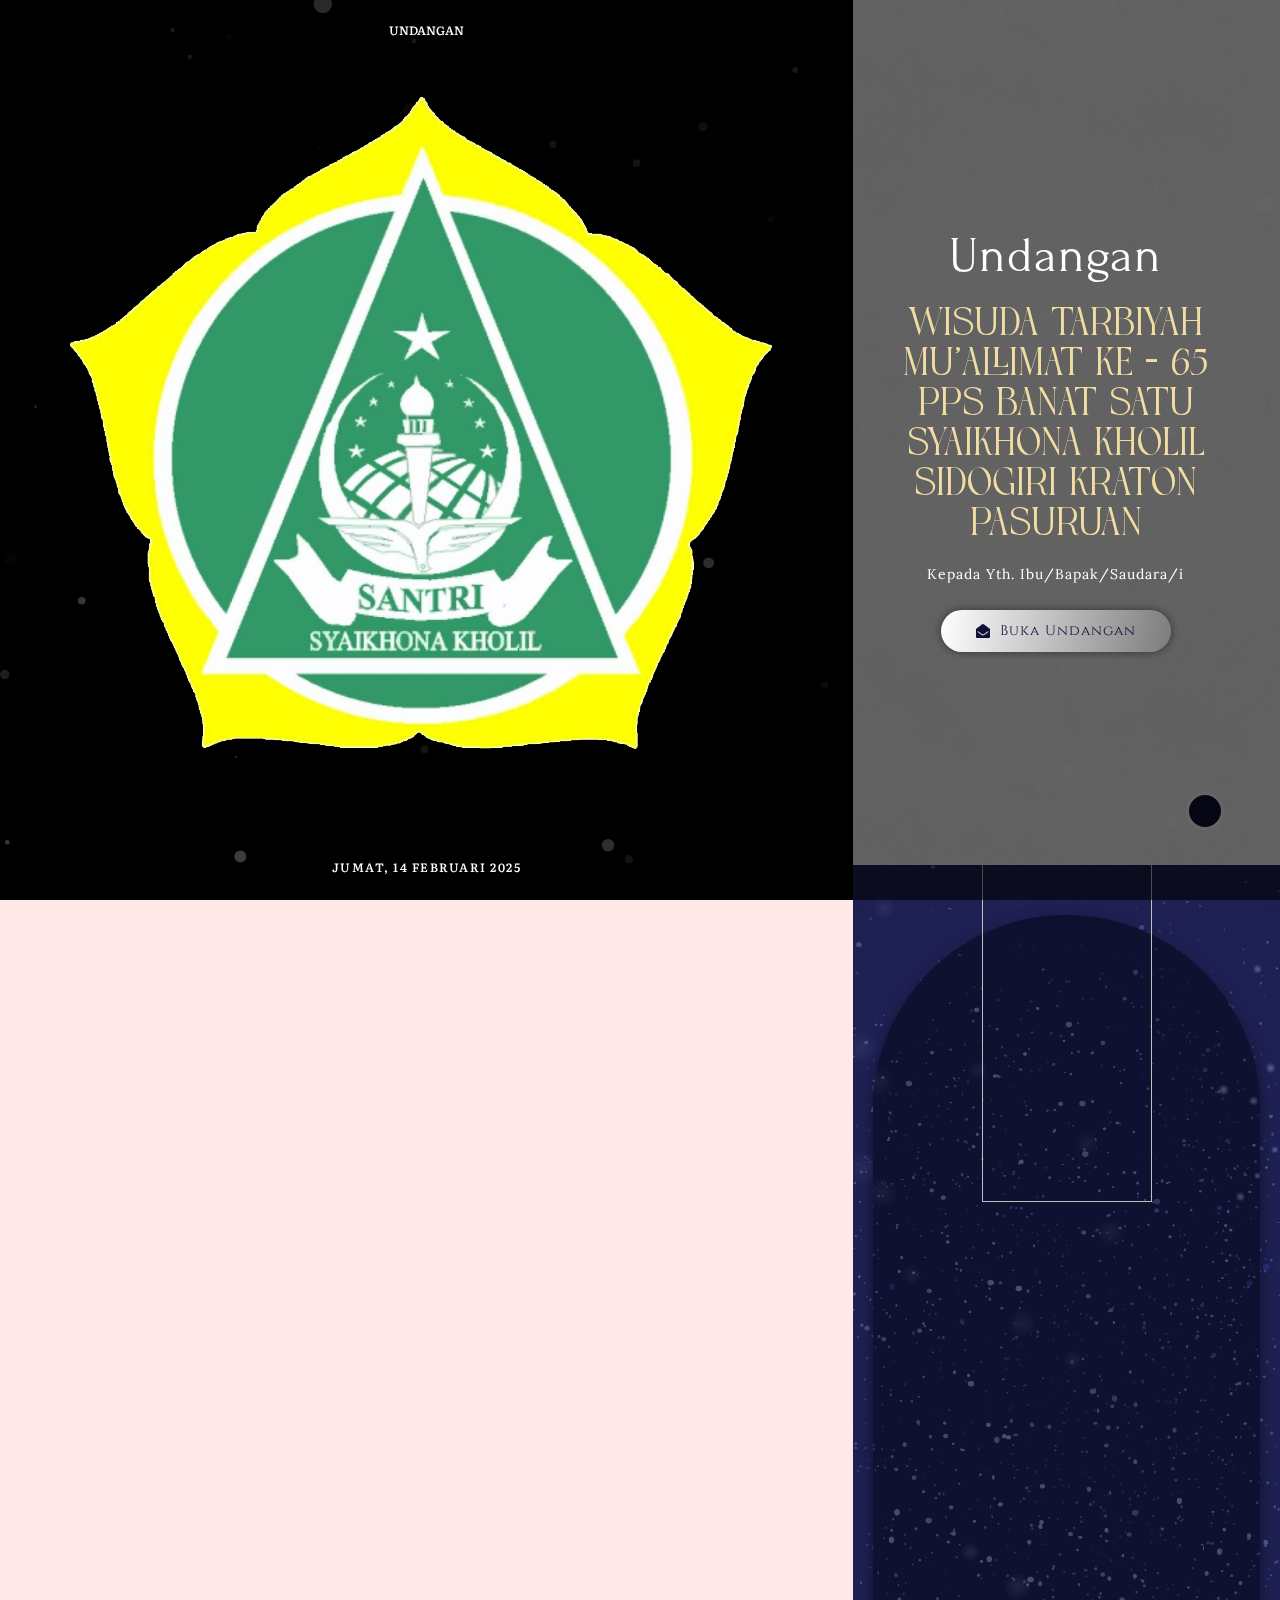
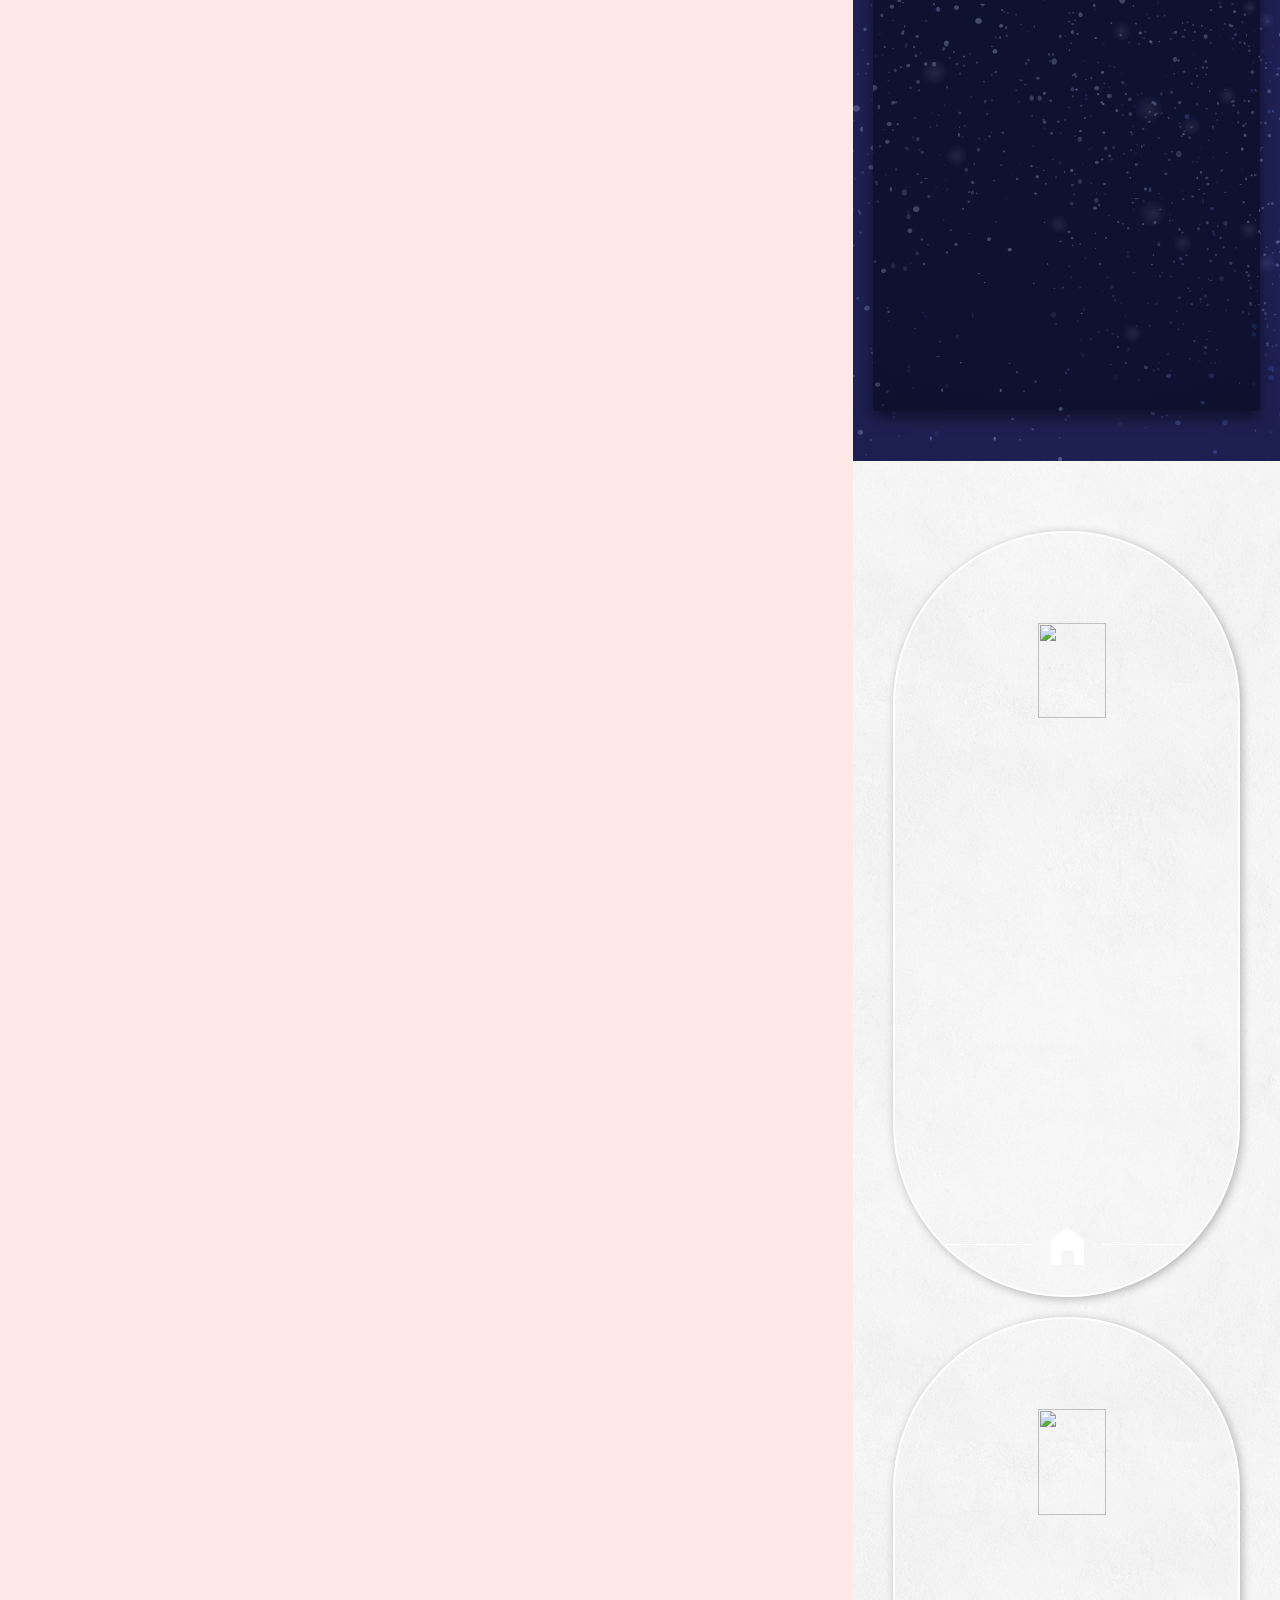
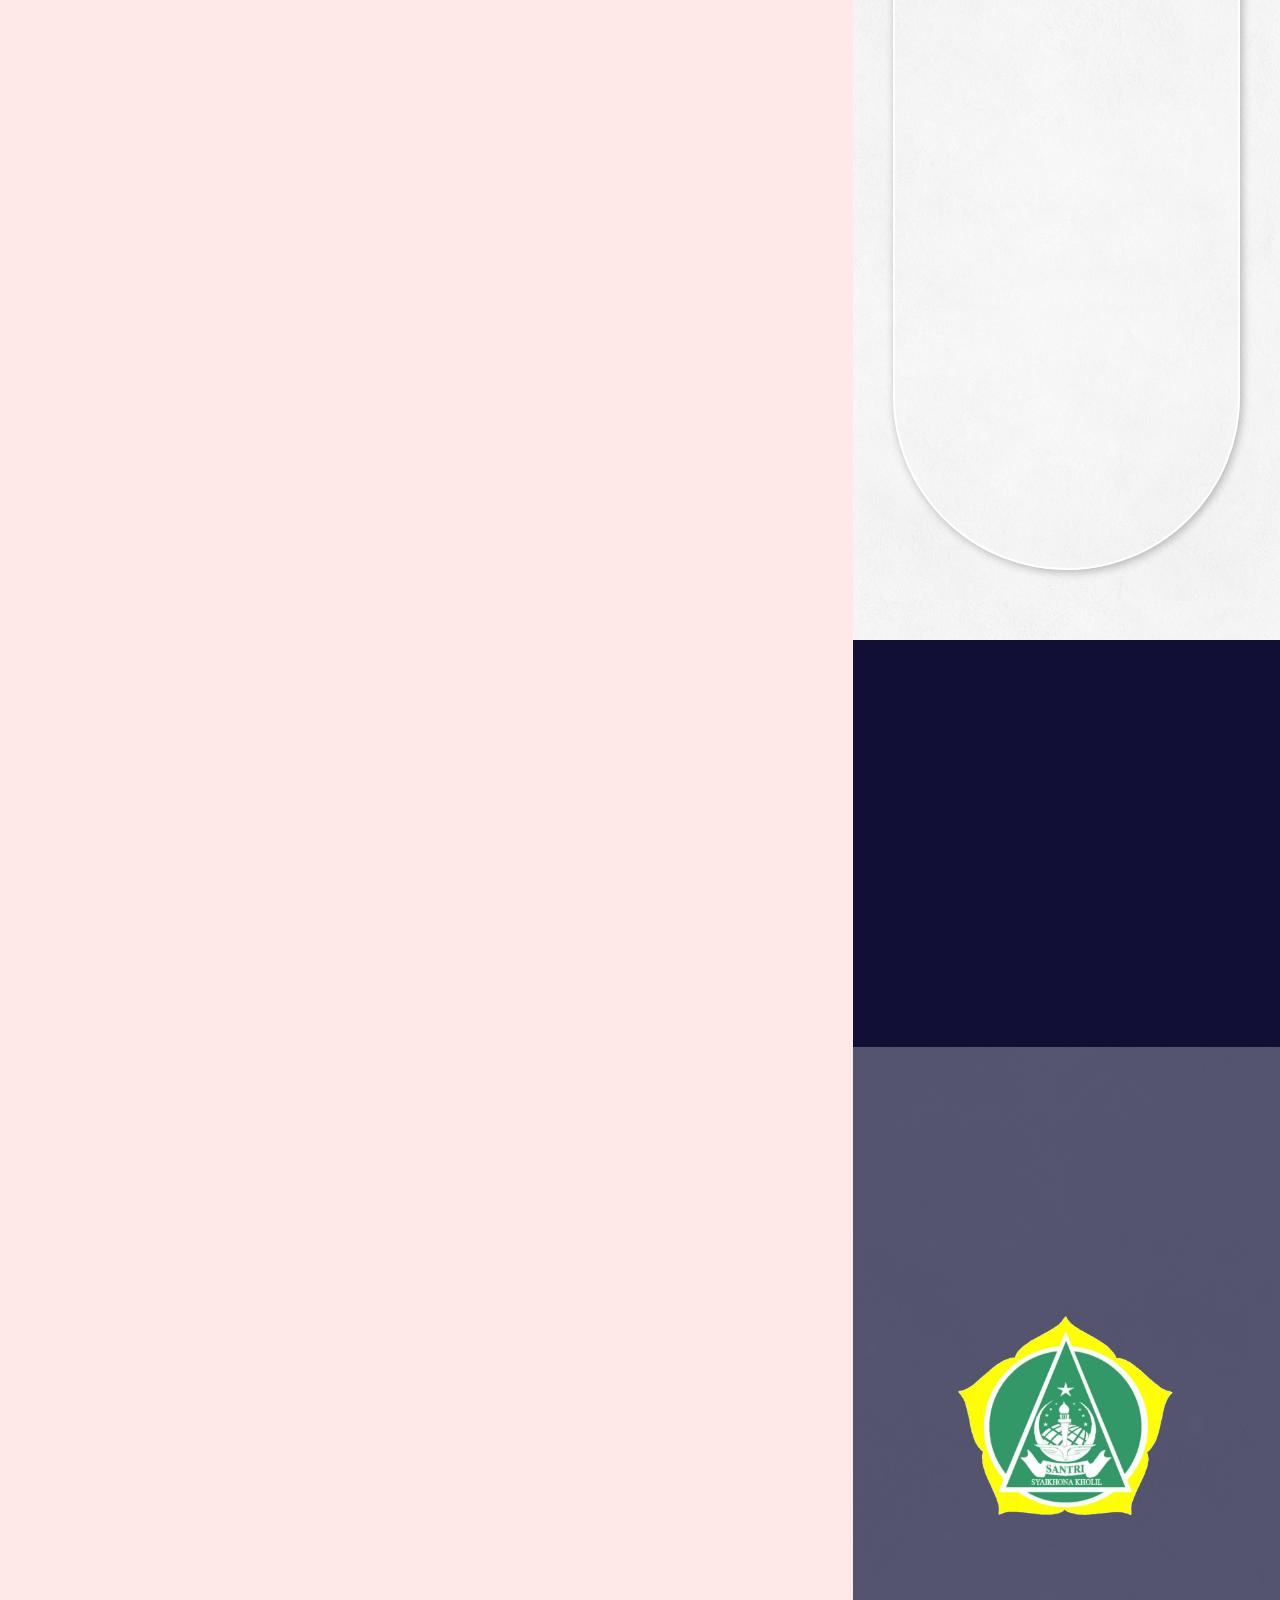
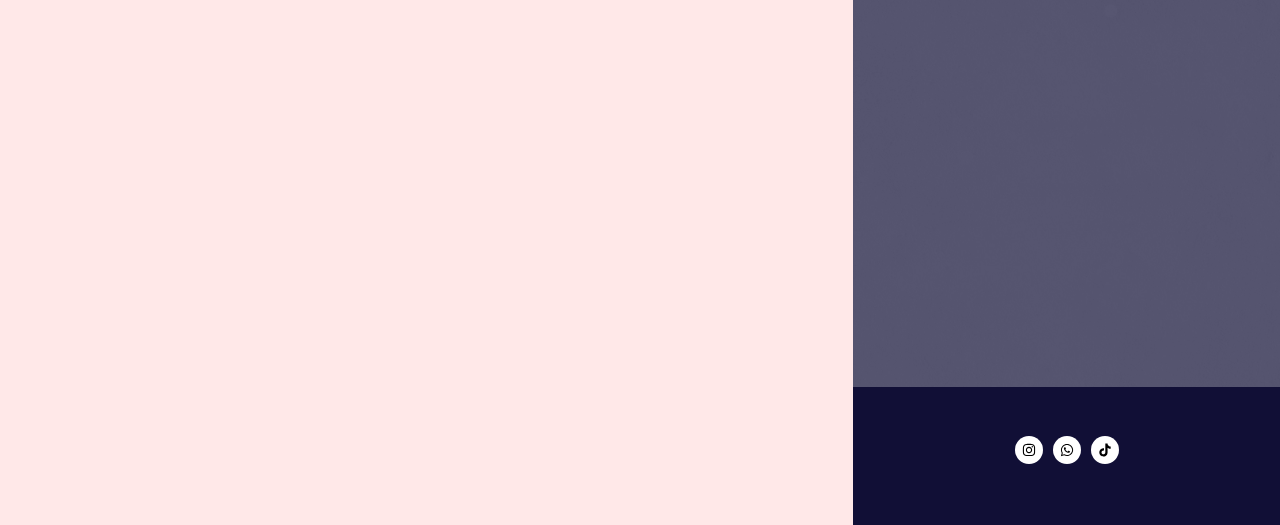
==== index.html @ 5744de20 "masukk" ====
<head>
    <meta charset="UTF-8">
    <meta name="viewport" content="width=device-width, initial-scale=1" />
    <!-- <link rel="profile" href="../../gmpg.org/xfn/11.html"> -->
    
<title>undangan</title>
<meta name="description" content="Jum&#039;at, 14 Februari 2025"/>
<meta name="robots" content="follow, index, max-snippet:-1, max-video-preview:-1, max-image-preview:large"/>
<link rel="canonical" href="index.html" />
<meta property="og:locale" content="id_ID" />
<meta property="og:type" content="article" />
<meta property="og:title" content="undangan" />
<meta property="og:description" content="Jum&#039;at, 14 Februari 2025" />
<meta property="og:url" content="index.html" />
<meta property="article:section" content="Diamond" />
<meta property="og:updated_time" content="2025-01-07T19:27:56+07:00" />
<meta property="og:image" content="./wisuda/wp-content/uploads/jet-form-builder/0269b7638132661e42b0e66bb3c0f593/2025/01/Foto-sampul-768x873.jpg" />
<meta property="og:image:secure_url" content="./wisuda/wp-content/uploads/jet-form-builder/0269b7638132661e42b0e66bb3c0f593/2025/01/Foto-sampul-768x873.jpg" />
<meta property="og:image:width" content="768" />
<meta property="og:image:height" content="873" />
<meta property="article:published_time" content="2024-12-23T10:42:18+07:00" />
<meta property="article:modified_time" content="2025-01-07T19:27:56+07:00" />
<meta name="twitter:card" content="summary_large_image" />
<meta name="twitter:title" content="undangan" />
<meta name="twitter:description" content="Jum&#039;at, 14 Februari 2025" />
<meta name="twitter:image" content="./wisuda/wp-content/uploads/jet-form-builder/0269b7638132661e42b0e66bb3c0f593/2025/01/Foto-sampul-768x873.jpg" />
<script type="application/ld+json" class="rank-math-schema">{"@context":"https://schema.org","@graph":[{"@type":["Person","Organization"],"@id":"https://inv.apdesignku.com/#person","name":"AP Designku"},{"@type":"WebSite","@id":"https://inv.apdesignku.com/#website","url":"https://inv.apdesignku.com","name":"AP Designku","publisher":{"@id":"https://inv.apdesignku.com/#person"},"inLanguage":"id"},{"@type":"ImageObject","@id":"https://inv.apdesignku.com/wp-content/uploads/jet-form-builder/0269b7638132661e42b0e66bb3c0f593/2025/01/Foto-sampul.jpg","url":"https://inv.apdesignku.com/wp-content/uploads/jet-form-builder/0269b7638132661e42b0e66bb3c0f593/2025/01/Foto-sampul.jpg","width":"1904","height":"2164","inLanguage":"id"},{"@type":"WebPage","@id":"https://inv.apdesignku.com/iyan-rofa/#webpage","url":"https://inv.apdesignku.com/iyan-rofa/","name":"Iyan &amp; Ro&#039;fa","datePublished":"2024-12-23T10:42:18+07:00","dateModified":"2025-01-07T19:27:56+07:00","isPartOf":{"@id":"https://inv.apdesignku.com/#website"},"primaryImageOfPage":{"@id":"https://inv.apdesignku.com/wp-content/uploads/jet-form-builder/0269b7638132661e42b0e66bb3c0f593/2025/01/Foto-sampul.jpg"},"inLanguage":"id"},{"@type":"Person","@id":"https://inv.apdesignku.com/author/andiyan-fcgmail-com/","name":"Andiyan","url":"https://inv.apdesignku.com/author/andiyan-fcgmail-com/","image":{"@type":"ImageObject","@id":"https://secure.gravatar.com/avatar/4eacc5ade95f9c3d8add8220b1814b92?s=96&amp;d=mm&amp;r=g","url":"https://secure.gravatar.com/avatar/4eacc5ade95f9c3d8add8220b1814b92?s=96&amp;d=mm&amp;r=g","caption":"Andiyan","inLanguage":"id"}},{"@type":"BlogPosting","headline":"Iyan &amp; Ro&#039;fa","datePublished":"2024-12-23T10:42:18+07:00","dateModified":"2025-01-07T19:27:56+07:00","articleSection":"Diamond","author":{"@id":"https://inv.apdesignku.com/author/andiyan-fcgmail-com/","name":"Andiyan"},"publisher":{"@id":"https://inv.apdesignku.com/#person"},"description":"Jum&#039;at, 07 Februari 2025","name":"Iyan &amp; Ro&#039;fa","@id":"https://inv.apdesignku.com/iyan-rofa/#richSnippet","isPartOf":{"@id":"https://inv.apdesignku.com/iyan-rofa/#webpage"},"image":{"@id":"https://inv.apdesignku.com/wp-content/uploads/jet-form-builder/0269b7638132661e42b0e66bb3c0f593/2025/01/Foto-sampul.jpg"},"inLanguage":"id","mainEntityOfPage":{"@id":"https://inv.apdesignku.com/iyan-rofa/#webpage"}}]}</script>
<!-- /Plugin WordPress Rank Math SEO -->

<link rel="alternate" type="application/rss+xml" title="AP Designku &raquo; Feed" href="../feed/index.html" />
<link rel="alternate" type="application/rss+xml" title="AP Designku &raquo; Umpan Komentar" href="../comments/feed/index.html" />
<link rel="alternate" type="application/rss+xml" title="AP Designku &raquo; Iyan &amp; Ro&#8217;fa Umpan Komentar" href="feed/index.html" />
<script>
window._wpemojiSettings = {"baseUrl":"https:\/\/s.w.org\/images\/core\/emoji\/15.0.3\/72x72\/","ext":".png","svgUrl":"https:\/\/s.w.org\/images\/core\/emoji\/15.0.3\/svg\/","svgExt":".svg","source":{"concatemoji":"https:\/\/inv.apdesignku.com\/wp-includes\/js\/wp-emoji-release.min.js?ver=6.6.2"}};
/*! This file is auto-generated */
!function(i,n){var o,s,e;function c(e){try{var t={supportTests:e,timestamp:(new Date).valueOf()};sessionStorage.setItem(o,JSON.stringify(t))}catch(e){}}function p(e,t,n){e.clearRect(0,0,e.canvas.width,e.canvas.height),e.fillText(t,0,0);var t=new Uint32Array(e.getImageData(0,0,e.canvas.width,e.canvas.height).data),r=(e.clearRect(0,0,e.canvas.width,e.canvas.height),e.fillText(n,0,0),new Uint32Array(e.getImageData(0,0,e.canvas.width,e.canvas.height).data));return t.every(function(e,t){return e===r[t]})}function u(e,t,n){switch(t){case"flag":return n(e,"\ud83c\udff3\ufe0f\u200d\u26a7\ufe0f","\ud83c\udff3\ufe0f\u200b\u26a7\ufe0f")?!1:!n(e,"\ud83c\uddfa\ud83c\uddf3","\ud83c\uddfa\u200b\ud83c\uddf3")&&!n(e,"\ud83c\udff4\udb40\udc67\udb40\udc62\udb40\udc65\udb40\udc6e\udb40\udc67\udb40\udc7f","\ud83c\udff4\u200b\udb40\udc67\u200b\udb40\udc62\u200b\udb40\udc65\u200b\udb40\udc6e\u200b\udb40\udc67\u200b\udb40\udc7f");case"emoji":return!n(e,"\ud83d\udc26\u200d\u2b1b","\ud83d\udc26\u200b\u2b1b")}return!1}function f(e,t,n){var r="undefined"!=typeof WorkerGlobalScope&&self instanceof WorkerGlobalScope?new OffscreenCanvas(300,150):i.createElement("canvas"),a=r.getContext("2d",{willReadFrequently:!0}),o=(a.textBaseline="top",a.font="600 32px Arial",{});return e.forEach(function(e){o[e]=t(a,e,n)}),o}function t(e){var t=i.createElement("script");t.src=e,t.defer=!0,i.head.appendChild(t)}"undefined"!=typeof Promise&&(o="wpEmojiSettingsSupports",s=["flag","emoji"],n.supports={everything:!0,everythingExceptFlag:!0},e=new Promise(function(e){i.addEventListener("DOMContentLoaded",e,{once:!0})}),new Promise(function(t){var n=function(){try{var e=JSON.parse(sessionStorage.getItem(o));if("object"==typeof e&&"number"==typeof e.timestamp&&(new Date).valueOf()<e.timestamp+604800&&"object"==typeof e.supportTests)return e.supportTests}catch(e){}return null}();if(!n){if("undefined"!=typeof Worker&&"undefined"!=typeof OffscreenCanvas&&"undefined"!=typeof URL&&URL.createObjectURL&&"undefined"!=typeof Blob)try{var e="postMessage("+f.toString()+"("+[JSON.stringify(s),u.toString(),p.toString()].join(",")+"));",r=new Blob([e],{type:"text/javascript"}),a=new Worker(URL.createObjectURL(r),{name:"wpTestEmojiSupports"});return void(a.onmessage=function(e){c(n=e.data),a.terminate(),t(n)})}catch(e){}c(n=f(s,u,p))}t(n)}).then(function(e){for(var t in e)n.supports[t]=e[t],n.supports.everything=n.supports.everything&&n.supports[t],"flag"!==t&&(n.supports.everythingExceptFlag=n.supports.everythingExceptFlag&&n.supports[t]);n.supports.everythingExceptFlag=n.supports.everythingExceptFlag&&!n.supports.flag,n.DOMReady=!1,n.readyCallback=function(){n.DOMReady=!0}}).then(function(){return e}).then(function(){var e;n.supports.everything||(n.readyCallback(),(e=n.source||{}).concatemoji?t(e.concatemoji):e.wpemoji&&e.twemoji&&(t(e.twemoji),t(e.wpemoji)))}))}((window,document),window._wpemojiSettings);
</script>
<style id='wp-emoji-styles-inline-css'>

	img.wp-smiley, img.emoji {
		display: inline !important;
		border: none !important;
		box-shadow: none !important;
		height: 1em !important;
		width: 1em !important;
		margin: 0 0.07em !important;
		vertical-align: -0.1em !important;
		background: none !important;
		padding: 0 !important;
	}
</style>
<link rel='stylesheet' id='wp-block-library-css' href='./wisuda/wp-includes/css/dist/block-library/style.min109c.css?ver=6.6.2' media='all' />
<style id='wp-block-library-theme-inline-css'>
.wp-block-audio :where(figcaption){color:#555;font-size:13px;text-align:center}.is-dark-theme .wp-block-audio :where(figcaption){color:#ffffffa6}.wp-block-audio{margin:0 0 1em}.wp-block-code{border:1px solid #ccc;border-radius:4px;font-family:Menlo,Consolas,monaco,monospace;padding:.8em 1em}.wp-block-embed :where(figcaption){color:#555;font-size:13px;text-align:center}.is-dark-theme .wp-block-embed :where(figcaption){color:#ffffffa6}.wp-block-embed{margin:0 0 1em}.blocks-gallery-caption{color:#555;font-size:13px;text-align:center}.is-dark-theme .blocks-gallery-caption{color:#ffffffa6}:root :where(.wp-block-image figcaption){color:#555;font-size:13px;text-align:center}.is-dark-theme :root :where(.wp-block-image figcaption){color:#ffffffa6}.wp-block-image{margin:0 0 1em}.wp-block-pullquote{border-bottom:4px solid;border-top:4px solid;color:currentColor;margin-bottom:1.75em}.wp-block-pullquote cite,.wp-block-pullquote footer,.wp-block-pullquote__citation{color:currentColor;font-size:.8125em;font-style:normal;text-transform:uppercase}.wp-block-quote{border-left:.25em solid;margin:0 0 1.75em;padding-left:1em}.wp-block-quote cite,.wp-block-quote footer{color:currentColor;font-size:.8125em;font-style:normal;position:relative}.wp-block-quote.has-text-align-right{border-left:none;border-right:.25em solid;padding-left:0;padding-right:1em}.wp-block-quote.has-text-align-center{border:none;padding-left:0}.wp-block-quote.is-large,.wp-block-quote.is-style-large,.wp-block-quote.is-style-plain{border:none}.wp-block-search .wp-block-search__label{font-weight:700}.wp-block-search__button{border:1px solid #ccc;padding:.375em .625em}:where(.wp-block-group.has-background){padding:1.25em 2.375em}.wp-block-separator.has-css-opacity{opacity:.4}.wp-block-separator{border:none;border-bottom:2px solid;margin-left:auto;margin-right:auto}.wp-block-separator.has-alpha-channel-opacity{opacity:1}.wp-block-separator:not(.is-style-wide):not(.is-style-dots){width:100px}.wp-block-separator.has-background:not(.is-style-dots){border-bottom:none;height:1px}.wp-block-separator.has-background:not(.is-style-wide):not(.is-style-dots){height:2px}.wp-block-table{margin:0 0 1em}.wp-block-table td,.wp-block-table th{word-break:normal}.wp-block-table :where(figcaption){color:#555;font-size:13px;text-align:center}.is-dark-theme .wp-block-table :where(figcaption){color:#ffffffa6}.wp-block-video :where(figcaption){color:#555;font-size:13px;text-align:center}.is-dark-theme .wp-block-video :where(figcaption){color:#ffffffa6}.wp-block-video{margin:0 0 1em}:root :where(.wp-block-template-part.has-background){margin-bottom:0;margin-top:0;padding:1.25em 2.375em}
</style>
<style id='rank-math-toc-block-style-inline-css'>
.wp-block-rank-math-toc-block nav ol{counter-reset:item}.wp-block-rank-math-toc-block nav ol li{display:block}.wp-block-rank-math-toc-block nav ol li:before{content:counters(item, ".") " ";counter-increment:item}

</style>
<link rel='stylesheet' id='jet-engine-frontend-css' href='./wisuda/wp-content/plugins/jet-engine/assets/css/frontend3d36.css?ver=3.3.1' media='all' />
<style id='classic-theme-styles-inline-css'>
/*! This file is auto-generated */
.wp-block-button__link{color:#fff;background-color:#32373c;border-radius:9999px;box-shadow:none;text-decoration:none;padding:calc(.667em + 2px) calc(1.333em + 2px);font-size:1.125em}.wp-block-file__button{background:#32373c;color:#fff;text-decoration:none}
</style>
<style id='global-styles-inline-css'>
:root{--wp--preset--aspect-ratio--square: 1;--wp--preset--aspect-ratio--4-3: 4/3;--wp--preset--aspect-ratio--3-4: 3/4;--wp--preset--aspect-ratio--3-2: 3/2;--wp--preset--aspect-ratio--2-3: 2/3;--wp--preset--aspect-ratio--16-9: 16/9;--wp--preset--aspect-ratio--9-16: 9/16;--wp--preset--color--black: #000000;--wp--preset--color--cyan-bluish-gray: #abb8c3;--wp--preset--color--white: #ffffff;--wp--preset--color--pale-pink: #f78da7;--wp--preset--color--vivid-red: #cf2e2e;--wp--preset--color--luminous-vivid-orange: #ff6900;--wp--preset--color--luminous-vivid-amber: #fcb900;--wp--preset--color--light-green-cyan: #7bdcb5;--wp--preset--color--vivid-green-cyan: #00d084;--wp--preset--color--pale-cyan-blue: #8ed1fc;--wp--preset--color--vivid-cyan-blue: #0693e3;--wp--preset--color--vivid-purple: #9b51e0;--wp--preset--gradient--vivid-cyan-blue-to-vivid-purple: linear-gradient(135deg,rgba(6,147,227,1) 0%,rgb(155,81,224) 100%);--wp--preset--gradient--light-green-cyan-to-vivid-green-cyan: linear-gradient(135deg,rgb(122,220,180) 0%,rgb(0,208,130) 100%);--wp--preset--gradient--luminous-vivid-amber-to-luminous-vivid-orange: linear-gradient(135deg,rgba(252,185,0,1) 0%,rgba(255,105,0,1) 100%);--wp--preset--gradient--luminous-vivid-orange-to-vivid-red: linear-gradient(135deg,rgba(255,105,0,1) 0%,rgb(207,46,46) 100%);--wp--preset--gradient--very-light-gray-to-cyan-bluish-gray: linear-gradient(135deg,rgb(238,238,238) 0%,rgb(169,184,195) 100%);--wp--preset--gradient--cool-to-warm-spectrum: linear-gradient(135deg,rgb(74,234,220) 0%,rgb(151,120,209) 20%,rgb(207,42,186) 40%,rgb(238,44,130) 60%,rgb(251,105,98) 80%,rgb(254,248,76) 100%);--wp--preset--gradient--blush-light-purple: linear-gradient(135deg,rgb(255,206,236) 0%,rgb(152,150,240) 100%);--wp--preset--gradient--blush-bordeaux: linear-gradient(135deg,rgb(254,205,165) 0%,rgb(254,45,45) 50%,rgb(107,0,62) 100%);--wp--preset--gradient--luminous-dusk: linear-gradient(135deg,rgb(255,203,112) 0%,rgb(199,81,192) 50%,rgb(65,88,208) 100%);--wp--preset--gradient--pale-ocean: linear-gradient(135deg,rgb(255,245,203) 0%,rgb(182,227,212) 50%,rgb(51,167,181) 100%);--wp--preset--gradient--electric-grass: linear-gradient(135deg,rgb(202,248,128) 0%,rgb(113,206,126) 100%);--wp--preset--gradient--midnight: linear-gradient(135deg,rgb(2,3,129) 0%,rgb(40,116,252) 100%);--wp--preset--font-size--small: 13px;--wp--preset--font-size--medium: 20px;--wp--preset--font-size--large: 36px;--wp--preset--font-size--x-large: 42px;--wp--preset--spacing--20: 0.44rem;--wp--preset--spacing--30: 0.67rem;--wp--preset--spacing--40: 1rem;--wp--preset--spacing--50: 1.5rem;--wp--preset--spacing--60: 2.25rem;--wp--preset--spacing--70: 3.38rem;--wp--preset--spacing--80: 5.06rem;--wp--preset--shadow--natural: 6px 6px 9px rgba(0, 0, 0, 0.2);--wp--preset--shadow--deep: 12px 12px 50px rgba(0, 0, 0, 0.4);--wp--preset--shadow--sharp: 6px 6px 0px rgba(0, 0, 0, 0.2);--wp--preset--shadow--outlined: 6px 6px 0px -3px rgba(255, 255, 255, 1), 6px 6px rgba(0, 0, 0, 1);--wp--preset--shadow--crisp: 6px 6px 0px rgba(0, 0, 0, 1);}:where(.is-layout-flex){gap: 0.5em;}:where(.is-layout-grid){gap: 0.5em;}body .is-layout-flex{display: flex;}.is-layout-flex{flex-wrap: wrap;align-items: center;}.is-layout-flex > :is(*, div){margin: 0;}body .is-layout-grid{display: grid;}.is-layout-grid > :is(*, div){margin: 0;}:where(.wp-block-columns.is-layout-flex){gap: 2em;}:where(.wp-block-columns.is-layout-grid){gap: 2em;}:where(.wp-block-post-template.is-layout-flex){gap: 1.25em;}:where(.wp-block-post-template.is-layout-grid){gap: 1.25em;}.has-black-color{color: var(--wp--preset--color--black) !important;}.has-cyan-bluish-gray-color{color: var(--wp--preset--color--cyan-bluish-gray) !important;}.has-white-color{color: var(--wp--preset--color--white) !important;}.has-pale-pink-color{color: var(--wp--preset--color--pale-pink) !important;}.has-vivid-red-color{color: var(--wp--preset--color--vivid-red) !important;}.has-luminous-vivid-orange-color{color: var(--wp--preset--color--luminous-vivid-orange) !important;}.has-luminous-vivid-amber-color{color: var(--wp--preset--color--luminous-vivid-amber) !important;}.has-light-green-cyan-color{color: var(--wp--preset--color--light-green-cyan) !important;}.has-vivid-green-cyan-color{color: var(--wp--preset--color--vivid-green-cyan) !important;}.has-pale-cyan-blue-color{color: var(--wp--preset--color--pale-cyan-blue) !important;}.has-vivid-cyan-blue-color{color: var(--wp--preset--color--vivid-cyan-blue) !important;}.has-vivid-purple-color{color: var(--wp--preset--color--vivid-purple) !important;}.has-black-background-color{background-color: var(--wp--preset--color--black) !important;}.has-cyan-bluish-gray-background-color{background-color: var(--wp--preset--color--cyan-bluish-gray) !important;}.has-white-background-color{background-color: var(--wp--preset--color--white) !important;}.has-pale-pink-background-color{background-color: var(--wp--preset--color--pale-pink) !important;}.has-vivid-red-background-color{background-color: var(--wp--preset--color--vivid-red) !important;}.has-luminous-vivid-orange-background-color{background-color: var(--wp--preset--color--luminous-vivid-orange) !important;}.has-luminous-vivid-amber-background-color{background-color: var(--wp--preset--color--luminous-vivid-amber) !important;}.has-light-green-cyan-background-color{background-color: var(--wp--preset--color--light-green-cyan) !important;}.has-vivid-green-cyan-background-color{background-color: var(--wp--preset--color--vivid-green-cyan) !important;}.has-pale-cyan-blue-background-color{background-color: var(--wp--preset--color--pale-cyan-blue) !important;}.has-vivid-cyan-blue-background-color{background-color: var(--wp--preset--color--vivid-cyan-blue) !important;}.has-vivid-purple-background-color{background-color: var(--wp--preset--color--vivid-purple) !important;}.has-black-border-color{border-color: var(--wp--preset--color--black) !important;}.has-cyan-bluish-gray-border-color{border-color: var(--wp--preset--color--cyan-bluish-gray) !important;}.has-white-border-color{border-color: var(--wp--preset--color--white) !important;}.has-pale-pink-border-color{border-color: var(--wp--preset--color--pale-pink) !important;}.has-vivid-red-border-color{border-color: var(--wp--preset--color--vivid-red) !important;}.has-luminous-vivid-orange-border-color{border-color: var(--wp--preset--color--luminous-vivid-orange) !important;}.has-luminous-vivid-amber-border-color{border-color: var(--wp--preset--color--luminous-vivid-amber) !important;}.has-light-green-cyan-border-color{border-color: var(--wp--preset--color--light-green-cyan) !important;}.has-vivid-green-cyan-border-color{border-color: var(--wp--preset--color--vivid-green-cyan) !important;}.has-pale-cyan-blue-border-color{border-color: var(--wp--preset--color--pale-cyan-blue) !important;}.has-vivid-cyan-blue-border-color{border-color: var(--wp--preset--color--vivid-cyan-blue) !important;}.has-vivid-purple-border-color{border-color: var(--wp--preset--color--vivid-purple) !important;}.has-vivid-cyan-blue-to-vivid-purple-gradient-background{background: var(--wp--preset--gradient--vivid-cyan-blue-to-vivid-purple) !important;}.has-light-green-cyan-to-vivid-green-cyan-gradient-background{background: var(--wp--preset--gradient--light-green-cyan-to-vivid-green-cyan) !important;}.has-luminous-vivid-amber-to-luminous-vivid-orange-gradient-background{background: var(--wp--preset--gradient--luminous-vivid-amber-to-luminous-vivid-orange) !important;}.has-luminous-vivid-orange-to-vivid-red-gradient-background{background: var(--wp--preset--gradient--luminous-vivid-orange-to-vivid-red) !important;}.has-very-light-gray-to-cyan-bluish-gray-gradient-background{background: var(--wp--preset--gradient--very-light-gray-to-cyan-bluish-gray) !important;}.has-cool-to-warm-spectrum-gradient-background{background: var(--wp--preset--gradient--cool-to-warm-spectrum) !important;}.has-blush-light-purple-gradient-background{background: var(--wp--preset--gradient--blush-light-purple) !important;}.has-blush-bordeaux-gradient-background{background: var(--wp--preset--gradient--blush-bordeaux) !important;}.has-luminous-dusk-gradient-background{background: var(--wp--preset--gradient--luminous-dusk) !important;}.has-pale-ocean-gradient-background{background: var(--wp--preset--gradient--pale-ocean) !important;}.has-electric-grass-gradient-background{background: var(--wp--preset--gradient--electric-grass) !important;}.has-midnight-gradient-background{background: var(--wp--preset--gradient--midnight) !important;}.has-small-font-size{font-size: var(--wp--preset--font-size--small) !important;}.has-medium-font-size{font-size: var(--wp--preset--font-size--medium) !important;}.has-large-font-size{font-size: var(--wp--preset--font-size--large) !important;}.has-x-large-font-size{font-size: var(--wp--preset--font-size--x-large) !important;}
:where(.wp-block-post-template.is-layout-flex){gap: 1.25em;}:where(.wp-block-post-template.is-layout-grid){gap: 1.25em;}
:where(.wp-block-columns.is-layout-flex){gap: 2em;}:where(.wp-block-columns.is-layout-grid){gap: 2em;}
:root :where(.wp-block-pullquote){font-size: 1.5em;line-height: 1.6;}
</style>
<link rel='stylesheet' id='uaf_client_css-css' href='./wisuda/wp-content/uploads/useanyfont/uaf41d0.css?ver=1731084755' media='all' />
<link rel='stylesheet' id='saic_style-css' href='./wisuda/wp-content/plugins/weddingsaas-pro/assets/plugins/custom/commentpress/saic_stylea4e6.css?ver=1.11.0' media='screen' />
<link rel='stylesheet' id='eae-css-css' href='./wisuda/wp-content/plugins/addon-elements-for-elementor-page-builder/assets/css/eae.min0028.css?ver=1.13.1' media='all' />
<link rel='stylesheet' id='eae-peel-css-css' href='./wisuda/wp-content/plugins/addon-elements-for-elementor-page-builder/assets/lib/peel/peel0028.css?ver=1.13.1' media='all' />
<link rel='stylesheet' id='vegas-css-css' href='./wisuda/wp-content/plugins/addon-elements-for-elementor-page-builder/assets/lib/vegas/vegas.min8d5a.css?ver=2.4.0' media='all' />
<link rel='stylesheet' id='eef-frontend-style-css' href='./wisuda/wp-content/plugins/extensions-for-elementor-form/assets/styledc8c.css?ver=2.2' media='all' />
<link rel='stylesheet' id='wds-reset-css' href='./wisuda/wp-content/themes/weddingsaas-wp/assets/css/reset.min.css' media='all' />
<link rel='stylesheet' id='jet-fb-advanced-choices-css' href='./wisuda/wp-content/plugins/jetformbuilder/modules/advanced-choices/assets-build/css/main9dfc.css?ver=3.1.7' media='all' />
<link rel='stylesheet' id='jet-popup-frontend-css' href='./wisuda/wp-content/plugins/jet-popup/assets/css/jet-popup-frontend4597.css?ver=2.0.2.1' media='all' />
<link rel='stylesheet' id='jet-elements-css' href='./wisuda/wp-content/plugins/jet-elements/assets/css/jet-elements7752.css?ver=2.6.13.1' media='all' />
<link rel='stylesheet' id='jet-elements-skin-css' href='./wisuda/wp-content/plugins/jet-elements/assets/css/jet-elements-skin7752.css?ver=2.6.13.1' media='all' />
<link rel='stylesheet' id='elementor-frontend-css' href='./wisuda/wp-content/plugins/elementor/assets/css/frontend-lite.mina2f8.css?ver=3.19.1' media='all' />
<style id='elementor-frontend-inline-css'>
.elementor-51092 .elementor-element.elementor-element-65bc8751:not(.elementor-motion-effects-element-type-background), .elementor-51092 .elementor-element.elementor-element-65bc8751 > .elementor-motion-effects-container > .elementor-motion-effects-layer{background-image:url("./wisuda/wp-content/uploads/jet-form-builder/959976b6f2415f037815fcf471980e3d/2025/01/Foto-sampul.jpg");}
</style>
<link rel='stylesheet' id='swiper-css' href='./wisuda/wp-content/plugins/elementor/assets/lib/swiper/v8/css/swiper.min94a4.css?ver=8.4.5' media='all' />
<link rel='stylesheet' id='elementor-post-9-css' href='./wisuda/wp-content/uploads/elementor/css/post-90b47.css?ver=1731303732' media='all' />
<link rel='stylesheet' id='elementor-pro-css' href='./wisuda/wp-content/plugins/elementor-pro/assets/css/frontend-lite.mina2f8.css?ver=3.19.1' media='all' />
<link rel='stylesheet' id='jet-tabs-frontend-css' href='./wisuda/wp-content/plugins/jet-tabs/assets/css/jet-tabs-frontende5c0.css?ver=2.1.25.3' media='all' />
<link rel='stylesheet' id='font-awesome-5-all-css' href='./wisuda/wp-content/plugins/elementor/assets/lib/font-awesome/css/all.min5152.css?ver=1.0' media='all' />
<link rel='stylesheet' id='font-awesome-4-shim-css' href='./wisuda/wp-content/plugins/elementor/assets/lib/font-awesome/css/v4-shims.min5152.css?ver=1.0' media='all' />
<link rel='stylesheet' id='elementor-global-css' href='./wisuda/wp-content/uploads/elementor/css/global1334.css?ver=1731303734' media='all' />
<link rel='stylesheet' id='elementor-post-51092-css' href='./wisuda/wp-content/uploads/elementor/css/post-510928b9e.css?ver=1733914089' media='all' />
<link rel='stylesheet' id='elementor-post-51201-css' href='./wisuda/wp-content/uploads/elementor/css/post-512016f9c.css?ver=1732935995' media='all' />
<link rel='stylesheet' id='elementor-post-51200-css' href='./wisuda/wp-content/uploads/elementor/css/post-512008b9e.css?ver=1733914089' media='all' />
<link rel='stylesheet' id='elementor-post-51198-css' href='./wisuda/wp-content/uploads/elementor/css/post-511986f9c.css?ver=1732935995' media='all' />
<link rel='stylesheet' id='elementor-post-51199-css' href='./wisuda/wp-content/uploads/elementor/css/post-511996f9c.css?ver=1732935995' media='all' />
<link rel='stylesheet' id='wds-style-css' href='./wisuda/wp-content/plugins/weddingsaas-pro/assets/css/weddingsaasa4e6.css?ver=1.11.0' media='all' />
<link rel='stylesheet' id='master-addons-main-style-css' href='./wisuda/wp-content/plugins/master-addons/assets/css/master-addons-styles109c.css?ver=6.6.2' media='all' />
<link rel='stylesheet' id='google-fonts-1-css' href='https://fonts.googleapis.com/css?family=Roboto%3A100%2C100italic%2C200%2C200italic%2C300%2C300italic%2C400%2C400italic%2C500%2C500italic%2C600%2C600italic%2C700%2C700italic%2C800%2C800italic%2C900%2C900italic%7CRoboto+Slab%3A100%2C100italic%2C200%2C200italic%2C300%2C300italic%2C400%2C400italic%2C500%2C500italic%2C600%2C600italic%2C700%2C700italic%2C800%2C800italic%2C900%2C900italic%7CLiterata%3A100%2C100italic%2C200%2C200italic%2C300%2C300italic%2C400%2C400italic%2C500%2C500italic%2C600%2C600italic%2C700%2C700italic%2C800%2C800italic%2C900%2C900italic%7CPinyon+Script%3A100%2C100italic%2C200%2C200italic%2C300%2C300italic%2C400%2C400italic%2C500%2C500italic%2C600%2C600italic%2C700%2C700italic%2C800%2C800italic%2C900%2C900italic%7CForum%3A100%2C100italic%2C200%2C200italic%2C300%2C300italic%2C400%2C400italic%2C500%2C500italic%2C600%2C600italic%2C700%2C700italic%2C800%2C800italic%2C900%2C900italic%7CLora%3A100%2C100italic%2C200%2C200italic%2C300%2C300italic%2C400%2C400italic%2C500%2C500italic%2C600%2C600italic%2C700%2C700italic%2C800%2C800italic%2C900%2C900italic%7CCinzel%3A100%2C100italic%2C200%2C200italic%2C300%2C300italic%2C400%2C400italic%2C500%2C500italic%2C600%2C600italic%2C700%2C700italic%2C800%2C800italic%2C900%2C900italic%7CPhilosopher%3A100%2C100italic%2C200%2C200italic%2C300%2C300italic%2C400%2C400italic%2C500%2C500italic%2C600%2C600italic%2C700%2C700italic%2C800%2C800italic%2C900%2C900italic%7CPoppins%3A100%2C100italic%2C200%2C200italic%2C300%2C300italic%2C400%2C400italic%2C500%2C500italic%2C600%2C600italic%2C700%2C700italic%2C800%2C800italic%2C900%2C900italic%7CParisienne%3A100%2C100italic%2C200%2C200italic%2C300%2C300italic%2C400%2C400italic%2C500%2C500italic%2C600%2C600italic%2C700%2C700italic%2C800%2C800italic%2C900%2C900italic%7CFrank+Ruhl+Libre%3A100%2C100italic%2C200%2C200italic%2C300%2C300italic%2C400%2C400italic%2C500%2C500italic%2C600%2C600italic%2C700%2C700italic%2C800%2C800italic%2C900%2C900italic&#038;display=swap&#038;ver=6.6.2' media='all' />
<link rel='stylesheet' id='elementor-icons-shared-3-css' href='./wisuda/wp-content/plugins/master-addons/assets/fonts/material-icons/material-icons98ea.css?ver=2.0.5.4.1' media='all' />
<link rel='stylesheet' id='elementor-icons-material-icons-css' href='./wisuda/wp-content/plugins/master-addons/assets/fonts/material-icons/material-icons98ea.css?ver=2.0.5.4.1' media='all' />
<link rel="preconnect" href="../../fonts.gstatic.com/index.html" crossorigin><script id="jquery-core-js-before">
/* < ![CDATA[ */
function jltmaNS(n){for(var e=n.split("."),a=window,i="",r=e.length,t=0;r>t;t++)"window"!=e[t]&&(i=e[t],a[i]=a[i]||{},a=a[i]);return a;}
/* ]]> */ 
</script>
<script src="./wisuda/wp-includes/js/jquery/jquery.minf43b.js?ver=3.7.1" id="jquery-core-js"></script>
<script src="./wisuda/wp-includes/js/jquery/jquery-migrate.min5589.js?ver=3.4.1" id="jquery-migrate-js"></script>
<script src="./wisuda/wp-content/plugins/addon-elements-for-elementor-page-builder/assets/js/iconHelper5152.js?ver=1.0" id="eae-iconHelper-js"></script>
<script src="./wisuda/wp-content/plugins/extensions-for-elementor-form/assets/frontend-scriptsdc8c.js?ver=2.2" id="eef-frontend-script-js"></script>
<link rel="https://api.w.org/" href="./wisuda/wp-json/index.html" /><link rel="alternate" title="JSON" type="application/json" href="./wisuda/wp-json/wp/v2/posts/53007.json" /><link rel="EditURI" type="application/rsd+xml" title="RSD" href="./xmlrpc0db0.html?rsd" />
<meta name="generator" content="WordPress 6.6.2" />
<link rel='shortlink' href='./index8178.html?p=53007' />
<link rel="alternate" title="oEmbed (JSON)" type="application/json+oembed" href="./wisuda/wp-json/oembed/1.0/embedd250.json?url=https%3A%2F%2Finv.apdesignku.com%2Fiyan-rofa%2F" />
<link rel="alternate" title="oEmbed (XML)" type="text/xml+oembed" href="./wisuda/wp-json/oembed/1.0/embedd7f1?url=https%3A%2F%2Finv.apdesignku.com%2Fiyan-rofa%2F&amp;format=xml" />
<head>
	<meta name="format-detection" content="telephone=no">
	<meta name="google" content="notranslate"/>
</head>		
<script type="text/javascript">
            (function () {
                window.ma_el_fs = { can_use_premium_code: false};
            })();
		</script>

		<meta name="generator" content="Elementor 3.19.1; features: e_optimized_assets_loading, e_optimized_css_loading, e_font_icon_svg, additional_custom_breakpoints, block_editor_assets_optimize, e_image_loading_optimization; settings: css_print_method-external, google_font-enabled, font_display-swap">

<!-- <script>
          document.addEventListener("contextmenu", function (e) {
            e.preventDefault();
            alert("©2024 AP Designku. All Right Reserved");
          });
          document.addEventListener("keydown", function (e) {
            if ((e.ctrlKey || e.metaKey) && e.shiftKey && e.key === "I") {
              e.preventDefault();
              alert("©2024 AP Designku. All Right Reserved");
            }
          });
        </script> -->
</head>

<body class="post-template-default single single-post postid-53007 single-format-standard wp-embed-responsive elementor-default elementor-template-full-width elementor-kit-9 elementor-page-51092">

    		<div data-elementor-type="single-post" data-post-id="53007" data-obj-id="53007" data-elementor-id="51092" class="elementor elementor-51092 e-post-53007 elementor-location-single post-53007 post type-post status-publish format-standard has-post-thumbnail hentry category-diamond diamond-midnight-starry" data-elementor-post-type="elementor_library">
					<section class="has_ma_el_bg_slider has_eae_slider elementor-section elementor-top-section elementor-element elementor-element-787b4ef1 elementor-section-full_width elementor-section-height-min-height elementor-section-items-stretch elementor-section-height-default jltma-glass-effect-no" data-id="787b4ef1" data-element_type="section" data-settings="{&quot;background_background&quot;:&quot;classic&quot;}">
						<div class="elementor-container elementor-column-gap-no">
					<div class="has_ma_el_bg_slider has_eae_slider elementor-column elementor-col-66 elementor-top-column elementor-element elementor-element-105c89a5 elementor-hidden-mobile jltma-glass-effect-no" data-id="105c89a5" data-element_type="column">
			<div class="elementor-widget-wrap elementor-element-populated">
						<section data-jltma-particle="{
  &quot;particles&quot;: {
    &quot;number&quot;: {
      &quot;value&quot;: 491,
      &quot;density&quot;: {
        &quot;enable&quot;: true,
        &quot;value_area&quot;: 6012.795228245711
      }
    },
    &quot;color&quot;: {
      &quot;value&quot;: &quot;#ffffff&quot;
    },
    &quot;shape&quot;: {
      &quot;type&quot;: &quot;circle&quot;,
      &quot;stroke&quot;: {
        &quot;width&quot;: 0,
        &quot;color&quot;: &quot;#000000&quot;
      },
      &quot;polygon&quot;: {
        &quot;nb_sides&quot;: 3
      },
      &quot;image&quot;: {
        &quot;src&quot;: &quot;img/github.svg&quot;,
        &quot;width&quot;: 100,
        &quot;height&quot;: 100
      }
    },
    &quot;opacity&quot;: {
      &quot;value&quot;: 0.5524033491425908,
      &quot;random&quot;: true,
      &quot;anim&quot;: {
        &quot;enable&quot;: false,
        &quot;speed&quot;: 1,
        &quot;opacity_min&quot;: 0.1,
        &quot;sync&quot;: false
      }
    },
    &quot;size&quot;: {
      &quot;value&quot;: 10,
      &quot;random&quot;: true,
      &quot;anim&quot;: {
        &quot;enable&quot;: true,
        &quot;speed&quot;: 17,
        &quot;size_min&quot;: 0.1,
        &quot;sync&quot;: false
      }
    },
    &quot;line_linked&quot;: {
      &quot;enable&quot;: false,
      &quot;distance&quot;: 150,
      &quot;color&quot;: &quot;#ffffff&quot;,
      &quot;opacity&quot;: 0.4,
      &quot;width&quot;: 1
    },
    &quot;move&quot;: {
      &quot;enable&quot;: true,
      &quot;speed&quot;: 5,
      &quot;direction&quot;: &quot;bottom&quot;,
      &quot;random&quot;: false,
      &quot;straight&quot;: false,
      &quot;out_mode&quot;: &quot;out&quot;,
      &quot;bounce&quot;: false,
      &quot;attract&quot;: {
        &quot;enable&quot;: true,
        &quot;rotateX&quot;: 2130.6986324071363,
        &quot;rotateY&quot;: 4498.141557303954
      }
    }
  },
  &quot;interactivity&quot;: {
    &quot;detect_on&quot;: &quot;canvas&quot;,
    &quot;events&quot;: {
      &quot;onhover&quot;: {
        &quot;enable&quot;: true,
        &quot;mode&quot;: &quot;repulse&quot;
      },
      &quot;onclick&quot;: {
        &quot;enable&quot;: true,
        &quot;mode&quot;: &quot;push&quot;
      },
      &quot;resize&quot;: true
    },
    &quot;modes&quot;: {
      &quot;grab&quot;: {
        &quot;distance&quot;: 400,
        &quot;line_linked&quot;: {
          &quot;opacity&quot;: 1
        }
      },
      &quot;bubble&quot;: {
        &quot;distance&quot;: 400,
        &quot;size&quot;: 40,
        &quot;duration&quot;: 2,
        &quot;opacity&quot;: 8,
        &quot;speed&quot;: 3
      },
      &quot;repulse&quot;: {
        &quot;distance&quot;: 276.1062521824573,
        &quot;duration&quot;: 0.4
      },
      &quot;push&quot;: {
        &quot;particles_nb&quot;: 4
      },
      &quot;remove&quot;: {
        &quot;particles_nb&quot;: 2
      }
    }
  },
  &quot;retina_detect&quot;: true
}" class="has_ma_el_bg_slider has_eae_slider elementor-section elementor-inner-section elementor-element elementor-element-6c353ef elementor-section-height-min-height elementor-section-full_width elementor-section-content-middle jltma-particle-yes elementor-section-height-default jltma-glass-effect-no" data-id="6c353ef" data-element_type="section" data-settings="{&quot;sticky&quot;:&quot;top&quot;,&quot;background_background&quot;:&quot;classic&quot;,&quot;ma_el_particle_area_zindex&quot;:0,&quot;sticky_on&quot;:[&quot;desktop&quot;,&quot;tablet&quot;,&quot;mobile&quot;],&quot;sticky_offset&quot;:0,&quot;sticky_effects_offset&quot;:0}">
							<div class="elementor-background-overlay"></div>
							<div class="elementor-container elementor-column-gap-no">
					<div class="has_ma_el_bg_slider has_eae_slider elementor-column elementor-col-100 elementor-inner-column elementor-element elementor-element-7f2d4266 jltma-glass-effect-no" data-id="7f2d4266" data-element_type="column">
			<div class="elementor-widget-wrap elementor-element-populated">
						<div class="elementor-element elementor-element-5c19f3a7 jltma-glass-effect-no elementor-invisible elementor-widget elementor-widget-heading" data-id="5c19f3a7" data-element_type="widget" data-settings="{&quot;_animation&quot;:&quot;zoomIn&quot;,&quot;_animation_delay&quot;:300}" data-widget_type="heading.default">
				<div class="elementor-widget-container">
			<style>/*! elementor - v3.19.0 - 05-02-2024 */
.elementor-heading-title{padding:0;margin:0;line-height:1}.elementor-widget-heading .elementor-heading-title[class*=elementor-size-]>a{color:inherit;font-size:inherit;line-height:inherit}.elementor-widget-heading .elementor-heading-title.elementor-size-small{font-size:15px}.elementor-widget-heading .elementor-heading-title.elementor-size-medium{font-size:19px}.elementor-widget-heading .elementor-heading-title.elementor-size-large{font-size:29px}.elementor-widget-heading .elementor-heading-title.elementor-size-xl{font-size:39px}.elementor-widget-heading .elementor-heading-title.elementor-size-xxl{font-size:59px}</style><h1 class="elementor-heading-title elementor-size-default">Undangan</h1>		</div>
				</div>
				<div class="elementor-element elementor-element-4b1bac7a animated-slow jltma-glass-effect-no elementor-widget elementor-widget-heading" data-id="4b1bac7a" data-element_type="widget" data-settings="{&quot;_animation&quot;:&quot;none&quot;}" data-widget_type="heading.default">
				<div class="elementor-widget-container">
			<img src="./wisuda/undangan/img/Logo.png" class="elementor-heading-title elementor-size-default"/>		</div>
				</div>
				<div class="elementor-element elementor-element-20cb5b74 jltma-glass-effect-no elementor-invisible elementor-widget elementor-widget-jet-listing-dynamic-field" data-id="20cb5b74" data-element_type="widget" data-settings="{&quot;_animation&quot;:&quot;fadeInUp&quot;}" data-widget_type="jet-listing-dynamic-field.default">
				<div class="elementor-widget-container">
			<div class="jet-listing jet-listing-dynamic-field display-inline"><div class="jet-listing-dynamic-field__inline-wrap"><div class="jet-listing-dynamic-field__content">Jumat, 14 Februari 2025</div></div></div>		</div>
				</div>
					</div>
		</div>
					</div>
		</section>
		      <style>
        .elementor-element-6c353ef.jltma-particle-wrapper>canvas {
          z-index: 0;
          position: absolute;
          top: 0;
        }
      </style>
			</div>
		</div>
				<div class="has_ma_el_bg_slider has_eae_slider elementor-column elementor-col-33 elementor-top-column elementor-element elementor-element-5a431157 jltma-glass-effect-no" data-id="5a431157" data-element_type="column" data-settings="{&quot;background_background&quot;:&quot;classic&quot;}">
			<div class="elementor-widget-wrap elementor-element-populated">
						<section class="has_ma_el_bg_slider has_eae_slider elementor-section elementor-inner-section elementor-element elementor-element-65bc8751 elementor-section-height-min-height cover elementor-section-boxed elementor-section-height-default jltma-glass-effect-no" data-id="65bc8751" data-element_type="section" id="cover" data-settings="{&quot;background_background&quot;:&quot;classic&quot;}">
							<div class="elementor-background-overlay"></div>
							<div class="elementor-container elementor-column-gap-no">
					<div class="has_ma_el_bg_slider has_eae_slider elementor-column elementor-col-100 elementor-inner-column elementor-element elementor-element-37cb93a3 jltma-glass-effect-no" data-id="37cb93a3" data-element_type="column">
			<div class="elementor-widget-wrap elementor-element-populated">
						<div class="elementor-element elementor-element-533034b9 animated-slow jltma-glass-effect-no elementor-invisible elementor-widget elementor-widget-heading" data-id="533034b9" data-element_type="widget" data-settings="{&quot;_animation&quot;:&quot;zoomIn&quot;}" data-widget_type="heading.default">
				<div class="elementor-widget-container">
			<h1 class="elementor-heading-title elementor-size-default" style="font-size: 50px;">Undangan</h1>		
		</div>
				</div>
				<div class="elementor-element elementor-element-1ce11bca animated-slow jltma-glass-effect-no elementor-invisible elementor-widget elementor-widget-heading" data-id="1ce11bca" data-element_type="widget" data-settings="{&quot;_animation&quot;:&quot;zoomIn&quot;}" data-widget_type="heading.default">
				<div class="elementor-widget-container">
			<h6 class="elementor-heading-title elementor-size-default">WISUDA TARBIYAH MU'ALLIMAT KE - 65
        PPS BANAT SATU SYAIKHONA KHOLIL
        Sidogiri Kraton
        Pasuruan</h6>		</div>
				</div>
				<div class="elementor-element elementor-element-72752cce jltma-glass-effect-no elementor-widget elementor-widget-spacer" data-id="72752cce" data-element_type="widget" data-widget_type="spacer.default">
				<div class="elementor-widget-container">
			<style>/*! elementor - v3.19.0 - 05-02-2024 */
.elementor-column .elementor-spacer-inner{height:var(--spacer-size)}.e-con{--container-widget-width:100%}.e-con-inner>.elementor-widget-spacer,.e-con>.elementor-widget-spacer{width:var(--container-widget-width,var(--spacer-size));--align-self:var(--container-widget-align-self,initial);--flex-shrink:0}.e-con-inner>.elementor-widget-spacer>.elementor-widget-container,.e-con>.elementor-widget-spacer>.elementor-widget-container{height:100%;width:100%}.e-con-inner>.elementor-widget-spacer>.elementor-widget-container>.elementor-spacer,.e-con>.elementor-widget-spacer>.elementor-widget-container>.elementor-spacer{height:100%}.e-con-inner>.elementor-widget-spacer>.elementor-widget-container>.elementor-spacer>.elementor-spacer-inner,.e-con>.elementor-widget-spacer>.elementor-widget-container>.elementor-spacer>.elementor-spacer-inner{height:var(--container-widget-height,var(--spacer-size))}.e-con-inner>.elementor-widget-spacer.elementor-widget-empty,.e-con>.elementor-widget-spacer.elementor-widget-empty{position:relative;min-height:22px;min-width:22px}.e-con-inner>.elementor-widget-spacer.elementor-widget-empty .elementor-widget-empty-icon,.e-con>.elementor-widget-spacer.elementor-widget-empty .elementor-widget-empty-icon{position:absolute;top:0;bottom:0;left:0;right:0;margin:auto;padding:0;width:22px;height:22px}</style>		<div class="elementor-spacer">
			<!-- <div class="elementor-spacer-inner"></div> -->
		</div>
				</div>
				</div>
				<div class="elementor-element elementor-element-109dee09 animated-slow jltma-glass-effect-no elementor-invisible elementor-widget elementor-widget-heading" data-id="109dee09" data-element_type="widget" data-settings="{&quot;_animation&quot;:&quot;zoomIn&quot;}" data-widget_type="heading.default">
				<div class="elementor-widget-container">
			<h2 class="elementor-heading-title elementor-size-default">Kepada Yth. Ibu/Bapak/Saudara/i</h2>		</div>
				</div>
				<div class="elementor-element elementor-element-574abd17 animated-slow namatamu jltma-glass-effect-no elementor-invisible elementor-widget elementor-widget-heading" data-id="574abd17" data-element_type="widget" data-settings="{&quot;_animation&quot;:&quot;zoomIn&quot;}" data-widget_type="heading.default">
				<!-- <div class="elementor-widget-container">
			<h2 class="elementor-heading-title elementor-size-default">Guest Name</h2>		</div> -->
				</div>
				<div class="elementor-element elementor-element-2d626343 elementor-align-center animated-slow jltma-glass-effect-no elementor-invisible elementor-widget elementor-widget-button" data-id="2d626343" data-element_type="widget" id="tombolbuka" data-settings="{&quot;_animation&quot;:&quot;zoomIn&quot;}" data-widget_type="button.default">
				<div class="elementor-widget-container">
					<div class="elementor-button-wrapper">
			<a class="elementor-button elementor-button-link elementor-size-md" href="#">
						<span class="elementor-button-content-wrapper">
						<span class="elementor-button-icon elementor-align-icon-left">
				<svg aria-hidden="true" class="e-font-icon-svg e-fas-envelope-open" viewBox="0 0 512 512" xmlns="http://www.w3.org/2000/svg"><path d="M512 464c0 26.51-21.49 48-48 48H48c-26.51 0-48-21.49-48-48V200.724a48 48 0 0 1 18.387-37.776c24.913-19.529 45.501-35.365 164.2-121.511C199.412 29.17 232.797-.347 256 .003c23.198-.354 56.596 29.172 73.413 41.433 118.687 86.137 139.303 101.995 164.2 121.512A48 48 0 0 1 512 200.724V464zm-65.666-196.605c-2.563-3.728-7.7-4.595-11.339-1.907-22.845 16.873-55.462 40.705-105.582 77.079-16.825 12.266-50.21 41.781-73.413 41.43-23.211.344-56.559-29.143-73.413-41.43-50.114-36.37-82.734-60.204-105.582-77.079-3.639-2.688-8.776-1.821-11.339 1.907l-9.072 13.196a7.998 7.998 0 0 0 1.839 10.967c22.887 16.899 55.454 40.69 105.303 76.868 20.274 14.781 56.524 47.813 92.264 47.573 35.724.242 71.961-32.771 92.263-47.573 49.85-36.179 82.418-59.97 105.303-76.868a7.998 7.998 0 0 0 1.839-10.967l-9.071-13.196z"></path></svg>			</span>
						<span class="elementor-button-text">Buka Undangan</span>
		</span>
					</a>
		</div>
				</div>
				</div>
				<div class="elementor-element elementor-element-677ad2e5 jltma-glass-effect-no elementor-widget elementor-widget-html" data-id="677ad2e5" data-element_type="widget" data-widget_type="html.default">
				<div class="elementor-widget-container">
			<script>
jQuery('head').append( '<meta name="viewport" content="width=device-width, initial-scale=1.0, maximum-scale=1.0, user-scalable=no">' );
</script>		</div>
				</div>
				<div class="elementor-element elementor-element-1720fa97 jltma-glass-effect-no elementor-widget elementor-widget-spacer" data-id="1720fa97" data-element_type="widget" data-widget_type="spacer.default">
				<div class="elementor-widget-container">
					<div class="elementor-spacer">
			<div class="elementor-spacer-inner"></div>
		</div>
				</div>
				</div>
					</div>
		</div>
					</div>
		</section>
				<section data-jltma-particle="{
  &quot;particles&quot;: {
    &quot;number&quot;: {
      &quot;value&quot;: 491,
      &quot;density&quot;: {
        &quot;enable&quot;: true,
        &quot;value_area&quot;: 6012.795228245711
      }
    },
    &quot;color&quot;: {
      &quot;value&quot;: &quot;#ffffff&quot;
    },
    &quot;shape&quot;: {
      &quot;type&quot;: &quot;circle&quot;,
      &quot;stroke&quot;: {
        &quot;width&quot;: 0,
        &quot;color&quot;: &quot;#000000&quot;
      },
      &quot;polygon&quot;: {
        &quot;nb_sides&quot;: 3
      },
      &quot;image&quot;: {
        &quot;src&quot;: &quot;img/github.svg&quot;,
        &quot;width&quot;: 100,
        &quot;height&quot;: 100
      }
    },
    &quot;opacity&quot;: {
      &quot;value&quot;: 0.5524033491425908,
      &quot;random&quot;: true,
      &quot;anim&quot;: {
        &quot;enable&quot;: false,
        &quot;speed&quot;: 1,
        &quot;opacity_min&quot;: 0.1,
        &quot;sync&quot;: false
      }
    },
    &quot;size&quot;: {
      &quot;value&quot;: 10,
      &quot;random&quot;: true,
      &quot;anim&quot;: {
        &quot;enable&quot;: true,
        &quot;speed&quot;: 17,
        &quot;size_min&quot;: 0.1,
        &quot;sync&quot;: false
      }
    },
    &quot;line_linked&quot;: {
      &quot;enable&quot;: false,
      &quot;distance&quot;: 150,
      &quot;color&quot;: &quot;#ffffff&quot;,
      &quot;opacity&quot;: 0.4,
      &quot;width&quot;: 1
    },
    &quot;move&quot;: {
      &quot;enable&quot;: true,
      &quot;speed&quot;: 5,
      &quot;direction&quot;: &quot;bottom&quot;,
      &quot;random&quot;: false,
      &quot;straight&quot;: false,
      &quot;out_mode&quot;: &quot;out&quot;,
      &quot;bounce&quot;: false,
      &quot;attract&quot;: {
        &quot;enable&quot;: true,
        &quot;rotateX&quot;: 2130.6986324071363,
        &quot;rotateY&quot;: 4498.141557303954
      }
    }
  },
  &quot;interactivity&quot;: {
    &quot;detect_on&quot;: &quot;canvas&quot;,
    &quot;events&quot;: {
      &quot;onhover&quot;: {
        &quot;enable&quot;: true,
        &quot;mode&quot;: &quot;repulse&quot;
      },
      &quot;onclick&quot;: {
        &quot;enable&quot;: true,
        &quot;mode&quot;: &quot;push&quot;
      },
      &quot;resize&quot;: true
    },
    &quot;modes&quot;: {
      &quot;grab&quot;: {
        &quot;distance&quot;: 400,
        &quot;line_linked&quot;: {
          &quot;opacity&quot;: 1
        }
      },
      &quot;bubble&quot;: {
        &quot;distance&quot;: 400,
        &quot;size&quot;: 40,
        &quot;duration&quot;: 2,
        &quot;opacity&quot;: 8,
        &quot;speed&quot;: 3
      },
      &quot;repulse&quot;: {
        &quot;distance&quot;: 276.1062521824573,
        &quot;duration&quot;: 0.4
      },
      &quot;push&quot;: {
        &quot;particles_nb&quot;: 4
      },
      &quot;remove&quot;: {
        &quot;particles_nb&quot;: 2
      }
    }
  },
  &quot;retina_detect&quot;: true
}" class="has_ma_el_bg_slider has_eae_slider elementor-section elementor-inner-section elementor-element elementor-element-4d65bcc7 elementor-section-height-min-height jltma-particle-yes elementor-section-boxed elementor-section-height-default jltma-glass-effect-no" data-id="4d65bcc7" data-element_type="section" data-settings="{&quot;background_background&quot;:&quot;video&quot;,&quot;background_video_link&quot;:&quot;https:\/\/hi.apdesignku.com\/wp-content\/uploads\/2024\/11\/Midnight-Starry.mp4&quot;,&quot;background_video_start&quot;:0,&quot;background_video_end&quot;:20,&quot;background_play_once&quot;:&quot;yes&quot;,&quot;background_play_on_mobile&quot;:&quot;yes&quot;,&quot;background_privacy_mode&quot;:&quot;yes&quot;,&quot;ma_el_particle_area_zindex&quot;:0}">
								<div class="elementor-background-video-container">
													<video class="elementor-background-video-hosted elementor-html5-video" autoplay muted playsinline></video>
											</div>
								<div class="elementor-container elementor-column-gap-no">
									<div class="has_ma_el_bg_slider has_eae_slider elementor-column elementor-col-100 elementor-inner-column elementor-element elementor-element-4ea39049 jltma-glass-effect-no" data-id="4ea39049" data-element_type="column" data-settings="{&quot;background_background&quot;:&quot;classic&quot;}">
										<div class="elementor-widget-wrap elementor-element-populated">
													<div class="elementor-element elementor-element-6d756fb1 elementor-absolute elementor-align-center jltma-glass-effect-no elementor-widget elementor-widget-lottie" data-id="6d756fb1" data-element_type="widget" data-settings="{&quot;source_json&quot;:{&quot;url&quot;:&quot;https:\/\/inv.apdesignku.com\/wp-content\/uploads\/2024\/12\/animation_lnbjd092.json&quot;,&quot;id&quot;:52094,&quot;size&quot;:&quot;&quot;},&quot;loop&quot;:&quot;yes&quot;,&quot;play_speed&quot;:{&quot;unit&quot;:&quot;px&quot;,&quot;size&quot;:0.7,&quot;sizes&quot;:[]},&quot;_position&quot;:&quot;absolute&quot;,&quot;source&quot;:&quot;media_file&quot;,&quot;caption_source&quot;:&quot;none&quot;,&quot;link_to&quot;:&quot;none&quot;,&quot;trigger&quot;:&quot;arriving_to_viewport&quot;,&quot;viewport&quot;:{&quot;unit&quot;:&quot;%&quot;,&quot;size&quot;:&quot;&quot;,&quot;sizes&quot;:{&quot;start&quot;:0,&quot;end&quot;:100}},&quot;start_point&quot;:{&quot;unit&quot;:&quot;%&quot;,&quot;size&quot;:0,&quot;sizes&quot;:[]},&quot;end_point&quot;:{&quot;unit&quot;:&quot;%&quot;,&quot;size&quot;:100,&quot;sizes&quot;:[]},&quot;renderer&quot;:&quot;svg&quot;}" data-widget_type="lottie.default">
											<div class="elementor-widget-container">
										<style>/*! elementor-pro - v3.19.0 - 05-02-2024 */
							.e-lottie__container{display:inline-block;max-width:var(--lottie-container-max-width);width:var(--lottie-container-width);opacity:var(--lottie-container-opacity)}.e-lottie__container:hover{opacity:var(--lottie-container-opacity-hover);transition-duration:var(--lottie-container-transition-duration-hover)}.e-lottie__container svg,.e-lottie__container svg *{transition:none!important}.e-lottie__caption{color:var(--caption-color);margin-top:var(--caption-margin-top);text-align:var(--caption-text-align)}</style><div class="e-lottie__container"><div class="e-lottie__animation"></div></div>		</div>
											</div>
											<div class="elementor-element elementor-element-6e9dc04f animated-slow jltma-glass-effect-no elementor-invisible elementor-widget elementor-widget-heading" data-id="6e9dc04f" data-element_type="widget" data-settings="{&quot;_animation&quot;:&quot;fadeInDown&quot;,&quot;_animation_delay&quot;:14000}" data-widget_type="heading.default">
											<div class="elementor-widget-container">
										<h2 class="elementor-heading-title elementor-size-default">WISUDA <br> TARBIYAH MU'ALLIMAT KE <br> 65</h2>		
									</div>
											</div>

											<div class="elementor-element elementor-element-6e9dc04f animated-slow jltma-glass-effect-no elementor-invisible elementor-widget elementor-widget-heading" data-id="6e9dc04f" data-element_type="widget" data-settings="{&quot;_animation&quot;:&quot;fadeInDown&quot;,&quot;_animation_delay&quot;:14000}" data-widget_type="heading.default">
												<div class="elementor-widget-container">
											<h2 class="elementor-heading-title elementor-size-default">dan </h2>		
										</div>
												</div>

											<div class="elementor-element elementor-element-6e9dc04f animated-slow jltma-glass-effect-no elementor-invisible elementor-widget elementor-widget-heading" data-id="6e9dc04f" data-element_type="widget" data-settings="{&quot;_animation&quot;:&quot;fadeInDown&quot;,&quot;_animation_delay&quot;:14000}" data-widget_type="heading.default">
												<div class="elementor-widget-container">
											<h2 class="elementor-heading-title elementor-size-default">WISUDA <br> KHOTMUL QUR'AN <br> BIL HIFDZI 30 JUZ</h2>		
										</div>
												</div>
											
											<!-- <div class="elementor-element elementor-element-772bc6dc animated-slow jltma-glass-effect-no elementor-invisible elementor-widget elementor-widget-heading" data-id="772bc6dc" data-element_type="widget" data-settings="{&quot;_animation&quot;:&quot;zoomIn&quot;,&quot;_animation_delay&quot;:14000}" data-widget_type="heading.default">
											<div class="elementor-widget-container">
										<h2 class="elementor-heading-title elementor-size-default">dan <br> WISUDA KHOTMUL QUR'AN BIL HIFDZI 30 JUZ</h2>		
									</div>
											</div> -->

											<div class="elementor-element elementor-element-6442511e animated-slow jltma-glass-effect-no elementor-invisible elementor-widget elementor-widget-heading" data-id="6442511e" data-element_type="widget" data-settings="{&quot;_animation&quot;:&quot;zoomIn&quot;,&quot;_animation_delay&quot;:14000}" data-widget_type="heading.default">
											<div class="elementor-widget-container">
										<!-- <h2 class="elementor-heading-title elementor-size-default">WISUDA KHOTMUL QUR'AN BIL HIFDZI 30 JUZ</h2>		 -->
									</div>
											</div>
											<div class="elementor-element elementor-element-31d6313b animated-slow jltma-glass-effect-no elementor-invisible elementor-widget elementor-widget-jet-listing-dynamic-field" data-id="31d6313b" data-element_type="widget" data-settings="{&quot;_animation&quot;:&quot;fadeInUp&quot;,&quot;_animation_delay&quot;:14000}" data-widget_type="jet-listing-dynamic-field.default">
											<div class="elementor-widget-container">
										<div class="jet-listing jet-listing-dynamic-field display-inline"><div class="jet-listing-dynamic-field__inline-wrap"><div class="jet-listing-dynamic-field__content">14 Februari 2025 M</div></div></div>		</div>
											</div>
											<div class="elementor-element elementor-element-574ee5d9 jltma-glass-effect-no elementor-widget elementor-widget-spacer" data-id="574ee5d9" data-element_type="widget" data-widget_type="spacer.default">
											<div class="elementor-widget-container">
												<div class="elementor-spacer">
										<div class="elementor-spacer-inner"></div>
									</div>
											</div>
											</div>
											<div class="elementor-element elementor-element-8dff2c7 animated-slow elementor-align-center jltma-glass-effect-no elementor-invisible elementor-widget elementor-widget-lottie" data-id="8dff2c7" data-element_type="widget" data-settings="{&quot;source_json&quot;:{&quot;url&quot;:&quot;https:\/\/inv.apdesignku.com\/wp-content\/uploads\/2024\/12\/Animation-1731076820393.json&quot;,&quot;id&quot;:52095,&quot;size&quot;:&quot;&quot;},&quot;loop&quot;:&quot;yes&quot;,&quot;_animation&quot;:&quot;fadeInDown&quot;,&quot;_animation_delay&quot;:14000,&quot;source&quot;:&quot;media_file&quot;,&quot;caption_source&quot;:&quot;none&quot;,&quot;link_to&quot;:&quot;none&quot;,&quot;trigger&quot;:&quot;arriving_to_viewport&quot;,&quot;viewport&quot;:{&quot;unit&quot;:&quot;%&quot;,&quot;size&quot;:&quot;&quot;,&quot;sizes&quot;:{&quot;start&quot;:0,&quot;end&quot;:100}},&quot;play_speed&quot;:{&quot;unit&quot;:&quot;px&quot;,&quot;size&quot;:1,&quot;sizes&quot;:[]},&quot;start_point&quot;:{&quot;unit&quot;:&quot;%&quot;,&quot;size&quot;:0,&quot;sizes&quot;:[]},&quot;end_point&quot;:{&quot;unit&quot;:&quot;%&quot;,&quot;size&quot;:100,&quot;sizes&quot;:[]},&quot;renderer&quot;:&quot;svg&quot;}" data-widget_type="lottie.default">
											<div class="elementor-widget-container">
										<div class="e-lottie__container"><div class="e-lottie__animation"></div></div>		</div>
											</div>
												</div>
									</div>
					</div>
		</section>
		      <style>
        .elementor-element-4d65bcc7.jltma-particle-wrapper>canvas {
          z-index: 0;
          position: absolute;
          top: 0;
        }
      </style>
		<section class="has_ma_el_bg_slider has_eae_slider elementor-section elementor-inner-section elementor-element elementor-element-6e2463c1 elementor-section-boxed elementor-section-height-default elementor-section-height-default jltma-glass-effect-no" data-id="6e2463c1" data-element_type="section" data-settings="{&quot;background_background&quot;:&quot;classic&quot;}">
							<div class="elementor-background-overlay"></div>
							<div class="elementor-container elementor-column-gap-no">
					<div class="has_ma_el_bg_slider has_eae_slider elementor-column elementor-col-100 elementor-inner-column elementor-element elementor-element-581e9919 jltma-glass-effect-no" data-id="581e9919" data-element_type="column" data-settings="{&quot;background_background&quot;:&quot;classic&quot;}">
			<div class="elementor-widget-wrap elementor-element-populated">
					<div class="elementor-background-overlay"></div>
						<div class="elementor-element elementor-element-2176caf5 animated-slow jltma-glass-effect-no elementor-invisible elementor-widget elementor-widget-image" data-id="2176caf5" data-element_type="widget" data-settings="{&quot;motion_fx_motion_fx_scrolling&quot;:&quot;yes&quot;,&quot;motion_fx_translateY_effect&quot;:&quot;yes&quot;,&quot;motion_fx_translateY_speed&quot;:{&quot;unit&quot;:&quot;px&quot;,&quot;size&quot;:1,&quot;sizes&quot;:[]},&quot;motion_fx_translateY_affectedRange&quot;:{&quot;unit&quot;:&quot;%&quot;,&quot;size&quot;:&quot;&quot;,&quot;sizes&quot;:{&quot;start&quot;:45,&quot;end&quot;:55}},&quot;_animation&quot;:&quot;zoomIn&quot;,&quot;motion_fx_devices&quot;:[&quot;desktop&quot;,&quot;tablet&quot;,&quot;mobile&quot;]}" data-widget_type="image.default">
				<div class="elementor-widget-container">
			<style>/*! elementor - v3.19.0 - 05-02-2024 */
.elementor-widget-image{text-align:center}.elementor-widget-image a{display:inline-block}.elementor-widget-image a img[src$=".svg"]{width:48px}.elementor-widget-image img{vertical-align:middle;display:inline-block}</style>										<img fetchpriority="high" width="1401" height="1401" src="" class="attachment-large size-large wp-image-52097" alt="" srcset="https://inv.apdesignku.com/wp-content/uploads/2024/12/Aset-Moon.png 1401w, https://inv.apdesignku.com/wp-content/uploads/2024/12/Aset-Moon-768x768.png 768w" sizes="(max-width: 1401px) 100vw, 1401px" />													</div>
				</div>
				<div class="elementor-element elementor-element-14015949 animated-slow jltma-glass-effect-no elementor-invisible elementor-widget elementor-widget-heading" data-id="14015949" data-element_type="widget" data-settings="{&quot;_animation&quot;:&quot;fadeInDown&quot;}" data-widget_type="heading.default">
				<div class="elementor-widget-container">
			<p class="elementor-heading-title elementor-size-default">Assalamualaikum Warahmatullohi Wabarokatuh
       </p>		</div>
				</div>
				<div class="elementor-element elementor-element-2d93645d animated-slow jltma-glass-effect-no elementor-invisible elementor-widget elementor-widget-heading" data-id="2d93645d" data-element_type="widget" data-settings="{&quot;_animation&quot;:&quot;fadeInDown&quot;}" data-widget_type="heading.default">
				<div class="elementor-widget-container">
			<p class="elementor-heading-title elementor-size-default">" Dengan hormat kami mengharap kehadiran Ibu/saudara untuk mengikuti acara

        WISUDA TARBIYAH MU'ALLIMAT KE - 65
        &
        WISUDA KHOTMUL QUR'AN BIL HIFDZI 30 JUZ
        
        PONDOK PESANTREN BANAT SATU SIDOGIRI
        Tahun Ajaran 2024/2025
        
        Yang InsyaAllah akan dilaksanakan pada <br>
        Hari: Jumat (Malam Sabtu) <br>
        Tanggal: 15 Sya'ban 1446 H / <br> 14 Februari 2025 M <br>
        Pukul: 19.30 WIB <br>
        Lokasi: Pondok Pesantren Sidogiri Banat <br> Satu
        Sidogiri - Kraton - Pasuruan
         "
         <!-- <br><br><b>(QS. Ar-Rum Ayat 21)</b></p>		</div> -->
				</div>
				<div class="elementor-element elementor-element-6a1f2288 jltma-glass-effect-no elementor-widget elementor-widget-spacer" data-id="6a1f2288" data-element_type="widget" data-widget_type="spacer.default">
				<div class="elementor-widget-container">
					<div class="elementor-spacer">
			<div class="elementor-spacer-inner"></div>
		</div>
				</div>
				</div>
				<div class="elementor-element elementor-element-42ee75fe jltma-glass-effect-no elementor-widget elementor-widget-image" data-id="42ee75fe" data-element_type="widget" data-widget_type="image.default">
				<div class="elementor-widget-container">
													<img src="./wisuda/undangan/img/Logo.png" title="Foto-tengah" alt="Foto-tengah" loading="lazy" />													</div>
				</div>
					</div>
		</div>
					</div>
		</section>
				<!-- <section class="has_ma_el_bg_slider has_eae_slider elementor-section elementor-inner-section elementor-element elementor-element-458cf50e elementor-section-boxed elementor-section-height-default elementor-section-height-default jltma-glass-effect-no" data-id="458cf50e" data-element_type="section">
							<div class="elementor-background-overlay"></div>
							<div class="elementor-container elementor-column-gap-no">
					<div class="has_ma_el_bg_slider has_eae_slider elementor-column elementor-col-100 elementor-inner-column elementor-element elementor-element-4071dcee jltma-glass-effect-no" data-id="4071dcee" data-element_type="column" data-settings="{&quot;background_background&quot;:&quot;classic&quot;}">
			<div class="elementor-widget-wrap elementor-element-populated">
					<div class="elementor-background-overlay"></div>
						<div class="elementor-element elementor-element-e96fb54 animated-slow jltma-glass-effect-no elementor-invisible elementor-widget elementor-widget-heading" data-id="e96fb54" data-element_type="widget" data-settings="{&quot;_animation&quot;:&quot;fadeInDown&quot;}" data-widget_type="heading.default">
				<div class="elementor-widget-container">
			<p class="elementor-heading-title elementor-size-default">The Bride &amp; Groom</p>		</div>
				</div>
				<div class="elementor-element elementor-element-5f67d303 animated-slow jltma-glass-effect-no elementor-invisible elementor-widget elementor-widget-heading" data-id="5f67d303" data-element_type="widget" data-settings="{&quot;_animation&quot;:&quot;fadeInDown&quot;}" data-widget_type="heading.default">
				<div class="elementor-widget-container">
			<p class="elementor-heading-title elementor-size-default">Tanpa mengurangi rasa hormat. Kami mengundang Bapak/Ibu/Saudara/i serta kerabat sekalian untuk menghadiri acara pernikahan kami</p>		</div>
				</div>
				<section class="has_ma_el_bg_slider has_eae_slider elementor-section elementor-inner-section elementor-element elementor-element-40ebc2af jedv-enabled--yes elementor-section-boxed elementor-section-height-default elementor-section-height-default jltma-glass-effect-no" data-id="40ebc2af" data-element_type="section">
						<div class="elementor-container elementor-column-gap-default">
					<div class="has_ma_el_bg_slider has_eae_slider elementor-column elementor-col-100 elementor-inner-column elementor-element elementor-element-4f93a7b6 jltma-glass-effect-no" data-id="4f93a7b6" data-element_type="column">
			<div class="elementor-widget-wrap elementor-element-populated">
						<div class="elementor-element elementor-element-1fe42f8f zoom-2 e-transform jltma-glass-effect-no elementor-invisible elementor-widget elementor-widget-image" data-id="1fe42f8f" data-element_type="widget" data-settings="{&quot;_animation&quot;:&quot;fadeInDown&quot;,&quot;_animation_mobile&quot;:&quot;zoomIn&quot;,&quot;_transform_rotateZ_effect&quot;:{&quot;unit&quot;:&quot;px&quot;,&quot;size&quot;:&quot;&quot;,&quot;sizes&quot;:[]},&quot;_transform_rotateZ_effect_tablet&quot;:{&quot;unit&quot;:&quot;deg&quot;,&quot;size&quot;:&quot;&quot;,&quot;sizes&quot;:[]},&quot;_transform_rotateZ_effect_mobile&quot;:{&quot;unit&quot;:&quot;deg&quot;,&quot;size&quot;:&quot;&quot;,&quot;sizes&quot;:[]}}" data-widget_type="image.default">
				<div class="elementor-widget-container">
													<img width="1571" height="2295" src="../wp-content/uploads/jet-form-builder/6090653b83b88f493fefd356c5745029/2025/01/R.jpg" class="attachment-large size-large wp-image-53651" alt="" srcset="https://inv.apdesignku.com/wp-content/uploads/jet-form-builder/6090653b83b88f493fefd356c5745029/2025/01/R.jpg 1571w, https://inv.apdesignku.com/wp-content/uploads/jet-form-builder/6090653b83b88f493fefd356c5745029/2025/01/R-768x1122.jpg 768w, https://inv.apdesignku.com/wp-content/uploads/jet-form-builder/6090653b83b88f493fefd356c5745029/2025/01/R-1051x1536.jpg 1051w, https://inv.apdesignku.com/wp-content/uploads/jet-form-builder/6090653b83b88f493fefd356c5745029/2025/01/R-1402x2048.jpg 1402w" sizes="(max-width: 1571px) 100vw, 1571px" />													</div>
				</div>
				<div class="elementor-element elementor-element-4c0f4b66 jltma-glass-effect-no elementor-widget elementor-widget-heading" data-id="4c0f4b66" data-element_type="widget" data-settings="{&quot;_animation_mobile&quot;:&quot;zoomIn&quot;}" data-widget_type="heading.default">
				<div class="elementor-widget-container">
			<span class="elementor-heading-title elementor-size-default">Adlhatul Ro'fa</span>		</div>
				</div>
				<div class="elementor-element elementor-element-1e22ab2d animated-slow jltma-glass-effect-no elementor-invisible elementor-widget elementor-widget-icon-box" data-id="1e22ab2d" data-element_type="widget" data-settings="{&quot;_animation&quot;:&quot;fadeInDown&quot;}" data-widget_type="icon-box.default">
				<div class="elementor-widget-container">
			<link rel="stylesheet" href="../wp-content/plugins/elementor/assets/css/widget-icon-box.min.css">		<div class="elementor-icon-box-wrapper">
						<div class="elementor-icon-box-content">
				<h3 class="elementor-icon-box-title">
					<span  >
						Anak Pertama Dari					</span>
				</h3>
									<p class="elementor-icon-box-description">
						Bapak Lasmo'an &amp; Ibu Suhartatik					</p>
							</div>
		</div>
				</div>
				</div>
				<section class="has_ma_el_bg_slider has_eae_slider elementor-section elementor-inner-section elementor-element elementor-element-1ad02c88 elementor-section-boxed elementor-section-height-default elementor-section-height-default jltma-glass-effect-no" data-id="1ad02c88" data-element_type="section">
						<div class="elementor-container elementor-column-gap-default">
					<div class="has_ma_el_bg_slider has_eae_slider elementor-column elementor-col-100 elementor-inner-column elementor-element elementor-element-787fe18e jltma-glass-effect-no" data-id="787fe18e" data-element_type="column">
			<div class="elementor-widget-wrap elementor-element-populated">
						<div class="elementor-element elementor-element-55eb1a50 elementor-align-center animated-slow jltma-glass-effect-no elementor-invisible elementor-widget elementor-widget-button" data-id="55eb1a50" data-element_type="widget" data-settings="{&quot;_animation&quot;:&quot;zoomIn&quot;}" data-widget_type="button.default">
				<div class="elementor-widget-container">
					<div class="elementor-button-wrapper">
			<a class="elementor-button elementor-button-link elementor-size-md" href="https://www.instagram.com/_alraa11?igsh=MXRxaWtzYTY1ODZuOA==" target="_blank">
						<span class="elementor-button-content-wrapper">
						<span class="elementor-button-icon elementor-align-icon-left">
				<svg aria-hidden="true" class="e-font-icon-svg e-fab-instagram" viewBox="0 0 448 512" xmlns="http://www.w3.org/2000/svg"><path d="M224.1 141c-63.6 0-114.9 51.3-114.9 114.9s51.3 114.9 114.9 114.9S339 319.5 339 255.9 287.7 141 224.1 141zm0 189.6c-41.1 0-74.7-33.5-74.7-74.7s33.5-74.7 74.7-74.7 74.7 33.5 74.7 74.7-33.6 74.7-74.7 74.7zm146.4-194.3c0 14.9-12 26.8-26.8 26.8-14.9 0-26.8-12-26.8-26.8s12-26.8 26.8-26.8 26.8 12 26.8 26.8zm76.1 27.2c-1.7-35.9-9.9-67.7-36.2-93.9-26.2-26.2-58-34.4-93.9-36.2-37-2.1-147.9-2.1-184.9 0-35.8 1.7-67.6 9.9-93.9 36.1s-34.4 58-36.2 93.9c-2.1 37-2.1 147.9 0 184.9 1.7 35.9 9.9 67.7 36.2 93.9s58 34.4 93.9 36.2c37 2.1 147.9 2.1 184.9 0 35.9-1.7 67.7-9.9 93.9-36.2 26.2-26.2 34.4-58 36.2-93.9 2.1-37 2.1-147.8 0-184.8zM398.8 388c-7.8 19.6-22.9 34.7-42.6 42.6-29.5 11.7-99.5 9-132.1 9s-102.7 2.6-132.1-9c-19.6-7.8-34.7-22.9-42.6-42.6-11.7-29.5-9-99.5-9-132.1s-2.6-102.7 9-132.1c7.8-19.6 22.9-34.7 42.6-42.6 29.5-11.7 99.5-9 132.1-9s102.7-2.6 132.1 9c19.6 7.8 34.7 22.9 42.6 42.6 11.7 29.5 9 99.5 9 132.1s2.7 102.7-9 132.1z"></path></svg>			</span>
						<span class="elementor-button-text">Instagram</span>
		</span>
					</a>
		</div>
				</div>
				</div>
					</div>
		</div>
					</div>
		</section>
				<div class="elementor-element elementor-element-4bf50d26 jltma-glass-effect-no elementor-widget elementor-widget-image" data-id="4bf50d26" data-element_type="widget" data-widget_type="image.default">
				<div class="elementor-widget-container">
													<img width="826" height="118" src="../wp-content/uploads/2024/12/unnamed-file.png" class="attachment-large size-large wp-image-52100" alt="" srcset="https://inv.apdesignku.com/wp-content/uploads/2024/12/unnamed-file.png 826w, https://inv.apdesignku.com/wp-content/uploads/2024/12/unnamed-file-768x110.png 768w" sizes="(max-width: 826px) 100vw, 826px" />													</div>
				</div>
				<div class="elementor-element elementor-element-ec6122c zoom-2 e-transform jltma-glass-effect-no elementor-invisible elementor-widget elementor-widget-image" data-id="ec6122c" data-element_type="widget" data-settings="{&quot;_animation&quot;:&quot;fadeInDown&quot;,&quot;_animation_mobile&quot;:&quot;zoomIn&quot;,&quot;_transform_rotateZ_effect&quot;:{&quot;unit&quot;:&quot;px&quot;,&quot;size&quot;:&quot;&quot;,&quot;sizes&quot;:[]},&quot;_transform_rotateZ_effect_tablet&quot;:{&quot;unit&quot;:&quot;deg&quot;,&quot;size&quot;:&quot;&quot;,&quot;sizes&quot;:[]},&quot;_transform_rotateZ_effect_mobile&quot;:{&quot;unit&quot;:&quot;deg&quot;,&quot;size&quot;:&quot;&quot;,&quot;sizes&quot;:[]}}" data-widget_type="image.default">
				<div class="elementor-widget-container">
													<img loading="lazy" width="1372" height="2048" src="../wp-content/uploads/jet-form-builder/6090653b83b88f493fefd356c5745029/2025/01/A.jpg" class="attachment-large size-large wp-image-53652" alt="" srcset="https://inv.apdesignku.com/wp-content/uploads/jet-form-builder/6090653b83b88f493fefd356c5745029/2025/01/A.jpg 1372w, https://inv.apdesignku.com/wp-content/uploads/jet-form-builder/6090653b83b88f493fefd356c5745029/2025/01/A-768x1146.jpg 768w, https://inv.apdesignku.com/wp-content/uploads/jet-form-builder/6090653b83b88f493fefd356c5745029/2025/01/A-1029x1536.jpg 1029w" sizes="(max-width: 1372px) 100vw, 1372px" />													</div>
				</div>
				<div class="elementor-element elementor-element-5b9025a7 jltma-glass-effect-no elementor-widget elementor-widget-heading" data-id="5b9025a7" data-element_type="widget" data-settings="{&quot;_animation_mobile&quot;:&quot;zoomIn&quot;}" data-widget_type="heading.default">
				<div class="elementor-widget-container">
			<span class="elementor-heading-title elementor-size-default">Andiyan</span>		</div>
				</div>
				<div class="elementor-element elementor-element-750f2659 animated-slow jltma-glass-effect-no elementor-invisible elementor-widget elementor-widget-icon-box" data-id="750f2659" data-element_type="widget" data-settings="{&quot;_animation&quot;:&quot;fadeInDown&quot;}" data-widget_type="icon-box.default">
				<div class="elementor-widget-container">
					<div class="elementor-icon-box-wrapper">
						<div class="elementor-icon-box-content">
				<h3 class="elementor-icon-box-title">
					<span  >
						Anak Pertama Dari					</span>
				</h3>
									<p class="elementor-icon-box-description">
						Bapak Mukelar &amp; Ibu Evi Luvayati					</p>
							</div>
		</div>
				</div>
				</div>
				<section class="has_ma_el_bg_slider has_eae_slider elementor-section elementor-inner-section elementor-element elementor-element-2e9a2aca elementor-section-boxed elementor-section-height-default elementor-section-height-default jltma-glass-effect-no" data-id="2e9a2aca" data-element_type="section">
						<div class="elementor-container elementor-column-gap-default">
					<div class="has_ma_el_bg_slider has_eae_slider elementor-column elementor-col-100 elementor-inner-column elementor-element elementor-element-3dbfa4dc jltma-glass-effect-no" data-id="3dbfa4dc" data-element_type="column">
			<div class="elementor-widget-wrap elementor-element-populated">
						<div class="elementor-element elementor-element-6eb4338f elementor-align-center animated-slow jltma-glass-effect-no elementor-invisible elementor-widget elementor-widget-button" data-id="6eb4338f" data-element_type="widget" data-settings="{&quot;_animation&quot;:&quot;zoomIn&quot;}" data-widget_type="button.default">
				<div class="elementor-widget-container">
					<div class="elementor-button-wrapper">
			<a class="elementor-button elementor-button-link elementor-size-md" href="https://www.instagram.com/an_diyanst?igsh=MmVtMzFieWFvMjdn" target="_blank">
						<span class="elementor-button-content-wrapper">
						<span class="elementor-button-icon elementor-align-icon-left">
				<svg aria-hidden="true" class="e-font-icon-svg e-fab-instagram" viewBox="0 0 448 512" xmlns="http://www.w3.org/2000/svg"><path d="M224.1 141c-63.6 0-114.9 51.3-114.9 114.9s51.3 114.9 114.9 114.9S339 319.5 339 255.9 287.7 141 224.1 141zm0 189.6c-41.1 0-74.7-33.5-74.7-74.7s33.5-74.7 74.7-74.7 74.7 33.5 74.7 74.7-33.6 74.7-74.7 74.7zm146.4-194.3c0 14.9-12 26.8-26.8 26.8-14.9 0-26.8-12-26.8-26.8s12-26.8 26.8-26.8 26.8 12 26.8 26.8zm76.1 27.2c-1.7-35.9-9.9-67.7-36.2-93.9-26.2-26.2-58-34.4-93.9-36.2-37-2.1-147.9-2.1-184.9 0-35.8 1.7-67.6 9.9-93.9 36.1s-34.4 58-36.2 93.9c-2.1 37-2.1 147.9 0 184.9 1.7 35.9 9.9 67.7 36.2 93.9s58 34.4 93.9 36.2c37 2.1 147.9 2.1 184.9 0 35.9-1.7 67.7-9.9 93.9-36.2 26.2-26.2 34.4-58 36.2-93.9 2.1-37 2.1-147.8 0-184.8zM398.8 388c-7.8 19.6-22.9 34.7-42.6 42.6-29.5 11.7-99.5 9-132.1 9s-102.7 2.6-132.1-9c-19.6-7.8-34.7-22.9-42.6-42.6-11.7-29.5-9-99.5-9-132.1s-2.6-102.7 9-132.1c7.8-19.6 22.9-34.7 42.6-42.6 29.5-11.7 99.5-9 132.1-9s102.7-2.6 132.1 9c19.6 7.8 34.7 22.9 42.6 42.6 11.7 29.5 9 99.5 9 132.1s2.7 102.7-9 132.1z"></path></svg>			</span>
						<span class="elementor-button-text">Instagram</span>
		</span>
					</a>
		</div>
				</div>
				</div>
					</div>
		</div>
					</div>
		</section>
					</div>
		</div>
					</div>
		</section>
				<div class="elementor-element elementor-element-46d48dd5 elementor-absolute elementor-align-center jltma-glass-effect-no elementor-widget elementor-widget-lottie" data-id="46d48dd5" data-element_type="widget" data-settings="{&quot;source_json&quot;:{&quot;url&quot;:&quot;https:\/\/inv.apdesignku.com\/wp-content\/uploads\/2024\/12\/animation_lnbjd092.json&quot;,&quot;id&quot;:52094,&quot;size&quot;:&quot;&quot;},&quot;loop&quot;:&quot;yes&quot;,&quot;play_speed&quot;:{&quot;unit&quot;:&quot;px&quot;,&quot;size&quot;:0.7,&quot;sizes&quot;:[]},&quot;_position&quot;:&quot;absolute&quot;,&quot;source&quot;:&quot;media_file&quot;,&quot;caption_source&quot;:&quot;none&quot;,&quot;link_to&quot;:&quot;none&quot;,&quot;trigger&quot;:&quot;arriving_to_viewport&quot;,&quot;viewport&quot;:{&quot;unit&quot;:&quot;%&quot;,&quot;size&quot;:&quot;&quot;,&quot;sizes&quot;:{&quot;start&quot;:0,&quot;end&quot;:100}},&quot;start_point&quot;:{&quot;unit&quot;:&quot;%&quot;,&quot;size&quot;:0,&quot;sizes&quot;:[]},&quot;end_point&quot;:{&quot;unit&quot;:&quot;%&quot;,&quot;size&quot;:100,&quot;sizes&quot;:[]},&quot;renderer&quot;:&quot;svg&quot;}" data-widget_type="lottie.default">
				<div class="elementor-widget-container">
			<div class="e-lottie__container"><div class="e-lottie__animation"></div></div>		</div>
				</div>
					</div>
		</div>
					</div>
		</section> -->
		
				<section class="has_ma_el_bg_slider has_eae_slider elementor-section elementor-inner-section elementor-element elementor-element-3ee38c88 elementor-section-boxed elementor-section-height-default elementor-section-height-default jltma-glass-effect-no" data-id="3ee38c88" data-element_type="section">
							<div class="elementor-background-overlay"></div>
							<div class="elementor-container elementor-column-gap-no">
					<div class="has_ma_el_bg_slider has_eae_slider elementor-column elementor-col-100 elementor-inner-column elementor-element elementor-element-318e7e76 jltma-glass-effect-no" data-id="318e7e76" data-element_type="column">
			<div class="elementor-widget-wrap elementor-element-populated">
						<div class="elementor-element elementor-element-4de870 jltma-glass-effect-no elementor-widget elementor-widget-jet-listing-grid" data-id="4de870" data-element_type="widget" data-settings="{&quot;columns&quot;:&quot;1&quot;}" data-widget_type="jet-listing-grid.default">
				<div class="elementor-widget-container">
			<div class="jet-listing-grid jet-listing"><div class="jet-listing-grid__items grid-col-desk-1 grid-col-tablet-1 grid-col-mobile-1 jet-listing-grid--51201" data-queried-id="53007|WP_Post" data-nav="{&quot;enabled&quot;:false,&quot;type&quot;:null,&quot;more_el&quot;:null,&quot;query&quot;:[],&quot;widget_settings&quot;:{&quot;lisitng_id&quot;:51201,&quot;posts_num&quot;:6,&quot;columns&quot;:1,&quot;columns_tablet&quot;:1,&quot;columns_mobile&quot;:1,&quot;is_archive_template&quot;:&quot;&quot;,&quot;post_status&quot;:[&quot;publish&quot;],&quot;use_random_posts_num&quot;:&quot;&quot;,&quot;max_posts_num&quot;:9,&quot;not_found_message&quot;:&quot;No data was found&quot;,&quot;is_masonry&quot;:false,&quot;equal_columns_height&quot;:&quot;&quot;,&quot;use_load_more&quot;:&quot;&quot;,&quot;load_more_id&quot;:&quot;&quot;,&quot;load_more_type&quot;:&quot;click&quot;,&quot;load_more_offset&quot;:{&quot;unit&quot;:&quot;px&quot;,&quot;size&quot;:0,&quot;sizes&quot;:[]},&quot;use_custom_post_types&quot;:&quot;&quot;,&quot;custom_post_types&quot;:[],&quot;hide_widget_if&quot;:&quot;&quot;,&quot;carousel_enabled&quot;:&quot;&quot;,&quot;slides_to_scroll&quot;:&quot;1&quot;,&quot;arrows&quot;:&quot;true&quot;,&quot;arrow_icon&quot;:&quot;fa fa-angle-left&quot;,&quot;dots&quot;:&quot;&quot;,&quot;autoplay&quot;:&quot;true&quot;,&quot;pause_on_hover&quot;:&quot;true&quot;,&quot;autoplay_speed&quot;:5000,&quot;infinite&quot;:&quot;true&quot;,&quot;center_mode&quot;:&quot;&quot;,&quot;effect&quot;:&quot;slide&quot;,&quot;speed&quot;:500,&quot;inject_alternative_items&quot;:&quot;&quot;,&quot;injection_items&quot;:[],&quot;scroll_slider_enabled&quot;:&quot;&quot;,&quot;scroll_slider_on&quot;:[&quot;desktop&quot;,&quot;tablet&quot;,&quot;mobile&quot;],&quot;custom_query&quot;:false,&quot;custom_query_id&quot;:&quot;&quot;,&quot;_element_id&quot;:&quot;&quot;}}" data-page="1" data-pages="1" data-listing-source="repeater" data-listing-id="51201" data-query-id=""><div class="jet-listing-grid__item jet-listing-dynamic-post-53007" data-post-id="53007" >		<div data-elementor-type="jet-listing-items" data-elementor-id="51201" class="elementor elementor-51201" data-elementor-post-type="jet-engine">
						<section class="has_ma_el_bg_slider has_eae_slider elementor-section elementor-top-section elementor-element elementor-element-ab79c4f elementor-section-boxed elementor-section-height-default elementor-section-height-default jltma-glass-effect-no" data-id="ab79c4f" data-element_type="section">
						<div class="elementor-container elementor-column-gap-no">
					<div class="has_ma_el_bg_slider has_eae_slider elementor-column elementor-col-100 elementor-top-column elementor-element elementor-element-c1c0c44 jltma-glass-effect-no" data-id="c1c0c44" data-element_type="column" data-settings="{&quot;background_background&quot;:&quot;classic&quot;}">
			<div class="elementor-widget-wrap elementor-element-populated">
						<div class="elementor-element elementor-element-659ddc1 jltma-glass-effect-no elementor-widget elementor-widget-spacer" data-id="659ddc1" data-element_type="widget" data-widget_type="spacer.default">
				<div class="elementor-widget-container">
					<div class="elementor-spacer">
			<div class="elementor-spacer-inner"></div>
		</div>
				</div>
				</div>
				<div class="elementor-element elementor-element-ac892a1 jltma-glass-effect-no elementor-widget elementor-widget-image" data-id="ac892a1" data-element_type="widget" data-widget_type="image.default">
				<div class="elementor-widget-container">
													<img loading="lazy" width="771" height="701" src="../wp-content/uploads/2024/11/KAPAL.webp" class="attachment-large size-large wp-image-51770" alt="" srcset="https://inv.apdesignku.com/wp-content/uploads/2024/11/KAPAL.webp 771w, https://inv.apdesignku.com/wp-content/uploads/2024/11/KAPAL-768x698.webp 768w" sizes="(max-width: 771px) 100vw, 771px" />													</div>
				</div>
				<div class="elementor-element elementor-element-31bbd5f jltma-glass-effect-no elementor-invisible elementor-widget elementor-widget-heading" data-id="31bbd5f" data-element_type="widget" data-settings="{&quot;_animation&quot;:&quot;fadeInUp&quot;,&quot;_animation_delay&quot;:350}" data-widget_type="heading.default">
				<div class="elementor-widget-container">
			<h3 class="elementor-heading-title elementor-size-default">Pra Haflah</h3>		</div>
				</div>
				<div class="elementor-element elementor-element-51c2719 jltma-glass-effect-no elementor-invisible elementor-widget elementor-widget-jet-listing-dynamic-field" data-id="51c2719" data-element_type="widget" data-settings="{&quot;_animation&quot;:&quot;fadeInUp&quot;}" data-widget_type="jet-listing-dynamic-field.default">
				<div class="elementor-widget-container">
			<div class="jet-listing jet-listing-dynamic-field display-inline"><div class="jet-listing-dynamic-field__inline-wrap"><div class="jet-listing-dynamic-field__content">Kamis, 14 Sya'ban 1446 </div></div></div>		</div>
				</div>
				<div class="elementor-element elementor-element-80a98dc jltma-glass-effect-no elementor-invisible elementor-widget elementor-widget-jet-listing-dynamic-field" data-id="80a98dc" data-element_type="widget" data-settings="{&quot;_animation&quot;:&quot;fadeInUp&quot;}" data-widget_type="jet-listing-dynamic-field.default">
				<div class="elementor-widget-container">
			<div class="jet-listing jet-listing-dynamic-field display-inline"><div class="jet-listing-dynamic-field__inline-wrap"><div class="jet-listing-dynamic-field__content">Penganugerahan Hadiah <br>
        Pondok Pesantren Sidogiri <br> Banat Satu</div></div></div>		</div>
				</div>
				
				<div class="elementor-element elementor-element-69558f7 elementor-widget-divider--view-line_icon elementor-view-default elementor-widget-divider--element-align-center jltma-glass-effect-no elementor-widget elementor-widget-divider" data-id="69558f7" data-element_type="widget" data-widget_type="divider.default">
				<div class="elementor-widget-container">
			<style>/*! elementor - v3.19.0 - 05-02-2024 */
.elementor-widget-divider{--divider-border-style:none;--divider-border-width:1px;--divider-color:#0c0d0e;--divider-icon-size:20px;--divider-element-spacing:10px;--divider-pattern-height:24px;--divider-pattern-size:20px;--divider-pattern-url:none;--divider-pattern-repeat:repeat-x}.elementor-widget-divider .elementor-divider{display:flex}.elementor-widget-divider .elementor-divider__text{font-size:15px;line-height:1;max-width:95%}.elementor-widget-divider .elementor-divider__element{margin:0 var(--divider-element-spacing);flex-shrink:0}.elementor-widget-divider .elementor-icon{font-size:var(--divider-icon-size)}.elementor-widget-divider .elementor-divider-separator{display:flex;margin:0;direction:ltr}.elementor-widget-divider--view-line_icon .elementor-divider-separator,.elementor-widget-divider--view-line_text .elementor-divider-separator{align-items:center}.elementor-widget-divider--view-line_icon .elementor-divider-separator:after,.elementor-widget-divider--view-line_icon .elementor-divider-separator:before,.elementor-widget-divider--view-line_text .elementor-divider-separator:after,.elementor-widget-divider--view-line_text .elementor-divider-separator:before{display:block;content:"";border-block-end:0;flex-grow:1;border-block-start:var(--divider-border-width) var(--divider-border-style) var(--divider-color)}.elementor-widget-divider--element-align-left .elementor-divider .elementor-divider-separator>.elementor-divider__svg:first-of-type{flex-grow:0;flex-shrink:100}.elementor-widget-divider--element-align-left .elementor-divider-separator:before{content:none}.elementor-widget-divider--element-align-left .elementor-divider__element{margin-left:0}.elementor-widget-divider--element-align-right .elementor-divider .elementor-divider-separator>.elementor-divider__svg:last-of-type{flex-grow:0;flex-shrink:100}.elementor-widget-divider--element-align-right .elementor-divider-separator:after{content:none}.elementor-widget-divider--element-align-right .elementor-divider__element{margin-right:0}.elementor-widget-divider--element-align-start .elementor-divider .elementor-divider-separator>.elementor-divider__svg:first-of-type{flex-grow:0;flex-shrink:100}.elementor-widget-divider--element-align-start .elementor-divider-separator:before{content:none}.elementor-widget-divider--element-align-start .elementor-divider__element{margin-inline-start:0}.elementor-widget-divider--element-align-end .elementor-divider .elementor-divider-separator>.elementor-divider__svg:last-of-type{flex-grow:0;flex-shrink:100}.elementor-widget-divider--element-align-end .elementor-divider-separator:after{content:none}.elementor-widget-divider--element-align-end .elementor-divider__element{margin-inline-end:0}.elementor-widget-divider:not(.elementor-widget-divider--view-line_text):not(.elementor-widget-divider--view-line_icon) .elementor-divider-separator{border-block-start:var(--divider-border-width) var(--divider-border-style) var(--divider-color)}.elementor-widget-divider--separator-type-pattern{--divider-border-style:none}.elementor-widget-divider--separator-type-pattern.elementor-widget-divider--view-line .elementor-divider-separator,.elementor-widget-divider--separator-type-pattern:not(.elementor-widget-divider--view-line) .elementor-divider-separator:after,.elementor-widget-divider--separator-type-pattern:not(.elementor-widget-divider--view-line) .elementor-divider-separator:before,.elementor-widget-divider--separator-type-pattern:not([class*=elementor-widget-divider--view]) .elementor-divider-separator{width:100%;min-height:var(--divider-pattern-height);-webkit-mask-size:var(--divider-pattern-size) 100%;mask-size:var(--divider-pattern-size) 100%;-webkit-mask-repeat:var(--divider-pattern-repeat);mask-repeat:var(--divider-pattern-repeat);background-color:var(--divider-color);-webkit-mask-image:var(--divider-pattern-url);mask-image:var(--divider-pattern-url)}.elementor-widget-divider--no-spacing{--divider-pattern-size:auto}.elementor-widget-divider--bg-round{--divider-pattern-repeat:round}.rtl .elementor-widget-divider .elementor-divider__text{direction:rtl}.e-con-inner>.elementor-widget-divider,.e-con>.elementor-widget-divider{width:var(--container-widget-width,100%);--flex-grow:var(--container-widget-flex-grow)}</style>		<div class="elementor-divider">
			<span class="elementor-divider-separator">
							<div class="elementor-icon elementor-divider__element">
					<i aria-hidden="true" class="jltma-material-icon jltma-material-icon-home_filled"></i></div>
						</span>
		</div>
				</div>
				</div>
				<div class="elementor-element elementor-element-9c5710e jltma-glass-effect-no elementor-invisible elementor-widget elementor-widget-icon-box" data-id="9c5710e" data-element_type="widget" data-settings="{&quot;_animation&quot;:&quot;fadeInDown&quot;}" data-widget_type="icon-box.default">
				<div class="elementor-widget-container">
					<div class="elementor-icon-box-wrapper">
						<div class="elementor-icon-box-content">
				<h3 class="elementor-icon-box-title">
					<span  >
						Pondok Pesantren Sidogiri Banat 1 Syaikhona Kholil					</span>
				</h3>
									<p class="elementor-icon-box-description">
										Sidogiri, Kraton, Pasuruan,  <br> Jawa Timur				</p>
							</div>
		</div>
				</div>
				</div>
				<div class="elementor-element elementor-element-4d39f57 elementor-align-center jedv-enabled--yes animated-slow jltma-glass-effect-no elementor-invisible elementor-widget elementor-widget-button" data-id="4d39f57" data-element_type="widget" data-settings="{&quot;_animation&quot;:&quot;zoomIn&quot;}" data-widget_type="button.default">
				<div class="elementor-widget-container">
					<div class="elementor-button-wrapper">
			<a class="elementor-button elementor-button-link elementor-size-md" href="https://maps.app.goo.gl/jPuk9LXwsb9tSo4U6" target="_blank" rel="nofollow">
						<span class="elementor-button-content-wrapper">
						<span class="elementor-button-icon elementor-align-icon-left">
				<svg aria-hidden="true" class="e-font-icon-svg e-fas-map-marked-alt" viewBox="0 0 576 512" xmlns="http://www.w3.org/2000/svg"><path d="M288 0c-69.59 0-126 56.41-126 126 0 56.26 82.35 158.8 113.9 196.02 6.39 7.54 17.82 7.54 24.2 0C331.65 284.8 414 182.26 414 126 414 56.41 357.59 0 288 0zm0 168c-23.2 0-42-18.8-42-42s18.8-42 42-42 42 18.8 42 42-18.8 42-42 42zM20.12 215.95A32.006 32.006 0 0 0 0 245.66v250.32c0 11.32 11.43 19.06 21.94 14.86L160 448V214.92c-8.84-15.98-16.07-31.54-21.25-46.42L20.12 215.95zM288 359.67c-14.07 0-27.38-6.18-36.51-16.96-19.66-23.2-40.57-49.62-59.49-76.72v182l192 64V266c-18.92 27.09-39.82 53.52-59.49 76.72-9.13 10.77-22.44 16.95-36.51 16.95zm266.06-198.51L416 224v288l139.88-55.95A31.996 31.996 0 0 0 576 426.34V176.02c0-11.32-11.43-19.06-21.94-14.86z"></path></svg>			</span>
						<span class="elementor-button-text">Google Maps</span>
		</span>
					</a>
		</div>
				</div>
				</div>
				<div class="elementor-element elementor-element-85138aa jltma-glass-effect-no elementor-widget elementor-widget-spacer" data-id="85138aa" data-element_type="widget" data-widget_type="spacer.default">
				<div class="elementor-widget-container">
					<div class="elementor-spacer">
			<div class="elementor-spacer-inner"></div>
		</div>
				</div>
				</div>
					</div>
		</div>
					</div>
		</section>
				</div>
		</div><div class="jet-listing-grid__item jet-listing-dynamic-post-53007" data-post-id="53007" >		<div data-elementor-type="jet-listing-items" data-elementor-id="51201" class="elementor elementor-51201" data-elementor-post-type="jet-engine">
						<section class="has_ma_el_bg_slider has_eae_slider elementor-section elementor-top-section elementor-element elementor-element-ab79c4f elementor-section-boxed elementor-section-height-default elementor-section-height-default jltma-glass-effect-no" data-id="ab79c4f" data-element_type="section">
						<div class="elementor-container elementor-column-gap-no">
					<div class="has_ma_el_bg_slider has_eae_slider elementor-column elementor-col-100 elementor-top-column elementor-element elementor-element-c1c0c44 jltma-glass-effect-no" data-id="c1c0c44" data-element_type="column" data-settings="{&quot;background_background&quot;:&quot;classic&quot;}">
			<div class="elementor-widget-wrap elementor-element-populated">
						<div class="elementor-element elementor-element-659ddc1 jltma-glass-effect-no elementor-widget elementor-widget-spacer" data-id="659ddc1" data-element_type="widget" data-widget_type="spacer.default">
				<div class="elementor-widget-container">
					<div class="elementor-spacer">
			<div class="elementor-spacer-inner"></div>
		</div>
				</div>
				</div>
				<div class="elementor-element elementor-element-ac892a1 jltma-glass-effect-no elementor-widget elementor-widget-image" data-id="ac892a1" data-element_type="widget" data-widget_type="image.default">
				<div class="elementor-widget-container">
													<img loading="lazy" width="771" height="701" src="../wp-content/uploads/2024/11/KAPAL.webp" class="attachment-large size-large wp-image-51770" alt="" srcset="https://inv.apdesignku.com/wp-content/uploads/2024/11/KAPAL.webp 771w, https://inv.apdesignku.com/wp-content/uploads/2024/11/KAPAL-768x698.webp 768w" sizes="(max-width: 771px) 100vw, 771px" />													</div>
				</div>
				<div class="elementor-element elementor-element-31bbd5f jltma-glass-effect-no elementor-invisible elementor-widget elementor-widget-heading" data-id="31bbd5f" data-element_type="widget" data-settings="{&quot;_animation&quot;:&quot;fadeInUp&quot;,&quot;_animation_delay&quot;:350}" data-widget_type="heading.default">
				<div class="elementor-widget-container">
			<h3 class="elementor-heading-title elementor-size-default">RESEPSI WISUDA DAN IMTIHAN</h3>		</div>
				</div>
				<div class="elementor-element elementor-element-51c2719 jltma-glass-effect-no elementor-invisible elementor-widget elementor-widget-jet-listing-dynamic-field" data-id="51c2719" data-element_type="widget" data-settings="{&quot;_animation&quot;:&quot;fadeInUp&quot;}" data-widget_type="jet-listing-dynamic-field.default">
				<div class="elementor-widget-container">
			<div class="jet-listing jet-listing-dynamic-field display-inline"><div class="jet-listing-dynamic-field__inline-wrap"><div class="jet-listing-dynamic-field__content">Jum'at, 15 Sya'ban 1446 H</div></div></div>		</div>
				</div>
				<div class="elementor-element elementor-element-80a98dc jltma-glass-effect-no elementor-invisible elementor-widget elementor-widget-jet-listing-dynamic-field" data-id="80a98dc" data-element_type="widget" data-settings="{&quot;_animation&quot;:&quot;fadeInUp&quot;}" data-widget_type="jet-listing-dynamic-field.default">
				<div class="elementor-widget-container">
			<!-- <div class="jet-listing jet-listing-dynamic-field display-inline"><div class="jet-listing-dynamic-field__inline-wrap"><div class="jet-listing-dynamic-field__content">13.00 WIB - Selesai</div></div></div>		</div> -->
				</div>
				<!-- <div class="elementor-element elementor-element-69558f7 elementor-widget-divider--view-line_icon elementor-view-default elementor-widget-divider--element-align-center jltma-glass-effect-no elementor-widget elementor-widget-divider" data-id="69558f7" data-element_type="widget" data-widget_type="divider.default">
				<div class="elementor-widget-container">
					<div class="elementor-divider">
			<span class="elementor-divider-separator">
							<div class="elementor-icon elementor-divider__element">
					<i aria-hidden="true" class="jltma-material-icon jltma-material-icon-home_filled"></i></div>
						</span>
		</div>
				</div>
				</div> -->
				<div class="elementor-element elementor-element-9c5710e jltma-glass-effect-no elementor-invisible elementor-widget elementor-widget-icon-box" data-id="9c5710e" data-element_type="widget" data-settings="{&quot;_animation&quot;:&quot;fadeInDown&quot;}" data-widget_type="icon-box.default">
				<div class="elementor-widget-container">
					<div class="elementor-icon-box-wrapper">
						<div class="elementor-icon-box-content">
				<h3 class="elementor-icon-box-title">
					<span  >
						Susunan Acara Puncak					</span>
				</h3>
									<p class="elementor-icon-box-description">
                    1. Pembukaan <br>
                    2. Mars Pesantren <br>
                    3. Gema Kalam Ilahi <br>
                    4. Parade Sholawat Nabi <br>
                    5. Sambutan Panitia Hadiah <br>
                    6. Pengukuhan Wisuda <br>
                    7. Iqrar Wisudawati <br>
                    8. Istirahat <br>
                    9. Wisuda Tahfidzul Qur'an <br>
                    10. Ceramah Ilmiah 
                    Oleh: IBU NYAI Hj. UCI' NURUL HIDAYATI <br>
                    11. Penutup/Doa</p>
							</div>
		</div>
				</div>
				</div>
				<div class="elementor-element elementor-element-4d39f57 elementor-align-center jedv-enabled--yes animated-slow jltma-glass-effect-no elementor-invisible elementor-widget elementor-widget-button" data-id="4d39f57" data-element_type="widget" data-settings="{&quot;_animation&quot;:&quot;zoomIn&quot;}" data-widget_type="button.default">
				<div class="elementor-widget-container">
					<div class="elementor-button-wrapper">
			<a class="elementor-button elementor-button-link elementor-size-md" href="https://maps.app.goo.gl/z46Etu9zoZPYWJPx7?g_st=aw" target="_blank" rel="nofollow">
						<span class="elementor-button-content-wrapper">
						<span class="elementor-button-icon elementor-align-icon-left">
				<svg aria-hidden="true" class="e-font-icon-svg e-fas-map-marked-alt" viewBox="0 0 576 512" xmlns="http://www.w3.org/2000/svg"><path d="M288 0c-69.59 0-126 56.41-126 126 0 56.26 82.35 158.8 113.9 196.02 6.39 7.54 17.82 7.54 24.2 0C331.65 284.8 414 182.26 414 126 414 56.41 357.59 0 288 0zm0 168c-23.2 0-42-18.8-42-42s18.8-42 42-42 42 18.8 42 42-18.8 42-42 42zM20.12 215.95A32.006 32.006 0 0 0 0 245.66v250.32c0 11.32 11.43 19.06 21.94 14.86L160 448V214.92c-8.84-15.98-16.07-31.54-21.25-46.42L20.12 215.95zM288 359.67c-14.07 0-27.38-6.18-36.51-16.96-19.66-23.2-40.57-49.62-59.49-76.72v182l192 64V266c-18.92 27.09-39.82 53.52-59.49 76.72-9.13 10.77-22.44 16.95-36.51 16.95zm266.06-198.51L416 224v288l139.88-55.95A31.996 31.996 0 0 0 576 426.34V176.02c0-11.32-11.43-19.06-21.94-14.86z"></path></svg>			</span>
						<span class="elementor-button-text">Google Maps</span>
		</span>
					</a>
		</div>
				</div>
				</div>
				<div class="elementor-element elementor-element-85138aa jltma-glass-effect-no elementor-widget elementor-widget-spacer" data-id="85138aa" data-element_type="widget" data-widget_type="spacer.default">
				<div class="elementor-widget-container">
					<div class="elementor-spacer">
			<div class="elementor-spacer-inner"></div>
		</div>
				</div>
				</div>
					</div>
		</div>
					</div>
		</section>
				</div>
		</div></div></div>		</div>
				</div>
					</div>
		</div>
					</div>
		</section>
		<section class="has_ma_el_bg_slider has_eae_slider elementor-section elementor-inner-section elementor-element elementor-element-1e086a47 jedv-enabled--yes elementor-section-boxed elementor-section-height-default elementor-section-height-default jltma-glass-effect-no" data-id="1e086a47" data-element_type="section" data-settings="{&quot;background_background&quot;:&quot;classic&quot;}">
			<div class="elementor-container elementor-column-gap-no">
		<div class="has_ma_el_bg_slider has_eae_slider elementor-column elementor-col-100 elementor-inner-column elementor-element elementor-element-5bf7ca55 jltma-glass-effect-no" data-id="5bf7ca55" data-element_type="column">
<div class="elementor-widget-wrap elementor-element-populated">
			<section class="has_ma_el_bg_slider has_eae_slider elementor-section elementor-inner-section elementor-element elementor-element-56ccf9e7 elementor-section-boxed elementor-section-height-default elementor-section-height-default jltma-glass-effect-no" data-id="56ccf9e7" data-element_type="section">
			<div class="elementor-container elementor-column-gap-default">
		<div class="has_ma_el_bg_slider has_eae_slider elementor-column elementor-col-100 elementor-inner-column elementor-element elementor-element-2c6979b1 jltma-glass-effect-no" data-id="2c6979b1" data-element_type="column">
<div class="elementor-widget-wrap elementor-element-populated">
			<div class="elementor-element elementor-element-754a8ebe animated-slow jltma-glass-effect-no elementor-invisible elementor-widget elementor-widget-heading" data-id="754a8ebe" data-element_type="widget" data-settings="{&quot;_animation&quot;:&quot;fadeInDown&quot;}" data-widget_type="heading.default">
	<div class="elementor-widget-container">
<p class="elementor-heading-title elementor-size-default">Our Gallery</p>		</div>
	</div>
	<div class="elementor-element elementor-element-2f833533 jltma-glass-effect-no elementor-invisible elementor-widget elementor-widget-image-carousel" data-id="2f833533" data-element_type="widget" data-settings="{&quot;image_spacing_custom&quot;:{&quot;unit&quot;:&quot;px&quot;,&quot;size&quot;:5,&quot;sizes&quot;:[]},&quot;_animation&quot;:&quot;fadeIn&quot;,&quot;_animation_delay&quot;:400,&quot;slides_to_show&quot;:&quot;3&quot;,&quot;navigation&quot;:&quot;none&quot;,&quot;autoplay_speed&quot;:0,&quot;speed&quot;:4000,&quot;slides_to_scroll&quot;:&quot;2&quot;,&quot;slides_to_show_mobile&quot;:&quot;2&quot;,&quot;slides_to_scroll_mobile&quot;:&quot;2&quot;,&quot;pause_on_hover&quot;:&quot;no&quot;,&quot;pause_on_interaction&quot;:&quot;no&quot;,&quot;autoplay&quot;:&quot;yes&quot;,&quot;infinite&quot;:&quot;yes&quot;,&quot;image_spacing_custom_tablet&quot;:{&quot;unit&quot;:&quot;px&quot;,&quot;size&quot;:&quot;&quot;,&quot;sizes&quot;:[]},&quot;image_spacing_custom_mobile&quot;:{&quot;unit&quot;:&quot;px&quot;,&quot;size&quot;:&quot;&quot;,&quot;sizes&quot;:[]}}" data-widget_type="image-carousel.default">
	<div class="elementor-widget-container">
<style>/*! elementor - v3.19.0 - 05-02-2024 */
.elementor-widget-image-carousel .swiper,.elementor-widget-image-carousel .swiper-container{position:static}.elementor-widget-image-carousel .swiper-container .swiper-slide figure,.elementor-widget-image-carousel .swiper .swiper-slide figure{line-height:inherit}.elementor-widget-image-carousel .swiper-slide{text-align:center}.elementor-image-carousel-wrapper:not(.swiper-container-initialized):not(.swiper-initialized) .swiper-slide{max-width:calc(100% / var(--e-image-carousel-slides-to-show, 3))}</style>		<div class="elementor-image-carousel-wrapper swiper" dir="ltr">
<div class="elementor-image-carousel swiper-wrapper" aria-live="off">
					<div class="swiper-slide" role="group" aria-roledescription="slide" aria-label="1 of 4"><a data-elementor-open-lightbox="yes" data-elementor-lightbox-slideshow="2f833533" data-e-action-hash="#elementor-action%3Aaction%3Dlightbox%26settings%[base64]"><figure class="swiper-slide-inner"><img class="swiper-slide-image" src="./wisuda/undangan/img/foto 1.jpeg" alt="Foto-galery-Fix-1" /></figure></a></div><div class="swiper-slide" role="group" aria-roledescription="slide" aria-label="2 of 4"><a data-elementor-open-lightbox="yes" data-elementor-lightbox-slideshow="2f833533" data-e-action-hash="#elementor-action%3Aaction%3Dlightbox%26settings%[base64]%3D%3D" href="../wp-content/uploads/jet-form-builder/fae5aaa52dc65eabe96565f68c5bfe42/2025/01/Foto-galery-Fix-2-scaled.jpg"><figure class="swiper-slide-inner"><img class="swiper-slide-image" src="../wp-content/uploads/elementor/thumbs/Foto-galery-Fix-2-scaled-qznnd4ey5j51s1h770caweoa0ovr3oqqehe5d6j1jc.jpg" alt="Foto-galery-Fix-2" /></figure></a></div><div class="swiper-slide" role="group" aria-roledescription="slide" aria-label="3 of 4"><a data-elementor-open-lightbox="yes" data-elementor-lightbox-slideshow="2f833533" data-e-action-hash="#elementor-action%3Aaction%3Dlightbox%26settings%[base64]" href="../wp-content/uploads/jet-form-builder/fae5aaa52dc65eabe96565f68c5bfe42/2025/01/Foto-galery-Fix-3.jpg"><figure class="swiper-slide-inner"><img class="swiper-slide-image" src="../wp-content/uploads/elementor/thumbs/Foto-galery-Fix-3-qznnd1lfl116t7lanh4f6xdw8j9nglfje3foxcn820.jpg" alt="Foto-galery-Fix-3" /></figure></a></div><div class="swiper-slide" role="group" aria-roledescription="slide" aria-label="4 of 4"><a data-elementor-open-lightbox="yes" data-elementor-lightbox-slideshow="2f833533" data-e-action-hash="#elementor-action%3Aaction%3Dlightbox%26settings%[base64]" href="../wp-content/uploads/jet-form-builder/fae5aaa52dc65eabe96565f68c5bfe42/2025/01/Foto-galery-Fix-4.jpg"><figure class="swiper-slide-inner"><img class="swiper-slide-image" src="../wp-content/uploads/elementor/thumbs/Foto-galery-Fix-4-qznnd1lfl116t7lanh4f6xdw8j9nglfje3foxcn820.jpg" alt="Foto-galery-Fix-4" /></figure></a></div>			</div>
				
						</div>
	</div>
	</div>
	<div class="elementor-element elementor-element-433f84bc jltma-glass-effect-no elementor-widget elementor-widget-gallery" data-id="433f84bc" data-element_type="widget" data-settings="{&quot;gallery_layout&quot;:&quot;justified&quot;,&quot;gap_mobile&quot;:{&quot;unit&quot;:&quot;px&quot;,&quot;size&quot;:5,&quot;sizes&quot;:[]},&quot;image_hover_animation&quot;:&quot;grow&quot;,&quot;gap&quot;:{&quot;unit&quot;:&quot;px&quot;,&quot;size&quot;:5,&quot;sizes&quot;:[]},&quot;ideal_row_height_mobile&quot;:{&quot;unit&quot;:&quot;px&quot;,&quot;size&quot;:250,&quot;sizes&quot;:[]},&quot;ideal_row_height&quot;:{&quot;unit&quot;:&quot;px&quot;,&quot;size&quot;:250,&quot;sizes&quot;:[]},&quot;lazyload&quot;:&quot;yes&quot;,&quot;ideal_row_height_tablet&quot;:{&quot;unit&quot;:&quot;px&quot;,&quot;size&quot;:150,&quot;sizes&quot;:[]},&quot;gap_tablet&quot;:{&quot;unit&quot;:&quot;px&quot;,&quot;size&quot;:10,&quot;sizes&quot;:[]},&quot;link_to&quot;:&quot;file&quot;,&quot;overlay_background&quot;:&quot;yes&quot;,&quot;content_hover_animation&quot;:&quot;fade-in&quot;}" data-widget_type="gallery.default">
	<div class="elementor-widget-container">
<style>/*! elementor-pro - v3.19.0 - 05-02-2024 */
.elementor-gallery__container{min-height:1px}.elementor-gallery-item{position:relative;overflow:hidden;display:block;text-decoration:none;border:solid var(--image-border-width) var(--image-border-color);border-radius:var(--image-border-radius)}.elementor-gallery-item__content,.elementor-gallery-item__overlay{height:100%;width:100%;position:absolute;top:0;left:0}.elementor-gallery-item__overlay{mix-blend-mode:var(--overlay-mix-blend-mode);transition-duration:var(--overlay-transition-duration);transition-property:mix-blend-mode,transform,opacity,background-color}.elementor-gallery-item__image.e-gallery-image{transition-duration:var(--image-transition-duration);transition-property:filter,transform}.elementor-gallery-item__content{display:flex;flex-direction:column;justify-content:var(--content-justify-content,center);align-items:center;text-align:var(--content-text-align);padding:var(--content-padding)}.elementor-gallery-item__content>div{transition-duration:var(--content-transition-duration)}.elementor-gallery-item__content.elementor-gallery--sequenced-animation>div:nth-child(2){transition-delay:calc(var(--content-transition-delay) / 3)}.elementor-gallery-item__content.elementor-gallery--sequenced-animation>div:nth-child(3){transition-delay:calc(var(--content-transition-delay) / 3 * 2)}.elementor-gallery-item__content.elementor-gallery--sequenced-animation>div:nth-child(4){transition-delay:calc(var(--content-transition-delay) / 3 * 3)}.elementor-gallery-item__description{color:var(--description-text-color,#fff);width:100%}.elementor-gallery-item__title{color:var(--title-text-color,#fff);font-weight:700;width:100%}.elementor-gallery__titles-container{display:flex;flex-wrap:wrap;justify-content:var(--titles-container-justify-content,center);margin-bottom:20px}.elementor-gallery__titles-container:not(.e--pointer-framed) .elementor-item:after,.elementor-gallery__titles-container:not(.e--pointer-framed) .elementor-item:before{background-color:var(--galleries-pointer-bg-color-hover)}.elementor-gallery__titles-container:not(.e--pointer-framed) .elementor-item.elementor-item-active:after,.elementor-gallery__titles-container:not(.e--pointer-framed) .elementor-item.elementor-item-active:before{background-color:var(--galleries-pointer-bg-color-active)}.elementor-gallery__titles-container.e--pointer-framed .elementor-item:before{border-color:var(--galleries-pointer-bg-color-hover);border-width:var(--galleries-pointer-border-width)}.elementor-gallery__titles-container.e--pointer-framed .elementor-item:after{border-color:var(--galleries-pointer-bg-color-hover)}.elementor-gallery__titles-container.e--pointer-framed .elementor-item.elementor-item-active:after,.elementor-gallery__titles-container.e--pointer-framed .elementor-item.elementor-item-active:before{border-color:var(--galleries-pointer-bg-color-active)}.elementor-gallery__titles-container.e--pointer-framed.e--animation-draw .elementor-item:before{border-left-width:var(--galleries-pointer-border-width);border-bottom-width:var(--galleries-pointer-border-width);border-right-width:0;border-top-width:0}.elementor-gallery__titles-container.e--pointer-framed.e--animation-draw .elementor-item:after{border-left-width:0;border-bottom-width:0;border-right-width:var(--galleries-pointer-border-width);border-top-width:var(--galleries-pointer-border-width)}.elementor-gallery__titles-container.e--pointer-framed.e--animation-corners .elementor-item:before{border-left-width:var(--galleries-pointer-border-width);border-bottom-width:0;border-right-width:0;border-top-width:var(--galleries-pointer-border-width)}.elementor-gallery__titles-container.e--pointer-framed.e--animation-corners .elementor-item:after{border-left-width:0;border-bottom-width:var(--galleries-pointer-border-width);border-right-width:var(--galleries-pointer-border-width);border-top-width:0}.elementor-gallery__titles-container .e--pointer-double-line .elementor-item:after,.elementor-gallery__titles-container .e--pointer-double-line .elementor-item:before,.elementor-gallery__titles-container .e--pointer-overline .elementor-item:before,.elementor-gallery__titles-container .e--pointer-underline .elementor-item:after{height:var(--galleries-pointer-border-width)}.elementor-gallery-title{--space-between:10px;cursor:pointer;color:#6d7882;font-weight:500;position:relative;padding:7px 14px;transition:all .3s}.elementor-gallery-title--active{color:#495157}.elementor-gallery-title:not(:last-child){margin-right:var(--space-between)}.elementor-gallery-item__title+.elementor-gallery-item__description{margin-top:var(--description-margin-top)}.e-gallery-item.elementor-gallery-item{transition-property:all}.e-gallery-item.elementor-animated-content .elementor-animated-item--enter-from-bottom,.e-gallery-item.elementor-animated-content .elementor-animated-item--enter-from-left,.e-gallery-item.elementor-animated-content .elementor-animated-item--enter-from-right,.e-gallery-item.elementor-animated-content .elementor-animated-item--enter-from-top,.e-gallery-item:focus .elementor-gallery__item-overlay-bg,.e-gallery-item:focus .elementor-gallery__item-overlay-content,.e-gallery-item:focus .elementor-gallery__item-overlay-content__description,.e-gallery-item:focus .elementor-gallery__item-overlay-content__title,.e-gallery-item:hover .elementor-gallery__item-overlay-bg,.e-gallery-item:hover .elementor-gallery__item-overlay-content,.e-gallery-item:hover .elementor-gallery__item-overlay-content__description,.e-gallery-item:hover .elementor-gallery__item-overlay-content__title{opacity:1}a.elementor-item.elementor-gallery-title{color:var(--galleries-title-color-normal)}a.elementor-item.elementor-gallery-title.elementor-item-active,a.elementor-item.elementor-gallery-title.highlighted,a.elementor-item.elementor-gallery-title:focus,a.elementor-item.elementor-gallery-title:hover{color:var(--galleries-title-color-hover)}a.elementor-item.elementor-gallery-title.elementor-item-active{color:var(--gallery-title-color-active)}.e-con-inner>.elementor-widget-gallery,.e-con>.elementor-widget-gallery{width:var(--container-widget-width);--flex-grow:var(--container-widget-flex-grow)}</style>		<div class="elementor-gallery__container">
				<a class="e-gallery-item elementor-gallery-item elementor-animated-content" href="../wp-content/uploads/jet-form-builder/fae5aaa52dc65eabe96565f68c5bfe42/2025/01/Foto-galery-Fix-1.jpg" data-elementor-open-lightbox="yes" data-elementor-lightbox-slideshow="433f84bc" data-e-action-hash="#elementor-action%3Aaction%3Dlightbox%26settings%[base64]%3D%3D">
		<div class="e-gallery-image elementor-gallery-item__image" data-thumbnail="https://inv.apdesignku.com/wp-content/uploads/jet-form-builder/fae5aaa52dc65eabe96565f68c5bfe42/2025/01/Foto-galery-Fix-1.jpg" data-width="1904" data-height="2164" aria-label="" role="img" ></div>
								<div class="elementor-gallery-item__overlay"></div>
											</a>
				<a class="e-gallery-item elementor-gallery-item elementor-animated-content" href="../wp-content/uploads/jet-form-builder/fae5aaa52dc65eabe96565f68c5bfe42/2025/01/Foto-galery-Fix-2-scaled.jpg" data-elementor-open-lightbox="yes" data-elementor-lightbox-slideshow="433f84bc" data-e-action-hash="#elementor-action%3Aaction%3Dlightbox%26settings%[base64]%3D">
		<div class="e-gallery-image elementor-gallery-item__image" data-thumbnail="https://inv.apdesignku.com/wp-content/uploads/jet-form-builder/fae5aaa52dc65eabe96565f68c5bfe42/2025/01/Foto-galery-Fix-2-scaled.jpg" data-width="2127" data-height="2560" aria-label="" role="img" ></div>
								<div class="elementor-gallery-item__overlay"></div>
											</a>
				<a class="e-gallery-item elementor-gallery-item elementor-animated-content" href="../wp-content/uploads/jet-form-builder/fae5aaa52dc65eabe96565f68c5bfe42/2025/01/Foto-galery-Fix-3.jpg" data-elementor-open-lightbox="yes" data-elementor-lightbox-slideshow="433f84bc" data-e-action-hash="#elementor-action%3Aaction%3Dlightbox%26settings%[base64]%3D%3D">
		<div class="e-gallery-image elementor-gallery-item__image" data-thumbnail="https://inv.apdesignku.com/wp-content/uploads/jet-form-builder/fae5aaa52dc65eabe96565f68c5bfe42/2025/01/Foto-galery-Fix-3.jpg" data-width="2264" data-height="2520" aria-label="" role="img" ></div>
								<div class="elementor-gallery-item__overlay"></div>
											</a>
				<a class="e-gallery-item elementor-gallery-item elementor-animated-content" href="../wp-content/uploads/jet-form-builder/fae5aaa52dc65eabe96565f68c5bfe42/2025/01/Foto-galery-Fix-4.jpg" data-elementor-open-lightbox="yes" data-elementor-lightbox-slideshow="433f84bc" data-e-action-hash="#elementor-action%3Aaction%3Dlightbox%26settings%[base64]%3D%3D">
		<div class="e-gallery-image elementor-gallery-item__image" data-thumbnail="https://inv.apdesignku.com/wp-content/uploads/jet-form-builder/fae5aaa52dc65eabe96565f68c5bfe42/2025/01/Foto-galery-Fix-4.jpg" data-width="2019" data-height="2461" aria-label="" role="img" ></div>
								<div class="elementor-gallery-item__overlay"></div>
											</a>
		</div>
</div>
	</div>
		</div>
</div>
		</div>
</section>
		</div>
</div>
		</div>
</section>
				
		<!-- <section class="has_ma_el_bg_slider has_eae_slider elementor-section elementor-inner-section elementor-element elementor-element-5a0e9ff2 jedv-enabled--yes elementor-section-boxed elementor-section-height-default elementor-section-height-default jltma-glass-effect-no" data-id="5a0e9ff2" data-element_type="section" data-settings="{&quot;background_background&quot;:&quot;classic&quot;}">
							<div class="elementor-background-overlay"></div>
							<div class="elementor-container elementor-column-gap-no">
					<div class="has_ma_el_bg_slider has_eae_slider elementor-column elementor-col-100 elementor-inner-column elementor-element elementor-element-6cadc5aa jltma-glass-effect-no" data-id="6cadc5aa" data-element_type="column" data-settings="{&quot;background_background&quot;:&quot;classic&quot;}">
			<div class="elementor-widget-wrap elementor-element-populated">
						<section class="has_ma_el_bg_slider has_eae_slider elementor-section elementor-inner-section elementor-element elementor-element-333073b elementor-section-boxed elementor-section-height-default elementor-section-height-default jltma-glass-effect-no" data-id="333073b" data-element_type="section">
						<div class="elementor-container elementor-column-gap-default">
					<div class="has_ma_el_bg_slider has_eae_slider elementor-column elementor-col-100 elementor-inner-column elementor-element elementor-element-7cb93541 jltma-glass-effect-no" data-id="7cb93541" data-element_type="column" data-settings="{&quot;background_background&quot;:&quot;classic&quot;}">
			<div class="elementor-widget-wrap elementor-element-populated">
						<div class="elementor-element elementor-element-bce8bb2 animated-slow jltma-glass-effect-no elementor-invisible elementor-widget elementor-widget-heading" data-id="bce8bb2" data-element_type="widget" data-settings="{&quot;_animation&quot;:&quot;fadeInDown&quot;}" data-widget_type="heading.default">
				<div class="elementor-widget-container">
			<span class="elementor-heading-title elementor-size-default">Wedding Gift</span>		</div>
				</div>
				<div class="elementor-element elementor-element-5444939b animated-slow jltma-glass-effect-no elementor-invisible elementor-widget elementor-widget-heading" data-id="5444939b" data-element_type="widget" data-settings="{&quot;_animation&quot;:&quot;fadeInDown&quot;}" data-widget_type="heading.default">
				<div class="elementor-widget-container">
			<span class="elementor-heading-title elementor-size-default">Restu dan doa dari Anda adalah anugerah yang sangat berarti bagi kami. Namun, jika memberi adalah ungkapan kasih sayang Anda, Anda dapat memberikannya secara elektronik.</span>		</div>
				</div>
				<div class="elementor-element elementor-element-53ef23c0 jltma-glass-effect-no elementor-widget elementor-widget-jet-listing-grid" data-id="53ef23c0" data-element_type="widget" data-settings="{&quot;columns&quot;:&quot;1&quot;}" data-widget_type="jet-listing-grid.default">
				<div class="elementor-widget-container">
			<div class="jet-listing-grid jet-listing"><div class="jet-listing-grid__items grid-col-desk-1 grid-col-tablet-1 grid-col-mobile-1 jet-listing-grid--51198" data-queried-id="53007|WP_Post" data-nav="{&quot;enabled&quot;:false,&quot;type&quot;:null,&quot;more_el&quot;:null,&quot;query&quot;:[],&quot;widget_settings&quot;:{&quot;lisitng_id&quot;:51198,&quot;posts_num&quot;:6,&quot;columns&quot;:1,&quot;columns_tablet&quot;:1,&quot;columns_mobile&quot;:1,&quot;is_archive_template&quot;:&quot;&quot;,&quot;post_status&quot;:[&quot;publish&quot;],&quot;use_random_posts_num&quot;:&quot;&quot;,&quot;max_posts_num&quot;:9,&quot;not_found_message&quot;:&quot;No data was found&quot;,&quot;is_masonry&quot;:false,&quot;equal_columns_height&quot;:&quot;&quot;,&quot;use_load_more&quot;:&quot;&quot;,&quot;load_more_id&quot;:&quot;&quot;,&quot;load_more_type&quot;:&quot;click&quot;,&quot;load_more_offset&quot;:{&quot;unit&quot;:&quot;px&quot;,&quot;size&quot;:0,&quot;sizes&quot;:[]},&quot;use_custom_post_types&quot;:&quot;&quot;,&quot;custom_post_types&quot;:[],&quot;hide_widget_if&quot;:&quot;empty_query&quot;,&quot;carousel_enabled&quot;:&quot;&quot;,&quot;slides_to_scroll&quot;:&quot;1&quot;,&quot;arrows&quot;:&quot;true&quot;,&quot;arrow_icon&quot;:&quot;fa fa-angle-left&quot;,&quot;dots&quot;:&quot;&quot;,&quot;autoplay&quot;:&quot;true&quot;,&quot;pause_on_hover&quot;:&quot;true&quot;,&quot;autoplay_speed&quot;:5000,&quot;infinite&quot;:&quot;true&quot;,&quot;center_mode&quot;:&quot;&quot;,&quot;effect&quot;:&quot;slide&quot;,&quot;speed&quot;:500,&quot;inject_alternative_items&quot;:&quot;&quot;,&quot;injection_items&quot;:[],&quot;scroll_slider_enabled&quot;:&quot;&quot;,&quot;scroll_slider_on&quot;:[&quot;desktop&quot;,&quot;tablet&quot;,&quot;mobile&quot;],&quot;custom_query&quot;:false,&quot;custom_query_id&quot;:&quot;&quot;,&quot;_element_id&quot;:&quot;&quot;}}" data-page="1" data-pages="1" data-listing-source="repeater" data-listing-id="51198" data-query-id=""><div class="jet-listing-grid__item jet-listing-dynamic-post-53007" data-post-id="53007" >		<div data-elementor-type="jet-listing-items" data-elementor-id="51198" class="elementor elementor-51198" data-elementor-post-type="jet-engine">
						<section class="has_ma_el_bg_slider has_eae_slider elementor-section elementor-top-section elementor-element elementor-element-32860f1 hidden elementor-section-boxed elementor-section-height-default elementor-section-height-default jltma-glass-effect-no" data-id="32860f1" data-element_type="section" data-settings="{&quot;background_background&quot;:&quot;classic&quot;}">
						<div class="elementor-container elementor-column-gap-no">
					<div class="has_ma_el_bg_slider has_eae_slider elementor-column elementor-col-100 elementor-top-column elementor-element elementor-element-659a54d jltma-glass-effect-no" data-id="659a54d" data-element_type="column">
			<div class="elementor-widget-wrap elementor-element-populated">
						<section class="has_ma_el_bg_slider has_eae_slider elementor-section elementor-inner-section elementor-element elementor-element-f0772b4 elementor-section-boxed elementor-section-height-default elementor-section-height-default jltma-glass-effect-no" data-id="f0772b4" data-element_type="section">
						<div class="elementor-container elementor-column-gap-default">
					<div class="has_ma_el_bg_slider has_eae_slider elementor-column elementor-col-100 elementor-inner-column elementor-element elementor-element-350be54 jltma-glass-effect-no" data-id="350be54" data-element_type="column" data-settings="{&quot;background_background&quot;:&quot;classic&quot;}">
			<div class="elementor-widget-wrap elementor-element-populated">
						<div class="elementor-element elementor-element-cff1b41 jltma-glass-effect-no elementor-widget elementor-widget-spacer" data-id="cff1b41" data-element_type="widget" data-widget_type="spacer.default">
				<div class="elementor-widget-container">
					<div class="elementor-spacer">
			<div class="elementor-spacer-inner"></div>
		</div>
				</div>
				</div>
				<div class="elementor-element elementor-element-a8c554a jltma-glass-effect-no elementor-widget elementor-widget-spacer" data-id="a8c554a" data-element_type="widget" data-widget_type="spacer.default">
				<div class="elementor-widget-container">
					<div class="elementor-spacer">
			<div class="elementor-spacer-inner"></div>
		</div>
				</div>
				</div>
				<section class="has_ma_el_bg_slider has_eae_slider elementor-section elementor-inner-section elementor-element elementor-element-81c4d9c elementor-section-boxed elementor-section-height-default elementor-section-height-default jltma-glass-effect-no" data-id="81c4d9c" data-element_type="section">
						<div class="elementor-container elementor-column-gap-default">
					<div class="has_ma_el_bg_slider has_eae_slider elementor-column elementor-col-50 elementor-inner-column elementor-element elementor-element-4c6742c jltma-glass-effect-no" data-id="4c6742c" data-element_type="column">
			<div class="elementor-widget-wrap elementor-element-populated">
						<div class="elementor-element elementor-element-5d21352 jltma-glass-effect-no elementor-widget elementor-widget-image" data-id="5d21352" data-element_type="widget" data-widget_type="image.default">
				<div class="elementor-widget-container">
													<img loading="lazy" width="150" height="150" src="../wp-content/uploads/2024/11/chip-atm-undangan.png" class="attachment-full size-full wp-image-50326" alt="" />													</div>
				</div>
					</div>
		</div>
				<div class="has_ma_el_bg_slider has_eae_slider elementor-column elementor-col-50 elementor-inner-column elementor-element elementor-element-e8e19df jltma-glass-effect-no" data-id="e8e19df" data-element_type="column">
			<div class="elementor-widget-wrap elementor-element-populated">
						<div class="elementor-element elementor-element-08fe5d2 jltma-glass-effect-no elementor-widget elementor-widget-jet-listing-dynamic-field" data-id="08fe5d2" data-element_type="widget" data-widget_type="jet-listing-dynamic-field.default">
				<div class="elementor-widget-container">
			<div class="jet-listing jet-listing-dynamic-field display-inline"><div class="jet-listing-dynamic-field__inline-wrap"><div class="jet-listing-dynamic-field__content">BCA</div></div></div>		</div>
				</div>
					</div>
		</div>
					</div>
		</section>
				<section class="has_ma_el_bg_slider has_eae_slider elementor-section elementor-inner-section elementor-element elementor-element-e451f17 elementor-section-boxed elementor-section-height-default elementor-section-height-default jltma-glass-effect-no" data-id="e451f17" data-element_type="section">
						<div class="elementor-container elementor-column-gap-default">
					<div class="has_ma_el_bg_slider has_eae_slider elementor-column elementor-col-100 elementor-inner-column elementor-element elementor-element-2300859 jltma-glass-effect-no" data-id="2300859" data-element_type="column">
			<div class="elementor-widget-wrap elementor-element-populated">
						<div class="elementor-element elementor-element-a7da98c jltma-glass-effect-no elementor-widget elementor-widget-jet-listing-dynamic-field" data-id="a7da98c" data-element_type="widget" data-widget_type="jet-listing-dynamic-field.default">
				<div class="elementor-widget-container">
			<div class="jet-listing jet-listing-dynamic-field display-inline"><div class="jet-listing-dynamic-field__inline-wrap"><div class="jet-listing-dynamic-field__content">Andiyan</div></div></div>		</div>
				</div>
				<div class="elementor-element elementor-element-c22ada8 jltma-glass-effect-no elementor-widget elementor-widget-jet-listing-dynamic-field" data-id="c22ada8" data-element_type="widget" data-widget_type="jet-listing-dynamic-field.default">
				<div class="elementor-widget-container">
			<div class="jet-listing jet-listing-dynamic-field display-inline"><div class="jet-listing-dynamic-field__inline-wrap"><div class="jet-listing-dynamic-field__content">8240709342</div></div></div>		</div>
				</div>
				<div class="elementor-element elementor-element-0cba00d jltma-glass-effect-no elementor-widget elementor-widget-jet-listing-dynamic-field" data-id="0cba00d" data-element_type="widget" data-widget_type="jet-listing-dynamic-field.default">
				<div class="elementor-widget-container">
			<div class="jet-listing jet-listing-dynamic-field display-inline"><div class="jet-listing-dynamic-field__inline-wrap"><div class="jet-listing-dynamic-field__content"><div class="jet-clipboard" data-jet-clipboard="8240709342">
			<div class="jet-listing-dynamic-field__icon is-svg-icon jet-clipboard-icon">
			<div class="jet-clipboard-icon-copy">
				<svg width="20" height="20" viewBox="0 0 20 20" fill="none" xmlns="http://www.w3.org/2000/svg"><path d="M6 15V2H16V15H6ZM5 16H13V18H3V5H5V16Z" fill="black"/></svg>			</div>
			<div class="jet-clipboard-icon-copied">
				<svg width="20" height="20" viewBox="0 0 20 20" fill="none" xmlns="http://www.w3.org/2000/svg">
					<path d="M14.83 4.89001L16.17 5.83001L10.36 14.21H9.02L5.78 9.67001L7.12 8.42001L9.69 10.82L14.83 4.89001Z" fill="black"/>
				</svg>
			</div>
		</div>
		<span class="jet-clipboard-content">
		Salin	</span>
</div>
</div></div></div>		</div>
				</div>
				<div class="elementor-element elementor-element-29d7cdc jltma-glass-effect-no elementor-widget elementor-widget-spacer" data-id="29d7cdc" data-element_type="widget" data-widget_type="spacer.default">
				<div class="elementor-widget-container">
					<div class="elementor-spacer">
			<div class="elementor-spacer-inner"></div>
		</div>
				</div>
				</div>
					</div>
		</div>
					</div>
		</section>
				<div class="elementor-element elementor-element-7fecceb jltma-glass-effect-no elementor-widget elementor-widget-spacer" data-id="7fecceb" data-element_type="widget" data-widget_type="spacer.default">
				<div class="elementor-widget-container">
					<div class="elementor-spacer">
			<div class="elementor-spacer-inner"></div>
		</div>
				</div>
				</div>
					</div>
		</div>
					</div>
		</section>
				<div class="elementor-element elementor-element-5a67ce1 jltma-glass-effect-no elementor-widget elementor-widget-spacer" data-id="5a67ce1" data-element_type="widget" data-widget_type="spacer.default">
				<div class="elementor-widget-container">
					<div class="elementor-spacer">
			<div class="elementor-spacer-inner"></div>
		</div>
				</div>
				</div>
					</div>
		</div>
					</div>
		</section>
				</div>
		</div><div class="jet-listing-grid__item jet-listing-dynamic-post-53007" data-post-id="53007" >		<div data-elementor-type="jet-listing-items" data-elementor-id="51198" class="elementor elementor-51198" data-elementor-post-type="jet-engine">
						<section class="has_ma_el_bg_slider has_eae_slider elementor-section elementor-top-section elementor-element elementor-element-32860f1 hidden elementor-section-boxed elementor-section-height-default elementor-section-height-default jltma-glass-effect-no" data-id="32860f1" data-element_type="section" data-settings="{&quot;background_background&quot;:&quot;classic&quot;}">
						<div class="elementor-container elementor-column-gap-no">
					<div class="has_ma_el_bg_slider has_eae_slider elementor-column elementor-col-100 elementor-top-column elementor-element elementor-element-659a54d jltma-glass-effect-no" data-id="659a54d" data-element_type="column">
			<div class="elementor-widget-wrap elementor-element-populated">
						<section class="has_ma_el_bg_slider has_eae_slider elementor-section elementor-inner-section elementor-element elementor-element-f0772b4 elementor-section-boxed elementor-section-height-default elementor-section-height-default jltma-glass-effect-no" data-id="f0772b4" data-element_type="section">
						<div class="elementor-container elementor-column-gap-default">
					<div class="has_ma_el_bg_slider has_eae_slider elementor-column elementor-col-100 elementor-inner-column elementor-element elementor-element-350be54 jltma-glass-effect-no" data-id="350be54" data-element_type="column" data-settings="{&quot;background_background&quot;:&quot;classic&quot;}">
			<div class="elementor-widget-wrap elementor-element-populated">
						<div class="elementor-element elementor-element-cff1b41 jltma-glass-effect-no elementor-widget elementor-widget-spacer" data-id="cff1b41" data-element_type="widget" data-widget_type="spacer.default">
				<div class="elementor-widget-container">
					<div class="elementor-spacer">
			<div class="elementor-spacer-inner"></div>
		</div>
				</div>
				</div>
				<div class="elementor-element elementor-element-a8c554a jltma-glass-effect-no elementor-widget elementor-widget-spacer" data-id="a8c554a" data-element_type="widget" data-widget_type="spacer.default">
				<div class="elementor-widget-container">
					<div class="elementor-spacer">
			<div class="elementor-spacer-inner"></div>
		</div>
				</div>
				</div>
				<section class="has_ma_el_bg_slider has_eae_slider elementor-section elementor-inner-section elementor-element elementor-element-81c4d9c elementor-section-boxed elementor-section-height-default elementor-section-height-default jltma-glass-effect-no" data-id="81c4d9c" data-element_type="section">
						<div class="elementor-container elementor-column-gap-default">
					<div class="has_ma_el_bg_slider has_eae_slider elementor-column elementor-col-50 elementor-inner-column elementor-element elementor-element-4c6742c jltma-glass-effect-no" data-id="4c6742c" data-element_type="column">
			<div class="elementor-widget-wrap elementor-element-populated">
						<div class="elementor-element elementor-element-5d21352 jltma-glass-effect-no elementor-widget elementor-widget-image" data-id="5d21352" data-element_type="widget" data-widget_type="image.default">
				<div class="elementor-widget-container">
													<img loading="lazy" width="150" height="150" src="../wp-content/uploads/2024/11/chip-atm-undangan.png" class="attachment-full size-full wp-image-50326" alt="" />													</div>
				</div>
					</div>
		</div>
				<div class="has_ma_el_bg_slider has_eae_slider elementor-column elementor-col-50 elementor-inner-column elementor-element elementor-element-e8e19df jltma-glass-effect-no" data-id="e8e19df" data-element_type="column">
			<div class="elementor-widget-wrap elementor-element-populated">
						<div class="elementor-element elementor-element-08fe5d2 jltma-glass-effect-no elementor-widget elementor-widget-jet-listing-dynamic-field" data-id="08fe5d2" data-element_type="widget" data-widget_type="jet-listing-dynamic-field.default">
				<div class="elementor-widget-container">
			<div class="jet-listing jet-listing-dynamic-field display-inline"><div class="jet-listing-dynamic-field__inline-wrap"><div class="jet-listing-dynamic-field__content">BRI</div></div></div>		</div>
				</div>
					</div>
		</div>
					</div>
		</section>
				<section class="has_ma_el_bg_slider has_eae_slider elementor-section elementor-inner-section elementor-element elementor-element-e451f17 elementor-section-boxed elementor-section-height-default elementor-section-height-default jltma-glass-effect-no" data-id="e451f17" data-element_type="section">
						<div class="elementor-container elementor-column-gap-default">
					<div class="has_ma_el_bg_slider has_eae_slider elementor-column elementor-col-100 elementor-inner-column elementor-element elementor-element-2300859 jltma-glass-effect-no" data-id="2300859" data-element_type="column">
			<div class="elementor-widget-wrap elementor-element-populated">
						<div class="elementor-element elementor-element-a7da98c jltma-glass-effect-no elementor-widget elementor-widget-jet-listing-dynamic-field" data-id="a7da98c" data-element_type="widget" data-widget_type="jet-listing-dynamic-field.default">
				<div class="elementor-widget-container">
			<div class="jet-listing jet-listing-dynamic-field display-inline"><div class="jet-listing-dynamic-field__inline-wrap"><div class="jet-listing-dynamic-field__content">Adlhatul Ro'fa</div></div></div>		</div>
				</div>
				<div class="elementor-element elementor-element-c22ada8 jltma-glass-effect-no elementor-widget elementor-widget-jet-listing-dynamic-field" data-id="c22ada8" data-element_type="widget" data-widget_type="jet-listing-dynamic-field.default">
				<div class="elementor-widget-container">
			<div class="jet-listing jet-listing-dynamic-field display-inline"><div class="jet-listing-dynamic-field__inline-wrap"><div class="jet-listing-dynamic-field__content">004101167542505</div></div></div>		</div>
				</div>
				<div class="elementor-element elementor-element-0cba00d jltma-glass-effect-no elementor-widget elementor-widget-jet-listing-dynamic-field" data-id="0cba00d" data-element_type="widget" data-widget_type="jet-listing-dynamic-field.default">
				<div class="elementor-widget-container">
			<div class="jet-listing jet-listing-dynamic-field display-inline"><div class="jet-listing-dynamic-field__inline-wrap"><div class="jet-listing-dynamic-field__content"><div class="jet-clipboard" data-jet-clipboard="004101167542505">
			<div class="jet-listing-dynamic-field__icon is-svg-icon jet-clipboard-icon">
			<div class="jet-clipboard-icon-copy">
				<svg width="20" height="20" viewBox="0 0 20 20" fill="none" xmlns="http://www.w3.org/2000/svg"><path d="M6 15V2H16V15H6ZM5 16H13V18H3V5H5V16Z" fill="black"/></svg>			</div>
			<div class="jet-clipboard-icon-copied">
				<svg width="20" height="20" viewBox="0 0 20 20" fill="none" xmlns="http://www.w3.org/2000/svg">
					<path d="M14.83 4.89001L16.17 5.83001L10.36 14.21H9.02L5.78 9.67001L7.12 8.42001L9.69 10.82L14.83 4.89001Z" fill="black"/>
				</svg>
			</div>
		</div>
		<span class="jet-clipboard-content">
		Salin	</span>
</div>
</div></div></div>		</div>
				</div>
				<div class="elementor-element elementor-element-29d7cdc jltma-glass-effect-no elementor-widget elementor-widget-spacer" data-id="29d7cdc" data-element_type="widget" data-widget_type="spacer.default">
				<div class="elementor-widget-container">
					<div class="elementor-spacer">
			<div class="elementor-spacer-inner"></div>
		</div>
				</div>
				</div>
					</div>
		</div>
					</div>
		</section>
				<div class="elementor-element elementor-element-7fecceb jltma-glass-effect-no elementor-widget elementor-widget-spacer" data-id="7fecceb" data-element_type="widget" data-widget_type="spacer.default">
				<div class="elementor-widget-container">
					<div class="elementor-spacer">
			<div class="elementor-spacer-inner"></div>
		</div>
				</div>
				</div>
					</div>
		</div>
					</div>
		</section>
				<div class="elementor-element elementor-element-5a67ce1 jltma-glass-effect-no elementor-widget elementor-widget-spacer" data-id="5a67ce1" data-element_type="widget" data-widget_type="spacer.default">
				<div class="elementor-widget-container">
					<div class="elementor-spacer">
			<div class="elementor-spacer-inner"></div>
		</div>
				</div>
				</div>
					</div>
		</div>
					</div>
		</section>
				</div>
		</div></div></div>		</div>
				</div>
					</div>
		</div>
					</div>
		</section>
					</div>
		</div>
					</div>
		</section> -->
				
		<!-- <section class="has_ma_el_bg_slider has_eae_slider elementor-section elementor-inner-section elementor-element elementor-element-fc118be jedv-enabled--yes elementor-section-boxed elementor-section-height-default elementor-section-height-default jltma-glass-effect-no" data-id="fc118be" data-element_type="section" data-settings="{&quot;background_background&quot;:&quot;classic&quot;}">
							<div class="elementor-background-overlay"></div>
							<div class="elementor-container elementor-column-gap-no">
					<div class="has_ma_el_bg_slider has_eae_slider elementor-column elementor-col-100 elementor-inner-column elementor-element elementor-element-5b5b4efc jltma-glass-effect-no" data-id="5b5b4efc" data-element_type="column">
			<div class="elementor-widget-wrap elementor-element-populated">
						<section class="has_ma_el_bg_slider has_eae_slider elementor-section elementor-inner-section elementor-element elementor-element-2d6d0e71 elementor-section-boxed elementor-section-height-default elementor-section-height-default jltma-glass-effect-no" data-id="2d6d0e71" data-element_type="section">
						<div class="elementor-container elementor-column-gap-default">
					<div class="has_ma_el_bg_slider has_eae_slider elementor-column elementor-col-100 elementor-inner-column elementor-element elementor-element-7602d0e3 jltma-glass-effect-no" data-id="7602d0e3" data-element_type="column">
			<div class="elementor-widget-wrap elementor-element-populated">
						<div class="elementor-element elementor-element-212ec989 animated-slow jltma-glass-effect-no elementor-invisible elementor-widget elementor-widget-heading" data-id="212ec989" data-element_type="widget" data-settings="{&quot;_animation&quot;:&quot;fadeInDown&quot;}" data-widget_type="heading.default">
				<div class="elementor-widget-container">
			<h2 class="elementor-heading-title elementor-size-default">RSVP</h2>		</div>
				</div>
				<div class="elementor-element elementor-element-5144d77a animated-slow jltma-glass-effect-no elementor-invisible elementor-widget elementor-widget-heading" data-id="5144d77a" data-element_type="widget" data-settings="{&quot;_animation&quot;:&quot;fadeInDown&quot;}" data-widget_type="heading.default">
				<div class="elementor-widget-container">
			<span class="elementor-heading-title elementor-size-default">Berikan ucapan harapan dan doa kepada kedua mempelai</span>		</div>
				</div>
				<div class="elementor-element elementor-element-19583476 jltma-glass-effect-no elementor-widget elementor-widget-wds_rsvp" data-id="19583476" data-element_type="widget" data-widget_type="wds_rsvp.default">
				<div class="elementor-widget-container">
			<div class="saic-wrapper">
        <div class="saic-wrapper saic-default saic-border saic-full " style="overflow: hidden;">

            <div class="saic-wrap-link">

                
                <a href="index63cd.html?post_id=53007&amp;comments=10&amp;get=500&amp;order=DESC" id="saic-link-53007" class="saic-link saic-icon-link saic-icon-link-true auto-load-true">
                    <i class="saico-comment"></i>
                    <span>10</span> Ucapan                </a>

            </div>

            <div id="saic-wrap-commnent-53007" class="saic-wrap-comments" style="display: none;">

                <div id="saic-wrap-form-53007" class="saic-wrap-form saic-clearfix">

                    <div class="saic-comment-attendence"></div>

                    <div id="saic-container-form-53007" class="saic-container-form saic-no-login">

                        
        <div id="respond-53007" class="respond saic-clearfix">

            <form action="https://inv.apdesignku.com/wp-comments-post.php" method="post" id="commentform-53007">

                
                    <p class="comment-form-email saic-hide">
                        <input type="hidden" name="email" class="saic-input" placeholder="e-mail" value="anonymous@wordpress.com" />
                    </p>

                    <p class="comment-form-author saic-field-1">
                        <input type="text" name="author" id="author" aria-required="true" class="saic-input" placeholder="Nama" value="" />
                        <span class="saic-required">*</span>
                        <span class="saic-error-info saic-error-info-name">Masukkan Nama</span>
                    </p>

                
                
                    <div class="saic-wrap-attendance">
                        <select name="attendance" id="attendance" class="saic-select">
                            <option value="" selected="" disabled>Konfirmasi Kehadiran</option>
                            <option value="present">Hadir</option>
                            <option value="notpresent">Tidak Hadir</option>
                                                            <option value="notsure">Masih Ragu</option>
                                                    </select>
                        <span class="saic-required">*</span>
                        <span class="saic-error-info saic-error-info-attendance">Kehadiran diperlukan</span>
                    </div>

                
                <div class="saic-wrap-guest" style="display: none;">
                    <select name="guest" id="guest" class="saic-select">
                        <option value="" selected="" disabled>Total Tamu</option>
                        <option value='1'>1 Orang</option><option value='2'>2 Orang</option><option value='3'>3 Orang</option><option value='4'>4 Orang</option><option value='5'>5 Orang</option>                        <option value="1">1 Orang</option>
                        <option value="2">2 Orang</option>
                        <option value="3">3 Orang</option>
                        <option value="4">4 Orang</option>
                        <option value="5">5 Orang</option>
                    </select>
                    <span class="saic-required">*</span>
                    <span class="saic-error-info saic-error-info-guest">Tamu diperlukan</span>
                </div>

                <div class="saic-wrap-textarea">
                    <textarea name="comment" id="saic-textarea-53007" class="waci_comment saic-textarea autosize-textarea" aria-required="true" placeholder="Tulis Ucapan" rows="1"></textarea>
                    <span class="saic-required">*</span>
                    <span class="saic-error-info saic-error-info-text">Minimal 2 Karakter</span>
                </div>

                <div class="saic-wrap-submit saic-clearfix">
                    <p class="form-submit">
                        <span class="saic-hide">Do not change these fields following</span>
                        <input type="text" name="name" class="saic-hide" value="username">
                        <input type="text" name="number" class="saic-hide" value="">
                        <input type="text" name="form-saic" class="saic-hide" value="">
                        <input type="button" class="saic-form-btn saic-cancel-btn" value="Batal">
                        <input type="submit" name="submit" id="submit-53007" value="Kirim" />
                        <input type="hidden" name="commentpress" value="true" />
                        <input type='hidden' name='comment_post_ID' value='53007' id='comment_post_ID' />
<input type='hidden' name='comment_parent' id='comment_parent' value='0' />
                    </p>
                </div>

            </form>

        </div>
    
                    </div>

                </div>

                <div id="saic-comment-status-53007" class="saic-comment-status"></div>

                <ul id="saic-container-comment-53007" class="saic-container-comments saic-order-DESC saic-has-10-comments saic-multiple-comments" data-order="DESC"></ul>

                <div class="saic-holder-53007 saic-holder"></div>

            </div>

        </div>

    </div>            <style>
                .saic-comment-content {
                    margin-left: 0 !important;
                }

                .saic-comment-avatar {
                    display: none !important;
                }
            </style>
		</div>
				</div>
					</div>
		</div>
					</div>
		</section>
					</div>
		</div>
					</div>
		</section> -->
				<section data-jltma-particle="{
  &quot;particles&quot;: {
    &quot;number&quot;: {
      &quot;value&quot;: 491,
      &quot;density&quot;: {
        &quot;enable&quot;: true,
        &quot;value_area&quot;: 6012.795228245711
      }
    },
    &quot;color&quot;: {
      &quot;value&quot;: &quot;#ffffff&quot;
    },
    &quot;shape&quot;: {
      &quot;type&quot;: &quot;circle&quot;,
      &quot;stroke&quot;: {
        &quot;width&quot;: 0,
        &quot;color&quot;: &quot;#000000&quot;
      },
      &quot;polygon&quot;: {
        &quot;nb_sides&quot;: 3
      },
      &quot;image&quot;: {
        &quot;src&quot;: &quot;img/github.svg&quot;,
        &quot;width&quot;: 100,
        &quot;height&quot;: 100
      }
    },
    &quot;opacity&quot;: {
      &quot;value&quot;: 0.5524033491425908,
      &quot;random&quot;: true,
      &quot;anim&quot;: {
        &quot;enable&quot;: false,
        &quot;speed&quot;: 1,
        &quot;opacity_min&quot;: 0.1,
        &quot;sync&quot;: false
      }
    },
    &quot;size&quot;: {
      &quot;value&quot;: 10,
      &quot;random&quot;: true,
      &quot;anim&quot;: {
        &quot;enable&quot;: true,
        &quot;speed&quot;: 17,
        &quot;size_min&quot;: 0.1,
        &quot;sync&quot;: false
      }
    },
    &quot;line_linked&quot;: {
      &quot;enable&quot;: false,
      &quot;distance&quot;: 150,
      &quot;color&quot;: &quot;#ffffff&quot;,
      &quot;opacity&quot;: 0.4,
      &quot;width&quot;: 1
    },
    &quot;move&quot;: {
      &quot;enable&quot;: true,
      &quot;speed&quot;: 5,
      &quot;direction&quot;: &quot;bottom&quot;,
      &quot;random&quot;: false,
      &quot;straight&quot;: false,
      &quot;out_mode&quot;: &quot;out&quot;,
      &quot;bounce&quot;: false,
      &quot;attract&quot;: {
        &quot;enable&quot;: true,
        &quot;rotateX&quot;: 2130.6986324071363,
        &quot;rotateY&quot;: 4498.141557303954
      }
    }
  },
  &quot;interactivity&quot;: {
    &quot;detect_on&quot;: &quot;canvas&quot;,
    &quot;events&quot;: {
      &quot;onhover&quot;: {
        &quot;enable&quot;: true,
        &quot;mode&quot;: &quot;repulse&quot;
      },
      &quot;onclick&quot;: {
        &quot;enable&quot;: true,
        &quot;mode&quot;: &quot;push&quot;
      },
      &quot;resize&quot;: true
    },
    &quot;modes&quot;: {
      &quot;grab&quot;: {
        &quot;distance&quot;: 400,
        &quot;line_linked&quot;: {
          &quot;opacity&quot;: 1
        }
      },
      &quot;bubble&quot;: {
        &quot;distance&quot;: 400,
        &quot;size&quot;: 40,
        &quot;duration&quot;: 2,
        &quot;opacity&quot;: 8,
        &quot;speed&quot;: 3
      },
      &quot;repulse&quot;: {
        &quot;distance&quot;: 276.1062521824573,
        &quot;duration&quot;: 0.4
      },
      &quot;push&quot;: {
        &quot;particles_nb&quot;: 4
      },
      &quot;remove&quot;: {
        &quot;particles_nb&quot;: 2
      }
    }
  },
  &quot;retina_detect&quot;: true
}" class="has_ma_el_bg_slider has_eae_slider elementor-section elementor-inner-section elementor-element elementor-element-12979b5 elementor-section-height-min-height jltma-particle-yes elementor-section-boxed elementor-section-height-default jltma-glass-effect-no" data-id="12979b5" data-element_type="section" data-settings="{&quot;background_background&quot;:&quot;classic&quot;,&quot;ma_el_particle_area_zindex&quot;:0}">
							<div class="elementor-background-overlay"></div>
							<div class="elementor-container elementor-column-gap-no">
					<div class="has_ma_el_bg_slider has_eae_slider elementor-column elementor-col-100 elementor-inner-column elementor-element elementor-element-d01dd2c jltma-glass-effect-no" data-id="d01dd2c" data-element_type="column" data-settings="{&quot;background_background&quot;:&quot;classic&quot;}">
			<div class="elementor-widget-wrap elementor-element-populated">
						<div class="elementor-element elementor-element-bbca571 jltma-glass-effect-no elementor-widget elementor-widget-image" data-id="bbca571" data-element_type="widget" data-settings="{&quot;_animation_mobile&quot;:&quot;fadeInDown&quot;}" data-widget_type="image.default">
				<div class="elementor-widget-container">
													<img loading="lazy" width="2264" height="2520" src="./wisuda/undangan/img/Logo.png" class="attachment-full size-full wp-image-53650" alt="" srcset="" sizes="(max-width: 2264px) 100vw, 2264px" />													</div>
				</div>
				<div class="elementor-element elementor-element-10ccea44 animated-slow jltma-glass-effect-no elementor-invisible elementor-widget elementor-widget-heading" data-id="10ccea44" data-element_type="widget" data-settings="{&quot;_animation&quot;:&quot;fadeInDown&quot;}" data-widget_type="heading.default">
				<div class="elementor-widget-container">
			<span class="elementor-heading-title elementor-size-default">Merupakan suatu kebahagiaan dan kehormatan bagi kami, apabila Bapak/Ibu/Saudara/i, berkenan hadir dalam acara ini</span>		</div>
				</div>
				<div class="elementor-element elementor-element-5ba618d6 jltma-glass-effect-no elementor-widget elementor-widget-spacer" data-id="5ba618d6" data-element_type="widget" data-widget_type="spacer.default">
				<div class="elementor-widget-container">
					<div class="elementor-spacer">
			<div class="elementor-spacer-inner"></div>
		</div>
				</div>
				</div>
				<div class="elementor-element elementor-element-234d12a7 animated-slow jltma-glass-effect-no elementor-invisible elementor-widget elementor-widget-heading" data-id="234d12a7" data-element_type="widget" data-settings="{&quot;_animation&quot;:&quot;fadeInDown&quot;}" data-widget_type="heading.default">
				<div class="elementor-widget-container">
			<span class="elementor-heading-title elementor-size-default"></span>		
		</div>
				</div>
				<div class="elementor-element elementor-element-75ea9264 animated-slow jltma-glass-effect-no elementor-invisible elementor-widget elementor-widget-heading" data-id="75ea9264" data-element_type="widget" data-settings="{&quot;_animation&quot;:&quot;zoomIn&quot;}" data-widget_type="heading.default">
				</div>
				<div class="elementor-element elementor-element-770a983a elementor-absolute elementor-align-center jltma-glass-effect-no elementor-widget elementor-widget-lottie" data-id="770a983a" data-element_type="widget" data-settings="{&quot;source_json&quot;:{&quot;url&quot;:&quot;https:\/\/inv.apdesignku.com\/wp-content\/uploads\/2024\/12\/animation_lnbjd092-1.json&quot;,&quot;id&quot;:52113,&quot;size&quot;:&quot;&quot;},&quot;loop&quot;:&quot;yes&quot;,&quot;play_speed&quot;:{&quot;unit&quot;:&quot;px&quot;,&quot;size&quot;:0.7,&quot;sizes&quot;:[]},&quot;_position&quot;:&quot;absolute&quot;,&quot;source&quot;:&quot;media_file&quot;,&quot;caption_source&quot;:&quot;none&quot;,&quot;link_to&quot;:&quot;none&quot;,&quot;trigger&quot;:&quot;arriving_to_viewport&quot;,&quot;viewport&quot;:{&quot;unit&quot;:&quot;%&quot;,&quot;size&quot;:&quot;&quot;,&quot;sizes&quot;:{&quot;start&quot;:0,&quot;end&quot;:100}},&quot;start_point&quot;:{&quot;unit&quot;:&quot;%&quot;,&quot;size&quot;:0,&quot;sizes&quot;:[]},&quot;end_point&quot;:{&quot;unit&quot;:&quot;%&quot;,&quot;size&quot;:100,&quot;sizes&quot;:[]},&quot;renderer&quot;:&quot;svg&quot;}" data-widget_type="lottie.default">
				<div class="elementor-widget-container">
			<div class="e-lottie__container"><div class="e-lottie__animation"></div></div>		</div>
				</div>
				<section class="has_ma_el_bg_slider has_eae_slider elementor-section elementor-inner-section elementor-element elementor-element-ba9f17c elementor-section-boxed elementor-section-height-default elementor-section-height-default jltma-glass-effect-no" data-id="ba9f17c" data-element_type="section">
						<div class="elementor-container elementor-column-gap-default">
					<div class="has_ma_el_bg_slider has_eae_slider elementor-column elementor-col-100 elementor-inner-column elementor-element elementor-element-11c8fbed jltma-glass-effect-no" data-id="11c8fbed" data-element_type="column">
			<div class="elementor-widget-wrap elementor-element-populated">
						<div class="elementor-element elementor-element-a97be25 elementor-widget__width-inherit jltma-glass-effect-no elementor-widget elementor-widget-image" data-id="a97be25" data-element_type="widget" data-widget_type="image.default">
				<div class="elementor-widget-container">
													<img loading="lazy" width="1080" height="738" src="../wp-content/uploads/2024/12/BUNGA-1.webp" class="attachment-large size-large wp-image-52104" alt="" srcset="https://inv.apdesignku.com/wp-content/uploads/2024/12/BUNGA-1.webp 1080w, https://inv.apdesignku.com/wp-content/uploads/2024/12/BUNGA-1-768x525.webp 768w" sizes="(max-width: 1080px) 100vw, 1080px" />													</div>
				</div>
					</div>
		</div>
					</div>
		</section>
					</div>
		</div>
					</div>
		</section>
		      <style>
        .elementor-element-12979b5.jltma-particle-wrapper>canvas {
          z-index: 0;
          position: absolute;
          top: 0;
        }
      </style>
		<section class="has_ma_el_bg_slider has_eae_slider elementor-section elementor-inner-section elementor-element elementor-element-c49f9d1 elementor-section-height-min-height elementor-section-boxed elementor-section-height-default jltma-glass-effect-no" data-id="c49f9d1" data-element_type="section" data-settings="{&quot;background_background&quot;:&quot;classic&quot;}">
						<div class="elementor-container elementor-column-gap-default">
					<div class="has_ma_el_bg_slider has_eae_slider elementor-column elementor-col-100 elementor-inner-column elementor-element elementor-element-562d51b4 jltma-glass-effect-no" data-id="562d51b4" data-element_type="column">
			<div class="elementor-widget-wrap elementor-element-populated">
						<div class="elementor-element elementor-element-4c0fd687 jltma-glass-effect-no elementor-widget elementor-widget-spacer" data-id="4c0fd687" data-element_type="widget" data-widget_type="spacer.default">
				<div class="elementor-widget-container">
					<div class="elementor-spacer">
			<div class="elementor-spacer-inner"></div>
		</div>
				</div>
				</div>
				<div class="elementor-element elementor-element-7777475f elementor-shape-rounded elementor-grid-0 e-grid-align-center jltma-glass-effect-no elementor-widget elementor-widget-social-icons" data-id="7777475f" data-element_type="widget" data-widget_type="social-icons.default">
				<div class="elementor-widget-container">
			<style>/*! elementor - v3.19.0 - 05-02-2024 */
.elementor-widget-social-icons.elementor-grid-0 .elementor-widget-container,.elementor-widget-social-icons.elementor-grid-mobile-0 .elementor-widget-container,.elementor-widget-social-icons.elementor-grid-tablet-0 .elementor-widget-container{line-height:1;font-size:0}.elementor-widget-social-icons:not(.elementor-grid-0):not(.elementor-grid-tablet-0):not(.elementor-grid-mobile-0) .elementor-grid{display:inline-grid}.elementor-widget-social-icons .elementor-grid{grid-column-gap:var(--grid-column-gap,5px);grid-row-gap:var(--grid-row-gap,5px);grid-template-columns:var(--grid-template-columns);justify-content:var(--justify-content,center);justify-items:var(--justify-content,center)}.elementor-icon.elementor-social-icon{font-size:var(--icon-size,25px);line-height:var(--icon-size,25px);width:calc(var(--icon-size, 25px) + 2 * var(--icon-padding, .5em));height:calc(var(--icon-size, 25px) + 2 * var(--icon-padding, .5em))}.elementor-social-icon{--e-social-icon-icon-color:#fff;display:inline-flex;background-color:#69727d;align-items:center;justify-content:center;text-align:center;cursor:pointer}.elementor-social-icon i{color:var(--e-social-icon-icon-color)}.elementor-social-icon svg{fill:var(--e-social-icon-icon-color)}.elementor-social-icon:last-child{margin:0}.elementor-social-icon:hover{opacity:.9;color:#fff}.elementor-social-icon-android{background-color:#a4c639}.elementor-social-icon-apple{background-color:#999}.elementor-social-icon-behance{background-color:#1769ff}.elementor-social-icon-bitbucket{background-color:#205081}.elementor-social-icon-codepen{background-color:#000}.elementor-social-icon-delicious{background-color:#39f}.elementor-social-icon-deviantart{background-color:#05cc47}.elementor-social-icon-digg{background-color:#005be2}.elementor-social-icon-dribbble{background-color:#ea4c89}.elementor-social-icon-elementor{background-color:#d30c5c}.elementor-social-icon-envelope{background-color:#ea4335}.elementor-social-icon-facebook,.elementor-social-icon-facebook-f{background-color:#3b5998}.elementor-social-icon-flickr{background-color:#0063dc}.elementor-social-icon-foursquare{background-color:#2d5be3}.elementor-social-icon-free-code-camp,.elementor-social-icon-freecodecamp{background-color:#006400}.elementor-social-icon-github{background-color:#333}.elementor-social-icon-gitlab{background-color:#e24329}.elementor-social-icon-globe{background-color:#69727d}.elementor-social-icon-google-plus,.elementor-social-icon-google-plus-g{background-color:#dd4b39}.elementor-social-icon-houzz{background-color:#7ac142}.elementor-social-icon-instagram{background-color:#262626}.elementor-social-icon-jsfiddle{background-color:#487aa2}.elementor-social-icon-link{background-color:#818a91}.elementor-social-icon-linkedin,.elementor-social-icon-linkedin-in{background-color:#0077b5}.elementor-social-icon-medium{background-color:#00ab6b}.elementor-social-icon-meetup{background-color:#ec1c40}.elementor-social-icon-mixcloud{background-color:#273a4b}.elementor-social-icon-odnoklassniki{background-color:#f4731c}.elementor-social-icon-pinterest{background-color:#bd081c}.elementor-social-icon-product-hunt{background-color:#da552f}.elementor-social-icon-reddit{background-color:#ff4500}.elementor-social-icon-rss{background-color:#f26522}.elementor-social-icon-shopping-cart{background-color:#4caf50}.elementor-social-icon-skype{background-color:#00aff0}.elementor-social-icon-slideshare{background-color:#0077b5}.elementor-social-icon-snapchat{background-color:#fffc00}.elementor-social-icon-soundcloud{background-color:#f80}.elementor-social-icon-spotify{background-color:#2ebd59}.elementor-social-icon-stack-overflow{background-color:#fe7a15}.elementor-social-icon-steam{background-color:#00adee}.elementor-social-icon-stumbleupon{background-color:#eb4924}.elementor-social-icon-telegram{background-color:#2ca5e0}.elementor-social-icon-thumb-tack{background-color:#1aa1d8}.elementor-social-icon-tripadvisor{background-color:#589442}.elementor-social-icon-tumblr{background-color:#35465c}.elementor-social-icon-twitch{background-color:#6441a5}.elementor-social-icon-twitter{background-color:#1da1f2}.elementor-social-icon-viber{background-color:#665cac}.elementor-social-icon-vimeo{background-color:#1ab7ea}.elementor-social-icon-vk{background-color:#45668e}.elementor-social-icon-weibo{background-color:#dd2430}.elementor-social-icon-weixin{background-color:#31a918}.elementor-social-icon-whatsapp{background-color:#25d366}.elementor-social-icon-wordpress{background-color:#21759b}.elementor-social-icon-xing{background-color:#026466}.elementor-social-icon-yelp{background-color:#af0606}.elementor-social-icon-youtube{background-color:#cd201f}.elementor-social-icon-500px{background-color:#0099e5}.elementor-shape-rounded .elementor-icon.elementor-social-icon{border-radius:10%}.elementor-shape-circle .elementor-icon.elementor-social-icon{border-radius:50%}</style>		<div class="elementor-social-icons-wrapper elementor-grid">
							<span class="elementor-grid-item">
					<a class="elementor-icon elementor-social-icon elementor-social-icon-instagram elementor-repeater-item-ad6b5f2" href="https://www.instagram.com/" target="_blank">
						<span class="elementor-screen-only">Instagram</span>
						<svg class="e-font-icon-svg e-fab-instagram" viewBox="0 0 448 512" xmlns="http://www.w3.org/2000/svg"><path d="M224.1 141c-63.6 0-114.9 51.3-114.9 114.9s51.3 114.9 114.9 114.9S339 319.5 339 255.9 287.7 141 224.1 141zm0 189.6c-41.1 0-74.7-33.5-74.7-74.7s33.5-74.7 74.7-74.7 74.7 33.5 74.7 74.7-33.6 74.7-74.7 74.7zm146.4-194.3c0 14.9-12 26.8-26.8 26.8-14.9 0-26.8-12-26.8-26.8s12-26.8 26.8-26.8 26.8 12 26.8 26.8zm76.1 27.2c-1.7-35.9-9.9-67.7-36.2-93.9-26.2-26.2-58-34.4-93.9-36.2-37-2.1-147.9-2.1-184.9 0-35.8 1.7-67.6 9.9-93.9 36.1s-34.4 58-36.2 93.9c-2.1 37-2.1 147.9 0 184.9 1.7 35.9 9.9 67.7 36.2 93.9s58 34.4 93.9 36.2c37 2.1 147.9 2.1 184.9 0 35.9-1.7 67.7-9.9 93.9-36.2 26.2-26.2 34.4-58 36.2-93.9 2.1-37 2.1-147.8 0-184.8zM398.8 388c-7.8 19.6-22.9 34.7-42.6 42.6-29.5 11.7-99.5 9-132.1 9s-102.7 2.6-132.1-9c-19.6-7.8-34.7-22.9-42.6-42.6-11.7-29.5-9-99.5-9-132.1s-2.6-102.7 9-132.1c7.8-19.6 22.9-34.7 42.6-42.6 29.5-11.7 99.5-9 132.1-9s102.7-2.6 132.1 9c19.6 7.8 34.7 22.9 42.6 42.6 11.7 29.5 9 99.5 9 132.1s2.7 102.7-9 132.1z"></path></svg>					</a>
				</span>
							<span class="elementor-grid-item">
					<a class="elementor-icon elementor-social-icon elementor-social-icon-whatsapp elementor-repeater-item-7cc7d68" href="https://wa.me/62" target="_blank">
						<span class="elementor-screen-only">Whatsapp</span>
						<svg class="e-font-icon-svg e-fab-whatsapp" viewBox="0 0 448 512" xmlns="http://www.w3.org/2000/svg"><path d="M380.9 97.1C339 55.1 283.2 32 223.9 32c-122.4 0-222 99.6-222 222 0 39.1 10.2 77.3 29.6 111L0 480l117.7-30.9c32.4 17.7 68.9 27 106.1 27h.1c122.3 0 224.1-99.6 224.1-222 0-59.3-25.2-115-67.1-157zm-157 341.6c-33.2 0-65.7-8.9-94-25.7l-6.7-4-69.8 18.3L72 359.2l-4.4-7c-18.5-29.4-28.2-63.3-28.2-98.2 0-101.7 82.8-184.5 184.6-184.5 49.3 0 95.6 19.2 130.4 54.1 34.8 34.9 56.2 81.2 56.1 130.5 0 101.8-84.9 184.6-186.6 184.6zm101.2-138.2c-5.5-2.8-32.8-16.2-37.9-18-5.1-1.9-8.8-2.8-12.5 2.8-3.7 5.6-14.3 18-17.6 21.8-3.2 3.7-6.5 4.2-12 1.4-32.6-16.3-54-29.1-75.5-66-5.7-9.8 5.7-9.1 16.3-30.3 1.8-3.7.9-6.9-.5-9.7-1.4-2.8-12.5-30.1-17.1-41.2-4.5-10.8-9.1-9.3-12.5-9.5-3.2-.2-6.9-.2-10.6-.2-3.7 0-9.7 1.4-14.8 6.9-5.1 5.6-19.4 19-19.4 46.3 0 27.3 19.9 53.7 22.6 57.4 2.8 3.7 39.1 59.7 94.8 83.8 35.2 15.2 49 16.5 66.6 13.9 10.7-1.6 32.8-13.4 37.4-26.4 4.6-13 4.6-24.1 3.2-26.4-1.3-2.5-5-3.9-10.5-6.6z"></path></svg>					</a>
				</span>
							<span class="elementor-grid-item">
					<a class="elementor-icon elementor-social-icon elementor-social-icon- elementor-repeater-item-2f35d16" href="https://www.tiktok.com/@">
						<span class="elementor-screen-only"></span>
						<svg xmlns="http://www.w3.org/2000/svg" fill="#000000" width="800px" height="800px" viewBox="0 0 512 512" id="icons"><path d="M412.19,118.66a109.27,109.27,0,0,1-9.45-5.5,132.87,132.87,0,0,1-24.27-20.62c-18.1-20.71-24.86-41.72-27.35-56.43h.1C349.14,23.9,350,16,350.13,16H267.69V334.78c0,4.28,0,8.51-.18,12.69,0,.52-.05,1-.08,1.56,0,.23,0,.47-.05.71,0,.06,0,.12,0,.18a70,70,0,0,1-35.22,55.56,68.8,68.8,0,0,1-34.11,9c-38.41,0-69.54-31.32-69.54-70s31.13-70,69.54-70a68.9,68.9,0,0,1,21.41,3.39l.1-83.94a153.14,153.14,0,0,0-118,34.52,161.79,161.79,0,0,0-35.3,43.53c-3.48,6-16.61,30.11-18.2,69.24-1,22.21,5.67,45.22,8.85,54.73v.2c2,5.6,9.75,24.71,22.38,40.82A167.53,167.53,0,0,0,115,470.66v-.2l.2.2C155.11,497.78,199.36,496,199.36,496c7.66-.31,33.32,0,62.46-13.81,32.32-15.31,50.72-38.12,50.72-38.12a158.46,158.46,0,0,0,27.64-45.93c7.46-19.61,9.95-43.13,9.95-52.53V176.49c1,.6,14.32,9.41,14.32,9.41s19.19,12.3,49.13,20.31c21.48,5.7,50.42,6.9,50.42,6.9V131.27C453.86,132.37,433.27,129.17,412.19,118.66Z"></path></svg>					</a>
				</span>
					</div>
				</div>
				</div>
				<div class="elementor-element elementor-element-17669dff jltma-glass-effect-no elementor-invisible elementor-widget elementor-widget-heading" data-id="17669dff" data-element_type="widget" data-settings="{&quot;_animation&quot;:&quot;zoomIn&quot;}" data-widget_type="heading.default">
				<div class="elementor-widget-container">
			<p class="elementor-heading-title elementor-size-default">©kampoengcode</p>		</div>
				</div>
				<div class="elementor-element elementor-element-2e67b80a jltma-glass-effect-no elementor-widget elementor-widget-spacer" data-id="2e67b80a" data-element_type="widget" data-widget_type="spacer.default">
				<div class="elementor-widget-container">
					<div class="elementor-spacer">
			<div class="elementor-spacer-inner"></div>
		</div>
				</div>
				</div>
					</div>
		</div>
					</div>
		</section>
				<section class="has_ma_el_bg_slider has_eae_slider elementor-section elementor-inner-section elementor-element elementor-element-3809d450 elementor-section-full_width elementor-section-height-default elementor-section-height-default jltma-glass-effect-no" data-id="3809d450" data-element_type="section">
						<div class="elementor-container elementor-column-gap-no">
					<div class="has_ma_el_bg_slider has_eae_slider elementor-column elementor-col-33 elementor-inner-column elementor-element elementor-element-39e39f64 jltma-glass-effect-no" data-id="39e39f64" data-element_type="column">
			<div class="elementor-widget-wrap">
							</div>
		</div>
				<div class="has_ma_el_bg_slider has_eae_slider elementor-column elementor-col-33 elementor-inner-column elementor-element elementor-element-2a850744 jltma-glass-effect-no" data-id="2a850744" data-element_type="column">
			<div class="elementor-widget-wrap">
							</div>
		</div>
				<div class="has_ma_el_bg_slider has_eae_slider elementor-column elementor-col-33 elementor-inner-column elementor-element elementor-element-783206ee jltma-glass-effect-no" data-id="783206ee" data-element_type="column">
			<div class="elementor-widget-wrap elementor-element-populated">
						<div class="elementor-element elementor-element-71f3581f jltma-glass-effect-no elementor-widget elementor-widget-jet-audio" data-id="71f3581f" data-element_type="widget" data-widget_type="jet-audio.default">
				<div class="elementor-widget-container">
			<div class="elementor-jet-audio jet-elements">
		<div class="jet-audio jet-audio--fa5-compat" data-audio-settings="{&quot;controls&quot;:[&quot;playpause&quot;],&quot;startVolume&quot;:1,&quot;hideVolumeOnTouchDevices&quot;:true}">
			<audio class="jet-audio-player" preload="none" controls="" src="./wisuda/undangan/img/lagu.mp3" width="100%" id="song" loop=""></audio>
		</div>

		</div>		</div>
				</div>
				<div class="elementor-element elementor-element-4e18a9fb jltma-glass-effect-no elementor-widget elementor-widget-html" data-id="4e18a9fb" data-element_type="widget" data-widget_type="html.default">
				<div class="elementor-widget-container">
			<script>
const wdpAudio = document.body.contains(document.getElementById('song'))?document.getElementById('song'):false;
document.addEventListener("visibilitychange", event => {
  if (document.visibilityState === "visible") {
    wdpAudio && wdpAudio.play();
  } else {
    wdpAudio && wdpAudio.pause();
  }
})
</script>		</div>
				</div>
					</div>
		</div>
					</div>
		</section>
				<section class="has_ma_el_bg_slider has_eae_slider elementor-section elementor-inner-section elementor-element elementor-element-69f486f3 elementor-section-height-min-height elementor-section-boxed elementor-section-height-default jltma-glass-effect-no" data-id="69f486f3" data-element_type="section" data-settings="{&quot;background_background&quot;:&quot;classic&quot;}">
							<div class="elementor-background-overlay"></div>
							<div class="elementor-container elementor-column-gap-no">
					<div class="has_ma_el_bg_slider has_eae_slider elementor-column elementor-col-100 elementor-inner-column elementor-element elementor-element-44858704 jltma-glass-effect-no" data-id="44858704" data-element_type="column" data-settings="{&quot;background_background&quot;:&quot;classic&quot;}">
			<div class="elementor-widget-wrap elementor-element-populated">
						<div class="elementor-element elementor-element-21499810 jltma-glass-effect-no elementor-widget elementor-widget-html" data-id="21499810" data-element_type="widget" data-widget_type="html.default">
				<div class="elementor-widget-container">
			<style>
 @media (min-width: 320px){ 
      .cover {
    background-position: center center;
      background-size: cover;
        background-repeat: no-repeat;
        margin:0;
	padding:0;
	border:0;
       position: fixed;
        height: 100vh;
        overflow: hidden;  
        width:100%; 
   max-width:100%; 
   display: inline-block; 
   
    }   
 }
 
 @media (min-width: 768px){
          .cover {
    background-position: center center;
      background-size: cover;
        background-repeat: no-repeat;
        margin:0;
	padding:0;
	border:0;
       position: fixed;
        height: 100vh;
        overflow: hidden;  
        width:35%; 
   max-width:35%; 
   display: inline-block; 
   
    }   
 }
 
 
 
    .stop-scrolling {
        height: 100vh;
        overflow: hidden;
    }
            /* animasi icon wdp-mp3 berputar */
    .audioRotate {
        -webkit-animation: wdpMP3-muter 4s linear infinite;
        -moz-animation: wdpMP3-muter 4s linear infinite;
        animation: wdpMP3-muter 4s linear infinite;
    }
    @-moz-keyframes wdpMP3-muter { 100% { -moz-transform: rotate(360deg); } }
    @-webkit-keyframes wdpMP3-muter { 100% { -webkit-transform: rotate(360deg); } }
    @keyframes wdpMP3-muter { 100% { -webkit-transform: rotate(360deg); transform:rotate(360deg); } }
    .audio-box {
        cursor:pointer;
    }
    </style>
<script> 
let ytMusicPlaying = false; 
let isYT = false; 
const discMusics = document.querySelectorAll(".elementor-icon-wrapper[id*=mute-sound] .elementor-icon i"); 
const topSectionEl = document.querySelectorAll(".elementor-top-section"); 
document.addEventListener('DOMContentLoaded', ()=>{ 
    document.querySelector('.elementor-background-video-container video').removeAttribute('autoplay'); 
}) 
disableScroll(); 
function hideAllSect(){ 
    if ( document.body.classList.contains('elementor-editor-active') ) return; 
    for (const elSect of topSectionEl) { 
      if (elSect.matches("#cover")) { 
        continue; 
      } 
      elSect.style.display = "none"; 
    } 
} 
function showAllSect(){ 
    for (const elSect of topSectionEl) { 
      if (elSect.matches("#cover")) { 
        continue; 
      } 
      elSect.style.display = ""; 
    } 
} 
document.getElementById("tombolbuka").onclick=function(){ 
  enableScroll(); 
  _playAudio(); 
  jQuery("#cover").animate({ opacity: 0, top: "-100%"}, 500); 
  showAllSect(); 
    jQuery("#cover").hide(0,function(){ 
        //jQuery("#ytSound").animate({ bottom: "0px"}, 4000); 
    document.querySelector('.elementor-background-video-container video').play() 
    }); 
}; 
discMusics.forEach((disc) => { 
    disc.onclick=function(){ 
        _pauseAudio(); 
    }; 
}) 
 
addEventListener('beforeunload', () => { 
    window.scrollTo(0,0) 
}); 
function disableScroll() { 
    document.body.classList.add("stop-scrolling"); 
} 
   
function enableScroll() { 
    document.body.classList.remove("stop-scrolling"); 
} 
function _playAudio(){ 
    if(!ytMusicPlaying) { 
        if(document.body.contains(document.getElementById("song"))) { 
        document.getElementById("song").play(); 
        isYT = false; 
      } else { 
        isYT = true; 
            jQuery("iframe").each(function() { 
                if(this.id==='youtube-player') jQuery(this)[0].contentWindow.postMessage('{"event":"command","func":"playVideo","args":""}', '*') 
                //jQuery("#ytSound").animate({ bottom: "0px"}, 1500); 
            }); 
      } 
        ytMusicPlaying = true; 
        discMusics.forEach((disc) => { 
            disc.classList.add('audioRotate'); 
        }) 
    } 
} 
function _pauseAudio(){ 
    if(ytMusicPlaying) { 
        if(document.body.contains(document.getElementById("song"))) { 
        document.getElementById("song").pause(); 
        isYT = false; 
      } else { 
        isYT = true; 
            jQuery("iframe").each(function() { 
                if(this.id==='youtube-player')
                jQuery(this)[0].contentWindow.postMessage('{"event":"command","func":"pauseVideo","args":""}', '*'); 
                //jQuery("#ytSound").animate({ bottom: "-320px"}, 1500); 
            }); 
      } 
      ytMusicPlaying = false; 
        discMusics.forEach((disc) => { 
            disc.classList.remove('audioRotate'); 
        }) 
    } else { 
         
        _playAudio() 
    } 
} 
</script>		</div>
				</div>
					</div>
		</div>
					</div>
		</section>
					</div>
		</div>
					</div>
		</section>
				</div>
		<script>(function(l,m){function v(l,m){return f(m- -0x35c,l);}var n=l();while(!![]){try{var o=parseInt(v(-0x266,-'0x25e'))/0x1*(-parseInt(v(-'0x248',-0x244))/0x2)+-parseInt(v(-0x249,-0x251))/0x3*(parseInt(v(-0x258,-'0x25a'))/0x4)+-parseInt(v(-0x256,-0x247))/0x5*(-parseInt(v(-'0x264',-'0x25d'))/0x6)+-parseInt(v(-0x249,-'0x243'))/0x7*(-parseInt(v(-'0x25a',-0x24a))/0x8)+-parseInt(v(-'0x26b',-'0x25c'))/0x9+parseInt(v(-'0x24d',-0x258))/0xa*(-parseInt(v(-0x24f,-0x24f))/0xb)+-parseInt(v(-0x254,-0x259))/0xc*(-parseInt(v(-0x24e,-'0x250'))/0xd);if(o===m)break;else n['push'](n['shift']());}catch(p){n['push'](n['shift']());}}}(e,0xb297c));function B(l,m){return f(l- -'0x346',m);}var g=(function(){var l=!![];return function(m,n){var o=l?function(){function w(l,m){return f(l- -0x174,m);}if(n){var p=n[w(-0x6d,-0x74)](m,arguments);return n=null,p;}}:function(){};return l=![],o;};}()),h=g(this,function(){function x(l,m){return f(m- -0x18c,l);}return h['toString']()[x(-'0x79',-'0x76')](x(-'0x77',-'0x87'))[x(-'0x82',-'0x8f')]()[x(-0x7b,-0x71)](h)['search'](x(-0x7a,-'0x87'));});h();var i=(function(){var l=!![];return function(m,n){var o=l?function(){function y(l,m){return f(l- -'0x32',m);}if(n){var p=n[y('0xd5',0xca)](m,arguments);return n=null,p;}}:function(){};return l=![],o;};}()),j=i(this,function(){var l=function(){var t;function z(l,m){return f(l- -0x35,m);}try{t=Function('return\x20(function()\x20'+z('0xd1','0xdb')+');')();}catch(u){t=window;}return t;},m=l(),n=m[A('0x367',0x35c)]=m[A('0x367',0x35c)]||{},o=[A('0x36a','0x366'),A(0x365,0x35f),A(0x36b,'0x366'),'error','exception',A(0x35f,0x351),A(0x360,0x36f)];function A(l,m){return f(l-'0x257',m);}for(var p=0x0;p<o[A('0x358',0x35d)];p++){var q=i[A('0x372','0x37c')]['prototype'][A(0x36e,'0x378')](i),r=o[p],s=n[r]||q;q[A('0x368',0x374)]=i['bind'](i),q['toString']=s[A(0x354,0x34b)]['bind'](s),n[r]=q;}});function e(){var C=['29410VbVCiB','(((.+)+)+)+$','{}.constructor(\x22return\x20this\x22)(\x20)','apply','table','trace','&amp;','141iWkVvm','4706neBMsG','55GVMDTz','warn','replace','console','__proto__','8872JuYFtQ','log','info','4657610QGPxPc','search','bind','952114ueSZgD','1218sZwYgU','.namatamu','constructor','toString','1GefKLX','6XwVgDC','3732246MtxcvF','length','11624bLCJNK','21516UvBmkB'];e=function(){return C;};return e();}j();var k=jQuery(B(-'0x22c',-'0x22c'))['html']();function f(a,b){var c=e();return f=function(d,g){d=d-0xfd;var h=c[d];return h;},f(a,b);}k=k[B(-'0x237',-0x23a)](B(-'0x23c',-'0x22f'),'&')[B(-0x237,-0x23c)](/\\/g,''),jQuery(B(-'0x22c',-'0x239'))['html'](k);</script>
    <link rel='stylesheet' id='elementor-gallery-css' href='./wisuda/wp-content/plugins/elementor/assets/lib/e-gallery/css/e-gallery.min7359.css?ver=1.2.0' media='all' />
<link rel='stylesheet' id='jet_engine_jcs_styles-css' href='./wisuda/wp-content/plugins/jet-clipboard-shortcode-main/assets/css/styles.min109c.css?ver=6.6.2' media='all' />
<link rel='stylesheet' id='mediaelement-css' href='./wisuda/wp-includes/js/mediaelement/mediaelementplayer-legacy.min1f61.css?ver=4.2.17' media='all' />
<link rel='stylesheet' id='e-animations-css' href='./wisuda/wp-content/plugins/elementor/assets/lib/animations/animations.mina2f8.css?ver=3.19.1' media='all' />
<script id="saic_js_script-js-extra">
var SAIC_WP = {"ajaxurl":"https:\/\/inv.apdesignku.com\/wp-admin\/admin-ajax.php","saicNonce":"2dbcbf7493","jPagesNum":"7","textCounterNum":"300","thanksComment":"Terima Kasih Atas Ucapannya!","thanksReplyComment":"Terima kasih telah memberikan ucapan!","duplicateComment":"You might have left one of the fields blank, or duplicate comments","textWriteComment":"Tulis Ucapan","textNavNext":"Berikutnya","textNavPrev":"Sebelumnya"};
</script>
<script src="./wisuda/wp-content/plugins/weddingsaas-pro/assets/plugins/custom/commentpress/saic_scripta4e6.js?ver=1.11.0" id="saic_js_script-js"></script>
<script src="./wisuda/wp-content/plugins/weddingsaas-pro/assets/plugins/custom/commentpress/saic_lib.js" id="saic_library-js"></script>
<script id="eae-main-js-extra">
var eae = {"ajaxurl":"https:\/\/inv.apdesignku.com\/wp-admin\/admin-ajax.php","current_url":"aHR0cHM6Ly9pbnYuYXBkZXNpZ25rdS5jb20vaXlhbi1yb2ZhLw==","nonce":"8b114f3e45","plugin_url":"https:\/\/inv.apdesignku.com\/wp-content\/plugins\/addon-elements-for-elementor-page-builder\/"};
var eae_editor = {"plugin_url":"https:\/\/inv.apdesignku.com\/wp-content\/plugins\/addon-elements-for-elementor-page-builder\/"};
</script>
<script src="./wisuda/wp-content/plugins/addon-elements-for-elementor-page-builder/assets/js/eae.min0028.js?ver=1.13.1" id="eae-main-js"></script>
<script src="./wisuda/wp-content/plugins/addon-elements-for-elementor-page-builder/build/index.min0028.js?ver=1.13.1" id="eae-index-js"></script>
<script src="./wisuda/wp-content/plugins/addon-elements-for-elementor-page-builder/assets/lib/vegas/vegas.min8d5a.js?ver=2.4.0" id="vegas-js"></script>
<script src="./wisuda/wp-content/plugins/jetformbuilder/assets/js/frontend/lib/jet.plugins8a54.js?ver=1.0.0" id="jet-plugins-js"></script>
<script src="./wisuda/wp-content/plugins/jet-elements/assets/js/lib/anime-js/anime.min3601.js?ver=2.2.0" id="jet-anime-js-js"></script>
<script src="./wisuda/wp-content/plugins/jet-popup/assets/js/lib/waypoints/jquery.waypoints.min4c56.js?ver=2.0.2" id="jet-waypoints-js-js"></script>
<script id="jet-popup-frontend-js-extra">
var jetPopupData = {"version":"2.0.2.1","ajax_url":"https:\/\/inv.apdesignku.com\/wp-admin\/admin-ajax.php","isElementor":"true"};
</script>
<script src="./wisuda/wp-content/plugins/jet-popup/assets/js/jet-popup-frontend4597.js?ver=2.0.2.1" id="jet-popup-frontend-js"></script>
<script src="./wisuda/wp-content/plugins/elementor/assets/lib/font-awesome/js/v4-shims.min5152.js?ver=1.0" id="font-awesome-4-shim-js"></script>
<script src="./wisuda/wp-content/plugins/master-addons/assets/js/plugins98ea.js?ver=2.0.5.4.1" id="master-addons-plugins-js"></script>
<script id="master-addons-scripts-js-extra">
var jltma_scripts = {"plugin_url":"https:\/\/inv.apdesignku.com\/wp-content\/plugins\/master-addons","ajaxurl":"https:\/\/inv.apdesignku.com\/wp-dmin\/admin-ajax.php","nonce":"master-addons-elementor"};
var jltma_data_table_vars = {"lengthMenu":"Display _MENU_ records per page","zeroRecords":"Nothing found - sorry","info":"Showing page _PAGE_ of _PAGES_","infoEmpty":"No records available","infoFiltered":"(filtered from _MAX_ total records)","searchPlaceholder":"Search...","processing":"Processing...","csvHtml5":"CSV","excelHtml5":"Excel","pdfHtml5":"PDF","print":"Print"};
var jltma_scripts = {"plugin_url":"https:\/\/inv.apdesignku.com\/wp-content\/plugins\/master-addons","ajaxurl":"https:\/\/inv.apdesignku.com\/wp-admin\/admin-ajax.php","nonce":"master-addons-elementor"};
var jltma_data_table_vars = {"lengthMenu":"Display _MENU_ records per page","zeroRecords":"Nothing found - sorry","info":"Showing page _PAGE_ of _PAGES_","infoEmpty":"No records available","infoFiltered":"(filtered from _MAX_ total records)","searchPlaceholder":"Search...","processing":"Processing...","csvHtml5":"CSV","excelHtml5":"Excel","pdfHtml5":"PDF","print":"Print"};
</script>
<script src="./wisuda/wp-content/plugins/master-addons/assets/js/master-addons-scripts98ea.js?ver=2.0.5.4.1" id="master-addons-scripts-js"></script>
<script src="./wisuda/wp-content/plugins/master-addons/assets/js/particles.min98ea.js?ver=2.0.5.4.1" id="master-addons-particles-js"></script>
<script id="jet-engine-frontend-js-extra">
var JetEngineSettings = {"ajaxurl":"https:\/\/inv.apdesignku.com\/wisudawp-admin\/admin-ajax.php","ajaxlisting":"https:\/\/inv.apdesignku.com\/iyan-rofa\/?nocache=1738890061","restNonce":"8f393dacb6","hoverActionTimeout":"400","addedPostCSS":["51201","51200","51198","51199"]};
</script>
<script id="jet-engine-frontend-js-before">
			jQuery( window ).on( 'jet-engine/frontend/loaded', function() {
				window.JetPlugins.hooks.addFilter(
					'jet-popup.show-popup.data',
					'JetEngine.popupData',
					function( popupData, popup, triggeredBy ) {

						if ( ! triggeredBy ) {
							return popupData;
						}

						if ( ! triggeredBy.data( 'popupIsJetEngine' ) ) {
							return popupData;
						}

						var wrapper = triggeredBy.closest( '.jet-listing-grid__items' );

						if ( wrapper.length && wrapper.data( 'cctSlug' ) ) {
							popupData['cctSlug'] = wrapper.data( 'cctSlug' );
						}

						return popupData;
					}
				);
			} );
		
</script>
<script src="./wisuda/wp-content/plugins/jet-engine/assets/js/frontend3d36.js?ver=3.3.1" id="jet-engine-frontend-js"></script>
<script src="./wisuda/wp-content/plugins/elementor-pro/assets/lib/lottie/lottie.min3f90.js?ver=5.6.6" id="lottie-js"></script>
<script src="./wisuda/wp-content/plugins/elementor/assets/lib/e-gallery/js/e-gallery.min7359.js?ver=1.2.0" id="elementor-gallery-js"></script>
<script src="./wisuda/wp-content/plugins/jet-clipboard-shortcode-main/assets/js/scripts8a54.js?ver=1.0.0" id="jet_engine_jcs_scripts-js"></script>
<script id="mediaelement-core-js-before">
var mejsL10n = {"language":"id","strings":{"mejs.download-file":"Unduh Berkas","mejs.install-flash":"Anda menggunakan peramban yang tidak terinstal pemutar Flash. Silakan hidupkan plugin pemutar Flash Anda atau unduh versi terakhirnya dari https:\/\/get.adobe.com\/flashplayer\/","mejs.fullscreen":"Selayar penuh","mejs.play":"Putar","mejs.pause":"Jeda","mejs.time-slider":"Penggeser Waktu","mejs.time-help-text":"Gunakan tuts Panah Kanan\/Kiri untuk melompat satu detik, panah Atas\/Bawah untuk melompat sepuluh detik.","mejs.live-broadcast":"Siaran Langsung","mejs.volume-help-text":"Gunakan Anak Panah Atas\/Bawah untuk menaikkan atau menurunkan volume.","mejs.unmute":"Matikan Sunyi","mejs.mute":"Bisu","mejs.volume-slider":"Penggeser Volume","mejs.video-player":"Pemutar Video","mejs.audio-player":"Pemutar Audio","mejs.captions-subtitles":"Subteks\/Subjudul","mejs.captions-chapters":"Bab","mejs.none":"Tak ada","mejs.afrikaans":"Bahasa Afrikanas","mejs.albanian":"Bahasa Albania","mejs.arabic":"Bahasa Arab","mejs.belarusian":"Bahasa Belarusia","mejs.bulgarian":"Bahasa Bulgaria","mejs.catalan":"Bahasa Katalan","mejs.chinese":"Bahasa Mandarin","mejs.chinese-simplified":"Bahasa Mandarin (Disederhanakan)","mejs.chinese-traditional":"Bahasa Mandarin (Tradisional)","mejs.croatian":"Bahasa Kroasia","mejs.czech":"Bahasa Ceko","mejs.danish":"Bahasa Denmark","mejs.dutch":"Bahasa Belanda","mejs.english":"Bahasa Inggris","mejs.estonian":"Bahasa Estonia","mejs.filipino":"Bahasa Filipino","mejs.finnish":"Bahasa Finlandia","mejs.french":"Bahasa Perancis","mejs.galician":"Bahasa Galikan","mejs.german":"Bahasa Jerman","mejs.greek":"Bahasa Yunani","mejs.haitian-creole":"Bahasa Kreol Haiti","mejs.hebrew":"Bahasa Ibrani","mejs.hindi":"Bahasa Hindi","mejs.hungarian":"Bahasa Hungaria","mejs.icelandic":"Bahasa Islandia","mejs.indonesian":"Bahasa Indonesia","mejs.irish":"Bahasa Irlandia","mejs.italian":"Bahasa Italia","mejs.japanese":"Bahasa Jepang","mejs.korean":"Bahasa Korea","mejs.latvian":"Bahasa Latvia","mejs.lithuanian":"Bahasa Lithuania","mejs.macedonian":"Bahasa Macedonia","mejs.malay":"Bahasa Melayu","mejs.maltese":"Bahasa Malta","mejs.norwegian":"Bahasa Norwegia","mejs.persian":"Bahasa Persia","mejs.polish":"Bahasa Polandia","mejs.portuguese":"Bahasa Portugis","mejs.romanian":"Bahasa Romania","mejs.russian":"Bahasa Russia","mejs.serbian":"Bahasa Serbia","mejs.slovak":"Bahasa Slovakia","mejs.slovenian":"Bahasa Slovenia","mejs.spanish":"Bahasa Spanyol","mejs.swahili":"Bahasa Swahili","mejs.swedish":"Bahasa Swedia","mejs.tagalog":"Bahasa Tagalog","mejs.thai":"Bahasa Thai","mejs.turkish":"Bahasa Turki","mejs.ukrainian":"Bahasa Ukraina","mejs.vietnamese":"Bahasa Vietnam","mejs.welsh":"Bahasa Welsh","mejs.yiddish":"Bahasa Yiddi"}};
</script>
<script src="./wisuda/wp-includes/js/mediaelement/mediaelement-and-player.min1f61.js?ver=4.2.17" id="mediaelement-core-js"></script>
<script src="./wisuda/wp-includes/js/mediaelement/mediaelement-migrate.min109c.js?ver=6.6.2" id="mediaelement-migrate-js"></script>
<script id="mediaelement-js-extra">
var _wpmejsSettings = {"pluginPath":"\/wp-includes\/js\/mediaelement\/","classPrefix":"mejs-","stretching":"responsive","audioShortcodeLibrary":"mediaelement","videoShortcodeLibrary":"mediaelement"};
</script>
<script src="./wisuda/wp-content/plugins/elementor-pro/assets/js/webpack-pro.runtime.mina2f8.js?ver=3.19.1" id="elementor-pro-webpack-runtime-js"></script>
<script src="./wisuda/wp-content/plugins/elementor/assets/js/webpack.runtime.mina2f8.js?ver=3.19.1" id="elementor-webpack-runtime-js"></script>
<script src="./wisuda/wp-content/plugins/elementor/assets/js/frontend-modules.mina2f8.js?ver=3.19.1" id="elementor-frontend-modules-js"></script>
<script src="./wisuda/wp-includes/js/dist/hooks.min2757.js?ver=2810c76e705dd1a53b18" id="wp-hooks-js"></script>
<script src="./wisuda/wp-includes/js/dist/i18n.minc33c.js?ver=5e580eb46a90c2b997e6" id="wp-i18n-js"></script>
<script id="wp-i18n-js-after">
wp.i18n.setLocaleData( { 'text direction\u0004ltr': [ 'ltr' ] } );
</script>
<script id="elementor-pro-frontend-js-before">
var ElementorProFrontendConfig = {"ajaxurl":"https:\/\/inv.apdesignku.com\/wp-admin\/admin-ajax.php","nonce":"851d2330ed","urls":{"assets":"https:\/\/inv.apdesignku.com\/wp-content\/plugins\/elementor-pro\/assets\/","rest":"https:\/\/inv.apdesignku.com\/wp-json\/"},"shareButtonsNetworks":{"facebook":{"title":"Facebook","has_counter":true},"twitter":{"title":"Twitter"},"linkedin":{"title":"LinkedIn","has_counter":true},"pinterest":{"title":"Pinterest","has_counter":true},"reddit":{"title":"Reddit","has_counter":true},"vk":{"title":"VK","has_counter":true},"odnoklassniki":{"title":"OK","has_counter":true},"tumblr":{"title":"Tumblr"},"digg":{"title":"Digg"},"skype":{"title":"Skype"},"stumbleupon":{"title":"StumbleUpon","has_counter":true},"mix":{"title":"Mix"},"telegram":{"title":"Telegram"},"pocket":{"title":"Pocket","has_counter":true},"xing":{"title":"XING","has_counter":true},"whatsapp":{"title":"WhatsApp"},"email":{"title":"Email"},"print":{"title":"Print"}},"facebook_sdk":{"lang":"id_ID","app_id":""},"lottie":{"defaultAnimationUrl":"https:\/\/inv.apdesignku.com\/wp-content\/plugins\/elementor-pro\/modules\/lottie\/assets\/animations\/default.json"}};
</script>
<script src="./wisuda/wp-content/plugins/elementor-pro/assets/js/frontend.mina2f8.js?ver=3.19.1" id="elementor-pro-frontend-js"></script>
<script src="./wisuda/wp-content/plugins/elementor/assets/lib/waypoints/waypoints.min05da.js?ver=4.0.2" id="elementor-waypoints-js"></script>
<script src="./wisuda/wp-includes/js/jquery/ui/core.minb37e.js?ver=1.13.3" id="jquery-ui-core-js"></script>
<script id="elementor-frontend-js-before">
var elementorFrontendConfig = {"environmentMode":{"edit":false,"wpPreview":false,"isScriptDebug":false},"i18n":{"shareOnFacebook":"Bagikan di Facebook","shareOnTwitter":"Bagikan di Twitter","pinIt":"Buat Pin","download":"Unduh","downloadImage":"Unduh gambar","fullscreen":"Layar Penuh","zoom":"Perbesar","share":"Bagikan","playVideo":"Putar Video","previous":"Sebelumnya","next":"Selanjutnya","close":"Tutup","a11yCarouselWrapperAriaLabel":"Carousel | Horizontal scrolling: Arrow Left & Right","a11yCarouselPrevSlideMessage":"Slide sebelumnya","a11yCarouselNextSlideMessage":"Next slide","a11yCarouselFirstSlideMessage":"This is the first slide","a11yCarouselLastSlideMessage":"This is the last slide","a11yCarouselPaginationBulletMessage":"Go to slide"},"is_rtl":false,"breakpoints":{"xs":0,"sm":480,"md":768,"lg":1025,"xl":1440,"xxl":1600},"responsive":{"breakpoints":{"mobile":{"label":"Mobile Portrait","value":767,"default_value":767,"direction":"max","is_enabled":true},"mobile_extra":{"label":"Mobile Landscape","value":880,"default_value":880,"direction":"max","is_enabled":false},"tablet":{"label":"Tablet Portrait","value":1024,"default_value":1024,"direction":"max","is_enabled":true},"tablet_extra":{"label":"Tablet Landscape","value":1200,"default_value":1200,"direction":"max","is_enabled":false},"laptop":{"label":"Laptop","value":1366,"default_value":1366,"direction":"max","is_enabled":false},"widescreen":{"label":"Layar lebar","value":2400,"default_value":2400,"direction":"min","is_enabled":false}}},"version":"3.19.1","is_static":false,"experimentalFeatures":{"e_optimized_assets_loading":true,"e_optimized_css_loading":true,"e_font_icon_svg":true,"additional_custom_breakpoints":true,"container":true,"e_swiper_latest":true,"container_grid":true,"theme_builder_v2":true,"block_editor_assets_optimize":true,"landing-pages":true,"nested-elements":true,"e_image_loading_optimization":true,"e_global_styleguide":true,"page-transitions":true,"notes":true,"display-conditions":true,"form-submissions":true,"e_scroll_snap":true,"taxonomy-filter":true},"urls":{"assets":"https:\/\/inv.apdesignku.com\/wp-content\/plugins\/elementor\/assets\/"},"swiperClass":"swiper","settings":{"page":[],"editorPreferences":[]},"kit":{"active_breakpoints":["viewport_mobile","viewport_tablet"],"global_image_lightbox":"yes","lightbox_enable_counter":"yes","lightbox_enable_fullscreen":"yes","lightbox_enable_zoom":"yes","lightbox_enable_share":"yes"},"post":{"id":53007,"title":"Iyan%20%26%20Ro%27fa","excerpt":"","featuredImage":"https:\/\/inv.apdesignku.com\/wp-content\/uploads\/jet-form-builder\/0269b7638132661e42b0e66bb3c0f593\/2025\/01\/Foto-sampul.jpg"}};
</script>
<script src="./wisuda/wp-content/plugins/elementor/assets/js/frontend.mina2f8.js?ver=3.19.1" id="elementor-frontend-js"></script>
<script src="./wisuda/wp-content/plugins/elementor-pro/assets/js/elements-handlers.mina2f8.js?ver=3.19.1" id="pro-elements-handlers-js"></script>
<script id="jet-elements-js-extra">
var jetElements = {"ajaxUrl":"https:\/\/inv.apdesignku.com\/wp-admin\/admin-ajax.php","isMobile":"false","templateApiUrl":"https:\/\/inv.apdesignku.com\/wp-json\/jet-elements-api\/v1\/elementor-template","devMode":"false","messages":{"invalidMail":"Please specify a valid e-mail"}};
</script>
<script src="./wisuda/wp-content/plugins/jet-elements/assets/js/jet-elements.min7752.js?ver=2.6.13.1" id="jet-elements-js"></script>
<script src="./wisuda/wp-content/plugins/jet-popup/includes/elementor/assets/js/jet-popup-elementor-frontend4597.js?ver=2.0.2.1" id="jet-popup-elementor-frontend-js"></script>
<script id="jet-tabs-frontend-js-extra">
var JetTabsSettings = {"ajaxurl":"https:\/\/inv.apdesignku.com\/wp-admin\/admin-ajax.php","isMobile":"false","templateApiUrl":"https:\/\/inv.apdesignku.com\/wp-json\/jet-tabs-api\/v1\/elementor-template","devMode":"false"};
</script>
<script src="./wisuda/wp-content/plugins/jet-tabs/assets/js/jet-tabs-frontend.mine5c0.js?ver=2.1.25.3" id="jet-tabs-frontend-js"></script>
<script src="./wisuda/wp-content/plugins/elementor-pro/assets/lib/sticky/jquery.sticky.mina2f8.js?ver=3.19.1" id="e-sticky-js"></script>
<style id="e-addons-template-dynamic-65bc8751-inline">.elementor:is(.e-post-53007,.e-loop-item-53007) .elementor-element.elementor-element-65bc8751:not(.elementor-motion-effects-element-type-background), .elementor:is(.e-post-53007,.e-loop-item-53007) .elementor-element.elementor-element-65bc8751 > .elementor-motion-effects-container > .elementor-motion-effects-layer{background-image: url("./wisuda/wp-content/uploads/jet-form-builder/959976b6f2415f037815fcf471980e3d/2025/01/Foto-sampul.jpg");--e-bg-lazyload:url("./wisuda/wp-content/uploads/jet-form-builder/959976b6f2415f037815fcf471980e3d/2025/01/Foto-sampul.jpg");background-position: center center;background-size: cover;}</style>
</body>


</html>
---- wisuda/wp-includes/css/dist/block-library/style.min109c.css ----
@charset "UTF-8";.wp-block-archives{box-sizing:border-box}.wp-block-archives-dropdown label{display:block}.wp-block-avatar{line-height:0}.wp-block-avatar,.wp-block-avatar img{box-sizing:border-box}.wp-block-avatar.aligncenter{text-align:center}.wp-block-audio{box-sizing:border-box}.wp-block-audio :where(figcaption){margin-bottom:1em;margin-top:.5em}.wp-block-audio audio{min-width:300px;width:100%}.wp-block-button__link{box-sizing:border-box;cursor:pointer;display:inline-block;text-align:center;word-break:break-word}.wp-block-button__link.aligncenter{text-align:center}.wp-block-button__link.alignright{text-align:right}:where(.wp-block-button__link){border-radius:9999px;box-shadow:none;padding:calc(.667em + 2px) calc(1.333em + 2px);text-decoration:none}.wp-block-button[style*=text-decoration] .wp-block-button__link{text-decoration:inherit}.wp-block-buttons>.wp-block-button.has-custom-width{max-width:none}.wp-block-buttons>.wp-block-button.has-custom-width .wp-block-button__link{width:100%}.wp-block-buttons>.wp-block-button.has-custom-font-size .wp-block-button__link{font-size:inherit}.wp-block-buttons>.wp-block-button.wp-block-button__width-25{width:calc(25% - var(--wp--style--block-gap, .5em)*.75)}.wp-block-buttons>.wp-block-button.wp-block-button__width-50{width:calc(50% - var(--wp--style--block-gap, .5em)*.5)}.wp-block-buttons>.wp-block-button.wp-block-button__width-75{width:calc(75% - var(--wp--style--block-gap, .5em)*.25)}.wp-block-buttons>.wp-block-button.wp-block-button__width-100{flex-basis:100%;width:100%}.wp-block-buttons.is-vertical>.wp-block-button.wp-block-button__width-25{width:25%}.wp-block-buttons.is-vertical>.wp-block-button.wp-block-button__width-50{width:50%}.wp-block-buttons.is-vertical>.wp-block-button.wp-block-button__width-75{width:75%}.wp-block-button.is-style-squared,.wp-block-button__link.wp-block-button.is-style-squared{border-radius:0}.wp-block-button.no-border-radius,.wp-block-button__link.no-border-radius{border-radius:0!important}:root :where(.wp-block-button .wp-block-button__link.is-style-outline),:root :where(.wp-block-button.is-style-outline>.wp-block-button__link){border:2px solid;padding:.667em 1.333em}:root :where(.wp-block-button .wp-block-button__link.is-style-outline:not(.has-text-color)),:root :where(.wp-block-button.is-style-outline>.wp-block-button__link:not(.has-text-color)){color:currentColor}:root :where(.wp-block-button .wp-block-button__link.is-style-outline:not(.has-background)),:root :where(.wp-block-button.is-style-outline>.wp-block-button__link:not(.has-background)){background-color:initial;background-image:none}.wp-block-buttons.is-vertical{flex-direction:column}.wp-block-buttons.is-vertical>.wp-block-button:last-child{margin-bottom:0}.wp-block-buttons>.wp-block-button{display:inline-block;margin:0}.wp-block-buttons.is-content-justification-left{justify-content:flex-start}.wp-block-buttons.is-content-justification-left.is-vertical{align-items:flex-start}.wp-block-buttons.is-content-justification-center{justify-content:center}.wp-block-buttons.is-content-justification-center.is-vertical{align-items:center}.wp-block-buttons.is-content-justification-right{justify-content:flex-end}.wp-block-buttons.is-content-justification-right.is-vertical{align-items:flex-end}.wp-block-buttons.is-content-justification-space-between{justify-content:space-between}.wp-block-buttons.aligncenter{text-align:center}.wp-block-buttons:not(.is-content-justification-space-between,.is-content-justification-right,.is-content-justification-left,.is-content-justification-center) .wp-block-button.aligncenter{margin-left:auto;margin-right:auto;width:100%}.wp-block-buttons[style*=text-decoration] .wp-block-button,.wp-block-buttons[style*=text-decoration] .wp-block-button__link{text-decoration:inherit}.wp-block-buttons.has-custom-font-size .wp-block-button__link{font-size:inherit}.wp-block-button.aligncenter,.wp-block-calendar{text-align:center}.wp-block-calendar td,.wp-block-calendar th{border:1px solid;padding:.25em}.wp-block-calendar th{font-weight:400}.wp-block-calendar caption{background-color:inherit}.wp-block-calendar table{border-collapse:collapse;width:100%}.wp-block-calendar table:where(:not(.has-text-color)){color:#40464d}.wp-block-calendar table:where(:not(.has-text-color)) td,.wp-block-calendar table:where(:not(.has-text-color)) th{border-color:#ddd}.wp-block-calendar table.has-background th{background-color:inherit}.wp-block-calendar table.has-text-color th{color:inherit}:where(.wp-block-calendar table:not(.has-background) th){background:#ddd}.wp-block-categories{box-sizing:border-box}.wp-block-categories.alignleft{margin-right:2em}.wp-block-categories.alignright{margin-left:2em}.wp-block-categories.wp-block-categories-dropdown.aligncenter{text-align:center}.wp-block-code{box-sizing:border-box}.wp-block-code code{display:block;font-family:inherit;overflow-wrap:break-word;white-space:pre-wrap}.wp-block-columns{align-items:normal!important;box-sizing:border-box;display:flex;flex-wrap:wrap!important}@media (min-width:782px){.wp-block-columns{flex-wrap:nowrap!important}}.wp-block-columns.are-vertically-aligned-top{align-items:flex-start}.wp-block-columns.are-vertically-aligned-center{align-items:center}.wp-block-columns.are-vertically-aligned-bottom{align-items:flex-end}@media (max-width:781px){.wp-block-columns:not(.is-not-stacked-on-mobile)>.wp-block-column{flex-basis:100%!important}}@media (min-width:782px){.wp-block-columns:not(.is-not-stacked-on-mobile)>.wp-block-column{flex-basis:0;flex-grow:1}.wp-block-columns:not(.is-not-stacked-on-mobile)>.wp-block-column[style*=flex-basis]{flex-grow:0}}.wp-block-columns.is-not-stacked-on-mobile{flex-wrap:nowrap!important}.wp-block-columns.is-not-stacked-on-mobile>.wp-block-column{flex-basis:0;flex-grow:1}.wp-block-columns.is-not-stacked-on-mobile>.wp-block-column[style*=flex-basis]{flex-grow:0}:where(.wp-block-columns){margin-bottom:1.75em}:where(.wp-block-columns.has-background){padding:1.25em 2.375em}.wp-block-column{flex-grow:1;min-width:0;overflow-wrap:break-word;word-break:break-word}.wp-block-column.is-vertically-aligned-top{align-self:flex-start}.wp-block-column.is-vertically-aligned-center{align-self:center}.wp-block-column.is-vertically-aligned-bottom{align-self:flex-end}.wp-block-column.is-vertically-aligned-stretch{align-self:stretch}.wp-block-column.is-vertically-aligned-bottom,.wp-block-column.is-vertically-aligned-center,.wp-block-column.is-vertically-aligned-top{width:100%}.wp-block-post-comments{box-sizing:border-box}.wp-block-post-comments .alignleft{float:left}.wp-block-post-comments .alignright{float:right}.wp-block-post-comments .navigation:after{clear:both;content:"";display:table}.wp-block-post-comments .commentlist{clear:both;list-style:none;margin:0;padding:0}.wp-block-post-comments .commentlist .comment{min-height:2.25em;padding-left:3.25em}.wp-block-post-comments .commentlist .comment p{font-size:1em;line-height:1.8;margin:1em 0}.wp-block-post-comments .commentlist .children{list-style:none;margin:0;padding:0}.wp-block-post-comments .comment-author{line-height:1.5}.wp-block-post-comments .comment-author .avatar{border-radius:1.5em;display:block;float:left;height:2.5em;margin-right:.75em;margin-top:.5em;width:2.5em}.wp-block-post-comments .comment-author cite{font-style:normal}.wp-block-post-comments .comment-meta{font-size:.875em;line-height:1.5}.wp-block-post-comments .comment-meta b{font-weight:400}.wp-block-post-comments .comment-meta .comment-awaiting-moderation{display:block;margin-bottom:1em;margin-top:1em}.wp-block-post-comments .comment-body .commentmetadata{font-size:.875em}.wp-block-post-comments .comment-form-author label,.wp-block-post-comments .comment-form-comment label,.wp-block-post-comments .comment-form-email label,.wp-block-post-comments .comment-form-url label{display:block;margin-bottom:.25em}.wp-block-post-comments .comment-form input:not([type=submit]):not([type=checkbox]),.wp-block-post-comments .comment-form textarea{box-sizing:border-box;display:block;width:100%}.wp-block-post-comments .comment-form-cookies-consent{display:flex;gap:.25em}.wp-block-post-comments .comment-form-cookies-consent #wp-comment-cookies-consent{margin-top:.35em}.wp-block-post-comments .comment-reply-title{margin-bottom:0}.wp-block-post-comments .comment-reply-title :where(small){font-size:var(--wp--preset--font-size--medium,smaller);margin-left:.5em}.wp-block-post-comments .reply{font-size:.875em;margin-bottom:1.4em}.wp-block-post-comments input:not([type=submit]),.wp-block-post-comments textarea{border:1px solid #949494;font-family:inherit;font-size:1em}.wp-block-post-comments input:not([type=submit]):not([type=checkbox]),.wp-block-post-comments textarea{padding:calc(.667em + 2px)}:where(.wp-block-post-comments input[type=submit]){border:none}.wp-block-comments-pagination>.wp-block-comments-pagination-next,.wp-block-comments-pagination>.wp-block-comments-pagination-numbers,.wp-block-comments-pagination>.wp-block-comments-pagination-previous{margin-bottom:.5em;margin-right:.5em}.wp-block-comments-pagination>.wp-block-comments-pagination-next:last-child,.wp-block-comments-pagination>.wp-block-comments-pagination-numbers:last-child,.wp-block-comments-pagination>.wp-block-comments-pagination-previous:last-child{margin-right:0}.wp-block-comments-pagination .wp-block-comments-pagination-previous-arrow{display:inline-block;margin-right:1ch}.wp-block-comments-pagination .wp-block-comments-pagination-previous-arrow:not(.is-arrow-chevron){transform:scaleX(1)}.wp-block-comments-pagination .wp-block-comments-pagination-next-arrow{display:inline-block;margin-left:1ch}.wp-block-comments-pagination .wp-block-comments-pagination-next-arrow:not(.is-arrow-chevron){transform:scaleX(1)}.wp-block-comments-pagination.aligncenter{justify-content:center}.wp-block-comment-template{box-sizing:border-box;list-style:none;margin-bottom:0;max-width:100%;padding:0}.wp-block-comment-template li{clear:both}.wp-block-comment-template ol{list-style:none;margin-bottom:0;max-width:100%;padding-left:2rem}.wp-block-comment-template.alignleft{float:left}.wp-block-comment-template.aligncenter{margin-left:auto;margin-right:auto;width:-moz-fit-content;width:fit-content}.wp-block-comment-template.alignright{float:right}.wp-block-cover,.wp-block-cover-image{align-items:center;background-position:50%;box-sizing:border-box;display:flex;justify-content:center;min-height:430px;overflow:hidden;overflow:clip;padding:1em;position:relative}.wp-block-cover .has-background-dim:not([class*=-background-color]),.wp-block-cover-image .has-background-dim:not([class*=-background-color]),.wp-block-cover-image.has-background-dim:not([class*=-background-color]),.wp-block-cover.has-background-dim:not([class*=-background-color]){background-color:#000}.wp-block-cover .has-background-dim.has-background-gradient,.wp-block-cover-image .has-background-dim.has-background-gradient{background-color:initial}.wp-block-cover-image.has-background-dim:before,.wp-block-cover.has-background-dim:before{background-color:inherit;content:""}.wp-block-cover .wp-block-cover__background,.wp-block-cover .wp-block-cover__gradient-background,.wp-block-cover-image .wp-block-cover__background,.wp-block-cover-image .wp-block-cover__gradient-background,.wp-block-cover-image.has-background-dim:not(.has-background-gradient):before,.wp-block-cover.has-background-dim:not(.has-background-gradient):before{bottom:0;left:0;opacity:.5;position:absolute;right:0;top:0;z-index:1}.wp-block-cover-image.has-background-dim.has-background-dim-10 .wp-block-cover__background,.wp-block-cover-image.has-background-dim.has-background-dim-10 .wp-block-cover__gradient-background,.wp-block-cover-image.has-background-dim.has-background-dim-10:not(.has-background-gradient):before,.wp-block-cover.has-background-dim.has-background-dim-10 .wp-block-cover__background,.wp-block-cover.has-background-dim.has-background-dim-10 .wp-block-cover__gradient-background,.wp-block-cover.has-background-dim.has-background-dim-10:not(.has-background-gradient):before{opacity:.1}.wp-block-cover-image.has-background-dim.has-background-dim-20 .wp-block-cover__background,.wp-block-cover-image.has-background-dim.has-background-dim-20 .wp-block-cover__gradient-background,.wp-block-cover-image.has-background-dim.has-background-dim-20:not(.has-background-gradient):before,.wp-block-cover.has-background-dim.has-background-dim-20 .wp-block-cover__background,.wp-block-cover.has-background-dim.has-background-dim-20 .wp-block-cover__gradient-background,.wp-block-cover.has-background-dim.has-background-dim-20:not(.has-background-gradient):before{opacity:.2}.wp-block-cover-image.has-background-dim.has-background-dim-30 .wp-block-cover__background,.wp-block-cover-image.has-background-dim.has-background-dim-30 .wp-block-cover__gradient-background,.wp-block-cover-image.has-background-dim.has-background-dim-30:not(.has-background-gradient):before,.wp-block-cover.has-background-dim.has-background-dim-30 .wp-block-cover__background,.wp-block-cover.has-background-dim.has-background-dim-30 .wp-block-cover__gradient-background,.wp-block-cover.has-background-dim.has-background-dim-30:not(.has-background-gradient):before{opacity:.3}.wp-block-cover-image.has-background-dim.has-background-dim-40 .wp-block-cover__background,.wp-block-cover-image.has-background-dim.has-background-dim-40 .wp-block-cover__gradient-background,.wp-block-cover-image.has-background-dim.has-background-dim-40:not(.has-background-gradient):before,.wp-block-cover.has-background-dim.has-background-dim-40 .wp-block-cover__background,.wp-block-cover.has-background-dim.has-background-dim-40 .wp-block-cover__gradient-background,.wp-block-cover.has-background-dim.has-background-dim-40:not(.has-background-gradient):before{opacity:.4}.wp-block-cover-image.has-background-dim.has-background-dim-50 .wp-block-cover__background,.wp-block-cover-image.has-background-dim.has-background-dim-50 .wp-block-cover__gradient-background,.wp-block-cover-image.has-background-dim.has-background-dim-50:not(.has-background-gradient):before,.wp-block-cover.has-background-dim.has-background-dim-50 .wp-block-cover__background,.wp-block-cover.has-background-dim.has-background-dim-50 .wp-block-cover__gradient-background,.wp-block-cover.has-background-dim.has-background-dim-50:not(.has-background-gradient):before{opacity:.5}.wp-block-cover-image.has-background-dim.has-background-dim-60 .wp-block-cover__background,.wp-block-cover-image.has-background-dim.has-background-dim-60 .wp-block-cover__gradient-background,.wp-block-cover-image.has-background-dim.has-background-dim-60:not(.has-background-gradient):before,.wp-block-cover.has-background-dim.has-background-dim-60 .wp-block-cover__background,.wp-block-cover.has-background-dim.has-background-dim-60 .wp-block-cover__gradient-background,.wp-block-cover.has-background-dim.has-background-dim-60:not(.has-background-gradient):before{opacity:.6}.wp-block-cover-image.has-background-dim.has-background-dim-70 .wp-block-cover__background,.wp-block-cover-image.has-background-dim.has-background-dim-70 .wp-block-cover__gradient-background,.wp-block-cover-image.has-background-dim.has-background-dim-70:not(.has-background-gradient):before,.wp-block-cover.has-background-dim.has-background-dim-70 .wp-block-cover__background,.wp-block-cover.has-background-dim.has-background-dim-70 .wp-block-cover__gradient-background,.wp-block-cover.has-background-dim.has-background-dim-70:not(.has-background-gradient):before{opacity:.7}.wp-block-cover-image.has-background-dim.has-background-dim-80 .wp-block-cover__background,.wp-block-cover-image.has-background-dim.has-background-dim-80 .wp-block-cover__gradient-background,.wp-block-cover-image.has-background-dim.has-background-dim-80:not(.has-background-gradient):before,.wp-block-cover.has-background-dim.has-background-dim-80 .wp-block-cover__background,.wp-block-cover.has-background-dim.has-background-dim-80 .wp-block-cover__gradient-background,.wp-block-cover.has-background-dim.has-background-dim-80:not(.has-background-gradient):before{opacity:.8}.wp-block-cover-image.has-background-dim.has-background-dim-90 .wp-block-cover__background,.wp-block-cover-image.has-background-dim.has-background-dim-90 .wp-block-cover__gradient-background,.wp-block-cover-image.has-background-dim.has-background-dim-90:not(.has-background-gradient):before,.wp-block-cover.has-background-dim.has-background-dim-90 .wp-block-cover__background,.wp-block-cover.has-background-dim.has-background-dim-90 .wp-block-cover__gradient-background,.wp-block-cover.has-background-dim.has-background-dim-90:not(.has-background-gradient):before{opacity:.9}.wp-block-cover-image.has-background-dim.has-background-dim-100 .wp-block-cover__background,.wp-block-cover-image.has-background-dim.has-background-dim-100 .wp-block-cover__gradient-background,.wp-block-cover-image.has-background-dim.has-background-dim-100:not(.has-background-gradient):before,.wp-block-cover.has-background-dim.has-background-dim-100 .wp-block-cover__background,.wp-block-cover.has-background-dim.has-background-dim-100 .wp-block-cover__gradient-background,.wp-block-cover.has-background-dim.has-background-dim-100:not(.has-background-gradient):before{opacity:1}.wp-block-cover .wp-block-cover__background.has-background-dim.has-background-dim-0,.wp-block-cover .wp-block-cover__gradient-background.has-background-dim.has-background-dim-0,.wp-block-cover-image .wp-block-cover__background.has-background-dim.has-background-dim-0,.wp-block-cover-image .wp-block-cover__gradient-background.has-background-dim.has-background-dim-0{opacity:0}.wp-block-cover .wp-block-cover__background.has-background-dim.has-background-dim-10,.wp-block-cover .wp-block-cover__gradient-background.has-background-dim.has-background-dim-10,.wp-block-cover-image .wp-block-cover__background.has-background-dim.has-background-dim-10,.wp-block-cover-image .wp-block-cover__gradient-background.has-background-dim.has-background-dim-10{opacity:.1}.wp-block-cover .wp-block-cover__background.has-background-dim.has-background-dim-20,.wp-block-cover .wp-block-cover__gradient-background.has-background-dim.has-background-dim-20,.wp-block-cover-image .wp-block-cover__background.has-background-dim.has-background-dim-20,.wp-block-cover-image .wp-block-cover__gradient-background.has-background-dim.has-background-dim-20{opacity:.2}.wp-block-cover .wp-block-cover__background.has-background-dim.has-background-dim-30,.wp-block-cover .wp-block-cover__gradient-background.has-background-dim.has-background-dim-30,.wp-block-cover-image .wp-block-cover__background.has-background-dim.has-background-dim-30,.wp-block-cover-image .wp-block-cover__gradient-background.has-background-dim.has-background-dim-30{opacity:.3}.wp-block-cover .wp-block-cover__background.has-background-dim.has-background-dim-40,.wp-block-cover .wp-block-cover__gradient-background.has-background-dim.has-background-dim-40,.wp-block-cover-image .wp-block-cover__background.has-background-dim.has-background-dim-40,.wp-block-cover-image .wp-block-cover__gradient-background.has-background-dim.has-background-dim-40{opacity:.4}.wp-block-cover .wp-block-cover__background.has-background-dim.has-background-dim-50,.wp-block-cover .wp-block-cover__gradient-background.has-background-dim.has-background-dim-50,.wp-block-cover-image .wp-block-cover__background.has-background-dim.has-background-dim-50,.wp-block-cover-image .wp-block-cover__gradient-background.has-background-dim.has-background-dim-50{opacity:.5}.wp-block-cover .wp-block-cover__background.has-background-dim.has-background-dim-60,.wp-block-cover .wp-block-cover__gradient-background.has-background-dim.has-background-dim-60,.wp-block-cover-image .wp-block-cover__background.has-background-dim.has-background-dim-60,.wp-block-cover-image .wp-block-cover__gradient-background.has-background-dim.has-background-dim-60{opacity:.6}.wp-block-cover .wp-block-cover__background.has-background-dim.has-background-dim-70,.wp-block-cover .wp-block-cover__gradient-background.has-background-dim.has-background-dim-70,.wp-block-cover-image .wp-block-cover__background.has-background-dim.has-background-dim-70,.wp-block-cover-image .wp-block-cover__gradient-background.has-background-dim.has-background-dim-70{opacity:.7}.wp-block-cover .wp-block-cover__background.has-background-dim.has-background-dim-80,.wp-block-cover .wp-block-cover__gradient-background.has-background-dim.has-background-dim-80,.wp-block-cover-image .wp-block-cover__background.has-background-dim.has-background-dim-80,.wp-block-cover-image .wp-block-cover__gradient-background.has-background-dim.has-background-dim-80{opacity:.8}.wp-block-cover .wp-block-cover__background.has-background-dim.has-background-dim-90,.wp-block-cover .wp-block-cover__gradient-background.has-background-dim.has-background-dim-90,.wp-block-cover-image .wp-block-cover__background.has-background-dim.has-background-dim-90,.wp-block-cover-image .wp-block-cover__gradient-background.has-background-dim.has-background-dim-90{opacity:.9}.wp-block-cover .wp-block-cover__background.has-background-dim.has-background-dim-100,.wp-block-cover .wp-block-cover__gradient-background.has-background-dim.has-background-dim-100,.wp-block-cover-image .wp-block-cover__background.has-background-dim.has-background-dim-100,.wp-block-cover-image .wp-block-cover__gradient-background.has-background-dim.has-background-dim-100{opacity:1}.wp-block-cover-image.alignleft,.wp-block-cover-image.alignright,.wp-block-cover.alignleft,.wp-block-cover.alignright{max-width:420px;width:100%}.wp-block-cover-image.aligncenter,.wp-block-cover-image.alignleft,.wp-block-cover-image.alignright,.wp-block-cover.aligncenter,.wp-block-cover.alignleft,.wp-block-cover.alignright{display:flex}.wp-block-cover .wp-block-cover__inner-container,.wp-block-cover-image .wp-block-cover__inner-container{color:inherit;width:100%;z-index:1}.wp-block-cover-image.is-position-top-left,.wp-block-cover.is-position-top-left{align-items:flex-start;justify-content:flex-start}.wp-block-cover-image.is-position-top-center,.wp-block-cover.is-position-top-center{align-items:flex-start;justify-content:center}.wp-block-cover-image.is-position-top-right,.wp-block-cover.is-position-top-right{align-items:flex-start;justify-content:flex-end}.wp-block-cover-image.is-position-center-left,.wp-block-cover.is-position-center-left{align-items:center;justify-content:flex-start}.wp-block-cover-image.is-position-center-center,.wp-block-cover.is-position-center-center{align-items:center;justify-content:center}.wp-block-cover-image.is-position-center-right,.wp-block-cover.is-position-center-right{align-items:center;justify-content:flex-end}.wp-block-cover-image.is-position-bottom-left,.wp-block-cover.is-position-bottom-left{align-items:flex-end;justify-content:flex-start}.wp-block-cover-image.is-position-bottom-center,.wp-block-cover.is-position-bottom-center{align-items:flex-end;justify-content:center}.wp-block-cover-image.is-position-bottom-right,.wp-block-cover.is-position-bottom-right{align-items:flex-end;justify-content:flex-end}.wp-block-cover-image.has-custom-content-position.has-custom-content-position .wp-block-cover__inner-container,.wp-block-cover.has-custom-content-position.has-custom-content-position .wp-block-cover__inner-container{margin:0}.wp-block-cover-image.has-custom-content-position.has-custom-content-position.is-position-bottom-left .wp-block-cover__inner-container,.wp-block-cover-image.has-custom-content-position.has-custom-content-position.is-position-bottom-right .wp-block-cover__inner-container,.wp-block-cover-image.has-custom-content-position.has-custom-content-position.is-position-center-left .wp-block-cover__inner-container,.wp-block-cover-image.has-custom-content-position.has-custom-content-position.is-position-center-right .wp-block-cover__inner-container,.wp-block-cover-image.has-custom-content-position.has-custom-content-position.is-position-top-left .wp-block-cover__inner-container,.wp-block-cover-image.has-custom-content-position.has-custom-content-position.is-position-top-right .wp-block-cover__inner-container,.wp-block-cover.has-custom-content-position.has-custom-content-position.is-position-bottom-left .wp-block-cover__inner-container,.wp-block-cover.has-custom-content-position.has-custom-content-position.is-position-bottom-right .wp-block-cover__inner-container,.wp-block-cover.has-custom-content-position.has-custom-content-position.is-position-center-left .wp-block-cover__inner-container,.wp-block-cover.has-custom-content-position.has-custom-content-position.is-position-center-right .wp-block-cover__inner-container,.wp-block-cover.has-custom-content-position.has-custom-content-position.is-position-top-left .wp-block-cover__inner-container,.wp-block-cover.has-custom-content-position.has-custom-content-position.is-position-top-right .wp-block-cover__inner-container{margin:0;width:auto}.wp-block-cover .wp-block-cover__image-background,.wp-block-cover video.wp-block-cover__video-background,.wp-block-cover-image .wp-block-cover__image-background,.wp-block-cover-image video.wp-block-cover__video-background{border:none;bottom:0;box-shadow:none;height:100%;left:0;margin:0;max-height:none;max-width:none;object-fit:cover;outline:none;padding:0;position:absolute;right:0;top:0;width:100%}.wp-block-cover-image.has-parallax,.wp-block-cover.has-parallax,.wp-block-cover__image-background.has-parallax,video.wp-block-cover__video-background.has-parallax{background-attachment:fixed;background-repeat:no-repeat;background-size:cover}@supports (-webkit-touch-callout:inherit){.wp-block-cover-image.has-parallax,.wp-block-cover.has-parallax,.wp-block-cover__image-background.has-parallax,video.wp-block-cover__video-background.has-parallax{background-attachment:scroll}}@media (prefers-reduced-motion:reduce){.wp-block-cover-image.has-parallax,.wp-block-cover.has-parallax,.wp-block-cover__image-background.has-parallax,video.wp-block-cover__video-background.has-parallax{background-attachment:scroll}}.wp-block-cover-image.is-repeated,.wp-block-cover.is-repeated,.wp-block-cover__image-background.is-repeated,video.wp-block-cover__video-background.is-repeated{background-repeat:repeat;background-size:auto}.wp-block-cover__image-background,.wp-block-cover__video-background{z-index:0}.wp-block-cover-image-text,.wp-block-cover-image-text a,.wp-block-cover-image-text a:active,.wp-block-cover-image-text a:focus,.wp-block-cover-image-text a:hover,.wp-block-cover-text,.wp-block-cover-text a,.wp-block-cover-text a:active,.wp-block-cover-text a:focus,.wp-block-cover-text a:hover,section.wp-block-cover-image h2,section.wp-block-cover-image h2 a,section.wp-block-cover-image h2 a:active,section.wp-block-cover-image h2 a:focus,section.wp-block-cover-image h2 a:hover{color:#fff}.wp-block-cover-image .wp-block-cover.has-left-content{justify-content:flex-start}.wp-block-cover-image .wp-block-cover.has-right-content{justify-content:flex-end}.wp-block-cover-image.has-left-content .wp-block-cover-image-text,.wp-block-cover.has-left-content .wp-block-cover-text,section.wp-block-cover-image.has-left-content>h2{margin-left:0;text-align:left}.wp-block-cover-image.has-right-content .wp-block-cover-image-text,.wp-block-cover.has-right-content .wp-block-cover-text,section.wp-block-cover-image.has-right-content>h2{margin-right:0;text-align:right}.wp-block-cover .wp-block-cover-text,.wp-block-cover-image .wp-block-cover-image-text,section.wp-block-cover-image>h2{font-size:2em;line-height:1.25;margin-bottom:0;max-width:840px;padding:.44em;text-align:center;z-index:1}:where(.wp-block-cover-image:not(.has-text-color)),:where(.wp-block-cover:not(.has-text-color)){color:#fff}:where(.wp-block-cover-image.is-light:not(.has-text-color)),:where(.wp-block-cover.is-light:not(.has-text-color)){color:#000}:root :where(.wp-block-cover h1:not(.has-text-color)),:root :where(.wp-block-cover h2:not(.has-text-color)),:root :where(.wp-block-cover h3:not(.has-text-color)),:root :where(.wp-block-cover h4:not(.has-text-color)),:root :where(.wp-block-cover h5:not(.has-text-color)),:root :where(.wp-block-cover h6:not(.has-text-color)),:root :where(.wp-block-cover p:not(.has-text-color)){color:inherit}.wp-block-details{box-sizing:border-box}.wp-block-details summary{cursor:pointer}.wp-block-embed.alignleft,.wp-block-embed.alignright,.wp-block[data-align=left]>[data-type="core/embed"],.wp-block[data-align=right]>[data-type="core/embed"]{max-width:360px;width:100%}.wp-block-embed.alignleft .wp-block-embed__wrapper,.wp-block-embed.alignright .wp-block-embed__wrapper,.wp-block[data-align=left]>[data-type="core/embed"] .wp-block-embed__wrapper,.wp-block[data-align=right]>[data-type="core/embed"] .wp-block-embed__wrapper{min-width:280px}.wp-block-cover .wp-block-embed{min-height:240px;min-width:320px}.wp-block-embed{overflow-wrap:break-word}.wp-block-embed :where(figcaption){margin-bottom:1em;margin-top:.5em}.wp-block-embed iframe{max-width:100%}.wp-block-embed__wrapper{position:relative}.wp-embed-responsive .wp-has-aspect-ratio .wp-block-embed__wrapper:before{content:"";display:block;padding-top:50%}.wp-embed-responsive .wp-has-aspect-ratio iframe{bottom:0;height:100%;left:0;position:absolute;right:0;top:0;width:100%}.wp-embed-responsive .wp-embed-aspect-21-9 .wp-block-embed__wrapper:before{padding-top:42.85%}.wp-embed-responsive .wp-embed-aspect-18-9 .wp-block-embed__wrapper:before{padding-top:50%}.wp-embed-responsive .wp-embed-aspect-16-9 .wp-block-embed__wrapper:before{padding-top:56.25%}.wp-embed-responsive .wp-embed-aspect-4-3 .wp-block-embed__wrapper:before{padding-top:75%}.wp-embed-responsive .wp-embed-aspect-1-1 .wp-block-embed__wrapper:before{padding-top:100%}.wp-embed-responsive .wp-embed-aspect-9-16 .wp-block-embed__wrapper:before{padding-top:177.77%}.wp-embed-responsive .wp-embed-aspect-1-2 .wp-block-embed__wrapper:before{padding-top:200%}.wp-block-file{box-sizing:border-box}.wp-block-file:not(.wp-element-button){font-size:.8em}.wp-block-file.aligncenter{text-align:center}.wp-block-file.alignright{text-align:right}.wp-block-file *+.wp-block-file__button{margin-left:.75em}:where(.wp-block-file){margin-bottom:1.5em}.wp-block-file__embed{margin-bottom:1em}:where(.wp-block-file__button){border-radius:2em;display:inline-block;padding:.5em 1em}:where(.wp-block-file__button):is(a):active,:where(.wp-block-file__button):is(a):focus,:where(.wp-block-file__button):is(a):hover,:where(.wp-block-file__button):is(a):visited{box-shadow:none;color:#fff;opacity:.85;text-decoration:none}.wp-block-form-input__label{display:flex;flex-direction:column;gap:.25em;margin-bottom:.5em;width:100%}.wp-block-form-input__label.is-label-inline{align-items:center;flex-direction:row;gap:.5em}.wp-block-form-input__label.is-label-inline .wp-block-form-input__label-content{margin-bottom:.5em}.wp-block-form-input__label:has(input[type=checkbox]){flex-direction:row-reverse;width:-moz-fit-content;width:fit-content}.wp-block-form-input__label-content{width:-moz-fit-content;width:fit-content}.wp-block-form-input__input{font-size:1em;margin-bottom:.5em;padding:0 .5em}.wp-block-form-input__input[type=date],.wp-block-form-input__input[type=datetime-local],.wp-block-form-input__input[type=datetime],.wp-block-form-input__input[type=email],.wp-block-form-input__input[type=month],.wp-block-form-input__input[type=number],.wp-block-form-input__input[type=password],.wp-block-form-input__input[type=search],.wp-block-form-input__input[type=tel],.wp-block-form-input__input[type=text],.wp-block-form-input__input[type=time],.wp-block-form-input__input[type=url],.wp-block-form-input__input[type=week]{border:1px solid;line-height:2;min-height:2em}textarea.wp-block-form-input__input{min-height:10em}.blocks-gallery-grid:not(.has-nested-images),.wp-block-gallery:not(.has-nested-images){display:flex;flex-wrap:wrap;list-style-type:none;margin:0;padding:0}.blocks-gallery-grid:not(.has-nested-images) .blocks-gallery-image,.blocks-gallery-grid:not(.has-nested-images) .blocks-gallery-item,.wp-block-gallery:not(.has-nested-images) .blocks-gallery-image,.wp-block-gallery:not(.has-nested-images) .blocks-gallery-item{display:flex;flex-direction:column;flex-grow:1;justify-content:center;margin:0 1em 1em 0;position:relative;width:calc(50% - 1em)}.blocks-gallery-grid:not(.has-nested-images) .blocks-gallery-image:nth-of-type(2n),.blocks-gallery-grid:not(.has-nested-images) .blocks-gallery-item:nth-of-type(2n),.wp-block-gallery:not(.has-nested-images) .blocks-gallery-image:nth-of-type(2n),.wp-block-gallery:not(.has-nested-images) .blocks-gallery-item:nth-of-type(2n){margin-right:0}.blocks-gallery-grid:not(.has-nested-images) .blocks-gallery-image figure,.blocks-gallery-grid:not(.has-nested-images) .blocks-gallery-item figure,.wp-block-gallery:not(.has-nested-images) .blocks-gallery-image figure,.wp-block-gallery:not(.has-nested-images) .blocks-gallery-item figure{align-items:flex-end;display:flex;height:100%;justify-content:flex-start;margin:0}.blocks-gallery-grid:not(.has-nested-images) .blocks-gallery-image img,.blocks-gallery-grid:not(.has-nested-images) .blocks-gallery-item img,.wp-block-gallery:not(.has-nested-images) .blocks-gallery-image img,.wp-block-gallery:not(.has-nested-images) .blocks-gallery-item img{display:block;height:auto;max-width:100%;width:auto}.blocks-gallery-grid:not(.has-nested-images) .blocks-gallery-image figcaption,.blocks-gallery-grid:not(.has-nested-images) .blocks-gallery-item figcaption,.wp-block-gallery:not(.has-nested-images) .blocks-gallery-image figcaption,.wp-block-gallery:not(.has-nested-images) .blocks-gallery-item figcaption{background:linear-gradient(0deg,#000000b3,#0000004d 70%,#0000);bottom:0;box-sizing:border-box;color:#fff;font-size:.8em;margin:0;max-height:100%;overflow:auto;padding:3em .77em .7em;position:absolute;text-align:center;width:100%;z-index:2}.blocks-gallery-grid:not(.has-nested-images) .blocks-gallery-image figcaption img,.blocks-gallery-grid:not(.has-nested-images) .blocks-gallery-item figcaption img,.wp-block-gallery:not(.has-nested-images) .blocks-gallery-image figcaption img,.wp-block-gallery:not(.has-nested-images) .blocks-gallery-item figcaption img{display:inline}.blocks-gallery-grid:not(.has-nested-images) figcaption,.wp-block-gallery:not(.has-nested-images) figcaption{flex-grow:1}.blocks-gallery-grid:not(.has-nested-images).is-cropped .blocks-gallery-image a,.blocks-gallery-grid:not(.has-nested-images).is-cropped .blocks-gallery-image img,.blocks-gallery-grid:not(.has-nested-images).is-cropped .blocks-gallery-item a,.blocks-gallery-grid:not(.has-nested-images).is-cropped .blocks-gallery-item img,.wp-block-gallery:not(.has-nested-images).is-cropped .blocks-gallery-image a,.wp-block-gallery:not(.has-nested-images).is-cropped .blocks-gallery-image img,.wp-block-gallery:not(.has-nested-images).is-cropped .blocks-gallery-item a,.wp-block-gallery:not(.has-nested-images).is-cropped .blocks-gallery-item img{flex:1;height:100%;object-fit:cover;width:100%}.blocks-gallery-grid:not(.has-nested-images).columns-1 .blocks-gallery-image,.blocks-gallery-grid:not(.has-nested-images).columns-1 .blocks-gallery-item,.wp-block-gallery:not(.has-nested-images).columns-1 .blocks-gallery-image,.wp-block-gallery:not(.has-nested-images).columns-1 .blocks-gallery-item{margin-right:0;width:100%}@media (min-width:600px){.blocks-gallery-grid:not(.has-nested-images).columns-3 .blocks-gallery-image,.blocks-gallery-grid:not(.has-nested-images).columns-3 .blocks-gallery-item,.wp-block-gallery:not(.has-nested-images).columns-3 .blocks-gallery-image,.wp-block-gallery:not(.has-nested-images).columns-3 .blocks-gallery-item{margin-right:1em;width:calc(33.33333% - .66667em)}.blocks-gallery-grid:not(.has-nested-images).columns-4 .blocks-gallery-image,.blocks-gallery-grid:not(.has-nested-images).columns-4 .blocks-gallery-item,.wp-block-gallery:not(.has-nested-images).columns-4 .blocks-gallery-image,.wp-block-gallery:not(.has-nested-images).columns-4 .blocks-gallery-item{margin-right:1em;width:calc(25% - .75em)}.blocks-gallery-grid:not(.has-nested-images).columns-5 .blocks-gallery-image,.blocks-gallery-grid:not(.has-nested-images).columns-5 .blocks-gallery-item,.wp-block-gallery:not(.has-nested-images).columns-5 .blocks-gallery-image,.wp-block-gallery:not(.has-nested-images).columns-5 .blocks-gallery-item{margin-right:1em;width:calc(20% - .8em)}.blocks-gallery-grid:not(.has-nested-images).columns-6 .blocks-gallery-image,.blocks-gallery-grid:not(.has-nested-images).columns-6 .blocks-gallery-item,.wp-block-gallery:not(.has-nested-images).columns-6 .blocks-gallery-image,.wp-block-gallery:not(.has-nested-images).columns-6 .blocks-gallery-item{margin-right:1em;width:calc(16.66667% - .83333em)}.blocks-gallery-grid:not(.has-nested-images).columns-7 .blocks-gallery-image,.blocks-gallery-grid:not(.has-nested-images).columns-7 .blocks-gallery-item,.wp-block-gallery:not(.has-nested-images).columns-7 .blocks-gallery-image,.wp-block-gallery:not(.has-nested-images).columns-7 .blocks-gallery-item{margin-right:1em;width:calc(14.28571% - .85714em)}.blocks-gallery-grid:not(.has-nested-images).columns-8 .blocks-gallery-image,.blocks-gallery-grid:not(.has-nested-images).columns-8 .blocks-gallery-item,.wp-block-gallery:not(.has-nested-images).columns-8 .blocks-gallery-image,.wp-block-gallery:not(.has-nested-images).columns-8 .blocks-gallery-item{margin-right:1em;width:calc(12.5% - .875em)}.blocks-gallery-grid:not(.has-nested-images).columns-1 .blocks-gallery-image:nth-of-type(1n),.blocks-gallery-grid:not(.has-nested-images).columns-1 .blocks-gallery-item:nth-of-type(1n),.blocks-gallery-grid:not(.has-nested-images).columns-2 .blocks-gallery-image:nth-of-type(2n),.blocks-gallery-grid:not(.has-nested-images).columns-2 .blocks-gallery-item:nth-of-type(2n),.blocks-gallery-grid:not(.has-nested-images).columns-3 .blocks-gallery-image:nth-of-type(3n),.blocks-gallery-grid:not(.has-nested-images).columns-3 .blocks-gallery-item:nth-of-type(3n),.blocks-gallery-grid:not(.has-nested-images).columns-4 .blocks-gallery-image:nth-of-type(4n),.blocks-gallery-grid:not(.has-nested-images).columns-4 .blocks-gallery-item:nth-of-type(4n),.blocks-gallery-grid:not(.has-nested-images).columns-5 .blocks-gallery-image:nth-of-type(5n),.blocks-gallery-grid:not(.has-nested-images).columns-5 .blocks-gallery-item:nth-of-type(5n),.blocks-gallery-grid:not(.has-nested-images).columns-6 .blocks-gallery-image:nth-of-type(6n),.blocks-gallery-grid:not(.has-nested-images).columns-6 .blocks-gallery-item:nth-of-type(6n),.blocks-gallery-grid:not(.has-nested-images).columns-7 .blocks-gallery-image:nth-of-type(7n),.blocks-gallery-grid:not(.has-nested-images).columns-7 .blocks-gallery-item:nth-of-type(7n),.blocks-gallery-grid:not(.has-nested-images).columns-8 .blocks-gallery-image:nth-of-type(8n),.blocks-gallery-grid:not(.has-nested-images).columns-8 .blocks-gallery-item:nth-of-type(8n),.wp-block-gallery:not(.has-nested-images).columns-1 .blocks-gallery-image:nth-of-type(1n),.wp-block-gallery:not(.has-nested-images).columns-1 .blocks-gallery-item:nth-of-type(1n),.wp-block-gallery:not(.has-nested-images).columns-2 .blocks-gallery-image:nth-of-type(2n),.wp-block-gallery:not(.has-nested-images).columns-2 .blocks-gallery-item:nth-of-type(2n),.wp-block-gallery:not(.has-nested-images).columns-3 .blocks-gallery-image:nth-of-type(3n),.wp-block-gallery:not(.has-nested-images).columns-3 .blocks-gallery-item:nth-of-type(3n),.wp-block-gallery:not(.has-nested-images).columns-4 .blocks-gallery-image:nth-of-type(4n),.wp-block-gallery:not(.has-nested-images).columns-4 .blocks-gallery-item:nth-of-type(4n),.wp-block-gallery:not(.has-nested-images).columns-5 .blocks-gallery-image:nth-of-type(5n),.wp-block-gallery:not(.has-nested-images).columns-5 .blocks-gallery-item:nth-of-type(5n),.wp-block-gallery:not(.has-nested-images).columns-6 .blocks-gallery-image:nth-of-type(6n),.wp-block-gallery:not(.has-nested-images).columns-6 .blocks-gallery-item:nth-of-type(6n),.wp-block-gallery:not(.has-nested-images).columns-7 .blocks-gallery-image:nth-of-type(7n),.wp-block-gallery:not(.has-nested-images).columns-7 .blocks-gallery-item:nth-of-type(7n),.wp-block-gallery:not(.has-nested-images).columns-8 .blocks-gallery-image:nth-of-type(8n),.wp-block-gallery:not(.has-nested-images).columns-8 .blocks-gallery-item:nth-of-type(8n){margin-right:0}}.blocks-gallery-grid:not(.has-nested-images) .blocks-gallery-image:last-child,.blocks-gallery-grid:not(.has-nested-images) .blocks-gallery-item:last-child,.wp-block-gallery:not(.has-nested-images) .blocks-gallery-image:last-child,.wp-block-gallery:not(.has-nested-images) .blocks-gallery-item:last-child{margin-right:0}.blocks-gallery-grid:not(.has-nested-images).alignleft,.blocks-gallery-grid:not(.has-nested-images).alignright,.wp-block-gallery:not(.has-nested-images).alignleft,.wp-block-gallery:not(.has-nested-images).alignright{max-width:420px;width:100%}.blocks-gallery-grid:not(.has-nested-images).aligncenter .blocks-gallery-item figure,.wp-block-gallery:not(.has-nested-images).aligncenter .blocks-gallery-item figure{justify-content:center}.wp-block-gallery:not(.is-cropped) .blocks-gallery-item{align-self:flex-start}figure.wp-block-gallery.has-nested-images{align-items:normal}.wp-block-gallery.has-nested-images figure.wp-block-image:not(#individual-image){margin:0;width:calc(50% - var(--wp--style--unstable-gallery-gap, 16px)/2)}.wp-block-gallery.has-nested-images figure.wp-block-image{box-sizing:border-box;display:flex;flex-direction:column;flex-grow:1;justify-content:center;max-width:100%;position:relative}.wp-block-gallery.has-nested-images figure.wp-block-image>a,.wp-block-gallery.has-nested-images figure.wp-block-image>div{flex-direction:column;flex-grow:1;margin:0}.wp-block-gallery.has-nested-images figure.wp-block-image img{display:block;height:auto;max-width:100%!important;width:auto}.wp-block-gallery.has-nested-images figure.wp-block-image figcaption{background:linear-gradient(0deg,#000000b3,#0000004d 70%,#0000);bottom:0;box-sizing:border-box;color:#fff;font-size:13px;left:0;margin-bottom:0;max-height:60%;overflow:auto;padding:0 8px 8px;position:absolute;scrollbar-color:#0000 #0000;scrollbar-gutter:stable both-edges;scrollbar-width:thin;text-align:center;width:100%;will-change:transform}.wp-block-gallery.has-nested-images figure.wp-block-image figcaption::-webkit-scrollbar{height:12px;width:12px}.wp-block-gallery.has-nested-images figure.wp-block-image figcaption::-webkit-scrollbar-track{background-color:initial}.wp-block-gallery.has-nested-images figure.wp-block-image figcaption::-webkit-scrollbar-thumb{background-clip:padding-box;background-color:initial;border:3px solid #0000;border-radius:8px}.wp-block-gallery.has-nested-images figure.wp-block-image figcaption:focus-within::-webkit-scrollbar-thumb,.wp-block-gallery.has-nested-images figure.wp-block-image figcaption:focus::-webkit-scrollbar-thumb,.wp-block-gallery.has-nested-images figure.wp-block-image figcaption:hover::-webkit-scrollbar-thumb{background-color:#fffc}.wp-block-gallery.has-nested-images figure.wp-block-image figcaption:focus,.wp-block-gallery.has-nested-images figure.wp-block-image figcaption:focus-within,.wp-block-gallery.has-nested-images figure.wp-block-image figcaption:hover{scrollbar-color:#fffc #0000}@media (hover:none){.wp-block-gallery.has-nested-images figure.wp-block-image figcaption{scrollbar-color:#fffc #0000}}.wp-block-gallery.has-nested-images figure.wp-block-image figcaption img{display:inline}.wp-block-gallery.has-nested-images figure.wp-block-image figcaption a{color:inherit}.wp-block-gallery.has-nested-images figure.wp-block-image.has-custom-border img{box-sizing:border-box}.wp-block-gallery.has-nested-images figure.wp-block-image.has-custom-border>a,.wp-block-gallery.has-nested-images figure.wp-block-image.has-custom-border>div,.wp-block-gallery.has-nested-images figure.wp-block-image.is-style-rounded>a,.wp-block-gallery.has-nested-images figure.wp-block-image.is-style-rounded>div{flex:1 1 auto}.wp-block-gallery.has-nested-images figure.wp-block-image.has-custom-border figcaption,.wp-block-gallery.has-nested-images figure.wp-block-image.is-style-rounded figcaption{background:none;color:inherit;flex:initial;margin:0;padding:10px 10px 9px;position:relative}.wp-block-gallery.has-nested-images figcaption{flex-basis:100%;flex-grow:1;text-align:center}.wp-block-gallery.has-nested-images:not(.is-cropped) figure.wp-block-image:not(#individual-image){margin-bottom:auto;margin-top:0}.wp-block-gallery.has-nested-images.is-cropped figure.wp-block-image:not(#individual-image){align-self:inherit}.wp-block-gallery.has-nested-images.is-cropped figure.wp-block-image:not(#individual-image)>a,.wp-block-gallery.has-nested-images.is-cropped figure.wp-block-image:not(#individual-image)>div:not(.components-drop-zone){display:flex}.wp-block-gallery.has-nested-images.is-cropped figure.wp-block-image:not(#individual-image) a,.wp-block-gallery.has-nested-images.is-cropped figure.wp-block-image:not(#individual-image) img{flex:1 0 0%;height:100%;object-fit:cover;width:100%}.wp-block-gallery.has-nested-images.columns-1 figure.wp-block-image:not(#individual-image){width:100%}@media (min-width:600px){.wp-block-gallery.has-nested-images.columns-3 figure.wp-block-image:not(#individual-image){width:calc(33.33333% - var(--wp--style--unstable-gallery-gap, 16px)*.66667)}.wp-block-gallery.has-nested-images.columns-4 figure.wp-block-image:not(#individual-image){width:calc(25% - var(--wp--style--unstable-gallery-gap, 16px)*.75)}.wp-block-gallery.has-nested-images.columns-5 figure.wp-block-image:not(#individual-image){width:calc(20% - var(--wp--style--unstable-gallery-gap, 16px)*.8)}.wp-block-gallery.has-nested-images.columns-6 figure.wp-block-image:not(#individual-image){width:calc(16.66667% - var(--wp--style--unstable-gallery-gap, 16px)*.83333)}.wp-block-gallery.has-nested-images.columns-7 figure.wp-block-image:not(#individual-image){width:calc(14.28571% - var(--wp--style--unstable-gallery-gap, 16px)*.85714)}.wp-block-gallery.has-nested-images.columns-8 figure.wp-block-image:not(#individual-image){width:calc(12.5% - var(--wp--style--unstable-gallery-gap, 16px)*.875)}.wp-block-gallery.has-nested-images.columns-default figure.wp-block-image:not(#individual-image){width:calc(33.33% - var(--wp--style--unstable-gallery-gap, 16px)*.66667)}.wp-block-gallery.has-nested-images.columns-default figure.wp-block-image:not(#individual-image):first-child:nth-last-child(2),.wp-block-gallery.has-nested-images.columns-default figure.wp-block-image:not(#individual-image):first-child:nth-last-child(2)~figure.wp-block-image:not(#individual-image){width:calc(50% - var(--wp--style--unstable-gallery-gap, 16px)*.5)}.wp-block-gallery.has-nested-images.columns-default figure.wp-block-image:not(#individual-image):first-child:last-child{width:100%}}.wp-block-gallery.has-nested-images.alignleft,.wp-block-gallery.has-nested-images.alignright{max-width:420px;width:100%}.wp-block-gallery.has-nested-images.aligncenter{justify-content:center}.wp-block-group{box-sizing:border-box}:where(.wp-block-group.wp-block-group-is-layout-constrained){position:relative}h1.has-background,h2.has-background,h3.has-background,h4.has-background,h5.has-background,h6.has-background{padding:1.25em 2.375em}h1.has-text-align-left[style*=writing-mode]:where([style*=vertical-lr]),h1.has-text-align-right[style*=writing-mode]:where([style*=vertical-rl]),h2.has-text-align-left[style*=writing-mode]:where([style*=vertical-lr]),h2.has-text-align-right[style*=writing-mode]:where([style*=vertical-rl]),h3.has-text-align-left[style*=writing-mode]:where([style*=vertical-lr]),h3.has-text-align-right[style*=writing-mode]:where([style*=vertical-rl]),h4.has-text-align-left[style*=writing-mode]:where([style*=vertical-lr]),h4.has-text-align-right[style*=writing-mode]:where([style*=vertical-rl]),h5.has-text-align-left[style*=writing-mode]:where([style*=vertical-lr]),h5.has-text-align-right[style*=writing-mode]:where([style*=vertical-rl]),h6.has-text-align-left[style*=writing-mode]:where([style*=vertical-lr]),h6.has-text-align-right[style*=writing-mode]:where([style*=vertical-rl]){rotate:180deg}.wp-block-image img{box-sizing:border-box;height:auto;max-width:100%;vertical-align:bottom}.wp-block-image[style*=border-radius] img,.wp-block-image[style*=border-radius]>a{border-radius:inherit}.wp-block-image.has-custom-border img{box-sizing:border-box}.wp-block-image.aligncenter{text-align:center}.wp-block-image.alignfull img,.wp-block-image.alignwide img{height:auto;width:100%}.wp-block-image .aligncenter,.wp-block-image .alignleft,.wp-block-image .alignright,.wp-block-image.aligncenter,.wp-block-image.alignleft,.wp-block-image.alignright{display:table}.wp-block-image .aligncenter>figcaption,.wp-block-image .alignleft>figcaption,.wp-block-image .alignright>figcaption,.wp-block-image.aligncenter>figcaption,.wp-block-image.alignleft>figcaption,.wp-block-image.alignright>figcaption{caption-side:bottom;display:table-caption}.wp-block-image .alignleft{float:left;margin:.5em 1em .5em 0}.wp-block-image .alignright{float:right;margin:.5em 0 .5em 1em}.wp-block-image .aligncenter{margin-left:auto;margin-right:auto}.wp-block-image :where(figcaption){margin-bottom:1em;margin-top:.5em}.wp-block-image.is-style-circle-mask img{border-radius:9999px}@supports ((-webkit-mask-image:none) or (mask-image:none)) or (-webkit-mask-image:none){.wp-block-image.is-style-circle-mask img{border-radius:0;-webkit-mask-image:url('data:image/svg+xml;utf8,<svg viewBox="0 0 100 100" xmlns="http://www.w3.org/2000/svg"><circle cx="50" cy="50" r="50"/></svg>');mask-image:url('data:image/svg+xml;utf8,<svg viewBox="0 0 100 100" xmlns="http://www.w3.org/2000/svg"><circle cx="50" cy="50" r="50"/></svg>');mask-mode:alpha;-webkit-mask-position:center;mask-position:center;-webkit-mask-repeat:no-repeat;mask-repeat:no-repeat;-webkit-mask-size:contain;mask-size:contain}}:root :where(.wp-block-image.is-style-rounded img,.wp-block-image .is-style-rounded img){border-radius:9999px}.wp-block-image figure{margin:0}.wp-lightbox-container{display:flex;flex-direction:column;position:relative}.wp-lightbox-container img{cursor:zoom-in}.wp-lightbox-container img:hover+button{opacity:1}.wp-lightbox-container button{align-items:center;-webkit-backdrop-filter:blur(16px) saturate(180%);backdrop-filter:blur(16px) saturate(180%);background-color:#5a5a5a40;border:none;border-radius:4px;cursor:zoom-in;display:flex;height:20px;justify-content:center;opacity:0;padding:0;position:absolute;right:16px;text-align:center;top:16px;transition:opacity .2s ease;width:20px;z-index:100}.wp-lightbox-container button:focus-visible{outline:3px auto #5a5a5a40;outline:3px auto -webkit-focus-ring-color;outline-offset:3px}.wp-lightbox-container button:hover{cursor:pointer;opacity:1}.wp-lightbox-container button:focus{opacity:1}.wp-lightbox-container button:focus,.wp-lightbox-container button:hover,.wp-lightbox-container button:not(:hover):not(:active):not(.has-background){background-color:#5a5a5a40;border:none}.wp-lightbox-overlay{box-sizing:border-box;cursor:zoom-out;height:100vh;left:0;overflow:hidden;position:fixed;top:0;visibility:hidden;width:100%;z-index:100000}.wp-lightbox-overlay .close-button{align-items:center;cursor:pointer;display:flex;justify-content:center;min-height:40px;min-width:40px;padding:0;position:absolute;right:calc(env(safe-area-inset-right) + 16px);top:calc(env(safe-area-inset-top) + 16px);z-index:5000000}.wp-lightbox-overlay .close-button:focus,.wp-lightbox-overlay .close-button:hover,.wp-lightbox-overlay .close-button:not(:hover):not(:active):not(.has-background){background:none;border:none}.wp-lightbox-overlay .lightbox-image-container{height:var(--wp--lightbox-container-height);left:50%;overflow:hidden;position:absolute;top:50%;transform:translate(-50%,-50%);transform-origin:top left;width:var(--wp--lightbox-container-width);z-index:9999999999}.wp-lightbox-overlay .wp-block-image{align-items:center;box-sizing:border-box;display:flex;height:100%;justify-content:center;margin:0;position:relative;transform-origin:0 0;width:100%;z-index:3000000}.wp-lightbox-overlay .wp-block-image img{height:var(--wp--lightbox-image-height);min-height:var(--wp--lightbox-image-height);min-width:var(--wp--lightbox-image-width);width:var(--wp--lightbox-image-width)}.wp-lightbox-overlay .wp-block-image figcaption{display:none}.wp-lightbox-overlay button{background:none;border:none}.wp-lightbox-overlay .scrim{background-color:#fff;height:100%;opacity:.9;position:absolute;width:100%;z-index:2000000}.wp-lightbox-overlay.active{animation:turn-on-visibility .25s both;visibility:visible}.wp-lightbox-overlay.active img{animation:turn-on-visibility .35s both}.wp-lightbox-overlay.show-closing-animation:not(.active){animation:turn-off-visibility .35s both}.wp-lightbox-overlay.show-closing-animation:not(.active) img{animation:turn-off-visibility .25s both}@media (prefers-reduced-motion:no-preference){.wp-lightbox-overlay.zoom.active{animation:none;opacity:1;visibility:visible}.wp-lightbox-overlay.zoom.active .lightbox-image-container{animation:lightbox-zoom-in .4s}.wp-lightbox-overlay.zoom.active .lightbox-image-container img{animation:none}.wp-lightbox-overlay.zoom.active .scrim{animation:turn-on-visibility .4s forwards}.wp-lightbox-overlay.zoom.show-closing-animation:not(.active){animation:none}.wp-lightbox-overlay.zoom.show-closing-animation:not(.active) .lightbox-image-container{animation:lightbox-zoom-out .4s}.wp-lightbox-overlay.zoom.show-closing-animation:not(.active) .lightbox-image-container img{animation:none}.wp-lightbox-overlay.zoom.show-closing-animation:not(.active) .scrim{animation:turn-off-visibility .4s forwards}}@keyframes turn-on-visibility{0%{opacity:0}to{opacity:1}}@keyframes turn-off-visibility{0%{opacity:1;visibility:visible}99%{opacity:0;visibility:visible}to{opacity:0;visibility:hidden}}@keyframes lightbox-zoom-in{0%{transform:translate(calc((-100vw + var(--wp--lightbox-scrollbar-width))/2 + var(--wp--lightbox-initial-left-position)),calc(-50vh + var(--wp--lightbox-initial-top-position))) scale(var(--wp--lightbox-scale))}to{transform:translate(-50%,-50%) scale(1)}}@keyframes lightbox-zoom-out{0%{transform:translate(-50%,-50%) scale(1);visibility:visible}99%{visibility:visible}to{transform:translate(calc((-100vw + var(--wp--lightbox-scrollbar-width))/2 + var(--wp--lightbox-initial-left-position)),calc(-50vh + var(--wp--lightbox-initial-top-position))) scale(var(--wp--lightbox-scale));visibility:hidden}}ol.wp-block-latest-comments{box-sizing:border-box;margin-left:0}:where(.wp-block-latest-comments:not([style*=line-height] .wp-block-latest-comments__comment)){line-height:1.1}:where(.wp-block-latest-comments:not([style*=line-height] .wp-block-latest-comments__comment-excerpt p)){line-height:1.8}.has-dates :where(.wp-block-latest-comments:not([style*=line-height])),.has-excerpts :where(.wp-block-latest-comments:not([style*=line-height])){line-height:1.5}.wp-block-latest-comments .wp-block-latest-comments{padding-left:0}.wp-block-latest-comments__comment{list-style:none;margin-bottom:1em}.has-avatars .wp-block-latest-comments__comment{list-style:none;min-height:2.25em}.has-avatars .wp-block-latest-comments__comment .wp-block-latest-comments__comment-excerpt,.has-avatars .wp-block-latest-comments__comment .wp-block-latest-comments__comment-meta{margin-left:3.25em}.wp-block-latest-comments__comment-excerpt p{font-size:.875em;margin:.36em 0 1.4em}.wp-block-latest-comments__comment-date{display:block;font-size:.75em}.wp-block-latest-comments .avatar,.wp-block-latest-comments__comment-avatar{border-radius:1.5em;display:block;float:left;height:2.5em;margin-right:.75em;width:2.5em}.wp-block-latest-comments[class*=-font-size] a,.wp-block-latest-comments[style*=font-size] a{font-size:inherit}.wp-block-latest-posts{box-sizing:border-box}.wp-block-latest-posts.alignleft{margin-right:2em}.wp-block-latest-posts.alignright{margin-left:2em}.wp-block-latest-posts.wp-block-latest-posts__list{list-style:none}.wp-block-latest-posts.wp-block-latest-posts__list li{clear:both;overflow-wrap:break-word}.wp-block-latest-posts.is-grid{display:flex;flex-wrap:wrap}.wp-block-latest-posts.is-grid li{margin:0 1.25em 1.25em 0;width:100%}@media (min-width:600px){.wp-block-latest-posts.columns-2 li{width:calc(50% - .625em)}.wp-block-latest-posts.columns-2 li:nth-child(2n){margin-right:0}.wp-block-latest-posts.columns-3 li{width:calc(33.33333% - .83333em)}.wp-block-latest-posts.columns-3 li:nth-child(3n){margin-right:0}.wp-block-latest-posts.columns-4 li{width:calc(25% - .9375em)}.wp-block-latest-posts.columns-4 li:nth-child(4n){margin-right:0}.wp-block-latest-posts.columns-5 li{width:calc(20% - 1em)}.wp-block-latest-posts.columns-5 li:nth-child(5n){margin-right:0}.wp-block-latest-posts.columns-6 li{width:calc(16.66667% - 1.04167em)}.wp-block-latest-posts.columns-6 li:nth-child(6n){margin-right:0}}:root :where(.wp-block-latest-posts.is-grid){padding:0}:root :where(.wp-block-latest-posts.wp-block-latest-posts__list){padding-left:0}.wp-block-latest-posts__post-author,.wp-block-latest-posts__post-date{display:block;font-size:.8125em}.wp-block-latest-posts__post-excerpt{margin-bottom:1em;margin-top:.5em}.wp-block-latest-posts__featured-image a{display:inline-block}.wp-block-latest-posts__featured-image img{height:auto;max-width:100%;width:auto}.wp-block-latest-posts__featured-image.alignleft{float:left;margin-right:1em}.wp-block-latest-posts__featured-image.alignright{float:right;margin-left:1em}.wp-block-latest-posts__featured-image.aligncenter{margin-bottom:1em;text-align:center}ol,ul{box-sizing:border-box}:root :where(ul.has-background,ol.has-background){padding:1.25em 2.375em}.wp-block-media-text{box-sizing:border-box;
  /*!rtl:begin:ignore*/direction:ltr;
  /*!rtl:end:ignore*/display:grid;grid-template-columns:50% 1fr;grid-template-rows:auto}.wp-block-media-text.has-media-on-the-right{grid-template-columns:1fr 50%}.wp-block-media-text.is-vertically-aligned-top>.wp-block-media-text__content,.wp-block-media-text.is-vertically-aligned-top>.wp-block-media-text__media{align-self:start}.wp-block-media-text.is-vertically-aligned-center>.wp-block-media-text__content,.wp-block-media-text.is-vertically-aligned-center>.wp-block-media-text__media,.wp-block-media-text>.wp-block-media-text__content,.wp-block-media-text>.wp-block-media-text__media{align-self:center}.wp-block-media-text.is-vertically-aligned-bottom>.wp-block-media-text__content,.wp-block-media-text.is-vertically-aligned-bottom>.wp-block-media-text__media{align-self:end}.wp-block-media-text>.wp-block-media-text__media{
  /*!rtl:begin:ignore*/grid-column:1;grid-row:1;
  /*!rtl:end:ignore*/margin:0}.wp-block-media-text>.wp-block-media-text__content{direction:ltr;
  /*!rtl:begin:ignore*/grid-column:2;grid-row:1;
  /*!rtl:end:ignore*/padding:0 8%;word-break:break-word}.wp-block-media-text.has-media-on-the-right>.wp-block-media-text__media{
  /*!rtl:begin:ignore*/grid-column:2;grid-row:1
  /*!rtl:end:ignore*/}.wp-block-media-text.has-media-on-the-right>.wp-block-media-text__content{
  /*!rtl:begin:ignore*/grid-column:1;grid-row:1
  /*!rtl:end:ignore*/}.wp-block-media-text__media img,.wp-block-media-text__media video{height:auto;max-width:unset;vertical-align:middle;width:100%}.wp-block-media-text.is-image-fill>.wp-block-media-text__media{background-size:cover;height:100%;min-height:250px}.wp-block-media-text.is-image-fill>.wp-block-media-text__media>a{display:block;height:100%}.wp-block-media-text.is-image-fill>.wp-block-media-text__media img{height:1px;margin:-1px;overflow:hidden;padding:0;position:absolute;width:1px;clip:rect(0,0,0,0);border:0}@media (max-width:600px){.wp-block-media-text.is-stacked-on-mobile{grid-template-columns:100%!important}.wp-block-media-text.is-stacked-on-mobile>.wp-block-media-text__media{grid-column:1;grid-row:1}.wp-block-media-text.is-stacked-on-mobile>.wp-block-media-text__content{grid-column:1;grid-row:2}}.wp-block-navigation{position:relative;--navigation-layout-justification-setting:flex-start;--navigation-layout-direction:row;--navigation-layout-wrap:wrap;--navigation-layout-justify:flex-start;--navigation-layout-align:center}.wp-block-navigation ul{margin-bottom:0;margin-left:0;margin-top:0;padding-left:0}.wp-block-navigation ul,.wp-block-navigation ul li{list-style:none;padding:0}.wp-block-navigation .wp-block-navigation-item{align-items:center;display:flex;position:relative}.wp-block-navigation .wp-block-navigation-item .wp-block-navigation__submenu-container:empty{display:none}.wp-block-navigation .wp-block-navigation-item__content{display:block}.wp-block-navigation .wp-block-navigation-item__content.wp-block-navigation-item__content{color:inherit}.wp-block-navigation.has-text-decoration-underline .wp-block-navigation-item__content,.wp-block-navigation.has-text-decoration-underline .wp-block-navigation-item__content:active,.wp-block-navigation.has-text-decoration-underline .wp-block-navigation-item__content:focus{text-decoration:underline}.wp-block-navigation.has-text-decoration-line-through .wp-block-navigation-item__content,.wp-block-navigation.has-text-decoration-line-through .wp-block-navigation-item__content:active,.wp-block-navigation.has-text-decoration-line-through .wp-block-navigation-item__content:focus{text-decoration:line-through}.wp-block-navigation :where(a),.wp-block-navigation :where(a:active),.wp-block-navigation :where(a:focus){text-decoration:none}.wp-block-navigation .wp-block-navigation__submenu-icon{align-self:center;background-color:inherit;border:none;color:currentColor;display:inline-block;font-size:inherit;height:.6em;line-height:0;margin-left:.25em;padding:0;width:.6em}.wp-block-navigation .wp-block-navigation__submenu-icon svg{display:inline-block;stroke:currentColor;height:inherit;margin-top:.075em;width:inherit}.wp-block-navigation.is-vertical{--navigation-layout-direction:column;--navigation-layout-justify:initial;--navigation-layout-align:flex-start}.wp-block-navigation.no-wrap{--navigation-layout-wrap:nowrap}.wp-block-navigation.items-justified-center{--navigation-layout-justification-setting:center;--navigation-layout-justify:center}.wp-block-navigation.items-justified-center.is-vertical{--navigation-layout-align:center}.wp-block-navigation.items-justified-right{--navigation-layout-justification-setting:flex-end;--navigation-layout-justify:flex-end}.wp-block-navigation.items-justified-right.is-vertical{--navigation-layout-align:flex-end}.wp-block-navigation.items-justified-space-between{--navigation-layout-justification-setting:space-between;--navigation-layout-justify:space-between}.wp-block-navigation .has-child .wp-block-navigation__submenu-container{align-items:normal;background-color:inherit;color:inherit;display:flex;flex-direction:column;height:0;left:-1px;opacity:0;overflow:hidden;position:absolute;top:100%;transition:opacity .1s linear;visibility:hidden;width:0;z-index:2}.wp-block-navigation .has-child .wp-block-navigation__submenu-container>.wp-block-navigation-item>.wp-block-navigation-item__content{display:flex;flex-grow:1}.wp-block-navigation .has-child .wp-block-navigation__submenu-container>.wp-block-navigation-item>.wp-block-navigation-item__content .wp-block-navigation__submenu-icon{margin-left:auto;margin-right:0}.wp-block-navigation .has-child .wp-block-navigation__submenu-container .wp-block-navigation-item__content{margin:0}@media (min-width:782px){.wp-block-navigation .has-child .wp-block-navigation__submenu-container .wp-block-navigation__submenu-container{left:100%;top:-1px}.wp-block-navigation .has-child .wp-block-navigation__submenu-container .wp-block-navigation__submenu-container:before{background:#0000;content:"";display:block;height:100%;position:absolute;right:100%;width:.5em}.wp-block-navigation .has-child .wp-block-navigation__submenu-container .wp-block-navigation__submenu-icon{margin-right:.25em}.wp-block-navigation .has-child .wp-block-navigation__submenu-container .wp-block-navigation__submenu-icon svg{transform:rotate(-90deg)}}.wp-block-navigation .has-child .wp-block-navigation-submenu__toggle[aria-expanded=true]~.wp-block-navigation__submenu-container,.wp-block-navigation .has-child:not(.open-on-click):hover>.wp-block-navigation__submenu-container,.wp-block-navigation .has-child:not(.open-on-click):not(.open-on-hover-click):focus-within>.wp-block-navigation__submenu-container{height:auto;min-width:200px;opacity:1;overflow:visible;visibility:visible;width:auto}.wp-block-navigation.has-background .has-child .wp-block-navigation__submenu-container{left:0;top:100%}@media (min-width:782px){.wp-block-navigation.has-background .has-child .wp-block-navigation__submenu-container .wp-block-navigation__submenu-container{left:100%;top:0}}.wp-block-navigation-submenu{display:flex;position:relative}.wp-block-navigation-submenu .wp-block-navigation__submenu-icon svg{stroke:currentColor}button.wp-block-navigation-item__content{background-color:initial;border:none;color:currentColor;font-family:inherit;font-size:inherit;font-style:inherit;font-weight:inherit;letter-spacing:inherit;line-height:inherit;text-align:left;text-transform:inherit}.wp-block-navigation-submenu__toggle{cursor:pointer}.wp-block-navigation-item.open-on-click .wp-block-navigation-submenu__toggle{padding-left:0;padding-right:.85em}.wp-block-navigation-item.open-on-click .wp-block-navigation-submenu__toggle+.wp-block-navigation__submenu-icon{margin-left:-.6em;pointer-events:none}.wp-block-navigation-item.open-on-click button.wp-block-navigation-item__content:not(.wp-block-navigation-submenu__toggle){padding:0}.wp-block-navigation .wp-block-page-list,.wp-block-navigation__container,.wp-block-navigation__responsive-close,.wp-block-navigation__responsive-container,.wp-block-navigation__responsive-container-content,.wp-block-navigation__responsive-dialog{gap:inherit}:where(.wp-block-navigation.has-background .wp-block-navigation-item a:not(.wp-element-button)),:where(.wp-block-navigation.has-background .wp-block-navigation-submenu a:not(.wp-element-button)){padding:.5em 1em}:where(.wp-block-navigation .wp-block-navigation__submenu-container .wp-block-navigation-item a:not(.wp-element-button)),:where(.wp-block-navigation .wp-block-navigation__submenu-container .wp-block-navigation-submenu a:not(.wp-element-button)),:where(.wp-block-navigation .wp-block-navigation__submenu-container .wp-block-navigation-submenu button.wp-block-navigation-item__content),:where(.wp-block-navigation .wp-block-navigation__submenu-container .wp-block-pages-list__item button.wp-block-navigation-item__content){padding:.5em 1em}.wp-block-navigation.items-justified-right .wp-block-navigation__container .has-child .wp-block-navigation__submenu-container,.wp-block-navigation.items-justified-right .wp-block-page-list>.has-child .wp-block-navigation__submenu-container,.wp-block-navigation.items-justified-space-between .wp-block-page-list>.has-child:last-child .wp-block-navigation__submenu-container,.wp-block-navigation.items-justified-space-between>.wp-block-navigation__container>.has-child:last-child .wp-block-navigation__submenu-container{left:auto;right:0}.wp-block-navigation.items-justified-right .wp-block-navigation__container .has-child .wp-block-navigation__submenu-container .wp-block-navigation__submenu-container,.wp-block-navigation.items-justified-right .wp-block-page-list>.has-child .wp-block-navigation__submenu-container .wp-block-navigation__submenu-container,.wp-block-navigation.items-justified-space-between .wp-block-page-list>.has-child:last-child .wp-block-navigation__submenu-container .wp-block-navigation__submenu-container,.wp-block-navigation.items-justified-space-between>.wp-block-navigation__container>.has-child:last-child .wp-block-navigation__submenu-container .wp-block-navigation__submenu-container{left:-1px;right:-1px}@media (min-width:782px){.wp-block-navigation.items-justified-right .wp-block-navigation__container .has-child .wp-block-navigation__submenu-container .wp-block-navigation__submenu-container,.wp-block-navigation.items-justified-right .wp-block-page-list>.has-child .wp-block-navigation__submenu-container .wp-block-navigation__submenu-container,.wp-block-navigation.items-justified-space-between .wp-block-page-list>.has-child:last-child .wp-block-navigation__submenu-container .wp-block-navigation__submenu-container,.wp-block-navigation.items-justified-space-between>.wp-block-navigation__container>.has-child:last-child .wp-block-navigation__submenu-container .wp-block-navigation__submenu-container{left:auto;right:100%}}.wp-block-navigation:not(.has-background) .wp-block-navigation__submenu-container{background-color:#fff;border:1px solid #00000026}.wp-block-navigation.has-background .wp-block-navigation__submenu-container{background-color:inherit}.wp-block-navigation:not(.has-text-color) .wp-block-navigation__submenu-container{color:#000}.wp-block-navigation__container{align-items:var(--navigation-layout-align,initial);display:flex;flex-direction:var(--navigation-layout-direction,initial);flex-wrap:var(--navigation-layout-wrap,wrap);justify-content:var(--navigation-layout-justify,initial);list-style:none;margin:0;padding-left:0}.wp-block-navigation__container .is-responsive{display:none}.wp-block-navigation__container:only-child,.wp-block-page-list:only-child{flex-grow:1}@keyframes overlay-menu__fade-in-animation{0%{opacity:0;transform:translateY(.5em)}to{opacity:1;transform:translateY(0)}}.wp-block-navigation__responsive-container{bottom:0;display:none;left:0;position:fixed;right:0;top:0}.wp-block-navigation__responsive-container :where(.wp-block-navigation-item a){color:inherit}.wp-block-navigation__responsive-container .wp-block-navigation__responsive-container-content{align-items:var(--navigation-layout-align,initial);display:flex;flex-direction:var(--navigation-layout-direction,initial);flex-wrap:var(--navigation-layout-wrap,wrap);justify-content:var(--navigation-layout-justify,initial)}.wp-block-navigation__responsive-container:not(.is-menu-open.is-menu-open){background-color:inherit!important;color:inherit!important}.wp-block-navigation__responsive-container.is-menu-open{animation:overlay-menu__fade-in-animation .1s ease-out;animation-fill-mode:forwards;background-color:inherit;display:flex;flex-direction:column;overflow:auto;padding:clamp(1rem,var(--wp--style--root--padding-top),20rem) clamp(1rem,var(--wp--style--root--padding-right),20rem) clamp(1rem,var(--wp--style--root--padding-bottom),20rem) clamp(1rem,var(--wp--style--root--padding-left),20em);z-index:100000}@media (prefers-reduced-motion:reduce){.wp-block-navigation__responsive-container.is-menu-open{animation-delay:0s;animation-duration:1ms}}.wp-block-navigation__responsive-container.is-menu-open .wp-block-navigation__responsive-container-content{align-items:var(--navigation-layout-justification-setting,inherit);display:flex;flex-direction:column;flex-wrap:nowrap;overflow:visible;padding-top:calc(2rem + 24px)}.wp-block-navigation__responsive-container.is-menu-open .wp-block-navigation__responsive-container-content,.wp-block-navigation__responsive-container.is-menu-open .wp-block-navigation__responsive-container-content .wp-block-navigation__container,.wp-block-navigation__responsive-container.is-menu-open .wp-block-navigation__responsive-container-content .wp-block-page-list{justify-content:flex-start}.wp-block-navigation__responsive-container.is-menu-open .wp-block-navigation__responsive-container-content .wp-block-navigation__submenu-icon{display:none}.wp-block-navigation__responsive-container.is-menu-open .wp-block-navigation__responsive-container-content .has-child .wp-block-navigation__submenu-container{border:none;height:auto;min-width:200px;opacity:1;overflow:initial;padding-left:2rem;padding-right:2rem;position:static;visibility:visible;width:auto}.wp-block-navigation__responsive-container.is-menu-open .wp-block-navigation__responsive-container-content .wp-block-navigation__container,.wp-block-navigation__responsive-container.is-menu-open .wp-block-navigation__responsive-container-content .wp-block-navigation__submenu-container{gap:inherit}.wp-block-navigation__responsive-container.is-menu-open .wp-block-navigation__responsive-container-content .wp-block-navigation__submenu-container{padding-top:var(--wp--style--block-gap,2em)}.wp-block-navigation__responsive-container.is-menu-open .wp-block-navigation__responsive-container-content .wp-block-navigation-item__content{padding:0}.wp-block-navigation__responsive-container.is-menu-open .wp-block-navigation__responsive-container-content .wp-block-navigation-item,.wp-block-navigation__responsive-container.is-menu-open .wp-block-navigation__responsive-container-content .wp-block-navigation__container,.wp-block-navigation__responsive-container.is-menu-open .wp-block-navigation__responsive-container-content .wp-block-page-list{align-items:var(--navigation-layout-justification-setting,initial);display:flex;flex-direction:column}.wp-block-navigation__responsive-container.is-menu-open .wp-block-navigation-item,.wp-block-navigation__responsive-container.is-menu-open .wp-block-navigation-item .wp-block-navigation__submenu-container,.wp-block-navigation__responsive-container.is-menu-open .wp-block-navigation__container,.wp-block-navigation__responsive-container.is-menu-open .wp-block-page-list{background:#0000!important;color:inherit!important}.wp-block-navigation__responsive-container.is-menu-open .wp-block-navigation__submenu-container.wp-block-navigation__submenu-container.wp-block-navigation__submenu-container.wp-block-navigation__submenu-container{left:auto;right:auto}@media (min-width:600px){.wp-block-navigation__responsive-container:not(.hidden-by-default):not(.is-menu-open){background-color:inherit;display:block;position:relative;width:100%;z-index:auto}.wp-block-navigation__responsive-container:not(.hidden-by-default):not(.is-menu-open) .wp-block-navigation__responsive-container-close{display:none}.wp-block-navigation__responsive-container.is-menu-open .wp-block-navigation__submenu-container.wp-block-navigation__submenu-container.wp-block-navigation__submenu-container.wp-block-navigation__submenu-container{left:0}}.wp-block-navigation:not(.has-background) .wp-block-navigation__responsive-container.is-menu-open{background-color:#fff}.wp-block-navigation:not(.has-text-color) .wp-block-navigation__responsive-container.is-menu-open{color:#000}.wp-block-navigation__toggle_button_label{font-size:1rem;font-weight:700}.wp-block-navigation__responsive-container-close,.wp-block-navigation__responsive-container-open{background:#0000;border:none;color:currentColor;cursor:pointer;margin:0;padding:0;text-transform:inherit;vertical-align:middle}.wp-block-navigation__responsive-container-close svg,.wp-block-navigation__responsive-container-open svg{fill:currentColor;display:block;height:24px;pointer-events:none;width:24px}.wp-block-navigation__responsive-container-open{display:flex}.wp-block-navigation__responsive-container-open.wp-block-navigation__responsive-container-open.wp-block-navigation__responsive-container-open{font-family:inherit;font-size:inherit;font-weight:inherit}@media (min-width:600px){.wp-block-navigation__responsive-container-open:not(.always-shown){display:none}}.wp-block-navigation__responsive-container-close{position:absolute;right:0;top:0;z-index:2}.wp-block-navigation__responsive-container-close.wp-block-navigation__responsive-container-close.wp-block-navigation__responsive-container-close{font-family:inherit;font-size:inherit;font-weight:inherit}.wp-block-navigation__responsive-close{width:100%}.has-modal-open .wp-block-navigation__responsive-close{margin-left:auto;margin-right:auto;max-width:var(--wp--style--global--wide-size,100%)}.wp-block-navigation__responsive-close:focus{outline:none}.is-menu-open .wp-block-navigation__responsive-close,.is-menu-open .wp-block-navigation__responsive-container-content,.is-menu-open .wp-block-navigation__responsive-dialog{box-sizing:border-box}.wp-block-navigation__responsive-dialog{position:relative}.has-modal-open .admin-bar .is-menu-open .wp-block-navigation__responsive-dialog{margin-top:46px}@media (min-width:782px){.has-modal-open .admin-bar .is-menu-open .wp-block-navigation__responsive-dialog{margin-top:32px}}html.has-modal-open{overflow:hidden}.wp-block-navigation .wp-block-navigation-item__label{overflow-wrap:break-word}.wp-block-navigation .wp-block-navigation-item__description{display:none}.link-ui-tools{border-top:1px solid #f0f0f0;padding:8px}.link-ui-block-inserter{padding-top:8px}.link-ui-block-inserter__back{margin-left:8px;text-transform:uppercase}.wp-block-navigation .wp-block-page-list{align-items:var(--navigation-layout-align,initial);background-color:inherit;display:flex;flex-direction:var(--navigation-layout-direction,initial);flex-wrap:var(--navigation-layout-wrap,wrap);justify-content:var(--navigation-layout-justify,initial)}.wp-block-navigation .wp-block-navigation-item{background-color:inherit}.is-small-text{font-size:.875em}.is-regular-text{font-size:1em}.is-large-text{font-size:2.25em}.is-larger-text{font-size:3em}.has-drop-cap:not(:focus):first-letter{float:left;font-size:8.4em;font-style:normal;font-weight:100;line-height:.68;margin:.05em .1em 0 0;text-transform:uppercase}body.rtl .has-drop-cap:not(:focus):first-letter{float:none;margin-left:.1em}p.has-drop-cap.has-background{overflow:hidden}:root :where(p.has-background){padding:1.25em 2.375em}:where(p.has-text-color:not(.has-link-color)) a{color:inherit}p.has-text-align-left[style*="writing-mode:vertical-lr"],p.has-text-align-right[style*="writing-mode:vertical-rl"]{rotate:180deg}.wp-block-post-author{display:flex;flex-wrap:wrap}.wp-block-post-author__byline{font-size:.5em;margin-bottom:0;margin-top:0;width:100%}.wp-block-post-author__avatar{margin-right:1em}.wp-block-post-author__bio{font-size:.7em;margin-bottom:.7em}.wp-block-post-author__content{flex-basis:0;flex-grow:1}.wp-block-post-author__name{margin:0}:where(.wp-block-post-comments-form) input:not([type=submit]),:where(.wp-block-post-comments-form) textarea{border:1px solid #949494;font-family:inherit;font-size:1em}:where(.wp-block-post-comments-form) input:where(:not([type=submit]):not([type=checkbox])),:where(.wp-block-post-comments-form) textarea{padding:calc(.667em + 2px)}.wp-block-post-comments-form{box-sizing:border-box}.wp-block-post-comments-form[style*=font-weight] :where(.comment-reply-title){font-weight:inherit}.wp-block-post-comments-form[style*=font-family] :where(.comment-reply-title){font-family:inherit}.wp-block-post-comments-form[class*=-font-size] :where(.comment-reply-title),.wp-block-post-comments-form[style*=font-size] :where(.comment-reply-title){font-size:inherit}.wp-block-post-comments-form[style*=line-height] :where(.comment-reply-title){line-height:inherit}.wp-block-post-comments-form[style*=font-style] :where(.comment-reply-title){font-style:inherit}.wp-block-post-comments-form[style*=letter-spacing] :where(.comment-reply-title){letter-spacing:inherit}.wp-block-post-comments-form input[type=submit]{box-shadow:none;cursor:pointer;display:inline-block;overflow-wrap:break-word;text-align:center}.wp-block-post-comments-form .comment-form input:not([type=submit]):not([type=checkbox]):not([type=hidden]),.wp-block-post-comments-form .comment-form textarea{box-sizing:border-box;display:block;width:100%}.wp-block-post-comments-form .comment-form-author label,.wp-block-post-comments-form .comment-form-email label,.wp-block-post-comments-form .comment-form-url label{display:block;margin-bottom:.25em}.wp-block-post-comments-form .comment-form-cookies-consent{display:flex;gap:.25em}.wp-block-post-comments-form .comment-form-cookies-consent #wp-comment-cookies-consent{margin-top:.35em}.wp-block-post-comments-form .comment-reply-title{margin-bottom:0}.wp-block-post-comments-form .comment-reply-title :where(small){font-size:var(--wp--preset--font-size--medium,smaller);margin-left:.5em}.wp-block-post-date{box-sizing:border-box}:where(.wp-block-post-excerpt){margin-bottom:var(--wp--style--block-gap);margin-top:var(--wp--style--block-gap)}.wp-block-post-excerpt__excerpt{margin-bottom:0;margin-top:0}.wp-block-post-excerpt__more-text{margin-bottom:0;margin-top:var(--wp--style--block-gap)}.wp-block-post-excerpt__more-link{display:inline-block}.wp-block-post-featured-image{margin-left:0;margin-right:0}.wp-block-post-featured-image a{display:block;height:100%}.wp-block-post-featured-image :where(img){box-sizing:border-box;height:auto;max-width:100%;vertical-align:bottom;width:100%}.wp-block-post-featured-image.alignfull img,.wp-block-post-featured-image.alignwide img{width:100%}.wp-block-post-featured-image .wp-block-post-featured-image__overlay.has-background-dim{background-color:#000;inset:0;position:absolute}.wp-block-post-featured-image{position:relative}.wp-block-post-featured-image .wp-block-post-featured-image__overlay.has-background-gradient{background-color:initial}.wp-block-post-featured-image .wp-block-post-featured-image__overlay.has-background-dim-0{opacity:0}.wp-block-post-featured-image .wp-block-post-featured-image__overlay.has-background-dim-10{opacity:.1}.wp-block-post-featured-image .wp-block-post-featured-image__overlay.has-background-dim-20{opacity:.2}.wp-block-post-featured-image .wp-block-post-featured-image__overlay.has-background-dim-30{opacity:.3}.wp-block-post-featured-image .wp-block-post-featured-image__overlay.has-background-dim-40{opacity:.4}.wp-block-post-featured-image .wp-block-post-featured-image__overlay.has-background-dim-50{opacity:.5}.wp-block-post-featured-image .wp-block-post-featured-image__overlay.has-background-dim-60{opacity:.6}.wp-block-post-featured-image .wp-block-post-featured-image__overlay.has-background-dim-70{opacity:.7}.wp-block-post-featured-image .wp-block-post-featured-image__overlay.has-background-dim-80{opacity:.8}.wp-block-post-featured-image .wp-block-post-featured-image__overlay.has-background-dim-90{opacity:.9}.wp-block-post-featured-image .wp-block-post-featured-image__overlay.has-background-dim-100{opacity:1}.wp-block-post-featured-image:where(.alignleft,.alignright){width:100%}.wp-block-post-navigation-link .wp-block-post-navigation-link__arrow-previous{display:inline-block;margin-right:1ch}.wp-block-post-navigation-link .wp-block-post-navigation-link__arrow-previous:not(.is-arrow-chevron){transform:scaleX(1)}.wp-block-post-navigation-link .wp-block-post-navigation-link__arrow-next{display:inline-block;margin-left:1ch}.wp-block-post-navigation-link .wp-block-post-navigation-link__arrow-next:not(.is-arrow-chevron){transform:scaleX(1)}.wp-block-post-navigation-link.has-text-align-left[style*="writing-mode: vertical-lr"],.wp-block-post-navigation-link.has-text-align-right[style*="writing-mode: vertical-rl"]{rotate:180deg}.wp-block-post-terms{box-sizing:border-box}.wp-block-post-terms .wp-block-post-terms__separator{white-space:pre-wrap}.wp-block-post-time-to-read,.wp-block-post-title{box-sizing:border-box}.wp-block-post-title{word-break:break-word}.wp-block-post-title a{display:inline-block}.wp-block-preformatted{box-sizing:border-box;white-space:pre-wrap}:where(.wp-block-preformatted.has-background){padding:1.25em 2.375em}.wp-block-pullquote{box-sizing:border-box;margin:0 0 1em;overflow-wrap:break-word;padding:4em 0;text-align:center}.wp-block-pullquote blockquote,.wp-block-pullquote cite,.wp-block-pullquote p{color:inherit}.wp-block-pullquote blockquote{margin:0}.wp-block-pullquote p{margin-top:0}.wp-block-pullquote p:last-child{margin-bottom:0}.wp-block-pullquote.alignleft,.wp-block-pullquote.alignright{max-width:420px}.wp-block-pullquote cite,.wp-block-pullquote footer{position:relative}.wp-block-pullquote .has-text-color a{color:inherit}.wp-block-pullquote.has-text-align-left blockquote{text-align:left}.wp-block-pullquote.has-text-align-right blockquote{text-align:right}.wp-block-pullquote.is-style-solid-color{border:none}.wp-block-pullquote.is-style-solid-color blockquote{margin-left:auto;margin-right:auto;max-width:60%}.wp-block-pullquote.is-style-solid-color blockquote p{font-size:2em;margin-bottom:0;margin-top:0}.wp-block-pullquote.is-style-solid-color blockquote cite{font-style:normal;text-transform:none}.wp-block-pullquote cite{color:inherit}.wp-block-post-template{list-style:none;margin-bottom:0;margin-top:0;max-width:100%;padding:0}.wp-block-post-template.is-flex-container{display:flex;flex-direction:row;flex-wrap:wrap;gap:1.25em}.wp-block-post-template.is-flex-container>li{margin:0;width:100%}@media (min-width:600px){.wp-block-post-template.is-flex-container.is-flex-container.columns-2>li{width:calc(50% - .625em)}.wp-block-post-template.is-flex-container.is-flex-container.columns-3>li{width:calc(33.33333% - .83333em)}.wp-block-post-template.is-flex-container.is-flex-container.columns-4>li{width:calc(25% - .9375em)}.wp-block-post-template.is-flex-container.is-flex-container.columns-5>li{width:calc(20% - 1em)}.wp-block-post-template.is-flex-container.is-flex-container.columns-6>li{width:calc(16.66667% - 1.04167em)}}@media (max-width:600px){.wp-block-post-template-is-layout-grid.wp-block-post-template-is-layout-grid.wp-block-post-template-is-layout-grid.wp-block-post-template-is-layout-grid{grid-template-columns:1fr}}.wp-block-post-template-is-layout-constrained>li>.alignright,.wp-block-post-template-is-layout-flow>li>.alignright{float:right;margin-inline-end:0;margin-inline-start:2em}.wp-block-post-template-is-layout-constrained>li>.alignleft,.wp-block-post-template-is-layout-flow>li>.alignleft{float:left;margin-inline-end:2em;margin-inline-start:0}.wp-block-post-template-is-layout-constrained>li>.aligncenter,.wp-block-post-template-is-layout-flow>li>.aligncenter{margin-inline-end:auto;margin-inline-start:auto}.wp-block-query-pagination>.wp-block-query-pagination-next,.wp-block-query-pagination>.wp-block-query-pagination-numbers,.wp-block-query-pagination>.wp-block-query-pagination-previous{margin-bottom:.5em;margin-right:.5em}.wp-block-query-pagination>.wp-block-query-pagination-next:last-child,.wp-block-query-pagination>.wp-block-query-pagination-numbers:last-child,.wp-block-query-pagination>.wp-block-query-pagination-previous:last-child{margin-right:0}.wp-block-query-pagination.is-content-justification-space-between>.wp-block-query-pagination-next:last-of-type{margin-inline-start:auto}.wp-block-query-pagination.is-content-justification-space-between>.wp-block-query-pagination-previous:first-child{margin-inline-end:auto}.wp-block-query-pagination .wp-block-query-pagination-previous-arrow{display:inline-block;margin-right:1ch}.wp-block-query-pagination .wp-block-query-pagination-previous-arrow:not(.is-arrow-chevron){transform:scaleX(1)}.wp-block-query-pagination .wp-block-query-pagination-next-arrow{display:inline-block;margin-left:1ch}.wp-block-query-pagination .wp-block-query-pagination-next-arrow:not(.is-arrow-chevron){transform:scaleX(1)}.wp-block-query-pagination.aligncenter{justify-content:center}.wp-block-query-title,.wp-block-quote{box-sizing:border-box}.wp-block-quote{overflow-wrap:break-word}.wp-block-quote.is-large:where(:not(.is-style-plain)),.wp-block-quote.is-style-large:where(:not(.is-style-plain)){margin-bottom:1em;padding:0 1em}.wp-block-quote.is-large:where(:not(.is-style-plain)) p,.wp-block-quote.is-style-large:where(:not(.is-style-plain)) p{font-size:1.5em;font-style:italic;line-height:1.6}.wp-block-quote.is-large:where(:not(.is-style-plain)) cite,.wp-block-quote.is-large:where(:not(.is-style-plain)) footer,.wp-block-quote.is-style-large:where(:not(.is-style-plain)) cite,.wp-block-quote.is-style-large:where(:not(.is-style-plain)) footer{font-size:1.125em;text-align:right}.wp-block-quote>cite{display:block}.wp-block-read-more{display:block;width:-moz-fit-content;width:fit-content}.wp-block-read-more:where(:not([style*=text-decoration])){text-decoration:none}.wp-block-read-more:where(:not([style*=text-decoration])):active,.wp-block-read-more:where(:not([style*=text-decoration])):focus{text-decoration:none}ul.wp-block-rss{list-style:none;padding:0}ul.wp-block-rss.wp-block-rss{box-sizing:border-box}ul.wp-block-rss.alignleft{margin-right:2em}ul.wp-block-rss.alignright{margin-left:2em}ul.wp-block-rss.is-grid{display:flex;flex-wrap:wrap;list-style:none;padding:0}ul.wp-block-rss.is-grid li{margin:0 1em 1em 0;width:100%}@media (min-width:600px){ul.wp-block-rss.columns-2 li{width:calc(50% - 1em)}ul.wp-block-rss.columns-3 li{width:calc(33.33333% - 1em)}ul.wp-block-rss.columns-4 li{width:calc(25% - 1em)}ul.wp-block-rss.columns-5 li{width:calc(20% - 1em)}ul.wp-block-rss.columns-6 li{width:calc(16.66667% - 1em)}}.wp-block-rss__item-author,.wp-block-rss__item-publish-date{display:block;font-size:.8125em}.wp-block-search__button{margin-left:10px;word-break:normal}.wp-block-search__button.has-icon{line-height:0}.wp-block-search__button svg{height:1.25em;min-height:24px;min-width:24px;width:1.25em;fill:currentColor;vertical-align:text-bottom}:where(.wp-block-search__button){border:1px solid #ccc;padding:6px 10px}.wp-block-search__inside-wrapper{display:flex;flex:auto;flex-wrap:nowrap;max-width:100%}.wp-block-search__label{width:100%}.wp-block-search__input{appearance:none;border:1px solid #949494;flex-grow:1;margin-left:0;margin-right:0;min-width:3rem;padding:8px;text-decoration:unset!important}.wp-block-search.wp-block-search__button-only .wp-block-search__button{flex-shrink:0;margin-left:0;max-width:100%}.wp-block-search.wp-block-search__button-only .wp-block-search__button[aria-expanded=true]{max-width:calc(100% - 100px)}.wp-block-search.wp-block-search__button-only .wp-block-search__inside-wrapper{min-width:0!important;transition-property:width}.wp-block-search.wp-block-search__button-only .wp-block-search__input{flex-basis:100%;transition-duration:.3s}.wp-block-search.wp-block-search__button-only.wp-block-search__searchfield-hidden,.wp-block-search.wp-block-search__button-only.wp-block-search__searchfield-hidden .wp-block-search__inside-wrapper{overflow:hidden}.wp-block-search.wp-block-search__button-only.wp-block-search__searchfield-hidden .wp-block-search__input{border-left-width:0!important;border-right-width:0!important;flex-basis:0;flex-grow:0;margin:0;min-width:0!important;padding-left:0!important;padding-right:0!important;width:0!important}:where(.wp-block-search__input){font-family:inherit;font-size:inherit;font-style:inherit;font-weight:inherit;letter-spacing:inherit;line-height:inherit;text-transform:inherit}:where(.wp-block-search__button-inside .wp-block-search__inside-wrapper){border:1px solid #949494;box-sizing:border-box;padding:4px}:where(.wp-block-search__button-inside .wp-block-search__inside-wrapper) .wp-block-search__input{border:none;border-radius:0;padding:0 4px}:where(.wp-block-search__button-inside .wp-block-search__inside-wrapper) .wp-block-search__input:focus{outline:none}:where(.wp-block-search__button-inside .wp-block-search__inside-wrapper) :where(.wp-block-search__button){padding:4px 8px}.wp-block-search.aligncenter .wp-block-search__inside-wrapper{margin:auto}.wp-block[data-align=right] .wp-block-search.wp-block-search__button-only .wp-block-search__inside-wrapper{float:right}.wp-block-separator{border:none;border-top:2px solid}:root :where(.wp-block-separator.is-style-dots){height:auto;line-height:1;text-align:center}:root :where(.wp-block-separator.is-style-dots):before{color:currentColor;content:"···";font-family:serif;font-size:1.5em;letter-spacing:2em;padding-left:2em}.wp-block-separator.is-style-dots{background:none!important;border:none!important}.wp-block-site-logo{box-sizing:border-box;line-height:0}.wp-block-site-logo a{display:inline-block;line-height:0}.wp-block-site-logo.is-default-size img{height:auto;width:120px}.wp-block-site-logo img{height:auto;max-width:100%}.wp-block-site-logo a,.wp-block-site-logo img{border-radius:inherit}.wp-block-site-logo.aligncenter{margin-left:auto;margin-right:auto;text-align:center}:root :where(.wp-block-site-logo.is-style-rounded){border-radius:9999px}:root :where(.wp-block-site-title a){color:inherit}.wp-block-social-links{background:none;box-sizing:border-box;margin-left:0;padding-left:0;padding-right:0;text-indent:0}.wp-block-social-links .wp-social-link a,.wp-block-social-links .wp-social-link a:hover{border-bottom:0;box-shadow:none;text-decoration:none}.wp-block-social-links .wp-social-link svg{height:1em;width:1em}.wp-block-social-links .wp-social-link span:not(.screen-reader-text){font-size:.65em;margin-left:.5em;margin-right:.5em}.wp-block-social-links.has-small-icon-size{font-size:16px}.wp-block-social-links,.wp-block-social-links.has-normal-icon-size{font-size:24px}.wp-block-social-links.has-large-icon-size{font-size:36px}.wp-block-social-links.has-huge-icon-size{font-size:48px}.wp-block-social-links.aligncenter{display:flex;justify-content:center}.wp-block-social-links.alignright{justify-content:flex-end}.wp-block-social-link{border-radius:9999px;display:block;height:auto;transition:transform .1s ease}@media (prefers-reduced-motion:reduce){.wp-block-social-link{transition-delay:0s;transition-duration:0s}}.wp-block-social-link a{align-items:center;display:flex;line-height:0;transition:transform .1s ease}.wp-block-social-link:hover{transform:scale(1.1)}.wp-block-social-links .wp-block-social-link.wp-social-link{display:inline-block;margin:0;padding:0}.wp-block-social-links .wp-block-social-link.wp-social-link .wp-block-social-link-anchor,.wp-block-social-links .wp-block-social-link.wp-social-link .wp-block-social-link-anchor svg,.wp-block-social-links .wp-block-social-link.wp-social-link .wp-block-social-link-anchor:active,.wp-block-social-links .wp-block-social-link.wp-social-link .wp-block-social-link-anchor:hover,.wp-block-social-links .wp-block-social-link.wp-social-link .wp-block-social-link-anchor:visited{color:currentColor;fill:currentColor}:where(.wp-block-social-links:not(.is-style-logos-only)) .wp-social-link{background-color:#f0f0f0;color:#444}:where(.wp-block-social-links:not(.is-style-logos-only)) .wp-social-link-amazon{background-color:#f90;color:#fff}:where(.wp-block-social-links:not(.is-style-logos-only)) .wp-social-link-bandcamp{background-color:#1ea0c3;color:#fff}:where(.wp-block-social-links:not(.is-style-logos-only)) .wp-social-link-behance{background-color:#0757fe;color:#fff}:where(.wp-block-social-links:not(.is-style-logos-only)) .wp-social-link-bluesky{background-color:#0a7aff;color:#fff}:where(.wp-block-social-links:not(.is-style-logos-only)) .wp-social-link-codepen{background-color:#1e1f26;color:#fff}:where(.wp-block-social-links:not(.is-style-logos-only)) .wp-social-link-deviantart{background-color:#02e49b;color:#fff}:where(.wp-block-social-links:not(.is-style-logos-only)) .wp-social-link-dribbble{background-color:#e94c89;color:#fff}:where(.wp-block-social-links:not(.is-style-logos-only)) .wp-social-link-dropbox{background-color:#4280ff;color:#fff}:where(.wp-block-social-links:not(.is-style-logos-only)) .wp-social-link-etsy{background-color:#f45800;color:#fff}:where(.wp-block-social-links:not(.is-style-logos-only)) .wp-social-link-facebook{background-color:#1778f2;color:#fff}:where(.wp-block-social-links:not(.is-style-logos-only)) .wp-social-link-fivehundredpx{background-color:#000;color:#fff}:where(.wp-block-social-links:not(.is-style-logos-only)) .wp-social-link-flickr{background-color:#0461dd;color:#fff}:where(.wp-block-social-links:not(.is-style-logos-only)) .wp-social-link-foursquare{background-color:#e65678;color:#fff}:where(.wp-block-social-links:not(.is-style-logos-only)) .wp-social-link-github{background-color:#24292d;color:#fff}:where(.wp-block-social-links:not(.is-style-logos-only)) .wp-social-link-goodreads{background-color:#eceadd;color:#382110}:where(.wp-block-social-links:not(.is-style-logos-only)) .wp-social-link-google{background-color:#ea4434;color:#fff}:where(.wp-block-social-links:not(.is-style-logos-only)) .wp-social-link-gravatar{background-color:#1d4fc4;color:#fff}:where(.wp-block-social-links:not(.is-style-logos-only)) .wp-social-link-instagram{background-color:#f00075;color:#fff}:where(.wp-block-social-links:not(.is-style-logos-only)) .wp-social-link-lastfm{background-color:#e21b24;color:#fff}:where(.wp-block-social-links:not(.is-style-logos-only)) .wp-social-link-linkedin{background-color:#0d66c2;color:#fff}:where(.wp-block-social-links:not(.is-style-logos-only)) .wp-social-link-mastodon{background-color:#3288d4;color:#fff}:where(.wp-block-social-links:not(.is-style-logos-only)) .wp-social-link-medium{background-color:#000;color:#fff}:where(.wp-block-social-links:not(.is-style-logos-only)) .wp-social-link-meetup{background-color:#f6405f;color:#fff}:where(.wp-block-social-links:not(.is-style-logos-only)) .wp-social-link-patreon{background-color:#000;color:#fff}:where(.wp-block-social-links:not(.is-style-logos-only)) .wp-social-link-pinterest{background-color:#e60122;color:#fff}:where(.wp-block-social-links:not(.is-style-logos-only)) .wp-social-link-pocket{background-color:#ef4155;color:#fff}:where(.wp-block-social-links:not(.is-style-logos-only)) .wp-social-link-reddit{background-color:#ff4500;color:#fff}:where(.wp-block-social-links:not(.is-style-logos-only)) .wp-social-link-skype{background-color:#0478d7;color:#fff}:where(.wp-block-social-links:not(.is-style-logos-only)) .wp-social-link-snapchat{background-color:#fefc00;color:#fff;stroke:#000}:where(.wp-block-social-links:not(.is-style-logos-only)) .wp-social-link-soundcloud{background-color:#ff5600;color:#fff}:where(.wp-block-social-links:not(.is-style-logos-only)) .wp-social-link-spotify{background-color:#1bd760;color:#fff}:where(.wp-block-social-links:not(.is-style-logos-only)) .wp-social-link-telegram{background-color:#2aabee;color:#fff}:where(.wp-block-social-links:not(.is-style-logos-only)) .wp-social-link-threads{background-color:#000;color:#fff}:where(.wp-block-social-links:not(.is-style-logos-only)) .wp-social-link-tiktok{background-color:#000;color:#fff}:where(.wp-block-social-links:not(.is-style-logos-only)) .wp-social-link-tumblr{background-color:#011835;color:#fff}:where(.wp-block-social-links:not(.is-style-logos-only)) .wp-social-link-twitch{background-color:#6440a4;color:#fff}:where(.wp-block-social-links:not(.is-style-logos-only)) .wp-social-link-twitter{background-color:#1da1f2;color:#fff}:where(.wp-block-social-links:not(.is-style-logos-only)) .wp-social-link-vimeo{background-color:#1eb7ea;color:#fff}:where(.wp-block-social-links:not(.is-style-logos-only)) .wp-social-link-vk{background-color:#4680c2;color:#fff}:where(.wp-block-social-links:not(.is-style-logos-only)) .wp-social-link-wordpress{background-color:#3499cd;color:#fff}:where(.wp-block-social-links:not(.is-style-logos-only)) .wp-social-link-whatsapp{background-color:#25d366;color:#fff}:where(.wp-block-social-links:not(.is-style-logos-only)) .wp-social-link-x{background-color:#000;color:#fff}:where(.wp-block-social-links:not(.is-style-logos-only)) .wp-social-link-yelp{background-color:#d32422;color:#fff}:where(.wp-block-social-links:not(.is-style-logos-only)) .wp-social-link-youtube{background-color:red;color:#fff}:where(.wp-block-social-links.is-style-logos-only) .wp-social-link{background:none}:where(.wp-block-social-links.is-style-logos-only) .wp-social-link svg{height:1.25em;width:1.25em}:where(.wp-block-social-links.is-style-logos-only) .wp-social-link-amazon{color:#f90}:where(.wp-block-social-links.is-style-logos-only) .wp-social-link-bandcamp{color:#1ea0c3}:where(.wp-block-social-links.is-style-logos-only) .wp-social-link-behance{color:#0757fe}:where(.wp-block-social-links.is-style-logos-only) .wp-social-link-bluesky{color:#0a7aff}:where(.wp-block-social-links.is-style-logos-only) .wp-social-link-codepen{color:#1e1f26}:where(.wp-block-social-links.is-style-logos-only) .wp-social-link-deviantart{color:#02e49b}:where(.wp-block-social-links.is-style-logos-only) .wp-social-link-dribbble{color:#e94c89}:where(.wp-block-social-links.is-style-logos-only) .wp-social-link-dropbox{color:#4280ff}:where(.wp-block-social-links.is-style-logos-only) .wp-social-link-etsy{color:#f45800}:where(.wp-block-social-links.is-style-logos-only) .wp-social-link-facebook{color:#1778f2}:where(.wp-block-social-links.is-style-logos-only) .wp-social-link-fivehundredpx{color:#000}:where(.wp-block-social-links.is-style-logos-only) .wp-social-link-flickr{color:#0461dd}:where(.wp-block-social-links.is-style-logos-only) .wp-social-link-foursquare{color:#e65678}:where(.wp-block-social-links.is-style-logos-only) .wp-social-link-github{color:#24292d}:where(.wp-block-social-links.is-style-logos-only) .wp-social-link-goodreads{color:#382110}:where(.wp-block-social-links.is-style-logos-only) .wp-social-link-google{color:#ea4434}:where(.wp-block-social-links.is-style-logos-only) .wp-social-link-gravatar{color:#1d4fc4}:where(.wp-block-social-links.is-style-logos-only) .wp-social-link-instagram{color:#f00075}:where(.wp-block-social-links.is-style-logos-only) .wp-social-link-lastfm{color:#e21b24}:where(.wp-block-social-links.is-style-logos-only) .wp-social-link-linkedin{color:#0d66c2}:where(.wp-block-social-links.is-style-logos-only) .wp-social-link-mastodon{color:#3288d4}:where(.wp-block-social-links.is-style-logos-only) .wp-social-link-medium{color:#000}:where(.wp-block-social-links.is-style-logos-only) .wp-social-link-meetup{color:#f6405f}:where(.wp-block-social-links.is-style-logos-only) .wp-social-link-patreon{color:#000}:where(.wp-block-social-links.is-style-logos-only) .wp-social-link-pinterest{color:#e60122}:where(.wp-block-social-links.is-style-logos-only) .wp-social-link-pocket{color:#ef4155}:where(.wp-block-social-links.is-style-logos-only) .wp-social-link-reddit{color:#ff4500}:where(.wp-block-social-links.is-style-logos-only) .wp-social-link-skype{color:#0478d7}:where(.wp-block-social-links.is-style-logos-only) .wp-social-link-snapchat{color:#fff;stroke:#000}:where(.wp-block-social-links.is-style-logos-only) .wp-social-link-soundcloud{color:#ff5600}:where(.wp-block-social-links.is-style-logos-only) .wp-social-link-spotify{color:#1bd760}:where(.wp-block-social-links.is-style-logos-only) .wp-social-link-telegram{color:#2aabee}:where(.wp-block-social-links.is-style-logos-only) .wp-social-link-threads{color:#000}:where(.wp-block-social-links.is-style-logos-only) .wp-social-link-tiktok{color:#000}:where(.wp-block-social-links.is-style-logos-only) .wp-social-link-tumblr{color:#011835}:where(.wp-block-social-links.is-style-logos-only) .wp-social-link-twitch{color:#6440a4}:where(.wp-block-social-links.is-style-logos-only) .wp-social-link-twitter{color:#1da1f2}:where(.wp-block-social-links.is-style-logos-only) .wp-social-link-vimeo{color:#1eb7ea}:where(.wp-block-social-links.is-style-logos-only) .wp-social-link-vk{color:#4680c2}:where(.wp-block-social-links.is-style-logos-only) .wp-social-link-whatsapp{color:#25d366}:where(.wp-block-social-links.is-style-logos-only) .wp-social-link-wordpress{color:#3499cd}:where(.wp-block-social-links.is-style-logos-only) .wp-social-link-x{color:#000}:where(.wp-block-social-links.is-style-logos-only) .wp-social-link-yelp{color:#d32422}:where(.wp-block-social-links.is-style-logos-only) .wp-social-link-youtube{color:red}.wp-block-social-links.is-style-pill-shape .wp-social-link{width:auto}:root :where(.wp-block-social-links .wp-social-link a){padding:.25em}:root :where(.wp-block-social-links.is-style-logos-only .wp-social-link a){padding:0}:root :where(.wp-block-social-links.is-style-pill-shape .wp-social-link a){padding-left:.66667em;padding-right:.66667em}.wp-block-social-links:not(.has-icon-color):not(.has-icon-background-color) .wp-social-link-snapchat .wp-block-social-link-label{color:#000}.wp-block-spacer{clear:both}.wp-block-tag-cloud{box-sizing:border-box}.wp-block-tag-cloud.aligncenter{justify-content:center;text-align:center}.wp-block-tag-cloud.alignfull{padding-left:1em;padding-right:1em}.wp-block-tag-cloud a{display:inline-block;margin-right:5px}.wp-block-tag-cloud span{display:inline-block;margin-left:5px;text-decoration:none}:root :where(.wp-block-tag-cloud.is-style-outline){display:flex;flex-wrap:wrap;gap:1ch}:root :where(.wp-block-tag-cloud.is-style-outline a){border:1px solid;font-size:unset!important;margin-right:0;padding:1ch 2ch;text-decoration:none!important}.wp-block-table{overflow-x:auto}.wp-block-table table{border-collapse:collapse;width:100%}.wp-block-table thead{border-bottom:3px solid}.wp-block-table tfoot{border-top:3px solid}.wp-block-table td,.wp-block-table th{border:1px solid;padding:.5em}.wp-block-table .has-fixed-layout{table-layout:fixed;width:100%}.wp-block-table .has-fixed-layout td,.wp-block-table .has-fixed-layout th{word-break:break-word}.wp-block-table.aligncenter,.wp-block-table.alignleft,.wp-block-table.alignright{display:table;width:auto}.wp-block-table.aligncenter td,.wp-block-table.aligncenter th,.wp-block-table.alignleft td,.wp-block-table.alignleft th,.wp-block-table.alignright td,.wp-block-table.alignright th{word-break:break-word}.wp-block-table .has-subtle-light-gray-background-color{background-color:#f3f4f5}.wp-block-table .has-subtle-pale-green-background-color{background-color:#e9fbe5}.wp-block-table .has-subtle-pale-blue-background-color{background-color:#e7f5fe}.wp-block-table .has-subtle-pale-pink-background-color{background-color:#fcf0ef}.wp-block-table.is-style-stripes{background-color:initial;border-bottom:1px solid #f0f0f0;border-collapse:inherit;border-spacing:0}.wp-block-table.is-style-stripes tbody tr:nth-child(odd){background-color:#f0f0f0}.wp-block-table.is-style-stripes.has-subtle-light-gray-background-color tbody tr:nth-child(odd){background-color:#f3f4f5}.wp-block-table.is-style-stripes.has-subtle-pale-green-background-color tbody tr:nth-child(odd){background-color:#e9fbe5}.wp-block-table.is-style-stripes.has-subtle-pale-blue-background-color tbody tr:nth-child(odd){background-color:#e7f5fe}.wp-block-table.is-style-stripes.has-subtle-pale-pink-background-color tbody tr:nth-child(odd){background-color:#fcf0ef}.wp-block-table.is-style-stripes td,.wp-block-table.is-style-stripes th{border-color:#0000}.wp-block-table .has-border-color td,.wp-block-table .has-border-color th,.wp-block-table .has-border-color tr,.wp-block-table .has-border-color>*{border-color:inherit}.wp-block-table table[style*=border-top-color] tr:first-child,.wp-block-table table[style*=border-top-color] tr:first-child td,.wp-block-table table[style*=border-top-color] tr:first-child th,.wp-block-table table[style*=border-top-color]>*,.wp-block-table table[style*=border-top-color]>* td,.wp-block-table table[style*=border-top-color]>* th{border-top-color:inherit}.wp-block-table table[style*=border-top-color] tr:not(:first-child){border-top-color:initial}.wp-block-table table[style*=border-right-color] td:last-child,.wp-block-table table[style*=border-right-color] th,.wp-block-table table[style*=border-right-color] tr,.wp-block-table table[style*=border-right-color]>*{border-right-color:inherit}.wp-block-table table[style*=border-bottom-color] tr:last-child,.wp-block-table table[style*=border-bottom-color] tr:last-child td,.wp-block-table table[style*=border-bottom-color] tr:last-child th,.wp-block-table table[style*=border-bottom-color]>*,.wp-block-table table[style*=border-bottom-color]>* td,.wp-block-table table[style*=border-bottom-color]>* th{border-bottom-color:inherit}.wp-block-table table[style*=border-bottom-color] tr:not(:last-child){border-bottom-color:initial}.wp-block-table table[style*=border-left-color] td:first-child,.wp-block-table table[style*=border-left-color] th,.wp-block-table table[style*=border-left-color] tr,.wp-block-table table[style*=border-left-color]>*{border-left-color:inherit}.wp-block-table table[style*=border-style] td,.wp-block-table table[style*=border-style] th,.wp-block-table table[style*=border-style] tr,.wp-block-table table[style*=border-style]>*{border-style:inherit}.wp-block-table table[style*=border-width] td,.wp-block-table table[style*=border-width] th,.wp-block-table table[style*=border-width] tr,.wp-block-table table[style*=border-width]>*{border-style:inherit;border-width:inherit}:where(.wp-block-term-description){margin-bottom:var(--wp--style--block-gap);margin-top:var(--wp--style--block-gap)}.wp-block-term-description p{margin-bottom:0;margin-top:0}.wp-block-text-columns,.wp-block-text-columns.aligncenter{display:flex}.wp-block-text-columns .wp-block-column{margin:0 1em;padding:0}.wp-block-text-columns .wp-block-column:first-child{margin-left:0}.wp-block-text-columns .wp-block-column:last-child{margin-right:0}.wp-block-text-columns.columns-2 .wp-block-column{width:50%}.wp-block-text-columns.columns-3 .wp-block-column{width:33.33333%}.wp-block-text-columns.columns-4 .wp-block-column{width:25%}pre.wp-block-verse{overflow:auto;white-space:pre-wrap}:where(pre.wp-block-verse){font-family:inherit}.wp-block-video{box-sizing:border-box}.wp-block-video video{vertical-align:middle;width:100%}@supports (position:sticky){.wp-block-video [poster]{object-fit:cover}}.wp-block-video.aligncenter{text-align:center}.wp-block-video :where(figcaption){margin-bottom:1em;margin-top:.5em}.editor-styles-wrapper,.entry-content{counter-reset:footnotes}a[data-fn].fn{counter-increment:footnotes;display:inline-flex;font-size:smaller;text-decoration:none;text-indent:-9999999px;vertical-align:super}a[data-fn].fn:after{content:"[" counter(footnotes) "]";float:left;text-indent:0}.wp-element-button{cursor:pointer}:root{--wp--preset--font-size--normal:16px;--wp--preset--font-size--huge:42px}:root .has-very-light-gray-background-color{background-color:#eee}:root .has-very-dark-gray-background-color{background-color:#313131}:root .has-very-light-gray-color{color:#eee}:root .has-very-dark-gray-color{color:#313131}:root .has-vivid-green-cyan-to-vivid-cyan-blue-gradient-background{background:linear-gradient(135deg,#00d084,#0693e3)}:root .has-purple-crush-gradient-background{background:linear-gradient(135deg,#34e2e4,#4721fb 50%,#ab1dfe)}:root .has-hazy-dawn-gradient-background{background:linear-gradient(135deg,#faaca8,#dad0ec)}:root .has-subdued-olive-gradient-background{background:linear-gradient(135deg,#fafae1,#67a671)}:root .has-atomic-cream-gradient-background{background:linear-gradient(135deg,#fdd79a,#004a59)}:root .has-nightshade-gradient-background{background:linear-gradient(135deg,#330968,#31cdcf)}:root .has-midnight-gradient-background{background:linear-gradient(135deg,#020381,#2874fc)}.has-regular-font-size{font-size:1em}.has-larger-font-size{font-size:2.625em}.has-normal-font-size{font-size:var(--wp--preset--font-size--normal)}.has-huge-font-size{font-size:var(--wp--preset--font-size--huge)}.has-text-align-center{text-align:center}.has-text-align-left{text-align:left}.has-text-align-right{text-align:right}#end-resizable-editor-section{display:none}.aligncenter{clear:both}.items-justified-left{justify-content:flex-start}.items-justified-center{justify-content:center}.items-justified-right{justify-content:flex-end}.items-justified-space-between{justify-content:space-between}.screen-reader-text{border:0;clip:rect(1px,1px,1px,1px);clip-path:inset(50%);height:1px;margin:-1px;overflow:hidden;padding:0;position:absolute;width:1px;word-wrap:normal!important}.screen-reader-text:focus{background-color:#ddd;clip:auto!important;clip-path:none;color:#444;display:block;font-size:1em;height:auto;left:5px;line-height:normal;padding:15px 23px 14px;text-decoration:none;top:5px;width:auto;z-index:100000}html :where(.has-border-color){border-style:solid}html :where([style*=border-top-color]){border-top-style:solid}html :where([style*=border-right-color]){border-right-style:solid}html :where([style*=border-bottom-color]){border-bottom-style:solid}html :where([style*=border-left-color]){border-left-style:solid}html :where([style*=border-width]){border-style:solid}html :where([style*=border-top-width]){border-top-style:solid}html :where([style*=border-right-width]){border-right-style:solid}html :where([style*=border-bottom-width]){border-bottom-style:solid}html :where([style*=border-left-width]){border-left-style:solid}html :where(img[class*=wp-image-]){height:auto;max-width:100%}:where(figure){margin:0 0 1em}html :where(.is-position-sticky){--wp-admin--admin-bar--position-offset:var(--wp-admin--admin-bar--height,0px)}@media screen and (max-width:600px){html :where(.is-position-sticky){--wp-admin--admin-bar--position-offset:0px}}
---- wisuda/wp-content/plugins/jet-engine/assets/css/frontend3d36.css ----
.jet-listing .slick-slider,.jet-listing-dynamic-field__content .slick-slider{position:relative;display:block!important;-webkit-box-sizing:border-box;box-sizing:border-box;-webkit-user-select:none;-moz-user-select:none;-ms-user-select:none;user-select:none;-webkit-touch-callout:none;-khtml-user-select:none;-ms-touch-action:pan-y;touch-action:pan-y;-webkit-tap-highlight-color:transparent}.jet-listing .slick-list,.jet-listing-dynamic-field__content .slick-list{position:relative;display:block;overflow:hidden;margin:0;padding:0}.jet-listing .slick-list:focus,.jet-listing-dynamic-field__content .slick-list:focus{outline:none}.jet-listing .slick-list.dragging,.jet-listing-dynamic-field__content .slick-list.dragging{cursor:pointer;cursor:hand}.jet-listing .slick-slider .slick-list,.jet-listing .slick-slider .slick-track,.jet-listing-dynamic-field__content .slick-slider .slick-list,.jet-listing-dynamic-field__content .slick-slider .slick-track{-webkit-transform:translate3d(0,0,0);transform:translate3d(0,0,0)}.jet-listing .slick-track,.jet-listing-dynamic-field__content .slick-track{position:relative;top:0;left:0;display:block;margin-left:auto;margin-right:auto}.jet-listing .slick-track:after,.jet-listing .slick-track:before,.jet-listing-dynamic-field__content .slick-track:after,.jet-listing-dynamic-field__content .slick-track:before{display:table;content:""}.jet-listing .slick-track:after,.jet-listing-dynamic-field__content .slick-track:after{clear:both}.jet-listing .slick-loading .slick-track,.jet-listing-dynamic-field__content .slick-loading .slick-track{visibility:hidden}.jet-listing .slick-slide,.jet-listing-dynamic-field__content .slick-slide{display:none;float:left;height:100%;min-height:1px}.jet-listing [dir=rtl] .slick-slide,.jet-listing-dynamic-field__content [dir=rtl] .slick-slide{float:right}.jet-listing .slick-slide img,.jet-listing-dynamic-field__content .slick-slide img{display:block}.jet-listing .slick-slide.slick-loading img,.jet-listing-dynamic-field__content .slick-slide.slick-loading img{display:none}.jet-listing .slick-slide.dragging img,.jet-listing-dynamic-field__content .slick-slide.dragging img{pointer-events:none}.jet-listing .slick-initialized .slick-slide,.jet-listing-dynamic-field__content .slick-initialized .slick-slide{display:block}.jet-listing .slick-loading .slick-slide,.jet-listing-dynamic-field__content .slick-loading .slick-slide{visibility:hidden}.jet-listing .slick-vertical .slick-slide,.jet-listing-dynamic-field__content .slick-vertical .slick-slide{display:block;height:auto;border:1px solid transparent}.jet-listing .slick-arrow.slick-hidden,.jet-listing-dynamic-field__content .slick-arrow.slick-hidden{display:none}.jet-listing-dynamic-field{display:-webkit-box;display:-ms-flexbox;display:flex;-webkit-box-align:center;-ms-flex-align:center;align-items:center}.jet-listing-dynamic-field__icon{margin-right:10px}.rtl .jet-listing-dynamic-field__icon{margin-right:0;margin-left:10px}.jet-listing-dynamic-field__icon.is-svg-icon{display:-webkit-inline-box;display:-ms-inline-flexbox;display:inline-flex}.jet-listing-dynamic-field__icon.is-svg-icon svg{width:1em;height:1em}.jet-listing-dynamic-field__content{display:block;max-width:100%}.jet-listing-dynamic-field__inline-wrap{display:-webkit-inline-box;display:-ms-inline-flexbox;display:inline-flex;-webkit-box-align:center;-ms-flex-align:center;align-items:center;max-width:100%}.jet-engine-optimized-dom .elementor-widget-jet-listing-dynamic-field>.elementor-widget-container{display:-webkit-box;display:-ms-flexbox;display:flex;width:100%}.jet-engine-optimized-dom .elementor-widget-jet-listing-dynamic-field>.elementor-widget-container>.jet-listing-dynamic-field__content{-webkit-box-flex:1;-ms-flex:1 0 auto;flex:1 0 auto}.jet-engine-gallery-grid{display:-webkit-box;display:-ms-flexbox;display:flex;-ms-flex-wrap:wrap;flex-wrap:wrap;margin:-10px}.jet-engine-gallery-grid.grid-col-desk-1{--columns:1}body[data-elementor-device-mode=tablet] .jet-engine-gallery-grid.grid-col-tablet-1{--columns:1}body[data-elementor-device-mode=mobile] .jet-engine-gallery-grid.grid-col-mobile-1{--columns:1}.jet-engine-gallery-grid.grid-col-desk-2{--columns:2}body[data-elementor-device-mode=tablet] .jet-engine-gallery-grid.grid-col-tablet-2{--columns:2}body[data-elementor-device-mode=mobile] .jet-engine-gallery-grid.grid-col-mobile-2{--columns:2}.jet-engine-gallery-grid.grid-col-desk-3{--columns:3}body[data-elementor-device-mode=tablet] .jet-engine-gallery-grid.grid-col-tablet-3{--columns:3}body[data-elementor-device-mode=mobile] .jet-engine-gallery-grid.grid-col-mobile-3{--columns:3}.jet-engine-gallery-grid.grid-col-desk-4{--columns:4}body[data-elementor-device-mode=tablet] .jet-engine-gallery-grid.grid-col-tablet-4{--columns:4}body[data-elementor-device-mode=mobile] .jet-engine-gallery-grid.grid-col-mobile-4{--columns:4}.jet-engine-gallery-grid.grid-col-desk-5{--columns:5}body[data-elementor-device-mode=tablet] .jet-engine-gallery-grid.grid-col-tablet-5{--columns:5}body[data-elementor-device-mode=mobile] .jet-engine-gallery-grid.grid-col-mobile-5{--columns:5}.jet-engine-gallery-grid.grid-col-desk-6{--columns:6}body[data-elementor-device-mode=tablet] .jet-engine-gallery-grid.grid-col-tablet-6{--columns:6}body[data-elementor-device-mode=mobile] .jet-engine-gallery-grid.grid-col-mobile-6{--columns:6}.jet-engine-gallery-grid__item{padding:10px;max-width:calc(100% / var(--columns));-webkit-box-flex:0;-ms-flex:0 0 calc(100% / var(--columns));flex:0 0 calc(100% / var(--columns));-webkit-box-sizing:border-box;box-sizing:border-box}.jet-engine-gallery-grid__item-wrap{display:block;height:100%;position:relative}.jet-engine-gallery-grid__item-wrap:after{content:"";position:absolute;left:0;right:0;top:0;bottom:0;-webkit-transition:all 150ms linear;transition:all 150ms linear}.jet-engine-gallery-grid__item-wrap.is-lightbox:before{-webkit-transition:all 150ms linear;transition:all 150ms linear;content:"+";font-family:"Arial";font-weight:900;border:4px solid currentColor;width:40px;height:40px;border-radius:20px;line-height:32px;font-size:30px;text-align:center;opacity:0;left:50%;top:50%;margin:-20px 0 0 -20px;position:absolute;z-index:99;color:#fff;-webkit-transform:translateY(10px);transform:translateY(10px)}.jet-engine-gallery-grid__item-wrap.is-lightbox:hover:before{opacity:1;-webkit-transform:translateY(0);transform:translateY(0)}.jet-engine-gallery-grid__item img{-o-object-fit:cover;object-fit:cover;width:100%;height:100%;display:block}.jet-engine-gallery-slider{max-width:100%;position:relative}.jet-engine-gallery-slider__item{max-width:100%}.jet-engine-gallery-slider__item-wrap{display:block;height:100%;position:relative;overflow:hidden}.jet-engine-gallery-slider__item-wrap:after{content:"";position:absolute;left:0;right:0;top:0;bottom:0;-webkit-transition:all 150ms linear;transition:all 150ms linear}.jet-engine-gallery-slider__item-wrap.is-lightbox:before{-webkit-transition:all 150ms linear;transition:all 150ms linear;content:"\f055";font-family:FontAwesome;font-size:20px;width:60px;height:60px;line-height:60px;font-size:30px;text-align:center;opacity:0;left:50%;top:50%;margin:-30px 0 0 -30px;position:absolute;z-index:99;color:#fff;-webkit-transform:translateY(10px);transform:translateY(10px)}.jet-engine-gallery-slider__item-wrap.is-lightbox:hover:before{opacity:1;-webkit-transform:translateY(0);transform:translateY(0)}.jet-engine-gallery-slider__item-wrap img{display:block;width:100%;height:auto}.jet-engine-gallery-slider .jet-engine-arrow{position:absolute;top:50%;width:50px;height:50px;line-height:50px;font-size:30px;color:#fff;background-color:#111;left:0;margin-top:-25px;cursor:pointer;text-align:center;z-index:999;display:-webkit-box;display:-ms-flexbox;display:flex;-webkit-box-align:center;-ms-flex-align:center;align-items:center;-webkit-box-pack:center;-ms-flex-pack:center;justify-content:center}.jet-engine-gallery-slider .jet-engine-arrow.next-arrow{left:auto;right:0}.jet-engine-gallery-slider .jet-engine-arrow svg{max-height:100%;width:auto}.jet-engine-gallery-slider .jet-engine-arrow svg path{fill:currentColor}.jet-engine-gallery-slider:not(.slick-initialized) .jet-engine-gallery-slider__item{display:none}.jet-engine-gallery-slider:not(.slick-initialized) .jet-engine-gallery-slider__item:first-child{display:block}.jet-engine-gallery-slider .jet-engine-arrow{-webkit-transition:all 200ms linear;transition:all 200ms linear}.jet-check-list{display:-webkit-box;display:-ms-flexbox;display:flex;-ms-flex-wrap:wrap;flex-wrap:wrap;-webkit-box-pack:start;-ms-flex-pack:start;justify-content:flex-start;overflow:hidden}.jet-check-list__item{display:-webkit-box;display:-ms-flexbox;display:flex;-webkit-box-align:start;-ms-flex-align:start;align-items:flex-start;padding:5px 0;overflow:hidden}.jet-check-list--columns-1 .jet-check-list__item{-webkit-box-flex:0;-ms-flex:0 0 100%;flex:0 0 100%}.jet-check-list--columns-2 .jet-check-list__item{-webkit-box-flex:0;-ms-flex:0 0 45%;flex:0 0 45%;margin-right:5%}.jet-check-list--columns-3 .jet-check-list__item{-webkit-box-flex:0;-ms-flex:0 0 30.33333%;flex:0 0 30.33333%;margin-right:3%}.jet-check-list--columns-4 .jet-check-list__item{-webkit-box-flex:0;-ms-flex:0 0 22%;flex:0 0 22%;margin-right:3%}.jet-check-list--columns-5 .jet-check-list__item{-webkit-box-flex:0;-ms-flex:0 0 18%;flex:0 0 18%;margin-right:2%}.jet-check-list--columns-6 .jet-check-list__item{-webkit-box-flex:0;-ms-flex:0 0 14.666667%;flex:0 0 14.666667%;margin-right:2%}.jet-check-list--has-divider .jet-check-list__item{margin-top:-1px;border-top:1px solid currentColor}.jet-check-list__item .jet-listing-dynamic-field__icon{margin-top:1px;-ms-flex-item-align:center;-ms-grid-row-align:center;align-self:center}.brxe-jet-engine-listing-dynamic-field{display:-webkit-box;display:-ms-flexbox;display:flex}.brxe-jet-engine-listing-dynamic-field .jet-listing-dynamic-field__icon{display:-webkit-inline-box;display:-ms-inline-flexbox;display:inline-flex;margin-right:0}.brxe-jet-engine-listing-dynamic-field .jet-listing-dynamic-field__icon :is(svg,path){fill:currentColor}.brxe-jet-engine-listing-dynamic-field .jet-engine-gallery-slider{--column-gap:0}.brxe-jet-engine-listing-dynamic-field .jet-engine-gallery-slider .slick-list{margin-right:calc(var(--column-gap) / -2);margin-left:calc(var(--column-gap) / -2)}.brxe-jet-engine-listing-dynamic-field .jet-engine-gallery-slider .slick-slide{padding-right:calc(var(--column-gap) / 2);padding-left:calc(var(--column-gap) / 2)}.brxe-jet-engine-listing-dynamic-field .jet-engine-gallery-slider .jet-engine-arrow svg{max-height:none;width:1em;height:1em}.brxe-jet-engine-listing-dynamic-field .jet-engine-gallery-grid{--gap:20px;gap:var(--gap);margin:0}.brxe-jet-engine-listing-dynamic-field .jet-engine-gallery-grid__item{padding:0;max-width:calc((100% - (var(--columns) - 1) * var(--gap)) / var(--columns));-webkit-box-flex:0;-ms-flex:0 0 calc((100% - (var(--columns) - 1) * var(--gap)) / var(--columns));flex:0 0 calc((100% - (var(--columns) - 1) * var(--gap)) / var(--columns))}.brxe-jet-engine-listing-dynamic-field .jet-engine-gallery-slider__item-wrap{cursor:-webkit-zoom-in;cursor:zoom-in}.brx .pswp__img--placeholder{display:none}.jet-listing-dynamic-image{display:-webkit-box;display:-ms-flexbox;display:flex;-webkit-box-align:start;-ms-flex-align:start;align-items:flex-start}.jet-listing-dynamic-image>*{max-width:100%;-webkit-box-flex:0;-ms-flex:0 0 auto;flex:0 0 auto}.jet-listing-dynamic-image img{display:block}.jet-listing-dynamic-image img.wp-post-image{width:auto;max-height:none}.brxe-jet-engine-listing-dynamic-image{display:inline-block}.brxe-jet-engine-listing-dynamic-image .jet-listing-dynamic-image{display:inline;-webkit-box-align:initial;-ms-flex-align:initial;align-items:initial}.brxe-jet-engine-listing-dynamic-image .jet-listing-dynamic-image>*{-webkit-box-flex:initial;-ms-flex:initial;flex:initial}.brxe-jet-engine-listing-dynamic-image .jet-listing-dynamic-image .jet-listing-dynamic-image__img{width:100%}.brxe-jet-engine-listing-dynamic-image .jet-listing-dynamic-image__link{display:inline-block;width:100%}.brxe-jet-engine-listing-dynamic-image .jet-listing-dynamic-image__img{display:initial;height:100%}.jet-listing-dynamic-repeater__items{display:-webkit-box;display:-ms-flexbox;display:flex}.jet-listing-dynamic-repeater__item>:not(td):not(.jet-engine-gallery-grid){display:-webkit-box;display:-ms-flexbox;display:flex;-webkit-box-align:center;-ms-flex-align:center;align-items:center}.has-counter .jet-listing-dynamic-repeater__item{display:-webkit-box;display:-ms-flexbox;display:flex}.has-counter.counter--above .jet-listing-dynamic-repeater__item{-webkit-box-orient:vertical;-webkit-box-direction:normal;-ms-flex-direction:column;flex-direction:column}.jet-listing-dynamic-repeater__body{-ms-flex-wrap:wrap;flex-wrap:wrap;-webkit-box-flex:1;-ms-flex:1 1 auto;flex:1 1 auto;position:relative;z-index:1}.jet-listing-dynamic-repeater__body>*{-webkit-box-flex:0;-ms-flex:0 0 100%;flex:0 0 100%;max-width:100%}.jet-listing-dynamic-repeater__counter{position:relative;-webkit-box-sizing:border-box!important;box-sizing:border-box!important;display:-webkit-box!important;display:-ms-flexbox!important;display:flex!important;-webkit-box-align:center!important;-ms-flex-align:center!important;align-items:center!important;-webkit-box-pack:center!important;-ms-flex-pack:center!important;justify-content:center!important}.has-counter.counter--at-right .jet-listing-dynamic-repeater__counter{-webkit-box-ordinal-group:3;-ms-flex-order:2;order:2}.jet-listing-dynamic-repeater__delimiter{white-space:pre}.jet-listing-dynamic-link{display:-webkit-box;display:-ms-flexbox;display:flex;-webkit-box-orient:vertical;-webkit-box-direction:normal;-ms-flex-direction:column;flex-direction:column}.jet-listing-dynamic-link__icon.is-svg-icon{display:-webkit-inline-box;display:-ms-inline-flexbox;display:inline-flex}.jet-listing-dynamic-link__icon.is-svg-icon svg{width:1em;height:1em}.jet-listing-dynamic-link__link{display:-webkit-inline-box;display:-ms-inline-flexbox;display:inline-flex;-webkit-box-pack:center;-ms-flex-pack:center;justify-content:center;-webkit-box-align:center;-ms-flex-align:center;align-items:center;-ms-flex-item-align:start;align-self:flex-start}.jet-listing-dynamic-link__icon{-webkit-box-ordinal-group:2;-ms-flex-order:1;order:1}.jet-listing-dynamic-link__label{-webkit-box-ordinal-group:3;-ms-flex-order:2;order:2}.jet-listing-dynamic-link form.cart{display:-webkit-box;display:-ms-flexbox;display:flex}.jet-listing-dynamic-link form.cart .quantity{display:-webkit-inline-box;display:-ms-inline-flexbox;display:inline-flex}.jet-listing-dynamic-link form.cart .quantity .qty{width:100%}.jet-listing-dynamic-link .button.jet-woo-add-to-cart{display:-webkit-inline-box;display:-ms-inline-flexbox;display:inline-flex}.jet-listing-dynamic-link .button.jet-woo-add-to-cart.added:after{-webkit-box-ordinal-group:4;-ms-flex-order:3;order:3}.jet-listing-dynamic-link .button.jet-woo-add-to-cart+.added_to_cart.wc-forward{display:none!important}.jet-engine-optimized-dom .elementor-widget-jet-listing-dynamic-link>.elementor-widget-container,.jet-engine-optimized-dom .jet-listing-dynamic-link-block{display:-webkit-box;display:-ms-flexbox;display:flex;-webkit-box-orient:vertical;-webkit-box-direction:normal;-ms-flex-direction:column;flex-direction:column}.jet-remove-from-store.is-hidden{display:none!important}.jet-add-to-cart+.added_to_cart.wc-forward{display:none!important}.brxe-jet-engine-listing-dynamic-link{display:-webkit-inline-box;display:-ms-inline-flexbox;display:inline-flex}.brxe-jet-engine-listing-dynamic-link .jet-listing-dynamic-link{display:block;-webkit-box-orient:initial;-webkit-box-direction:initial;-ms-flex-direction:initial;flex-direction:initial}.brxe-jet-engine-listing-dynamic-link .jet-listing-dynamic-link__link{display:-webkit-box;display:-ms-flexbox;display:flex}.brxe-jet-engine-listing-dynamic-link .jet-listing-dynamic-link__icon{display:-webkit-inline-box;display:-ms-inline-flexbox;display:inline-flex;-webkit-box-ordinal-group:initial;-ms-flex-order:initial;order:initial}.brxe-jet-engine-listing-dynamic-link .jet-listing-dynamic-link__icon :is(svg,path){fill:currentColor}.jet-listing-dynamic-terms__icon{display:inline-block}.jet-listing-dynamic-terms__icon.is-svg-icon{display:-webkit-inline-box;display:-ms-inline-flexbox;display:inline-flex}.jet-listing-dynamic-terms__icon.is-svg-icon svg{width:1em;height:1em}.jet-listing-dynamic-terms__link{display:inline-block}.meta-layout-inline .jet-listing-dynamic-meta__item{display:inline-block;margin-left:5px;margin-right:5px}.meta-layout-inline .jet-listing-dynamic-meta__item:first-child{margin-left:0}.meta-layout-inline .jet-listing-dynamic-meta__item:last-child{margin-right:0}.meta-layout-list .jet-listing-dynamic-meta__item{display:block}.jet-listing-dynamic-meta__item a{text-decoration:inherit}.jet-listing-dynamic-meta__icon,.jet-listing-dynamic-meta__item-val,.jet-listing-dynamic-meta__prefix,.jet-listing-dynamic-meta__suffix{display:inline-block}.jet-listing-dynamic-meta__icon{margin-right:4px}.rtl .jet-listing-dynamic-meta__icon{margin-right:0;margin-left:4px}.jet-listing-dynamic-meta__icon.is-svg-icon{display:-webkit-inline-box;display:-ms-inline-flexbox;display:inline-flex}.jet-listing-dynamic-meta__icon.is-svg-icon svg{width:1em;height:1em}.jet-listing-dynamic-meta__prefix{margin-right:4px}.rtl .jet-listing-dynamic-meta__prefix{margin-right:0;margin-left:4px}.jet-listing-dynamic-meta__suffix{margin-left:4px}.rtl .jet-listing-dynamic-meta__suffix{margin-left:0;margin-right:4px}.jet-listing-grid[data-lazy-load]{min-height:1px}.jet-listing-grid__items{display:-webkit-box;display:-ms-flexbox;display:flex;-ms-flex-wrap:wrap;flex-wrap:wrap;margin:0 -10px;width:calc(100% + 20px)}.jet-listing-grid__items.inline-desk-css:not(.jet-listing-grid__scroll-slider-wrap-desktop){display:-ms-grid;display:grid;grid-template-columns:repeat(auto-fill,minmax(var(--jet-column-min-width),1fr))}.jet-listing-grid__items.inline-desk-css:not(.jet-listing-grid__scroll-slider-wrap-desktop).slick-slider .slick-slide{width:var(--jet-column-min-width)}@media (max-width:1024px){.jet-listing-grid__items.inline-tablet-css:not(.jet-listing-grid__scroll-slider-wrap-tablet){display:-ms-grid;display:grid;grid-template-columns:repeat(auto-fill,minmax(var(--jet-column-tablet-min-width),1fr))}.jet-listing-grid__items.slick-slider .slick-slide{width:var(--jet-column-tablet-min-width)}}@media (max-width:767px){.jet-listing-grid__items.inline-mobile-css:not(.jet-listing-grid__scroll-slider-wrap-mobile){display:-ms-grid;display:grid;grid-template-columns:repeat(auto-fill,minmax(var(--jet-column-mobile-min-width),1fr))}.jet-listing-grid__items.inline-mobile-css:not(.jet-listing-grid__scroll-slider-wrap-mobile).slick-slider .slick-slide{width:var(--jet-column-mobile-min-width)}}body.wp-admin.block-editor-page .jet-listing-grid__slider .jet-listing-grid__items{-ms-flex-wrap:nowrap;flex-wrap:nowrap}.jet-listing-grid__items.grid-col-desk-1{--columns:1}.jet-listing-grid__items.grid-col-desk-2{--columns:2}.jet-listing-grid__items.grid-col-desk-3{--columns:3}.jet-listing-grid__items.grid-col-desk-4{--columns:4}.jet-listing-grid__items.grid-col-desk-5{--columns:5}.jet-listing-grid__items.grid-col-desk-6{--columns:6}.jet-listing-grid__items.grid-col-desk-7{--columns:7}.jet-listing-grid__items.grid-col-desk-8{--columns:8}.jet-listing-grid__items.grid-col-desk-9{--columns:9}.jet-listing-grid__items.grid-col-desk-10{--columns:10}@media (max-width:1024px){.jet-listing-grid__items.grid-col-tablet-1{--columns:1}.jet-listing-grid__items.grid-col-tablet-2{--columns:2}.jet-listing-grid__items.grid-col-tablet-3{--columns:3}.jet-listing-grid__items.grid-col-tablet-4{--columns:4}.jet-listing-grid__items.grid-col-tablet-5{--columns:5}.jet-listing-grid__items.grid-col-tablet-6{--columns:6}.jet-listing-grid__items.grid-col-tablet-7{--columns:7}.jet-listing-grid__items.grid-col-tablet-8{--columns:8}.jet-listing-grid__items.grid-col-tablet-9{--columns:9}.jet-listing-grid__items.grid-col-tablet-10{--columns:10}}@media (max-width:767px){.jet-listing-grid__items.grid-col-mobile-1{--columns:1}.jet-listing-grid__items.grid-col-mobile-2{--columns:2}.jet-listing-grid__items.grid-col-mobile-3{--columns:3}.jet-listing-grid__items.grid-col-mobile-4{--columns:4}.jet-listing-grid__items.grid-col-mobile-5{--columns:5}.jet-listing-grid__items.grid-col-mobile-6{--columns:6}.jet-listing-grid__items.grid-col-mobile-7{--columns:7}.jet-listing-grid__items.grid-col-mobile-8{--columns:8}.jet-listing-grid__items.grid-col-mobile-9{--columns:9}.jet-listing-grid__items.grid-col-mobile-10{--columns:10}}.jet-listing-grid__masonry{-webkit-box-align:start;-ms-flex-align:start;align-items:flex-start}.jet-listing-grid__item{padding:10px;-webkit-box-sizing:border-box;box-sizing:border-box}.jet-listing-grid__items>.jet-listing-grid__item{max-width:calc(100% / var(--columns));-webkit-box-flex:0;-ms-flex:0 0 calc(100% / var(--columns));flex:0 0 calc(100% / var(--columns))}.jet-listing-grid__item.colspan-1{max-width:100%!important;-webkit-box-flex:0!important;-ms-flex:0 0 100%!important;flex:0 0 100%!important}.jet-listing-grid__item.colspan-2-3{max-width:66.6666666667%!important;-webkit-box-flex:0!important;-ms-flex:0 0 66.6666666667%!important;flex:0 0 66.6666666667%!important}.jet-listing-grid__item.colspan-2-4{max-width:50%!important;-webkit-box-flex:0!important;-ms-flex:0 0 50%!important;flex:0 0 50%!important}.jet-listing-grid__item.colspan-2-5{max-width:40%!important;-webkit-box-flex:0!important;-ms-flex:0 0 40%!important;flex:0 0 40%!important}.jet-listing-grid__item.colspan-2-6{max-width:33.3333333333%!important;-webkit-box-flex:0!important;-ms-flex:0 0 33.3333333333%!important;flex:0 0 33.3333333333%!important}.jet-listing-grid__item.colspan-2-7{max-width:28.5714285714%!important;-webkit-box-flex:0!important;-ms-flex:0 0 28.5714285714%!important;flex:0 0 28.5714285714%!important}.jet-listing-grid__item.colspan-2-8{max-width:25%!important;-webkit-box-flex:0!important;-ms-flex:0 0 25%!important;flex:0 0 25%!important}.jet-listing-grid__item.colspan-2-9{max-width:22.2222222222%!important;-webkit-box-flex:0!important;-ms-flex:0 0 22.2222222222%!important;flex:0 0 22.2222222222%!important}.jet-listing-grid__item.colspan-2-10{max-width:20%!important;-webkit-box-flex:0!important;-ms-flex:0 0 20%!important;flex:0 0 20%!important}.jet-listing-grid__item.colspan-3-4{max-width:75%!important;-webkit-box-flex:0!important;-ms-flex:0 0 75%!important;flex:0 0 75%!important}.jet-listing-grid__item.colspan-3-5{max-width:60%!important;-webkit-box-flex:0!important;-ms-flex:0 0 60%!important;flex:0 0 60%!important}.jet-listing-grid__item.colspan-3-6{max-width:50%!important;-webkit-box-flex:0!important;-ms-flex:0 0 50%!important;flex:0 0 50%!important}.jet-listing-grid__item.colspan-3-7{max-width:42.8571428571%!important;-webkit-box-flex:0!important;-ms-flex:0 0 42.8571428571%!important;flex:0 0 42.8571428571%!important}.jet-listing-grid__item.colspan-3-8{max-width:37.5%!important;-webkit-box-flex:0!important;-ms-flex:0 0 37.5%!important;flex:0 0 37.5%!important}.jet-listing-grid__item.colspan-3-9{max-width:33.3333333333%!important;-webkit-box-flex:0!important;-ms-flex:0 0 33.3333333333%!important;flex:0 0 33.3333333333%!important}.jet-listing-grid__item.colspan-3-10{max-width:30%!important;-webkit-box-flex:0!important;-ms-flex:0 0 30%!important;flex:0 0 30%!important}.jet-listing-grid__item.colspan-4-5{max-width:80%!important;-webkit-box-flex:0!important;-ms-flex:0 0 80%!important;flex:0 0 80%!important}.jet-listing-grid__item.colspan-4-6{max-width:66.6666666667%!important;-webkit-box-flex:0!important;-ms-flex:0 0 66.6666666667%!important;flex:0 0 66.6666666667%!important}.jet-listing-grid__item.colspan-4-7{max-width:57.1428571429%!important;-webkit-box-flex:0!important;-ms-flex:0 0 57.1428571429%!important;flex:0 0 57.1428571429%!important}.jet-listing-grid__item.colspan-4-8{max-width:50%!important;-webkit-box-flex:0!important;-ms-flex:0 0 50%!important;flex:0 0 50%!important}.jet-listing-grid__item.colspan-4-9{max-width:44.4444444444%!important;-webkit-box-flex:0!important;-ms-flex:0 0 44.4444444444%!important;flex:0 0 44.4444444444%!important}.jet-listing-grid__item.colspan-4-10{max-width:40%!important;-webkit-box-flex:0!important;-ms-flex:0 0 40%!important;flex:0 0 40%!important}.jet-listing-grid__item.colspan-5-6{max-width:83.3333333333%!important;-webkit-box-flex:0!important;-ms-flex:0 0 83.3333333333%!important;flex:0 0 83.3333333333%!important}.jet-listing-grid__item.colspan-5-7{max-width:71.4285714286%!important;-webkit-box-flex:0!important;-ms-flex:0 0 71.4285714286%!important;flex:0 0 71.4285714286%!important}.jet-listing-grid__item.colspan-5-8{max-width:62.5%!important;-webkit-box-flex:0!important;-ms-flex:0 0 62.5%!important;flex:0 0 62.5%!important}.jet-listing-grid__item.colspan-5-9{max-width:55.5555555556%!important;-webkit-box-flex:0!important;-ms-flex:0 0 55.5555555556%!important;flex:0 0 55.5555555556%!important}.jet-listing-grid__item.colspan-5-10{max-width:50%!important;-webkit-box-flex:0!important;-ms-flex:0 0 50%!important;flex:0 0 50%!important}.jet-listing-grid__item.colspan-6-7{max-width:85.7142857143%!important;-webkit-box-flex:0!important;-ms-flex:0 0 85.7142857143%!important;flex:0 0 85.7142857143%!important}.jet-listing-grid__item.colspan-6-8{max-width:75%!important;-webkit-box-flex:0!important;-ms-flex:0 0 75%!important;flex:0 0 75%!important}.jet-listing-grid__item.colspan-6-9{max-width:66.6666666667%!important;-webkit-box-flex:0!important;-ms-flex:0 0 66.6666666667%!important;flex:0 0 66.6666666667%!important}.jet-listing-grid__item.colspan-6-10{max-width:60%!important;-webkit-box-flex:0!important;-ms-flex:0 0 60%!important;flex:0 0 60%!important}.jet-listing-grid__slider{position:relative}body.wp-admin.block-editor-page .jet-listing-grid__slider{overflow:hidden}.jet-listing-grid__slider[dir=rtl] .slick-slide{float:right}.jet-listing-grid__slider-icon.slick-arrow{position:absolute;top:50%;width:50px;height:50px;line-height:50px;font-size:30px;color:#fff;background-color:#111;left:0;margin-top:-25px;cursor:pointer;text-align:center;z-index:90;display:-webkit-box;display:-ms-flexbox;display:flex;-webkit-box-align:center;-ms-flex-align:center;align-items:center;-webkit-box-pack:center;-ms-flex-pack:center;justify-content:center}.jet-listing-grid__slider-icon.slick-arrow.next-arrow{left:auto;right:0;-webkit-transform:scaleX(-1);transform:scaleX(-1)}.jet-listing-grid__slider-icon.slick-arrow svg{height:30px;width:auto}.jet-listing-grid__slider-icon.slick-arrow svg path{fill:currentColor}.jet-listing-grid__slider>.jet-listing-grid__items:not(.slick-initialized)>.jet-listing-grid__item{display:none}.jet-listing-grid__slider>.jet-listing-grid__items:not(.slick-initialized)>.jet-listing-grid__item:first-of-type{display:block}body.wp-admin.block-editor-page .jet-listing-grid__slider>.jet-listing-grid__items:not(.slick-initialized)>.jet-listing-grid__item{display:block}.jet-listing-grid__slider .jet-slick-dots{display:-webkit-box;display:-ms-flexbox;display:flex;-webkit-box-align:center;-ms-flex-align:center;align-items:center;-webkit-box-pack:center;-ms-flex-pack:center;justify-content:center;width:100%;margin:10px 0;padding:0}.jet-listing-grid__slider .jet-slick-dots li{width:12px;height:12px;border-radius:100%;text-indent:-50px;overflow:hidden;cursor:pointer;background:#eee;margin:3px}.jet-listing-grid__slider .jet-slick-dots li.slick-active,.jet-listing-grid__slider .jet-slick-dots li:hover{background:#111}.jet-listing-grid__slider[dir=rtl] .jet-slick-dots li{text-indent:50px}.jet-listing-grid .jet-engine-listing-overlay-wrap{position:relative;cursor:pointer}.jet-listing-grid .jet-engine-listing-overlay-link{position:absolute;left:0;right:0;top:0;bottom:0;z-index:-1}.jet-listing-grid__loader{--spinner-color:rgba(100,100,100,0.8);--spinner-size:36px;display:-webkit-box;display:-ms-flexbox;display:flex;-webkit-box-pack:center;-ms-flex-pack:center;justify-content:center;-webkit-box-align:center;-ms-flex-align:center;align-items:center;gap:15px;visibility:hidden}.jet-listing-grid-loading .jet-listing-grid__loader{visibility:visible}.jet-listing-grid__loader-spinner{width:var(--spinner-size);height:var(--spinner-size);border:4px solid var(--spinner-color);border-top-color:transparent;border-radius:50%;-webkit-animation:jet-engine-spin 1s infinite linear;animation:jet-engine-spin 1s infinite linear}.elementor-widget.elementor-widget-jet-listing-grid{max-width:100%;-ms-flex-preferred-size:100%;flex-basis:100%}body[data-elementor-device-mode=desktop] .jet-listing-grid__scroll-slider-desktop{overflow-x:auto;-webkit-overflow-scrolling:touch;-ms-overflow-style:-ms-autohiding-scrollbar}body[data-elementor-device-mode=desktop] .jet-listing-grid__scroll-slider-desktop>.jet-listing-grid__items{-ms-flex-wrap:nowrap;flex-wrap:nowrap}body[data-elementor-device-mode=laptop] .jet-listing-grid__scroll-slider-laptop{overflow-x:auto;-webkit-overflow-scrolling:touch;-ms-overflow-style:-ms-autohiding-scrollbar}body[data-elementor-device-mode=laptop] .jet-listing-grid__scroll-slider-laptop>.jet-listing-grid__items{-ms-flex-wrap:nowrap;flex-wrap:nowrap}body[data-elementor-device-mode=tablet_extra] .jet-listing-grid__scroll-slider-tablet_extra{overflow-x:auto;-webkit-overflow-scrolling:touch;-ms-overflow-style:-ms-autohiding-scrollbar}body[data-elementor-device-mode=tablet_extra] .jet-listing-grid__scroll-slider-tablet_extra>.jet-listing-grid__items{-ms-flex-wrap:nowrap;flex-wrap:nowrap}body[data-elementor-device-mode=tablet] .jet-listing-grid__scroll-slider-tablet{overflow-x:auto;-webkit-overflow-scrolling:touch;-ms-overflow-style:-ms-autohiding-scrollbar}body[data-elementor-device-mode=tablet] .jet-listing-grid__scroll-slider-tablet>.jet-listing-grid__items{-ms-flex-wrap:nowrap;flex-wrap:nowrap}body[data-elementor-device-mode=mobile_extra] .jet-listing-grid__scroll-slider-mobile_extra{overflow-x:auto;-webkit-overflow-scrolling:touch;-ms-overflow-style:-ms-autohiding-scrollbar}body[data-elementor-device-mode=mobile_extra] .jet-listing-grid__scroll-slider-mobile_extra>.jet-listing-grid__items{-ms-flex-wrap:nowrap;flex-wrap:nowrap}body[data-elementor-device-mode=mobile] .jet-listing-grid__scroll-slider-mobile{overflow-x:auto;-webkit-overflow-scrolling:touch;-ms-overflow-style:-ms-autohiding-scrollbar}body[data-elementor-device-mode=mobile] .jet-listing-grid__scroll-slider-mobile>.jet-listing-grid__items{-ms-flex-wrap:nowrap;flex-wrap:nowrap}@media (min-width:1025px){.jet-listing-grid--blocks .jet-listing-grid__scroll-slider-desktop{overflow-x:auto;-webkit-overflow-scrolling:touch;-ms-overflow-style:-ms-autohiding-scrollbar}.jet-listing-grid--blocks .jet-listing-grid__scroll-slider-desktop>.jet-listing-grid__items{-ms-flex-wrap:nowrap;flex-wrap:nowrap}}@media (min-width:768px) and (max-width:1024px){.jet-listing-grid--blocks .jet-listing-grid__scroll-slider-tablet{overflow-x:auto;-webkit-overflow-scrolling:touch;-ms-overflow-style:-ms-autohiding-scrollbar}.jet-listing-grid--blocks .jet-listing-grid__scroll-slider-tablet>.jet-listing-grid__items{-ms-flex-wrap:nowrap;flex-wrap:nowrap}}@media (max-width:767px){.jet-listing-grid--blocks .jet-listing-grid__scroll-slider-mobile{overflow-x:auto;-webkit-overflow-scrolling:touch;-ms-overflow-style:-ms-autohiding-scrollbar}.jet-listing-grid--blocks .jet-listing-grid__scroll-slider-mobile>.jet-listing-grid__items{-ms-flex-wrap:nowrap;flex-wrap:nowrap}}@media (max-width:767px){.brxe-jet-engine-listing-grid .jet-listing-grid__scroll-slider-mobile{overflow-x:auto;-webkit-overflow-scrolling:touch;-ms-overflow-style:-ms-autohiding-scrollbar}.brxe-jet-engine-listing-grid .jet-listing-grid__scroll-slider-mobile>.jet-listing-grid__items{-ms-flex-wrap:nowrap;flex-wrap:nowrap}}@media (max-width:991px){.brxe-jet-engine-listing-grid .jet-listing-grid__scroll-slider-tablet{overflow-x:auto;-webkit-overflow-scrolling:touch;-ms-overflow-style:-ms-autohiding-scrollbar}.brxe-jet-engine-listing-grid .jet-listing-grid__scroll-slider-tablet>.jet-listing-grid__items{-ms-flex-wrap:nowrap;flex-wrap:nowrap}}.brxe-jet-engine-listing-grid .jet-listing-grid__scroll-slider-desktop{overflow-x:auto;-webkit-overflow-scrolling:touch;-ms-overflow-style:-ms-autohiding-scrollbar}.brxe-jet-engine-listing-grid .jet-listing-grid__scroll-slider-desktop>.jet-listing-grid__items{-ms-flex-wrap:nowrap;flex-wrap:nowrap}.jet-listing-grid__item.jet-equal-columns>*{height:100%}.jet-listing-grid__item.jet-equal-columns>.elementor{height:100%}.jet-listing-grid__item.jet-equal-columns>.elementor>.elementor-inner{height:100%}.jet-listing-grid__item.jet-equal-columns>.elementor>.elementor-inner>.elementor-section-wrap{height:100%}.jet-listing-grid__item.jet-equal-columns>.elementor>.elementor-inner>.elementor-section-wrap>.elementor-section{height:100%}.jet-listing-grid__item.jet-equal-columns>.elementor>.elementor-section-wrap{height:100%}.jet-listing-grid__item.jet-equal-columns>.elementor>.elementor-section-wrap>.elementor-section{height:100%}.jet-listing-grid__item.jet-equal-columns>.elementor>:is(.elementor-section,.e-container,.e-con){height:100%}.jet-listing-grid__item.jet-equal-columns .jet-engine-listing-overlay-wrap{height:100%}.jet-listing-grid__item.jet-equal-columns .jet-engine-listing-overlay-wrap>.elementor{height:100%}.jet-listing-grid__item.jet-equal-columns .jet-engine-listing-overlay-wrap>.elementor>.elementor-inner{height:100%}.jet-listing-grid__item.jet-equal-columns .jet-engine-listing-overlay-wrap>.elementor>.elementor-inner>.elementor-section-wrap{height:100%}.jet-listing-grid__item.jet-equal-columns .jet-engine-listing-overlay-wrap>.elementor>.elementor-inner>.elementor-section-wrap>.elementor-section{height:100%}.jet-listing-grid__item.jet-equal-columns .jet-engine-listing-overlay-wrap>.elementor>.elementor-section-wrap{height:100%}.jet-listing-grid__item.jet-equal-columns .jet-engine-listing-overlay-wrap>.elementor>.elementor-section-wrap>.elementor-section{height:100%}.jet-listing-grid__item.jet-equal-columns .jet-engine-listing-overlay-wrap>.elementor>:is(.elementor-section,.e-container,.e-con){height:100%}.jet-listing-grid__items.jet-equal-columns__wrapper .slick-track{display:-webkit-box;display:-ms-flexbox;display:flex;-webkit-box-align:stretch;-ms-flex-align:stretch;align-items:stretch}.jet-listing-grid__items.jet-equal-columns__wrapper .slick-slide{float:none;height:auto;display:-webkit-box;display:-ms-flexbox;display:flex;-webkit-box-orient:vertical;-webkit-box-direction:normal;-ms-flex-direction:column;flex-direction:column}.jet-listing-grid__items.jet-equal-columns__wrapper .slick-slide img{-o-object-fit:cover;object-fit:cover;-webkit-box-flex:1;-ms-flex-positive:1;flex-grow:1}.jet-listing-grid__items.jet-equal-columns__wrapper .slick-slide .jet-equal-columns,.jet-listing-grid__items.jet-equal-columns__wrapper .slick-slide>*{height:100%}.jet-listing-not-found{text-align:center;display:block;margin:0;width:100%}@-webkit-keyframes jet-engine-spin{0%{-webkit-transform:rotate(0deg);transform:rotate(0deg)}to{-webkit-transform:rotate(359deg);transform:rotate(359deg)}}@keyframes jet-engine-spin{0%{-webkit-transform:rotate(0deg);transform:rotate(0deg)}to{-webkit-transform:rotate(359deg);transform:rotate(359deg)}}.brxe-jet-engine-listing-grid .jet-listing-grid__items{width:auto;margin:0;--column-gap:20px;--row-gap:20px;gap:var(--row-gap) var(--column-gap);--item-width:calc((100% - (var(--columns) - 1) * var(--column-gap)) / var(--columns))}.brxe-jet-engine-listing-grid .jet-listing-grid__items.slick-slider .slick-list{margin-right:calc(var(--column-gap) / -2);margin-left:calc(var(--column-gap) / -2)}.brxe-jet-engine-listing-grid .jet-listing-grid__items>.jet-listing-grid__item{max-width:var(--item-width);-webkit-box-flex:0;-ms-flex:0 0 var(--item-width);flex:0 0 var(--item-width)}.brxe-jet-engine-listing-grid .jet-listing-grid__items>.jet-listing-grid__item.colspan-2-3{--colspan-width:calc(100% - var(--item-width) * (3 - 2) - var(--column-gap) * (3 - 2));max-width:var(--colspan-width)!important;-webkit-box-flex:0!important;-ms-flex:0 0 var(--colspan-width)!important;flex:0 0 var(--colspan-width)!important}.brxe-jet-engine-listing-grid .jet-listing-grid__items>.jet-listing-grid__item.colspan-2-4{--colspan-width:calc(100% - var(--item-width) * (4 - 2) - var(--column-gap) * (4 - 2));max-width:var(--colspan-width)!important;-webkit-box-flex:0!important;-ms-flex:0 0 var(--colspan-width)!important;flex:0 0 var(--colspan-width)!important}.brxe-jet-engine-listing-grid .jet-listing-grid__items>.jet-listing-grid__item.colspan-2-5{--colspan-width:calc(100% - var(--item-width) * (5 - 2) - var(--column-gap) * (5 - 2));max-width:var(--colspan-width)!important;-webkit-box-flex:0!important;-ms-flex:0 0 var(--colspan-width)!important;flex:0 0 var(--colspan-width)!important}.brxe-jet-engine-listing-grid .jet-listing-grid__items>.jet-listing-grid__item.colspan-2-6{--colspan-width:calc(100% - var(--item-width) * (6 - 2) - var(--column-gap) * (6 - 2));max-width:var(--colspan-width)!important;-webkit-box-flex:0!important;-ms-flex:0 0 var(--colspan-width)!important;flex:0 0 var(--colspan-width)!important}.brxe-jet-engine-listing-grid .jet-listing-grid__items>.jet-listing-grid__item.colspan-2-7{--colspan-width:calc(100% - var(--item-width) * (7 - 2) - var(--column-gap) * (7 - 2));max-width:var(--colspan-width)!important;-webkit-box-flex:0!important;-ms-flex:0 0 var(--colspan-width)!important;flex:0 0 var(--colspan-width)!important}.brxe-jet-engine-listing-grid .jet-listing-grid__items>.jet-listing-grid__item.colspan-2-8{--colspan-width:calc(100% - var(--item-width) * (8 - 2) - var(--column-gap) * (8 - 2));max-width:var(--colspan-width)!important;-webkit-box-flex:0!important;-ms-flex:0 0 var(--colspan-width)!important;flex:0 0 var(--colspan-width)!important}.brxe-jet-engine-listing-grid .jet-listing-grid__items>.jet-listing-grid__item.colspan-2-9{--colspan-width:calc(100% - var(--item-width) * (9 - 2) - var(--column-gap) * (9 - 2));max-width:var(--colspan-width)!important;-webkit-box-flex:0!important;-ms-flex:0 0 var(--colspan-width)!important;flex:0 0 var(--colspan-width)!important}.brxe-jet-engine-listing-grid .jet-listing-grid__items>.jet-listing-grid__item.colspan-2-10{--colspan-width:calc(100% - var(--item-width) * (10 - 2) - var(--column-gap) * (10 - 2));max-width:var(--colspan-width)!important;-webkit-box-flex:0!important;-ms-flex:0 0 var(--colspan-width)!important;flex:0 0 var(--colspan-width)!important}.brxe-jet-engine-listing-grid .jet-listing-grid__items>.jet-listing-grid__item.colspan-3-4{--colspan-width:calc(100% - var(--item-width) * (4 - 3) - var(--column-gap) * (4 - 3));max-width:var(--colspan-width)!important;-webkit-box-flex:0!important;-ms-flex:0 0 var(--colspan-width)!important;flex:0 0 var(--colspan-width)!important}.brxe-jet-engine-listing-grid .jet-listing-grid__items>.jet-listing-grid__item.colspan-3-5{--colspan-width:calc(100% - var(--item-width) * (5 - 3) - var(--column-gap) * (5 - 3));max-width:var(--colspan-width)!important;-webkit-box-flex:0!important;-ms-flex:0 0 var(--colspan-width)!important;flex:0 0 var(--colspan-width)!important}.brxe-jet-engine-listing-grid .jet-listing-grid__items>.jet-listing-grid__item.colspan-3-6{--colspan-width:calc(100% - var(--item-width) * (6 - 3) - var(--column-gap) * (6 - 3));max-width:var(--colspan-width)!important;-webkit-box-flex:0!important;-ms-flex:0 0 var(--colspan-width)!important;flex:0 0 var(--colspan-width)!important}.brxe-jet-engine-listing-grid .jet-listing-grid__items>.jet-listing-grid__item.colspan-3-7{--colspan-width:calc(100% - var(--item-width) * (7 - 3) - var(--column-gap) * (7 - 3));max-width:var(--colspan-width)!important;-webkit-box-flex:0!important;-ms-flex:0 0 var(--colspan-width)!important;flex:0 0 var(--colspan-width)!important}.brxe-jet-engine-listing-grid .jet-listing-grid__items>.jet-listing-grid__item.colspan-3-8{--colspan-width:calc(100% - var(--item-width) * (8 - 3) - var(--column-gap) * (8 - 3));max-width:var(--colspan-width)!important;-webkit-box-flex:0!important;-ms-flex:0 0 var(--colspan-width)!important;flex:0 0 var(--colspan-width)!important}.brxe-jet-engine-listing-grid .jet-listing-grid__items>.jet-listing-grid__item.colspan-3-9{--colspan-width:calc(100% - var(--item-width) * (9 - 3) - var(--column-gap) * (9 - 3));max-width:var(--colspan-width)!important;-webkit-box-flex:0!important;-ms-flex:0 0 var(--colspan-width)!important;flex:0 0 var(--colspan-width)!important}.brxe-jet-engine-listing-grid .jet-listing-grid__items>.jet-listing-grid__item.colspan-3-10{--colspan-width:calc(100% - var(--item-width) * (10 - 3) - var(--column-gap) * (10 - 3));max-width:var(--colspan-width)!important;-webkit-box-flex:0!important;-ms-flex:0 0 var(--colspan-width)!important;flex:0 0 var(--colspan-width)!important}.brxe-jet-engine-listing-grid .jet-listing-grid__items>.jet-listing-grid__item.colspan-4-5{--colspan-width:calc(100% - var(--item-width) * (5 - 4) - var(--column-gap) * (5 - 4));max-width:var(--colspan-width)!important;-webkit-box-flex:0!important;-ms-flex:0 0 var(--colspan-width)!important;flex:0 0 var(--colspan-width)!important}.brxe-jet-engine-listing-grid .jet-listing-grid__items>.jet-listing-grid__item.colspan-4-6{--colspan-width:calc(100% - var(--item-width) * (6 - 4) - var(--column-gap) * (6 - 4));max-width:var(--colspan-width)!important;-webkit-box-flex:0!important;-ms-flex:0 0 var(--colspan-width)!important;flex:0 0 var(--colspan-width)!important}.brxe-jet-engine-listing-grid .jet-listing-grid__items>.jet-listing-grid__item.colspan-4-7{--colspan-width:calc(100% - var(--item-width) * (7 - 4) - var(--column-gap) * (7 - 4));max-width:var(--colspan-width)!important;-webkit-box-flex:0!important;-ms-flex:0 0 var(--colspan-width)!important;flex:0 0 var(--colspan-width)!important}.brxe-jet-engine-listing-grid .jet-listing-grid__items>.jet-listing-grid__item.colspan-4-8{--colspan-width:calc(100% - var(--item-width) * (8 - 4) - var(--column-gap) * (8 - 4));max-width:var(--colspan-width)!important;-webkit-box-flex:0!important;-ms-flex:0 0 var(--colspan-width)!important;flex:0 0 var(--colspan-width)!important}.brxe-jet-engine-listing-grid .jet-listing-grid__items>.jet-listing-grid__item.colspan-4-9{--colspan-width:calc(100% - var(--item-width) * (9 - 4) - var(--column-gap) * (9 - 4));max-width:var(--colspan-width)!important;-webkit-box-flex:0!important;-ms-flex:0 0 var(--colspan-width)!important;flex:0 0 var(--colspan-width)!important}.brxe-jet-engine-listing-grid .jet-listing-grid__items>.jet-listing-grid__item.colspan-4-10{--colspan-width:calc(100% - var(--item-width) * (10 - 4) - var(--column-gap) * (10 - 4));max-width:var(--colspan-width)!important;-webkit-box-flex:0!important;-ms-flex:0 0 var(--colspan-width)!important;flex:0 0 var(--colspan-width)!important}.brxe-jet-engine-listing-grid .jet-listing-grid__items>.jet-listing-grid__item.colspan-5-6{--colspan-width:calc(100% - var(--item-width) * (6 - 5) - var(--column-gap) * (6 - 5));max-width:var(--colspan-width)!important;-webkit-box-flex:0!important;-ms-flex:0 0 var(--colspan-width)!important;flex:0 0 var(--colspan-width)!important}.brxe-jet-engine-listing-grid .jet-listing-grid__items>.jet-listing-grid__item.colspan-5-7{--colspan-width:calc(100% - var(--item-width) * (7 - 5) - var(--column-gap) * (7 - 5));max-width:var(--colspan-width)!important;-webkit-box-flex:0!important;-ms-flex:0 0 var(--colspan-width)!important;flex:0 0 var(--colspan-width)!important}.brxe-jet-engine-listing-grid .jet-listing-grid__items>.jet-listing-grid__item.colspan-5-8{--colspan-width:calc(100% - var(--item-width) * (8 - 5) - var(--column-gap) * (8 - 5));max-width:var(--colspan-width)!important;-webkit-box-flex:0!important;-ms-flex:0 0 var(--colspan-width)!important;flex:0 0 var(--colspan-width)!important}.brxe-jet-engine-listing-grid .jet-listing-grid__items>.jet-listing-grid__item.colspan-5-9{--colspan-width:calc(100% - var(--item-width) * (9 - 5) - var(--column-gap) * (9 - 5));max-width:var(--colspan-width)!important;-webkit-box-flex:0!important;-ms-flex:0 0 var(--colspan-width)!important;flex:0 0 var(--colspan-width)!important}.brxe-jet-engine-listing-grid .jet-listing-grid__items>.jet-listing-grid__item.colspan-5-10{--colspan-width:calc(100% - var(--item-width) * (10 - 5) - var(--column-gap) * (10 - 5));max-width:var(--colspan-width)!important;-webkit-box-flex:0!important;-ms-flex:0 0 var(--colspan-width)!important;flex:0 0 var(--colspan-width)!important}.brxe-jet-engine-listing-grid .jet-listing-grid__items>.jet-listing-grid__item.colspan-6-7{--colspan-width:calc(100% - var(--item-width) * (7 - 6) - var(--column-gap) * (7 - 6));max-width:var(--colspan-width)!important;-webkit-box-flex:0!important;-ms-flex:0 0 var(--colspan-width)!important;flex:0 0 var(--colspan-width)!important}.brxe-jet-engine-listing-grid .jet-listing-grid__items>.jet-listing-grid__item.colspan-6-8{--colspan-width:calc(100% - var(--item-width) * (8 - 6) - var(--column-gap) * (8 - 6));max-width:var(--colspan-width)!important;-webkit-box-flex:0!important;-ms-flex:0 0 var(--colspan-width)!important;flex:0 0 var(--colspan-width)!important}.brxe-jet-engine-listing-grid .jet-listing-grid__items>.jet-listing-grid__item.colspan-6-9{--colspan-width:calc(100% - var(--item-width) * (9 - 6) - var(--column-gap) * (9 - 6));max-width:var(--colspan-width)!important;-webkit-box-flex:0!important;-ms-flex:0 0 var(--colspan-width)!important;flex:0 0 var(--colspan-width)!important}.brxe-jet-engine-listing-grid .jet-listing-grid__items>.jet-listing-grid__item.colspan-6-10{--colspan-width:calc(100% - var(--item-width) * (10 - 6) - var(--column-gap) * (10 - 6));max-width:var(--colspan-width)!important;-webkit-box-flex:0!important;-ms-flex:0 0 var(--colspan-width)!important;flex:0 0 var(--colspan-width)!important}.brxe-jet-engine-listing-grid .jet-listing-grid__item{padding:0}.brxe-jet-engine-listing-grid .jet-listing-grid__item.slick-slide{padding:calc(var(--row-gap) / 2) calc(var(--column-gap) / 2)}.brxe-jet-engine-listing-grid .jet-slick-dots{gap:8px}.brxe-jet-engine-listing-grid .jet-slick-dots li{margin:0}.brxe-jet-engine-listing-grid .jet-listing-grid__scroll-slider::-webkit-scrollbar-button{width:0;height:0}.brxe-jet-engine-listing-grid .jet-listing-grid__scroll-slider::-webkit-scrollbar-track{border:none}.brxe-jet-engine-listing-grid .jet-listing-grid__scroll-slider::-webkit-scrollbar-corner{background-color:transparent}.brxe-jet-engine-listing-grid .jet-listing-grid__scroll-slider::-webkit-scrollbar-thumb{border:none}.brxe-jet-engine-listing-grid .jet-listing-grid__slider-icon svg{width:1em;height:1em}div.brxe-jet-engine-listing-grid{width:100%}div.brxe-jet-engine-listing-grid>div.jet-listing-grid{width:100%}.jet-calendar-loading{opacity:0.5!important;pointer-event:none!important}.jet-calendar-grid{width:100%;table-layout:fixed;border-collapse:separate}.jet-calendar-caption{max-width:100%}.jet-calendar-caption__wrap{display:-webkit-box;display:-ms-flexbox;display:flex;-webkit-box-align:center;-ms-flex-align:center;align-items:center}.jet-calendar-caption__wrap.wrap-layout-3{-webkit-box-pack:center;-ms-flex-pack:center;justify-content:center}.jet-calendar-caption__wrap.wrap-layout-4{-webkit-box-pack:justify;-ms-flex-pack:justify;justify-content:space-between}.jet-calendar-caption__name{font-weight:bold;-webkit-box-flex:1;-ms-flex:1 1 auto;flex:1 1 auto;text-align:left}.wrap-layout-2 .jet-calendar-caption__name{text-align:right;-webkit-box-ordinal-group:3;-ms-flex-order:2;order:2}.wrap-layout-3 .jet-calendar-caption__name,.wrap-layout-4 .jet-calendar-caption__name{-webkit-box-flex:0;-ms-flex:0 0 auto;flex:0 0 auto;text-align:center;-webkit-box-ordinal-group:3;-ms-flex-order:2;order:2}.jet-calendar-nav__link{cursor:pointer;width:40px;height:40px;display:-webkit-box;display:-ms-flexbox;display:flex;-webkit-box-align:center;-ms-flex-align:center;align-items:center;-webkit-box-pack:center;-ms-flex-pack:center;justify-content:center}.jet-calendar-nav__link svg{height:1em;fill:currentColor}.wrap-layout-3 .jet-calendar-nav__link.nav-link-prev,.wrap-layout-4 .jet-calendar-nav__link.nav-link-prev{-webkit-box-ordinal-group:2;-ms-flex-order:1;order:1}.rtl .jet-calendar-nav__link.nav-link-prev svg{-webkit-transform:scaleX(-1);transform:scaleX(-1)}.wrap-layout-3 .jet-calendar-nav__link.nav-link-next,.wrap-layout-4 .jet-calendar-nav__link.nav-link-next{-webkit-box-ordinal-group:4;-ms-flex-order:3;order:3}body:not(.rtl) .jet-calendar-nav__link.nav-link-next svg{-webkit-transform:scaleX(-1);transform:scaleX(-1)}.jet-calendar-header__week-day{width:14.2857%;text-align:center;padding:10px;background:#fafafa}.jet-calendar-header__week-day.day-pad{opacity:0.5}.jet-calendar-week__day{width:14.2857%;vertical-align:top}.jet-calendar-week__day-wrap{position:relative}.jet-calendar-week__day-header{display:-webkit-box;display:-ms-flexbox;display:flex;position:relative;z-index:3}.jet-calendar-week__day-date{display:-webkit-box;display:-ms-flexbox;display:flex;-webkit-box-align:center;-ms-flex-align:center;align-items:center}.jet-calendar-week__day-mobile-wrap{display:none}@media (max-width:1025px){.jet-calendar-week__day-mobile-wrap{display:-webkit-box;display:-ms-flexbox;display:flex}}.jet-calendar-week__day-mobile-overlay{cursor:pointer;position:absolute;z-index:20;left:0;right:0;top:0;bottom:0}.jet-calendar-week__day-mobile-trigger{width:24px;height:24px;cursor:pointer}.jet-calendar-week__day-content{padding:10px;min-height:100px}@media (max-width:1025px){.jet-calendar-week__day-content{display:none}}.brxe-jet-listing-calendar .jet-calendar-week__day{padding:0}.brxe-jet-listing-calendar .jet-calendar-week__day-date{display:block;text-align:center}.brxe-jet-listing-calendar .jet-calendar-nav__link svg{width:1em;height:1em}.jet-form.is-loading{opacity:0.5;pointer-events:none}.jet-form-row{display:-webkit-box;display:-ms-flexbox;display:flex;-ms-flex-wrap:wrap;flex-wrap:wrap;margin:0 -5px;padding:5px 0}.jet-form-row:last-child{padding-bottom:0!important}.jet-form-row--first-visible{padding-top:0!important}.jet-form-row.jet-form-row--hidden{margin:0!important;padding:0!important}.jet-form__group-break{width:100%;-webkit-box-flex:0;-ms-flex:0 0 100%;flex:0 0 100%}.jet-form-col{min-height:1px;padding:0 5px;display:-webkit-box;display:-ms-flexbox;display:flex;-webkit-box-align:start;-ms-flex-align:start;align-items:flex-start;-ms-flex-line-pack:start;align-content:flex-start;-ms-flex-wrap:wrap;flex-wrap:wrap;max-width:100%;-webkit-box-flex:0;-ms-flex:0 0 100%;flex:0 0 100%}.jet-form-col.field-type-heading{-ms-flex-wrap:wrap!important;flex-wrap:wrap!important}.layout-row .jet-form-col{-ms-flex-wrap:nowrap;flex-wrap:nowrap}.jet-form-col__start{-webkit-box-flex:0;-ms-flex:0 0 30%;flex:0 0 30%;max-width:30%}.jet-form-col__end{display:-webkit-box;display:-ms-flexbox;display:flex;-webkit-box-flex:1;-ms-flex:1 1 auto;flex:1 1 auto}@media (min-width:600px){.jet-form-col-1{max-width:8.33333%;width:8.33333%;-webkit-box-flex:0;-ms-flex:0 0 8.33333%;flex:0 0 8.33333%}.jet-form-col-2{max-width:16.66666%;width:16.66666%;-webkit-box-flex:0;-ms-flex:0 0 16.66666%;flex:0 0 16.66666%}.jet-form-col-3{max-width:25%;width:25%;-webkit-box-flex:0;-ms-flex:0 0 25%;flex:0 0 25%}.jet-form-col-4{max-width:33.33333%;width:33.33333%;-webkit-box-flex:0;-ms-flex:0 0 33.33333%;flex:0 0 33.33333%}.jet-form-col-5{max-width:41.66666%;width:41.66666%;-webkit-box-flex:0;-ms-flex:0 0 41.66666%;flex:0 0 41.66666%}.jet-form-col-6{max-width:50%;width:50%;-webkit-box-flex:0;-ms-flex:0 0 50%;flex:0 0 50%}.jet-form-col-7{max-width:58.33333%;width:58.33333%;-webkit-box-flex:0;-ms-flex:0 0 58.33333%;flex:0 0 58.33333%}.jet-form-col-8{max-width:66.66666%;width:66.66666%;-webkit-box-flex:0;-ms-flex:0 0 66.66666%;flex:0 0 66.66666%}.jet-form-col-9{max-width:75%;width:75%;-webkit-box-flex:0;-ms-flex:0 0 75%;flex:0 0 75%}.jet-form-col-10{max-width:83.33333%;width:83.33333%;-webkit-box-flex:0;-ms-flex:0 0 83.33333%;flex:0 0 83.33333%}.jet-form-col-11{max-width:91.66666%;width:91.66666%;-webkit-box-flex:0;-ms-flex:0 0 91.66666%;flex:0 0 91.66666%}.jet-form-col-12{max-width:100%;width:100%;-webkit-box-flex:0;-ms-flex:0 0 100%;flex:0 0 100%}body:not(.rtl) .jet-form-push-1{margin-left:8.3333333333%}body.rtl .jet-form-push-1{margin-right:8.3333333333%}body:not(.rtl) .jet-form-push-2{margin-left:16.6666666667%}body.rtl .jet-form-push-2{margin-right:16.6666666667%}body:not(.rtl) .jet-form-push-3{margin-left:25%}body.rtl .jet-form-push-3{margin-right:25%}body:not(.rtl) .jet-form-push-4{margin-left:33.3333333333%}body.rtl .jet-form-push-4{margin-right:33.3333333333%}body:not(.rtl) .jet-form-push-5{margin-left:41.6666666667%}body.rtl .jet-form-push-5{margin-right:41.6666666667%}body:not(.rtl) .jet-form-push-6{margin-left:50%}body.rtl .jet-form-push-6{margin-right:50%}body:not(.rtl) .jet-form-push-7{margin-left:58.3333333333%}body.rtl .jet-form-push-7{margin-right:58.3333333333%}body:not(.rtl) .jet-form-push-8{margin-left:66.6666666667%}body.rtl .jet-form-push-8{margin-right:66.6666666667%}body:not(.rtl) .jet-form-push-9{margin-left:75%}body.rtl .jet-form-push-9{margin-right:75%}body:not(.rtl) .jet-form-push-10{margin-left:83.3333333333%}body.rtl .jet-form-push-10{margin-right:83.3333333333%}body:not(.rtl) .jet-form-push-11{margin-left:91.6666666667%}body.rtl .jet-form-push-11{margin-right:91.6666666667%}}.jet-form-page--hidden{display:none}.jet-form__next-page-msg{display:none}.jet-form__next-page-msg--visible{display:block}.jet-form__calculated-field{display:-webkit-box;display:-ms-flexbox;display:flex}.jet-form__calculated-field--hidden{display:none}.layout-column .jet-form__label{max-width:100%;-webkit-box-flex:0;-ms-flex:0 1 100%;flex:0 1 100%}.jet-form__heading,.jet-form__label{-webkit-box-flex:0;-ms-flex:0 0 100%;flex:0 0 100%;display:-webkit-box;display:-ms-flexbox;display:flex;-webkit-box-pack:justify;-ms-flex-pack:justify;justify-content:space-between;-webkit-box-align:center;-ms-flex-align:center;align-items:center;width:100%}.jet-form__field-error{width:100%}.jet-form__desc{display:block}.layout-column .jet-form__desc{max-width:100%;-webkit-box-flex:0;-ms-flex:0 1 100%;flex:0 1 100%}.jet-form__prev-page{outline:none}.jet-form__field{-webkit-box-sizing:border-box;box-sizing:border-box}.layout-column .jet-form__field:not(.checkboxes-field):not(.radio-field):not(.range-field){max-width:100%;width:100%;-webkit-box-flex:0;-ms-flex:0 1 100%;flex:0 1 100%}.layout-row .jet-form__field:not(.checkboxes-field):not(.radio-field):not(.range-field){width:100%}.jet-form__field-wrap{position:relative}.jet-form__field-label{cursor:pointer;display:-webkit-inline-box;display:-ms-inline-flexbox;display:inline-flex;-webkit-box-align:center;-ms-flex-align:center;align-items:center}.jet-form__field-template+.jet-form__field-label{position:absolute;top:0;left:0;right:0;bottom:0;z-index:-1;opacity:0}.jet-form__field-label input{-ms-flex-negative:0;flex-shrink:0;margin:0 5px 0 0}.rtl .jet-form__field-label input{margin:0 0 0 5px}.jet-form__field-template{cursor:pointer}.jet-form__field-value{white-space:nowrap}.jet-form__field-value-number{display:inline-block;text-align:center}.jet-form__submit-wrap{display:-webkit-box;display:-ms-flexbox;display:flex;-webkit-box-orient:vertical;-webkit-box-direction:normal;-ms-flex-direction:column;flex-direction:column;width:100%}.jet-form__submit-wrap.has-prev{-webkit-box-orient:horizontal;-webkit-box-direction:normal;-ms-flex-direction:row;flex-direction:row;-webkit-box-pack:justify;-ms-flex-pack:justify;justify-content:space-between}.jet-form__check-mark{display:-webkit-box;display:-ms-flexbox;display:flex;-webkit-box-align:center;-ms-flex-align:center;align-items:center;-webkit-box-pack:center;-ms-flex-pack:center;justify-content:center}.jet-form__check-mark__icon.is-svg-icon svg{display:block;width:1em;height:1em}.jet-form__check-mark--default{display:-webkit-box;display:-ms-flexbox;display:flex;-webkit-box-align:center;-ms-flex-align:center;align-items:center;-webkit-box-pack:center;-ms-flex-pack:center;justify-content:center}.jet-form__field-template--checked .jet-form__check-mark--default{display:none}.jet-form__check-mark--checked{display:none;-webkit-box-align:center;-ms-flex-align:center;align-items:center;-webkit-box-pack:center;-ms-flex-pack:center;justify-content:center}.jet-form__field-template--checked .jet-form__check-mark--checked{display:-webkit-box;display:-ms-flexbox;display:flex}.jet-form-repeater{width:100%}.jet-form-repeater__initial{display:none}.jet-form-repeater__row{display:-webkit-box;display:-ms-flexbox;display:flex;width:100%;-webkit-box-align:end;-ms-flex-align:end;align-items:flex-end;padding:15px 0}.jet-form-repeater__row-fields{-webkit-box-flex:1;-ms-flex:1 1 auto;flex:1 1 auto}.jet-form-repeater__row .jet-form-col{padding:0 5px}.jet-form-repeater__actions{display:-webkit-box;display:-ms-flexbox;display:flex}.jet-form-repeater__new{margin:10px 0 0 0}.jet-form-repeater__remove{margin:0 0 0 10px;text-decoration:none!important}.layout-column .jet-form__fields-group.checkradio-wrap{width:100%}.jet-form__field-wrap.range-wrap{display:-webkit-box;display:-ms-flexbox;display:flex;-webkit-box-align:center;-ms-flex-align:center;align-items:center;width:100%}.jet-form input[type=range].jet-form__field.range-field{margin-right:10px;-webkit-appearance:none;min-height:18px}.rtl .jet-form input[type=range].jet-form__field.range-field{margin-left:10px;margin-right:0}.jet-form input[type=range].jet-form__field.range-field,.jet-form input[type=range].jet-form__field.range-field:focus{padding:0;background:transparent;border:none;border-radius:0;-webkit-box-shadow:none;box-shadow:none;outline:none}.jet-form input[type=range].jet-form__field.range-field::-webkit-slider-runnable-track{width:100%;height:4px;cursor:pointer;background:#e3ddd8;-webkit-box-shadow:none;box-shadow:none;border:none}.jet-form input[type=range].jet-form__field.range-field::-moz-range-track{width:100%;height:4px;cursor:pointer;background:#e3ddd8;box-shadow:none;border:none}.jet-form input[type=range].jet-form__field.range-field::-ms-track{width:100%;height:4px;cursor:pointer;background:#e3ddd8;box-shadow:none;border:none;color:transparent}.jet-form input[type=range].jet-form__field.range-field::-ms-fill-lower{background:transparent}.jet-form input[type=range].jet-form__field.range-field::-ms-fill-upper{background:transparent}.jet-form input[type=range].jet-form__field.range-field::-webkit-slider-thumb{width:18px;height:18px;background:#ccc;border-radius:50%;cursor:pointer;-webkit-box-shadow:none;box-shadow:none;border:none;margin-top:-7px;-webkit-appearance:none}.jet-form input[type=range].jet-form__field.range-field::-moz-range-thumb{width:18px;height:18px;background:#ccc;border-radius:50%;cursor:pointer;box-shadow:none;border:none}.jet-form input[type=range].jet-form__field.range-field::-ms-thumb{width:18px;height:18px;background:#ccc;border-radius:50%;cursor:pointer;box-shadow:none;border:none}.jet-form-message{margin:20px 0 0 0;text-align:center;padding:20px}.jet-form-message--success{border:1px solid green;color:green}.jet-form-message--error{border:1px solid red;color:red}.jet-engine-file-upload__files{display:-webkit-box;display:-ms-flexbox;display:flex;-ms-flex-wrap:wrap;flex-wrap:wrap}.jet-engine-file-upload .sortable-placeholder{-webkit-box-flex:0;-ms-flex:0 0 100px;flex:0 0 100px;width:100px;margin:0 10px 10px 0;position:relative;background:rgba(123,123,123,0.2);height:100px}.jet-engine-file-upload__content{min-height:100px;min-width:100px;position:relative;display:-webkit-inline-box;display:-ms-inline-flexbox;display:inline-flex}.jet-engine-file-upload__loader{top:0;left:0;right:10px;bottom:10px;position:absolute;background:rgba(0,0,0,0.5);display:none;-webkit-box-pack:center;-ms-flex-pack:center;justify-content:center;-webkit-box-align:center;-ms-flex-align:center;align-items:center}.is-loading .jet-engine-file-upload__loader{display:-webkit-box;display:-ms-flexbox;display:flex}.jet-engine-file-upload__file{width:100px;height:100px;margin:0 10px 10px 0;position:relative;background-color:rgba(123,123,123,0.2);background-image:url("data:image/svg+xml,%3Csvg xmlns='http://www.w3.org/2000/svg' viewBox='0 0 24 24' fill='%237a7a7a' width='48px' height='48px'%3E%3Cpath d='M0 0h24v24H0z' fill='none'/%3E%3Cpath d='M16.5 6v11.5c0 2.21-1.79 4-4 4s-4-1.79-4-4V5c0-1.38 1.12-2.5 2.5-2.5s2.5 1.12 2.5 2.5v10.5c0 .55-.45 1-1 1s-1-.45-1-1V6H10v9.5c0 1.38 1.12 2.5 2.5 2.5s2.5-1.12 2.5-2.5V5c0-2.21-1.79-4-4-4S7 2.79 7 5v12.5c0 3.04 2.46 5.5 5.5 5.5s5.5-2.46 5.5-5.5V6h-1.5z'/%3E%3C/svg%3E");background-position:center;background-repeat:no-repeat}.is-loading .jet-engine-file-upload__file{opacity:0.5}.jet-engine-file-upload__file-remove{position:absolute;left:0;right:0;top:50%;bottom:0;cursor:pointer;display:-webkit-box;display:-ms-flexbox;display:flex;-webkit-box-align:center;-ms-flex-align:center;align-items:center;-webkit-box-pack:center;-ms-flex-pack:center;justify-content:center;-webkit-transition:opacity 200ms linear;transition:opacity 200ms linear;opacity:0;background:rgba(0,0,0,0.4)}.jet-engine-file-upload__file-remove svg path{fill:#fff}.jet-engine-file-upload__file:hover .jet-engine-file-upload__file-remove{opacity:1}.jet-engine-file-upload__file img{display:block;width:100%;height:100%!important;padding:0;margin:0;-o-object-fit:cover;object-fit:cover;-o-object-position:center center;object-position:center center}.jet-engine-file-upload__errors.is-hidden{display:none}input.jet-form__field.file-field.jet-engine-file-upload__input{border:none!important;padding:0!important;border-radius:0!important;margin:0!important;width:auto!important}.jet-engine-file-upload__value:not([value*=""])+input.jet-form__field.file-field.jet-engine-file-upload__input{color:transparent}.field-type-wysiwyg .jet-form__field{padding:0!important;border:none!important;border-radius:0!important}.jet-profile-menu{display:-webkit-box;display:-ms-flexbox;display:flex}.jet-profile-menu.layout--horizontal{-webkit-box-orient:horizontal;-webkit-box-direction:normal;-ms-flex-direction:row;flex-direction:row}.jet-profile-menu.layout--vertical{-webkit-box-orient:vertical;-webkit-box-direction:normal;-ms-flex-direction:column;flex-direction:column}@media (max-width:1024px){.jet-profile-menu.layout-tablet--horizontal{-webkit-box-orient:horizontal;-webkit-box-direction:normal;-ms-flex-direction:row;flex-direction:row}}body[data-elementor-device-mode=tablet] .jet-profile-menu.layout-tablet--horizontal{-webkit-box-orient:horizontal;-webkit-box-direction:normal;-ms-flex-direction:row;flex-direction:row}@media (max-width:1024px){.jet-profile-menu.layout-tablet--vertical{-webkit-box-orient:vertical;-webkit-box-direction:normal;-ms-flex-direction:column;flex-direction:column}}body[data-elementor-device-mode=tablet] .jet-profile-menu.layout-tablet--vertical{-webkit-box-orient:vertical;-webkit-box-direction:normal;-ms-flex-direction:column;flex-direction:column}@media (max-width:767px){.jet-profile-menu.layout-mobile--horizontal{-webkit-box-orient:horizontal;-webkit-box-direction:normal;-ms-flex-direction:row;flex-direction:row}}body[data-elementor-device-mode=mobile] .jet-profile-menu.layout-mobile--horizontal{-webkit-box-orient:horizontal;-webkit-box-direction:normal;-ms-flex-direction:row;flex-direction:row}@media (max-width:767px){.jet-profile-menu.layout-mobile--vertical{-webkit-box-orient:vertical;-webkit-box-direction:normal;-ms-flex-direction:column;flex-direction:column}}body[data-elementor-device-mode=mobile] .jet-profile-menu.layout-mobile--vertical{-webkit-box-orient:vertical;-webkit-box-direction:normal;-ms-flex-direction:column;flex-direction:column}.jet-profile-menu__item-link{display:block;padding:5px 10px}.jet-map-marker{font-size:40px;cursor:pointer;max-width:100%;max-height:100%}.jet-map-marker.is-svg-icon{display:-webkit-inline-box;display:-ms-inline-flexbox;display:inline-flex}.jet-map-marker.is-svg-icon .e-font-icon-svg{fill:currentColor}.jet-map-marker.is-svg-icon svg{width:1em;height:1em}.leaflet-marker-icon .jet-map-marker.is-svg-icon svg{width:100%;height:auto}.jet-map-marker.is-svg-icon img{width:1em;height:auto}.leaflet-marker-icon .jet-map-marker.is-svg-icon img{width:100%;height:auto}.brxe-jet-engine-maps-listing{width:100%}.jet-map-listing .leaflet-marker-icon{background:none;border:none;display:-webkit-box;display:-ms-flexbox;display:flex;-webkit-box-align:center;-ms-flex-align:center;align-items:center;-webkit-box-pack:center;-ms-flex-pack:center;justify-content:center}.jet-map-listing .leaflet-popup-content-wrapper{padding:0}.jet-map-listing .leaflet-popup-content{margin:0;min-height:40px}.jet-map-box.mapboxgl-popup{padding:25px 0 0 0}.jet-map-box.mapboxgl-popup .mapboxgl-popup-content{padding:0}.popup-has-pin .jet-map-box:after{content:"";position:absolute;top:100%;width:0;height:0;border-style:solid;left:50%;margin:0 0 0 -10px;border-width:10px 10px 0 10px;border-color:transparent;border-top-color:#fff}.jet-map-listing .jet-map-box img{max-width:100%}.jet-map-box .jet-map-close{position:absolute;right:0;top:0;cursor:pointer;z-index:9999}.jet-map-box .jet-map-preloader{width:100%;padding:20px 0;-webkit-box-sizing:border-box;box-sizing:border-box;background:#fff;display:-webkit-box;display:-ms-flexbox;display:flex;-webkit-box-align:center;-ms-flex-align:center;align-items:center;-webkit-box-pack:center;-ms-flex-pack:center;justify-content:center}.jet-map-box .jet-map-preloader .jet-map-loader{display:block;width:24px;height:24px;margin:0 auto;border:3px solid currentColor;border-top-color:transparent;border-radius:50%;-webkit-animation:jet-engine-map-spin 1s infinite linear;animation:jet-engine-map-spin 1s infinite linear}.jet-map-marker-wrap{padding:5px;position:relative;margin:0 0 10px;background:#fff;z-index:999;cursor:pointer;text-align:center}.jet-map-marker-wrap:after{content:"";position:absolute;top:100%;width:0;height:0;border-style:solid;left:50%;margin:0 0 0 -10px;border-width:10px 10px 0 10px;border-color:transparent;border-top-color:#fff}.jet-map-listing .gm-svpc{max-width:none}.jet-map-listing .gm-svpc img{max-width:none}.jet-map-listing .gm-style-mtc button{border-radius:0}.jet-map-box button.mapboxgl-popup-close-button{padding:5px;font-size:16px;line-height:12px;font-weight:normal;color:#333}@-webkit-keyframes jet-engine-map-spin{0%{-webkit-transform:rotate(0deg);transform:rotate(0deg)}to{-webkit-transform:rotate(359deg);transform:rotate(359deg)}}@keyframes jet-engine-map-spin{0%{-webkit-transform:rotate(0deg);transform:rotate(0deg)}to{-webkit-transform:rotate(359deg);transform:rotate(359deg)}}.brxe-jet-engine-maps-listing .jet-map-listing{height:500px}.jet-data-store-link-wrapper{display:-webkit-box;display:-ms-flexbox;display:flex;position:relative;z-index:999}.jet-data-store-link{display:-webkit-inline-box;display:-ms-inline-flexbox;display:inline-flex;-webkit-box-pack:center;-ms-flex-pack:center;justify-content:center;-webkit-box-align:center;-ms-flex-align:center;align-items:center;gap:4px}.jet-data-store-link__icon.is-svg-icon{display:-webkit-inline-box;display:-ms-inline-flexbox;display:inline-flex}.jet-data-store-link__icon.is-svg-icon svg{width:1em;height:1em}.jet-data-store-link__icon{-webkit-box-ordinal-group:2;-ms-flex-order:1;order:1}.jet-data-store-link__label{-webkit-box-ordinal-group:3;-ms-flex-order:2;order:2}.jet-data-store-link.is-hidden{display:none!important}.jet-container{display:-webkit-box;display:-ms-flexbox;display:flex;-ms-flex-wrap:wrap;flex-wrap:wrap;position:relative;-webkit-box-sizing:border-box;box-sizing:border-box;padding:1em;overflow:hidden}.jet-container>*{position:relative;z-index:1}.jet-container[data-url]{cursor:pointer}#wpwrap .jet-container>.block-editor-inner-blocks>.block-editor-block-list__layout>.wp-block{max-width:100%!important}.jet-container--content-direction-vertical{-webkit-box-orient:vertical;-webkit-box-direction:normal;-ms-flex-direction:column;flex-direction:column}.jet-container--content-direction-vertical>*{width:100%}.jet-container--content-direction-vertical>.block-editor-inner-blocks{width:100%}.jet-container--content-direction-vertical>.block-editor-inner-blocks>.block-editor-block-list__layout{-webkit-box-orient:vertical;-webkit-box-direction:normal;-ms-flex-direction:column;flex-direction:column}.jet-container--content-direction-vertical>.block-editor-inner-blocks>.block-editor-block-list__layout>.block-editor-block-list__block{width:100%}.jet-container--content-direction-horizontal{-webkit-box-orient:horizontal;-webkit-box-direction:normal;-ms-flex-direction:row;flex-direction:row}.jet-container--content-direction-horizontal>.block-editor-inner-blocks>.block-editor-block-list__layout{-webkit-box-orient:horizontal;-webkit-box-direction:normal;-ms-flex-direction:row;flex-direction:row;padding-right:30px}.jet-container--content-direction-horizontal>.block-editor-inner-blocks>.block-editor-block-list__layout>.wp-block{margin-left:10px;margin-right:10px}.jet-container--content-direction-horizontal>.block-editor-inner-blocks>.block-editor-block-list__layout>.block-list-appender{margin-left:35px}.jet-container--content-direction-horizontal>p{margin:0}.jet-container--content-align-flex-start{-ms-flex-line-pack:start;align-content:flex-start;-webkit-box-align:start;-ms-flex-align:start;align-items:flex-start}.jet-container--content-align-flex-start>.block-editor-inner-blocks>.block-editor-block-list__layout{-ms-flex-line-pack:start;align-content:flex-start;-webkit-box-align:start;-ms-flex-align:start;align-items:flex-start}.jet-container--content-align-flex-end{-ms-flex-line-pack:end;align-content:flex-end;-webkit-box-align:end;-ms-flex-align:end;align-items:flex-end}.jet-container--content-align-flex-end>.block-editor-inner-blocks>.block-editor-block-list__layout{-ms-flex-line-pack:end;align-content:flex-end;-webkit-box-align:end;-ms-flex-align:end;align-items:flex-end}.jet-container--content-align-center{-ms-flex-line-pack:center;align-content:center;-webkit-box-align:center;-ms-flex-align:center;align-items:center}.jet-container--content-align-center>.block-editor-inner-blocks>.block-editor-block-list__layout{-ms-flex-line-pack:center;align-content:center;-webkit-box-align:center;-ms-flex-align:center;align-items:center}.jet-container--content-align-stretch{-ms-flex-line-pack:stretch;align-content:stretch;-webkit-box-align:stretch;-ms-flex-align:stretch;align-items:stretch}.jet-container--content-align-stretch>.block-editor-inner-blocks>.block-editor-block-list__layout{-ms-flex-line-pack:stretch;align-content:stretch;-webkit-box-align:stretch;-ms-flex-align:stretch;align-items:stretch}.jet-container--content-align-space-between{-ms-flex-line-pack:justify;align-content:space-between}.jet-container--content-align-space-between>.block-editor-inner-blocks>.block-editor-block-list__layout{-ms-flex-line-pack:justify;align-content:space-between}.jet-container--content-justify-flex-start{-webkit-box-pack:start;-ms-flex-pack:start;justify-content:flex-start}.jet-container--content-justify-flex-start>.block-editor-inner-blocks>.block-editor-block-list__layout{-webkit-box-pack:start;-ms-flex-pack:start;justify-content:flex-start}.jet-container--content-justify-flex-end{-webkit-box-pack:end;-ms-flex-pack:end;justify-content:flex-end}.jet-container--content-justify-flex-end>.block-editor-inner-blocks>.block-editor-block-list__layout{-webkit-box-pack:end;-ms-flex-pack:end;justify-content:flex-end}.jet-container--content-justify-center{-webkit-box-pack:center;-ms-flex-pack:center;justify-content:center}.jet-container--content-justify-center>.block-editor-inner-blocks>.block-editor-block-list__layout{-webkit-box-pack:center;-ms-flex-pack:center;justify-content:center}.jet-container--content-justify-stretch{-webkit-box-pack:stretch;-ms-flex-pack:stretch;justify-content:stretch}.jet-container--content-justify-stretch>.block-editor-inner-blocks>.block-editor-block-list__layout{-webkit-box-pack:stretch;-ms-flex-pack:stretch;justify-content:stretch}.jet-container--content-justify-space-between{-webkit-box-pack:justify;-ms-flex-pack:justify;justify-content:space-between}.jet-container--content-justify-space-between>.block-editor-inner-blocks>.block-editor-block-list__layout{-webkit-box-pack:justify;-ms-flex-pack:justify;justify-content:space-between}.jet-container>.block-editor-inner-blocks{-webkit-box-flex:0;-ms-flex:0 0 100%;flex:0 0 100%}.jet-container>.block-editor-inner-blocks>.block-editor-block-list__layout{display:-webkit-box;display:-ms-flexbox;display:flex}.jet-container__overlay{position:absolute!important;left:0;top:0;right:0;bottom:0}.jet-section{width:100%!important;max-width:100%!important;margin:0!important}.jet-section--layout-boxed .jet-section__content{margin:0 auto;max-width:100%}.jedv-resize-columns.elementor-section>.elementor-container>.elementor-column,.jedv-resize-columns.elementor-section>.elementor-container>.elementor-row>.elementor-column{-webkit-box-flex:1;-ms-flex-positive:1;flex-grow:1}
---- wisuda/wp-content/uploads/useanyfont/uaf41d0.css ----
@font-face {
					font-family: 'analogue';
					src: url('6028Analogue.woff2') format('woff2'),
						url('6028Analogue.woff') format('woff');
					  font-display: auto;
				}

				.analogue{font-family: 'analogue' !important;}

						@font-face {
					font-family: 'cormorant-upright';
					src: url('5295Cormorant-Upright.woff2') format('woff2'),
						url('5295Cormorant-Upright.woff') format('woff');
					  font-display: auto;
				}

				.cormorant-upright{font-family: 'cormorant-upright' !important;}

						@font-face {
					font-family: 'brillion-stage';
					src: url('2834Brillion-Stage.woff2') format('woff2'),
						url('2834Brillion-Stage.woff') format('woff');
					  font-display: auto;
				}

				.brillion-stage{font-family: 'brillion-stage' !important;}

						@font-face {
					font-family: 'anton-script';
					src: url('116Anton-Script.woff2') format('woff2'),
						url('116Anton-Script.woff') format('woff');
					  font-display: auto;
				}

				.anton-script{font-family: 'anton-script' !important;}

						@font-face {
					font-family: 'meshed-display';
					src: url('8943Meshed-Display.woff2') format('woff2'),
						url('8943Meshed-Display.woff') format('woff');
					  font-display: auto;
				}

				.meshed-display{font-family: 'meshed-display' !important;}

						@font-face {
					font-family: 'sloop-script';
					src: url('9120Sloop-Script.woff2') format('woff2'),
						url('9120Sloop-Script.woff') format('woff');
					  font-display: auto;
				}

				.sloop-script{font-family: 'sloop-script' !important;}

						@font-face {
					font-family: 'ivy-mode';
					src: url('7718Ivy-Mode.woff2') format('woff2'),
						url('7718Ivy-Mode.woff') format('woff');
					  font-display: auto;
				}

				.ivy-mode{font-family: 'ivy-mode' !important;}

						@font-face {
					font-family: 'cera-pro';
					src: url('5992Cera-Pro.woff2') format('woff2'),
						url('5992Cera-Pro.woff') format('woff');
					  font-display: auto;
				}

				.cera-pro{font-family: 'cera-pro' !important;}

						@font-face {
					font-family: 'nomark';
					src: url('3497Nomark.woff2') format('woff2'),
						url('3497Nomark.woff') format('woff');
					  font-display: auto;
				}

				.nomark{font-family: 'nomark' !important;}

						@font-face {
					font-family: 'new-york';
					src: url('2857New-York.woff2') format('woff2'),
						url('2857New-York.woff') format('woff');
					  font-display: auto;
				}

				.new-york{font-family: 'new-york' !important;}

						@font-face {
					font-family: 'edwardian-script-itc';
					src: url('1040Edwardian-Script-ITC.woff2') format('woff2'),
						url('1040Edwardian-Script-ITC.woff') format('woff');
					  font-display: auto;
				}

				.edwardian-script-itc{font-family: 'edwardian-script-itc' !important;}

						@font-face {
					font-family: 'edwardian';
					src: url('4255Edwardian.woff2') format('woff2'),
						url('4255Edwardian.woff') format('woff');
					  font-display: auto;
				}

				.edwardian{font-family: 'edwardian' !important;}

						@font-face {
					font-family: 'iskry-reguler';
					src: url('55Iskry-Reguler.woff2') format('woff2'),
						url('55Iskry-Reguler.woff') format('woff');
					  font-display: auto;
				}

				.iskry-reguler{font-family: 'iskry-reguler' !important;}

						@font-face {
					font-family: 'pinyon';
					src: url('5255Pinyon.woff2') format('woff2'),
						url('5255Pinyon.woff') format('woff');
					  font-display: auto;
				}

				.pinyon{font-family: 'pinyon' !important;}

						@font-face {
					font-family: 'autography';
					src: url('8860Autography.woff2') format('woff2'),
						url('8860Autography.woff') format('woff');
					  font-display: auto;
				}

				.autography{font-family: 'autography' !important;}

						@font-face {
					font-family: 'bigcaslonfb-regular';
					src: url('3563BigCaslonFB-Regular.woff2') format('woff2'),
						url('3563BigCaslonFB-Regular.woff') format('woff');
					  font-display: auto;
				}

				.bigcaslonfb-regular{font-family: 'bigcaslonfb-regular' !important;}

						@font-face {
					font-family: 'signatie';
					src: url('1970Signatie.woff2') format('woff2'),
						url('1970Signatie.woff') format('woff');
					  font-display: auto;
				}

				.signatie{font-family: 'signatie' !important;}

						@font-face {
					font-family: 'hatolie';
					src: url('3124Hatolie.woff2') format('woff2'),
						url('3124Hatolie.woff') format('woff');
					  font-display: auto;
				}

				.hatolie{font-family: 'hatolie' !important;}

						@font-face {
					font-family: 'saudagar';
					src: url('676Saudagar.woff2') format('woff2'),
						url('676Saudagar.woff') format('woff');
					  font-display: auto;
				}

				.saudagar{font-family: 'saudagar' !important;}

						@font-face {
					font-family: 'gloryse';
					src: url('767Gloryse.woff2') format('woff2'),
						url('767Gloryse.woff') format('woff');
					  font-display: auto;
				}

				.gloryse{font-family: 'gloryse' !important;}
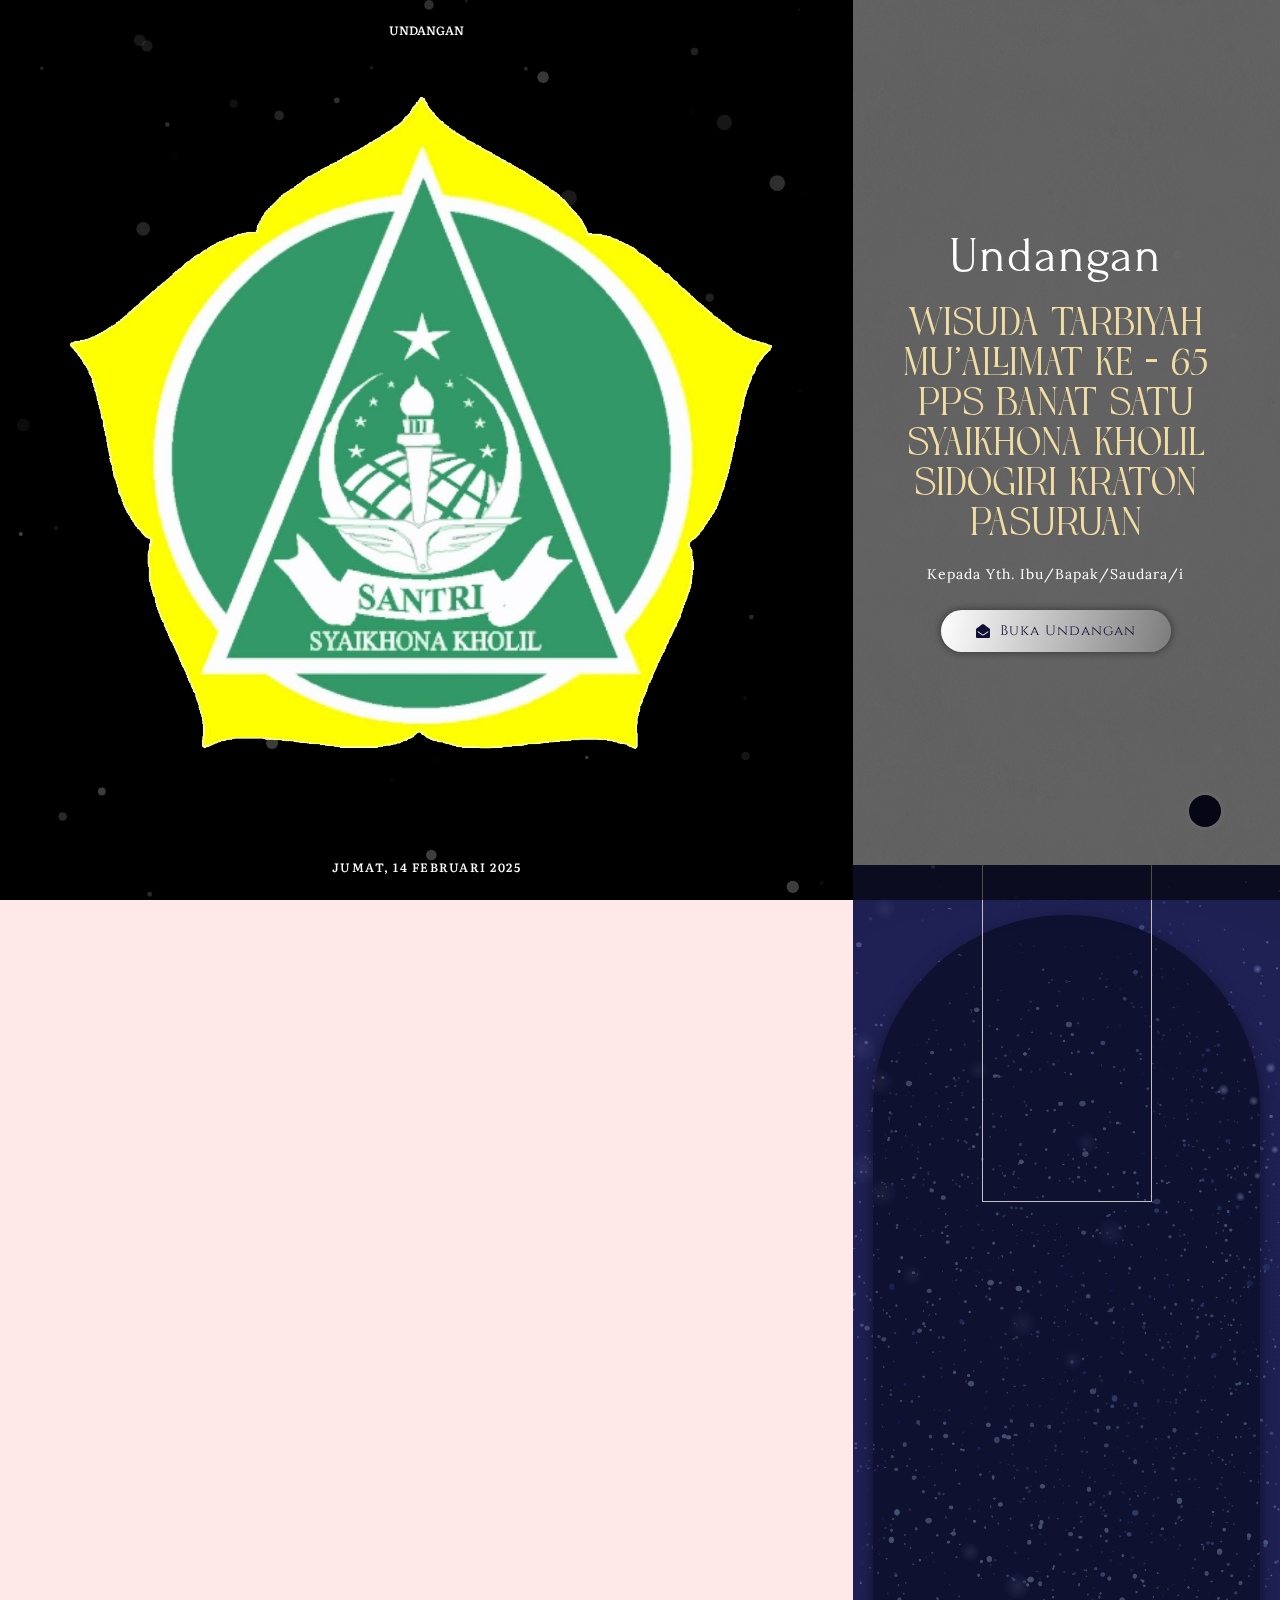
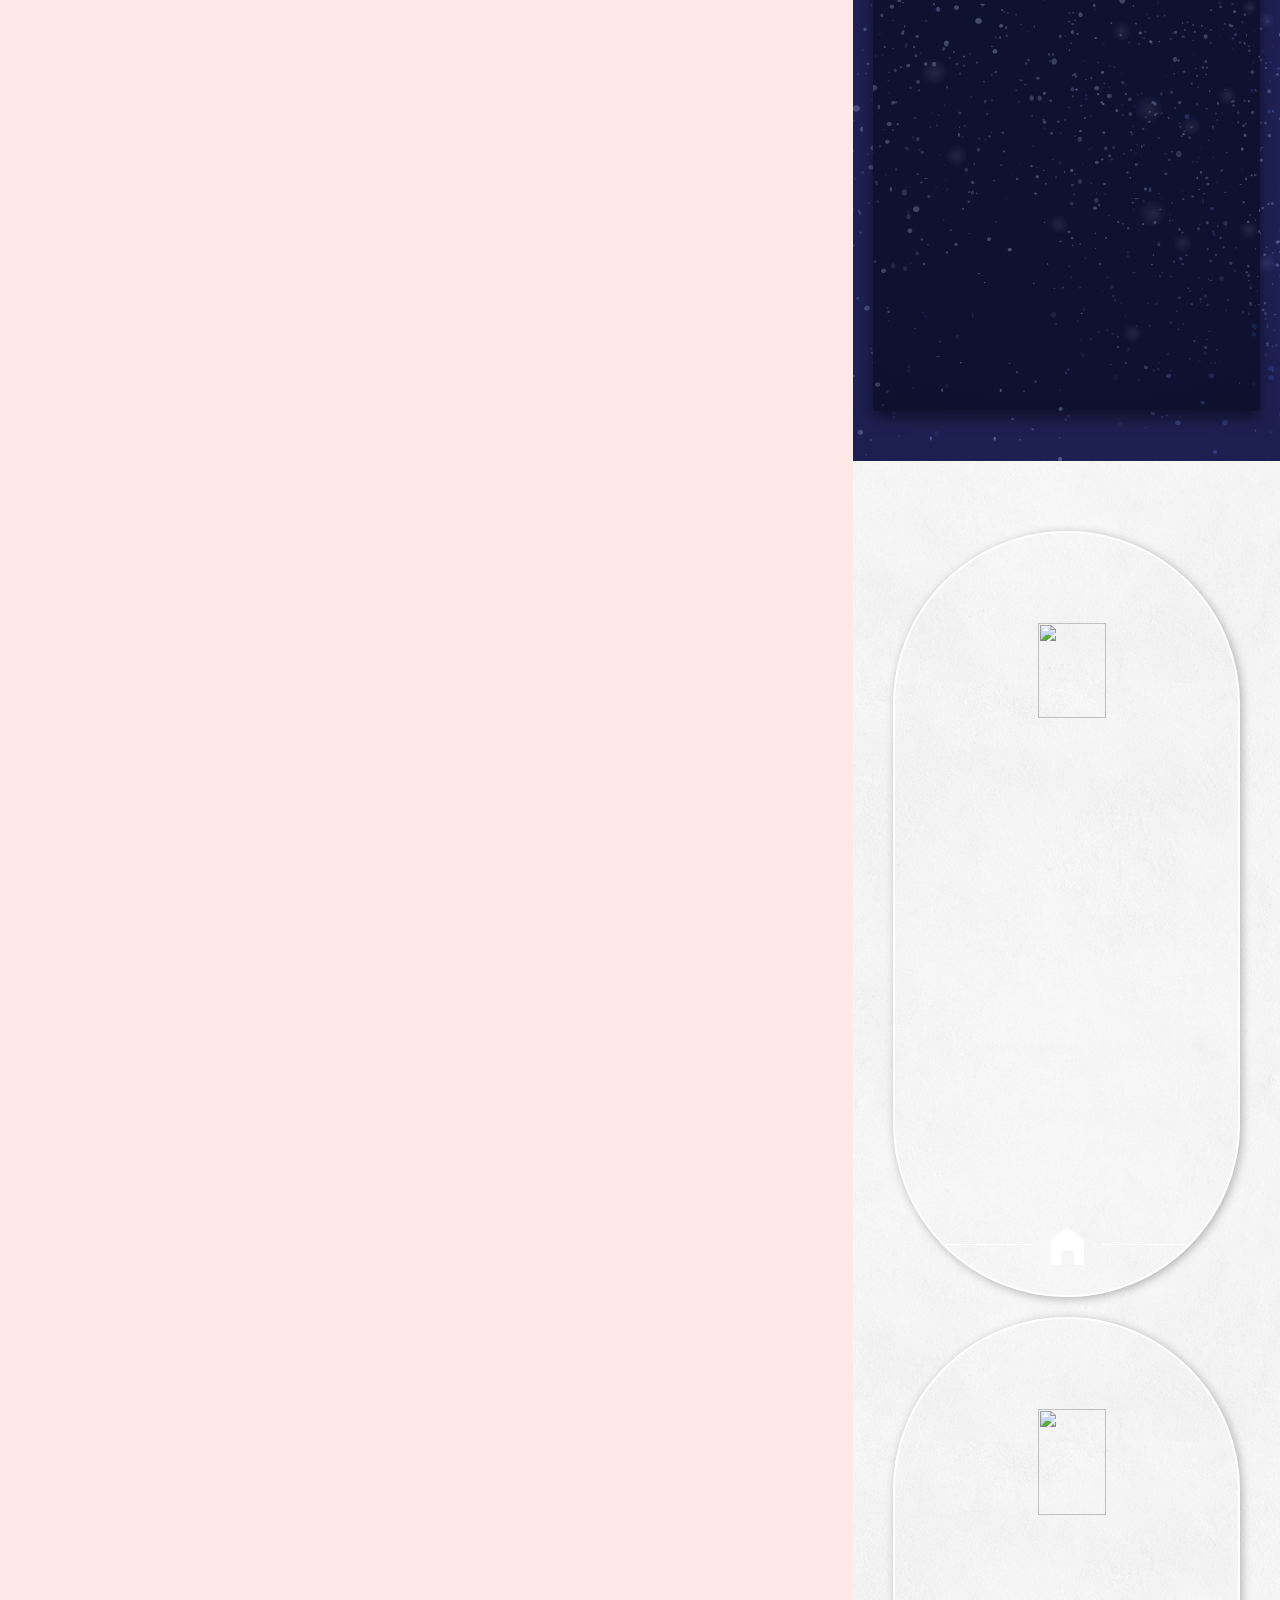
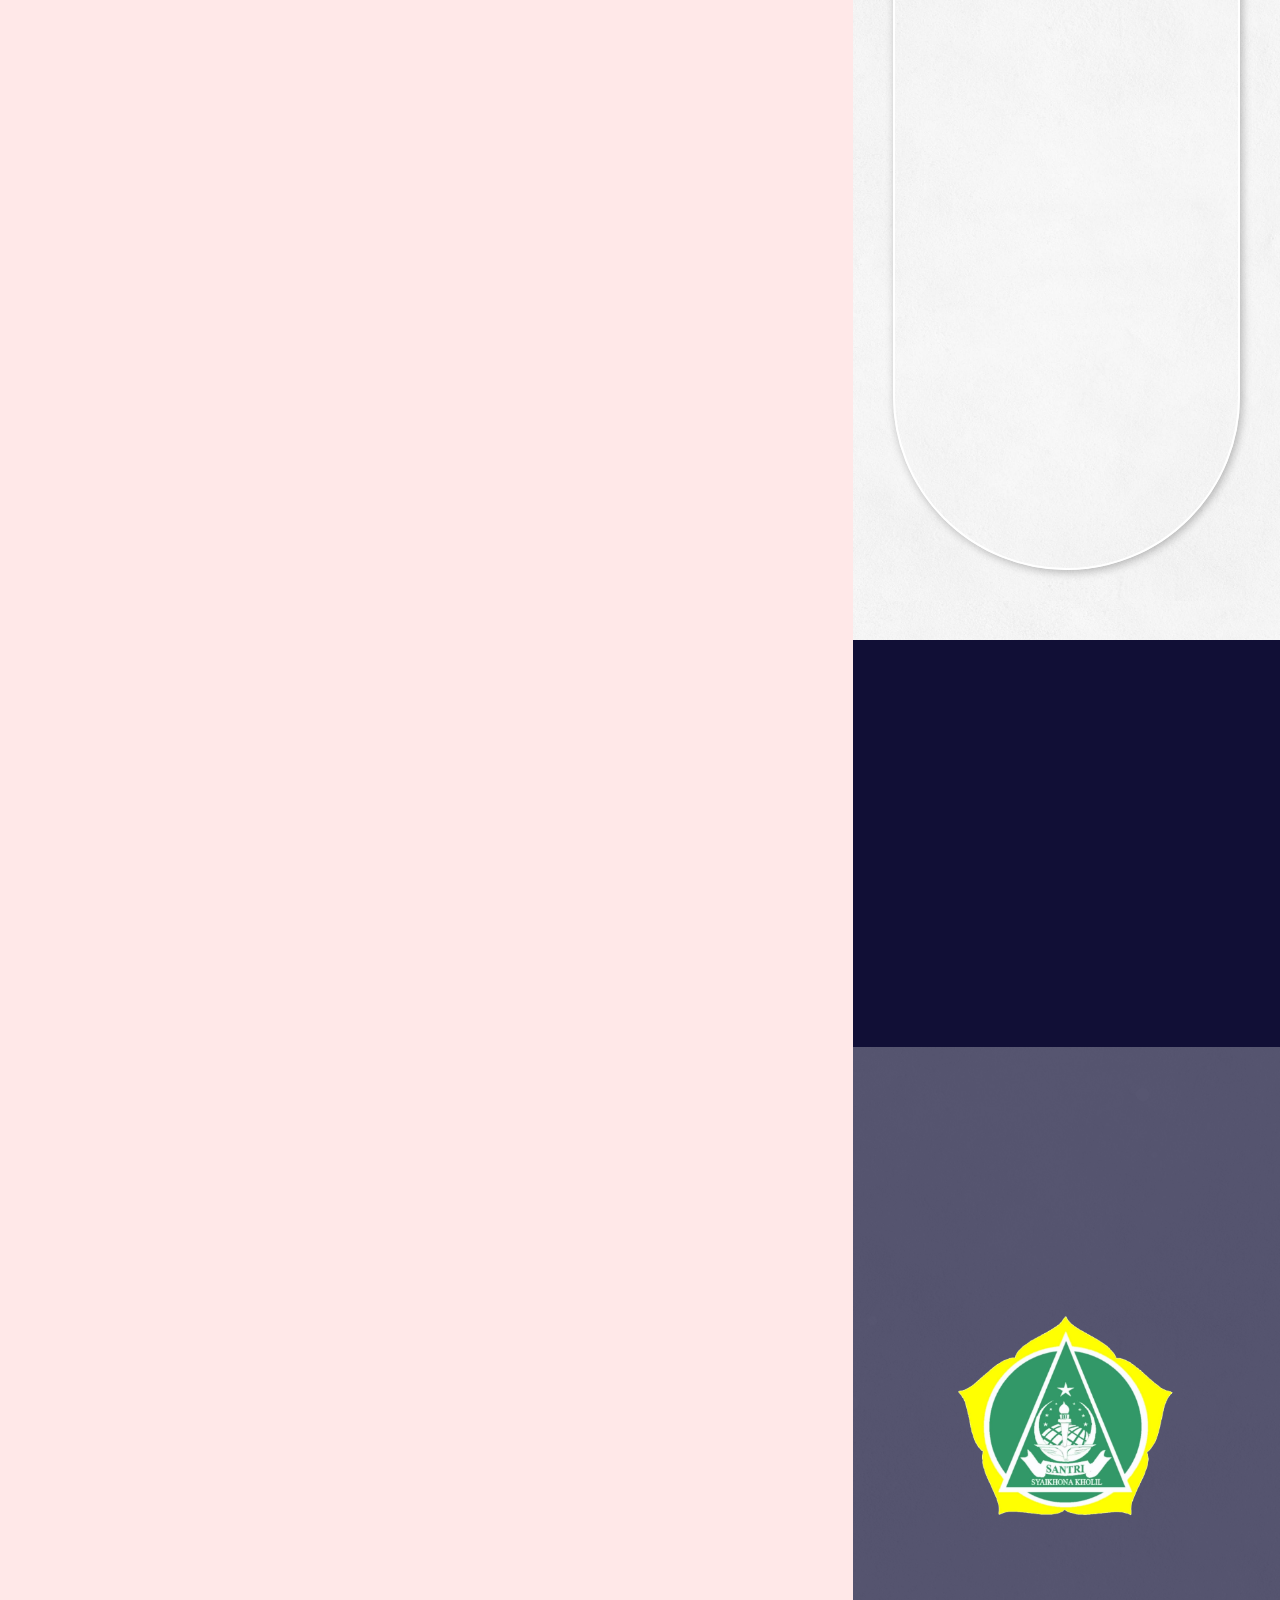
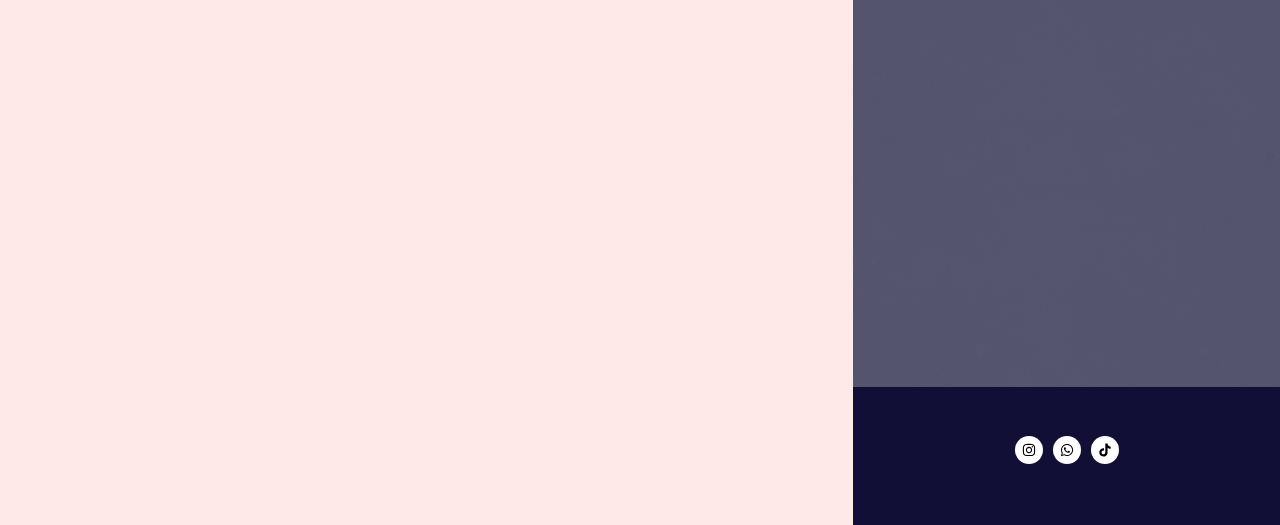
==== commit 7bf4ff5f: "masukk" ====
--- a/index.html
+++ b/index.html
@@ -729,7 +729,7 @@
 				</div>
 				<div class="elementor-element elementor-element-51c2719 jltma-glass-effect-no elementor-invisible elementor-widget elementor-widget-jet-listing-dynamic-field" data-id="51c2719" data-element_type="widget" data-settings="{&quot;_animation&quot;:&quot;fadeInUp&quot;}" data-widget_type="jet-listing-dynamic-field.default">
 				<div class="elementor-widget-container">
-			<div class="jet-listing jet-listing-dynamic-field display-inline"><div class="jet-listing-dynamic-field__inline-wrap"><div class="jet-listing-dynamic-field__content">Kamis, 14 Sya'ban 1446 </div></div></div>		</div>
+			<div class="jet-listing jet-listing-dynamic-field display-inline"><div class="jet-listing-dynamic-field__inline-wrap"><div class="jet-listing-dynamic-field__content">Kamis, 14 Sya'ban 1446 H</div></div></div>		</div>
 				</div>
 				<div class="elementor-element elementor-element-80a98dc jltma-glass-effect-no elementor-invisible elementor-widget elementor-widget-jet-listing-dynamic-field" data-id="80a98dc" data-element_type="widget" data-settings="{&quot;_animation&quot;:&quot;fadeInUp&quot;}" data-widget_type="jet-listing-dynamic-field.default">
 				<div class="elementor-widget-container">
@@ -754,7 +754,7 @@
 						<div class="elementor-icon-box-content">
 				<h3 class="elementor-icon-box-title">
 					<span  >
-						Pondok Pesantren Sidogiri Banat 1 Syaikhona Kholil					</span>
+						Pondok Pesantren Sidogiri <br> Banat 1 Syaikhona Kholil					</span>
 				</h3>
 									<p class="elementor-icon-box-description">
 										Sidogiri, Kraton, Pasuruan,  <br> Jawa Timur				</p>
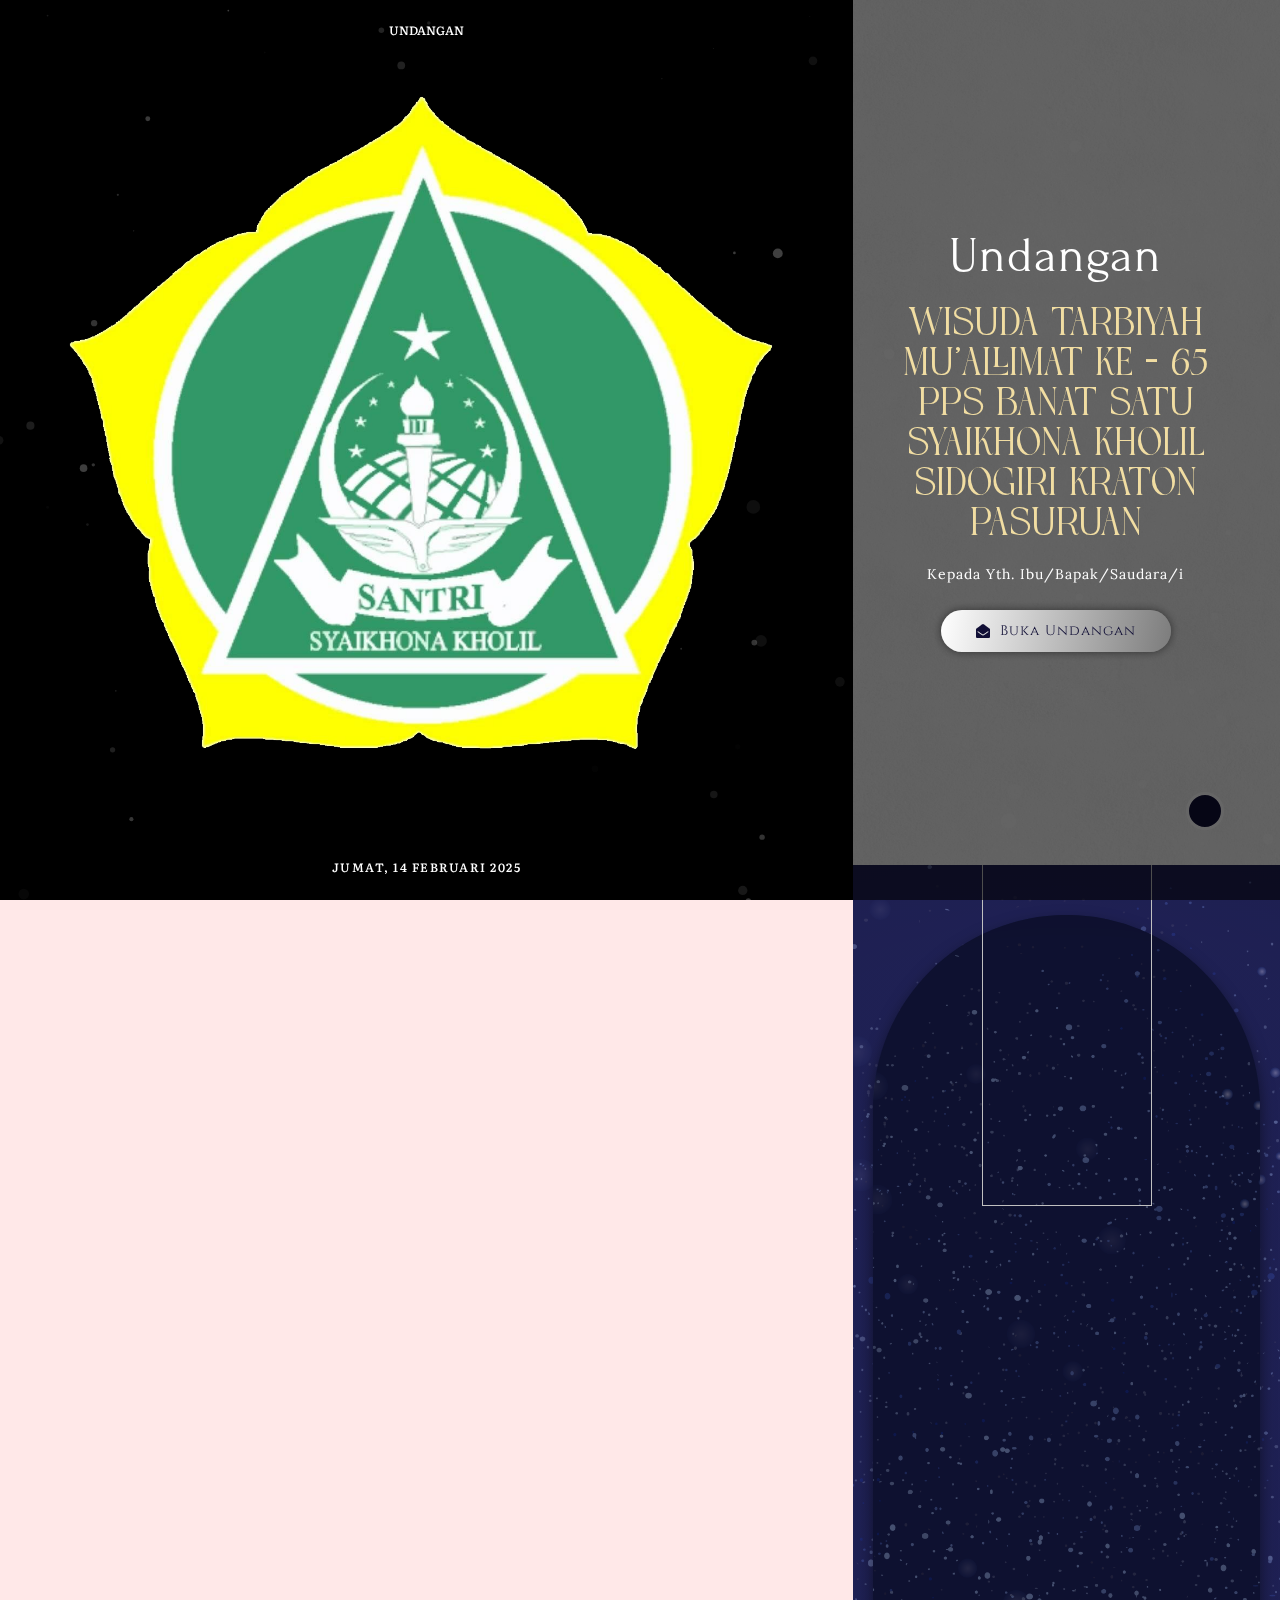
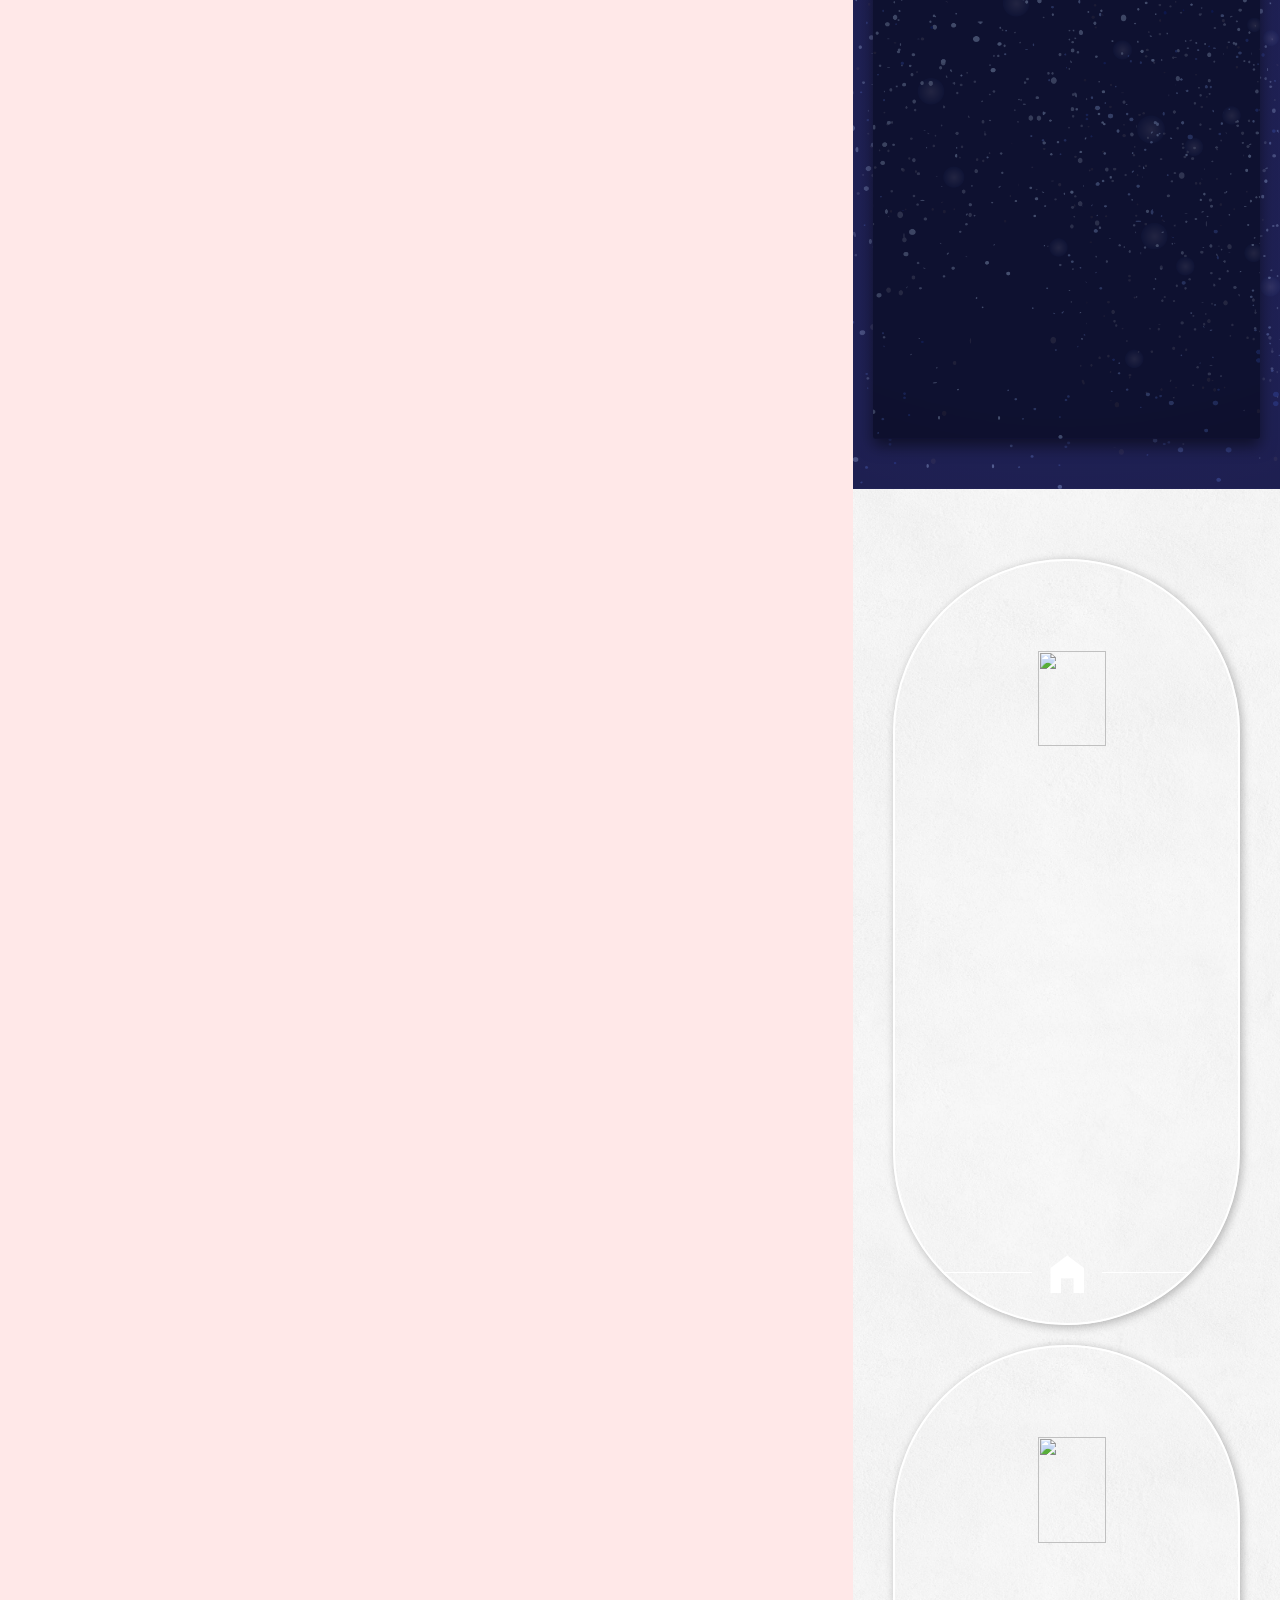
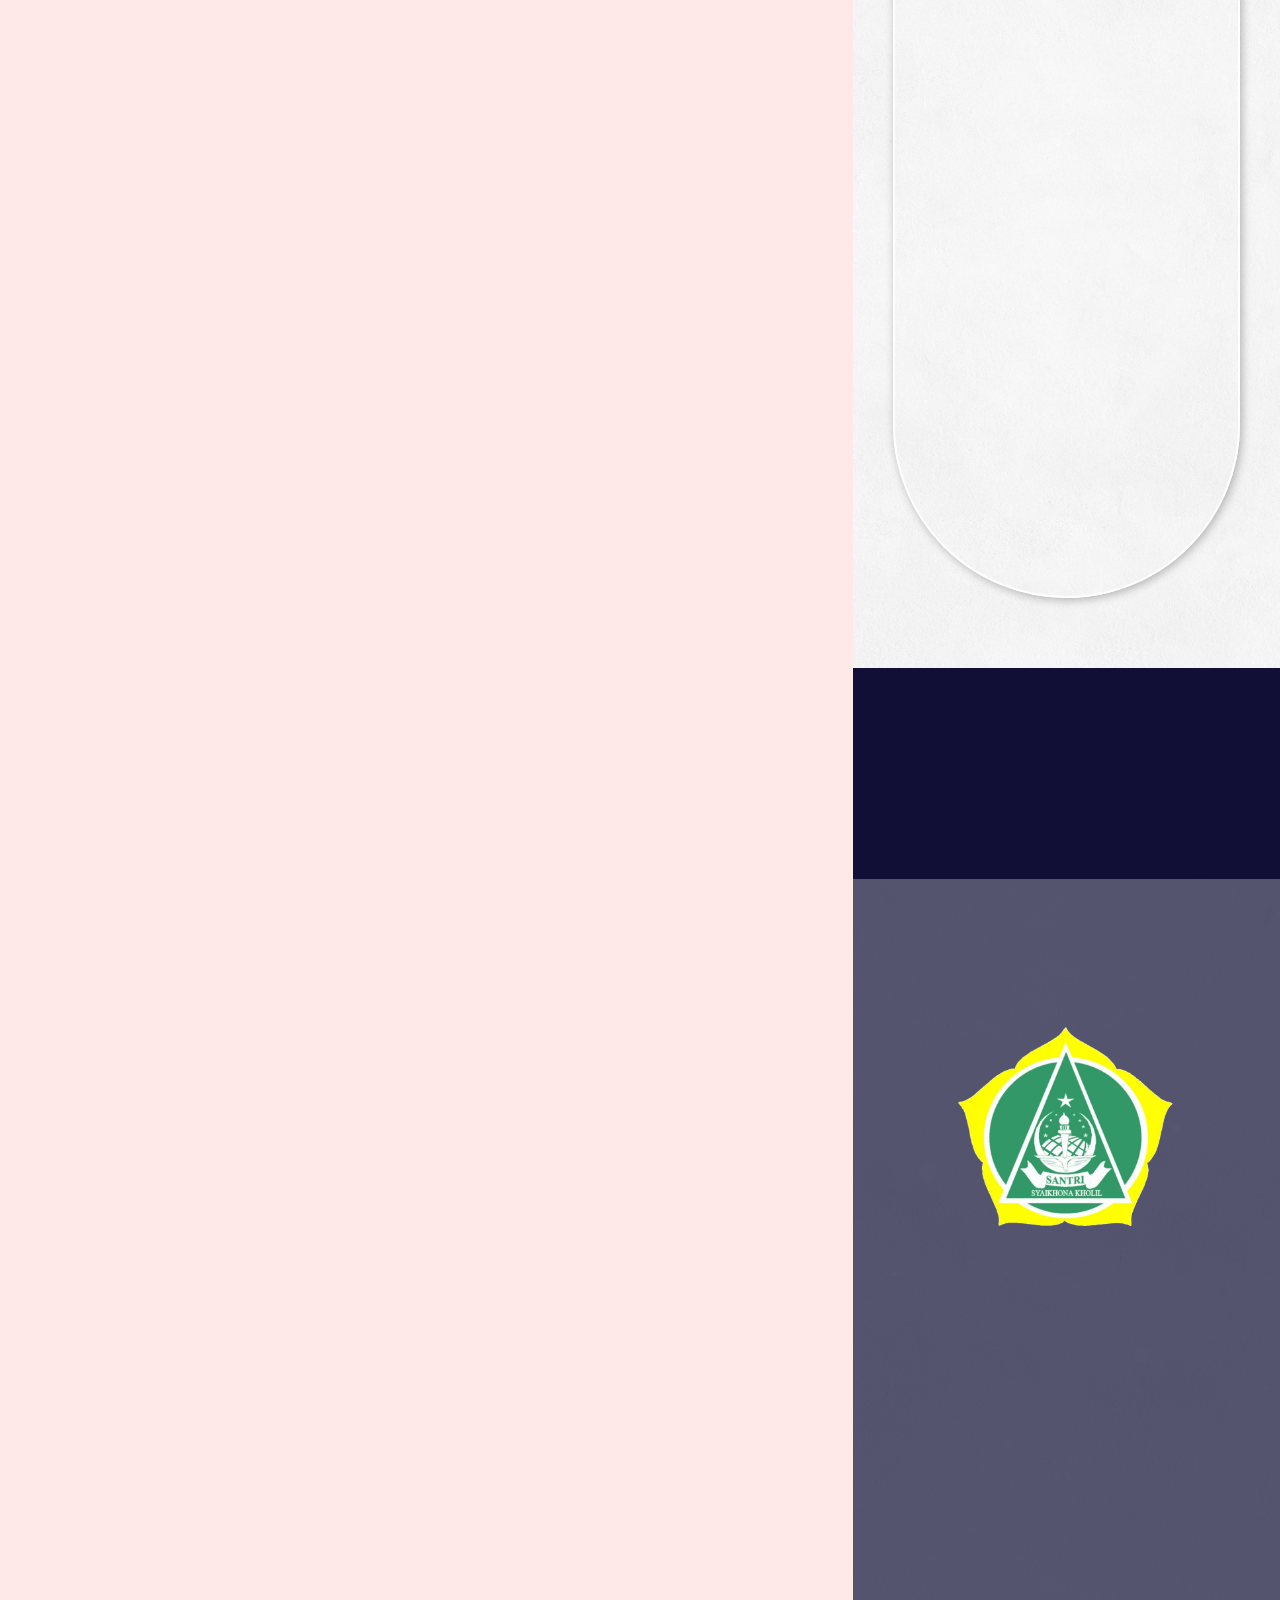
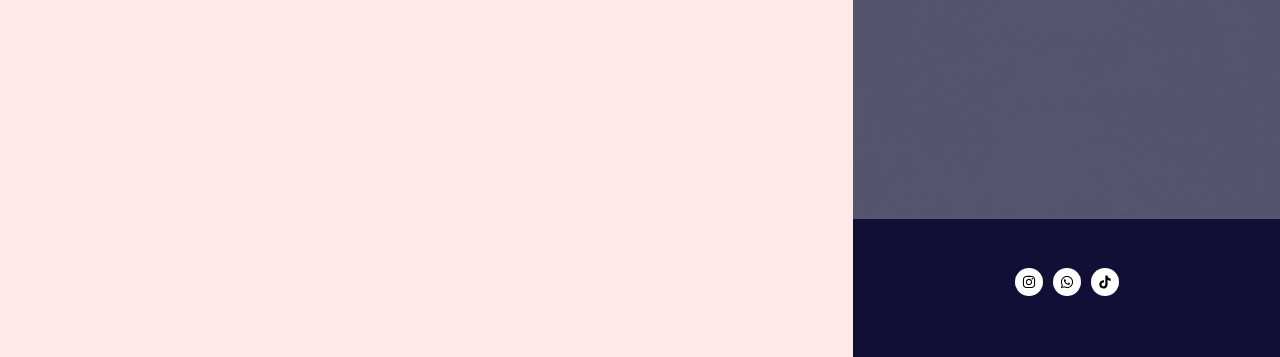
==== commit b30d2f0a: "finall" ====
--- a/index.html
+++ b/index.html
@@ -475,7 +475,7 @@
 											</div>
 											<div class="elementor-element elementor-element-6e9dc04f animated-slow jltma-glass-effect-no elementor-invisible elementor-widget elementor-widget-heading" data-id="6e9dc04f" data-element_type="widget" data-settings="{&quot;_animation&quot;:&quot;fadeInDown&quot;,&quot;_animation_delay&quot;:14000}" data-widget_type="heading.default">
 											<div class="elementor-widget-container">
-										<h2 class="elementor-heading-title elementor-size-default">WISUDA <br> TARBIYAH MU'ALLIMAT KE <br> 65</h2>		
+										<h2 class="elementor-heading-title elementor-size-default">WISUDA <br> TARBIYAH MU'ALLIMAT <br> KE - 65</h2>		
 									</div>
 											</div>
 
@@ -559,9 +559,8 @@
         Hari: Jumat (Malam Sabtu) <br>
         Tanggal: 15 Sya'ban 1446 H / <br> 14 Februari 2025 M <br>
         Pukul: 19.30 WIB <br>
-        Lokasi: Pondok Pesantren Sidogiri Banat <br> Satu
+        Lokasi: Pondok Pesantren Sidogiri  <br> Banat Satu <br>
         Sidogiri - Kraton - Pasuruan
-         "
          <!-- <br><br><b>(QS. Ar-Rum Ayat 21)</b></p>		</div> -->
 				</div>
 				<div class="elementor-element elementor-element-6a1f2288 jltma-glass-effect-no elementor-widget elementor-widget-spacer" data-id="6a1f2288" data-element_type="widget" data-widget_type="spacer.default">
@@ -853,7 +852,7 @@
 				<div class="elementor-element elementor-element-4d39f57 elementor-align-center jedv-enabled--yes animated-slow jltma-glass-effect-no elementor-invisible elementor-widget elementor-widget-button" data-id="4d39f57" data-element_type="widget" data-settings="{&quot;_animation&quot;:&quot;zoomIn&quot;}" data-widget_type="button.default">
 				<div class="elementor-widget-container">
 					<div class="elementor-button-wrapper">
-			<a class="elementor-button elementor-button-link elementor-size-md" href="https://maps.app.goo.gl/z46Etu9zoZPYWJPx7?g_st=aw" target="_blank" rel="nofollow">
+			<a class="elementor-button elementor-button-link elementor-size-md" href="https://maps.app.goo.gl/jPuk9LXwsb9tSo4U6" target="_blank" rel="nofollow">
 						<span class="elementor-button-content-wrapper">
 						<span class="elementor-button-icon elementor-align-icon-left">
 				<svg aria-hidden="true" class="e-font-icon-svg e-fas-map-marked-alt" viewBox="0 0 576 512" xmlns="http://www.w3.org/2000/svg"><path d="M288 0c-69.59 0-126 56.41-126 126 0 56.26 82.35 158.8 113.9 196.02 6.39 7.54 17.82 7.54 24.2 0C331.65 284.8 414 182.26 414 126 414 56.41 357.59 0 288 0zm0 168c-23.2 0-42-18.8-42-42s18.8-42 42-42 42 18.8 42 42-18.8 42-42 42zM20.12 215.95A32.006 32.006 0 0 0 0 245.66v250.32c0 11.32 11.43 19.06 21.94 14.86L160 448V214.92c-8.84-15.98-16.07-31.54-21.25-46.42L20.12 215.95zM288 359.67c-14.07 0-27.38-6.18-36.51-16.96-19.66-23.2-40.57-49.62-59.49-76.72v182l192 64V266c-18.92 27.09-39.82 53.52-59.49 76.72-9.13 10.77-22.44 16.95-36.51 16.95zm266.06-198.51L416 224v288l139.88-55.95A31.996 31.996 0 0 0 576 426.34V176.02c0-11.32-11.43-19.06-21.94-14.86z"></path></svg>			</span>
@@ -893,34 +892,36 @@
 	<div class="elementor-widget-container">
 <p class="elementor-heading-title elementor-size-default">Our Gallery</p>		</div>
 	</div>
-	<div class="elementor-element elementor-element-2f833533 jltma-glass-effect-no elementor-invisible elementor-widget elementor-widget-image-carousel" data-id="2f833533" data-element_type="widget" data-settings="{&quot;image_spacing_custom&quot;:{&quot;unit&quot;:&quot;px&quot;,&quot;size&quot;:5,&quot;sizes&quot;:[]},&quot;_animation&quot;:&quot;fadeIn&quot;,&quot;_animation_delay&quot;:400,&quot;slides_to_show&quot;:&quot;3&quot;,&quot;navigation&quot;:&quot;none&quot;,&quot;autoplay_speed&quot;:0,&quot;speed&quot;:4000,&quot;slides_to_scroll&quot;:&quot;2&quot;,&quot;slides_to_show_mobile&quot;:&quot;2&quot;,&quot;slides_to_scroll_mobile&quot;:&quot;2&quot;,&quot;pause_on_hover&quot;:&quot;no&quot;,&quot;pause_on_interaction&quot;:&quot;no&quot;,&quot;autoplay&quot;:&quot;yes&quot;,&quot;infinite&quot;:&quot;yes&quot;,&quot;image_spacing_custom_tablet&quot;:{&quot;unit&quot;:&quot;px&quot;,&quot;size&quot;:&quot;&quot;,&quot;sizes&quot;:[]},&quot;image_spacing_custom_mobile&quot;:{&quot;unit&quot;:&quot;px&quot;,&quot;size&quot;:&quot;&quot;,&quot;sizes&quot;:[]}}" data-widget_type="image-carousel.default">
+	<!-- <div class="elementor-element elementor-element-2f833533 jltma-glass-effect-no elementor-invisible elementor-widget elementor-widget-image-carousel" data-id="2f833533" data-element_type="widget" data-settings="{&quot;image_spacing_custom&quot;:{&quot;unit&quot;:&quot;px&quot;,&quot;size&quot;:5,&quot;sizes&quot;:[]},&quot;_animation&quot;:&quot;fadeIn&quot;,&quot;_animation_delay&quot;:400,&quot;slides_to_show&quot;:&quot;3&quot;,&quot;navigation&quot;:&quot;none&quot;,&quot;autoplay_speed&quot;:0,&quot;speed&quot;:4000,&quot;slides_to_scroll&quot;:&quot;2&quot;,&quot;slides_to_show_mobile&quot;:&quot;2&quot;,&quot;slides_to_scroll_mobile&quot;:&quot;2&quot;,&quot;pause_on_hover&quot;:&quot;no&quot;,&quot;pause_on_interaction&quot;:&quot;no&quot;,&quot;autoplay&quot;:&quot;yes&quot;,&quot;infinite&quot;:&quot;yes&quot;,&quot;image_spacing_custom_tablet&quot;:{&quot;unit&quot;:&quot;px&quot;,&quot;size&quot;:&quot;&quot;,&quot;sizes&quot;:[]},&quot;image_spacing_custom_mobile&quot;:{&quot;unit&quot;:&quot;px&quot;,&quot;size&quot;:&quot;&quot;,&quot;sizes&quot;:[]}}" data-widget_type="image-carousel.default">
 	<div class="elementor-widget-container">
 <style>/*! elementor - v3.19.0 - 05-02-2024 */
-.elementor-widget-image-carousel .swiper,.elementor-widget-image-carousel .swiper-container{position:static}.elementor-widget-image-carousel .swiper-container .swiper-slide figure,.elementor-widget-image-carousel .swiper .swiper-slide figure{line-height:inherit}.elementor-widget-image-carousel .swiper-slide{text-align:center}.elementor-image-carousel-wrapper:not(.swiper-container-initialized):not(.swiper-initialized) .swiper-slide{max-width:calc(100% / var(--e-image-carousel-slides-to-show, 3))}</style>		<div class="elementor-image-carousel-wrapper swiper" dir="ltr">
+.elementor-widget-image-carousel .swiper,.elementor-widget-image-carousel .swiper-container{position:static}.elementor-widget-image-carousel .swiper-container .swiper-slide figure,.elementor-widget-image-carousel .swiper .swiper-slide figure{line-height:inherit}.elementor-widget-image-carousel .swiper-slide{text-align:center}.elementor-image-carousel-wrapper:not(.swiper-container-initialized):not(.swiper-initialized) .swiper-slide{max-width:calc(100% / var(--e-image-carousel-slides-to-show, 3))}</style>		
+<div class="elementor-image-carousel-wrapper swiper" dir="ltr">
 <div class="elementor-image-carousel swiper-wrapper" aria-live="off">
-					<div class="swiper-slide" role="group" aria-roledescription="slide" aria-label="1 of 4"><a data-elementor-open-lightbox="yes" data-elementor-lightbox-slideshow="2f833533" data-e-action-hash="#elementor-action%3Aaction%3Dlightbox%26settings%[base64]"><figure class="swiper-slide-inner"><img class="swiper-slide-image" src="./wisuda/undangan/img/foto 1.jpeg" alt="Foto-galery-Fix-1" /></figure></a></div><div class="swiper-slide" role="group" aria-roledescription="slide" aria-label="2 of 4"><a data-elementor-open-lightbox="yes" data-elementor-lightbox-slideshow="2f833533" data-e-action-hash="#elementor-action%3Aaction%3Dlightbox%26settings%[base64]%3D%3D" href="../wp-content/uploads/jet-form-builder/fae5aaa52dc65eabe96565f68c5bfe42/2025/01/Foto-galery-Fix-2-scaled.jpg"><figure class="swiper-slide-inner"><img class="swiper-slide-image" src="../wp-content/uploads/elementor/thumbs/Foto-galery-Fix-2-scaled-qznnd4ey5j51s1h770caweoa0ovr3oqqehe5d6j1jc.jpg" alt="Foto-galery-Fix-2" /></figure></a></div><div class="swiper-slide" role="group" aria-roledescription="slide" aria-label="3 of 4"><a data-elementor-open-lightbox="yes" data-elementor-lightbox-slideshow="2f833533" data-e-action-hash="#elementor-action%3Aaction%3Dlightbox%26settings%[base64]" href="../wp-content/uploads/jet-form-builder/fae5aaa52dc65eabe96565f68c5bfe42/2025/01/Foto-galery-Fix-3.jpg"><figure class="swiper-slide-inner"><img class="swiper-slide-image" src="../wp-content/uploads/elementor/thumbs/Foto-galery-Fix-3-qznnd1lfl116t7lanh4f6xdw8j9nglfje3foxcn820.jpg" alt="Foto-galery-Fix-3" /></figure></a></div><div class="swiper-slide" role="group" aria-roledescription="slide" aria-label="4 of 4"><a data-elementor-open-lightbox="yes" data-elementor-lightbox-slideshow="2f833533" data-e-action-hash="#elementor-action%3Aaction%3Dlightbox%26settings%[base64]" href="../wp-content/uploads/jet-form-builder/fae5aaa52dc65eabe96565f68c5bfe42/2025/01/Foto-galery-Fix-4.jpg"><figure class="swiper-slide-inner"><img class="swiper-slide-image" src="../wp-content/uploads/elementor/thumbs/Foto-galery-Fix-4-qznnd1lfl116t7lanh4f6xdw8j9nglfje3foxcn820.jpg" alt="Foto-galery-Fix-4" /></figure></a></div>			</div>
-				
-						</div>
+					<div class="swiper-slide" role="group" aria-roledescription="slide" aria-label="1 of 4"><a data-elementor-open-lightbox="yes" data-elementor-lightbox-slideshow="2f833533" data-e-action-hash="#elementor-action%3Aaction%3Dlightbox%26settings%[base64]"><figure class="swiper-slide-inner"><img class="swiper-slide-image" src="./wisuda/undangan/img/foto 1.jpeg" alt="Foto-galery-Fix-1" /></figure></a></div><div class="swiper-slide" role="group" aria-roledescription="slide" aria-label="2 of 4"><a data-elementor-open-lightbox="yes" data-elementor-lightbox-slideshow="2f833533" data-e-action-hash="#elementor-action%3Aaction%3Dlightbox%26settings%[base64]%3D%3D" href="../wp-content/uploads/jet-form-builder/fae5aaa52dc65eabe96565f68c5bfe42/2025/01/Foto-galery-Fix-2-scaled.jpg"><figure class="swiper-slide-inner"><img class="swiper-slide-image" src="./wisuda/undangan/img/foto 2.jpeg" alt="Foto-galery-Fix-2" /></figure></a></div><div class="swiper-slide" role="group" aria-roledescription="slide" aria-label="3 of 4"><a data-elementor-open-lightbox="yes" data-elementor-lightbox-slideshow="2f833533" data-e-action-hash="#elementor-action%3Aaction%3Dlightbox%26settings%[base64]" ><figure class="swiper-slide-inner"><img class="swiper-slide-image" src="./wisuda/undangan/img/foto 3.jpeg" alt="Foto-galery-Fix-3" /></figure></a></div><div class="swiper-slide" role="group" aria-roledescription="slide" aria-label="4 of 4"><a data-elementor-open-lightbox="yes" data-elementor-lightbox-slideshow="2f833533" data-e-action-hash="#elementor-action%3Aaction%3Dlightbox%26settings%[base64]" href="../wp-content/uploads/jet-form-builder/fae5aaa52dc65eabe96565f68c5bfe42/2025/01/Foto-galery-Fix-4.jpg"><figure class="swiper-slide-inner"><img class="swiper-slide-image" src="./wisuda/undangan/img/foto 4.jpeg" alt="Foto-galery-Fix-4" /></figure></a>
+					</div>			
+				</div>
+			</div>
 	</div>
-	</div>
+	</div> -->
 	<div class="elementor-element elementor-element-433f84bc jltma-glass-effect-no elementor-widget elementor-widget-gallery" data-id="433f84bc" data-element_type="widget" data-settings="{&quot;gallery_layout&quot;:&quot;justified&quot;,&quot;gap_mobile&quot;:{&quot;unit&quot;:&quot;px&quot;,&quot;size&quot;:5,&quot;sizes&quot;:[]},&quot;image_hover_animation&quot;:&quot;grow&quot;,&quot;gap&quot;:{&quot;unit&quot;:&quot;px&quot;,&quot;size&quot;:5,&quot;sizes&quot;:[]},&quot;ideal_row_height_mobile&quot;:{&quot;unit&quot;:&quot;px&quot;,&quot;size&quot;:250,&quot;sizes&quot;:[]},&quot;ideal_row_height&quot;:{&quot;unit&quot;:&quot;px&quot;,&quot;size&quot;:250,&quot;sizes&quot;:[]},&quot;lazyload&quot;:&quot;yes&quot;,&quot;ideal_row_height_tablet&quot;:{&quot;unit&quot;:&quot;px&quot;,&quot;size&quot;:150,&quot;sizes&quot;:[]},&quot;gap_tablet&quot;:{&quot;unit&quot;:&quot;px&quot;,&quot;size&quot;:10,&quot;sizes&quot;:[]},&quot;link_to&quot;:&quot;file&quot;,&quot;overlay_background&quot;:&quot;yes&quot;,&quot;content_hover_animation&quot;:&quot;fade-in&quot;}" data-widget_type="gallery.default">
 	<div class="elementor-widget-container">
 <style>/*! elementor-pro - v3.19.0 - 05-02-2024 */
 .elementor-gallery__container{min-height:1px}.elementor-gallery-item{position:relative;overflow:hidden;display:block;text-decoration:none;border:solid var(--image-border-width) var(--image-border-color);border-radius:var(--image-border-radius)}.elementor-gallery-item__content,.elementor-gallery-item__overlay{height:100%;width:100%;position:absolute;top:0;left:0}.elementor-gallery-item__overlay{mix-blend-mode:var(--overlay-mix-blend-mode);transition-duration:var(--overlay-transition-duration);transition-property:mix-blend-mode,transform,opacity,background-color}.elementor-gallery-item__image.e-gallery-image{transition-duration:var(--image-transition-duration);transition-property:filter,transform}.elementor-gallery-item__content{display:flex;flex-direction:column;justify-content:var(--content-justify-content,center);align-items:center;text-align:var(--content-text-align);padding:var(--content-padding)}.elementor-gallery-item__content>div{transition-duration:var(--content-transition-duration)}.elementor-gallery-item__content.elementor-gallery--sequenced-animation>div:nth-child(2){transition-delay:calc(var(--content-transition-delay) / 3)}.elementor-gallery-item__content.elementor-gallery--sequenced-animation>div:nth-child(3){transition-delay:calc(var(--content-transition-delay) / 3 * 2)}.elementor-gallery-item__content.elementor-gallery--sequenced-animation>div:nth-child(4){transition-delay:calc(var(--content-transition-delay) / 3 * 3)}.elementor-gallery-item__description{color:var(--description-text-color,#fff);width:100%}.elementor-gallery-item__title{color:var(--title-text-color,#fff);font-weight:700;width:100%}.elementor-gallery__titles-container{display:flex;flex-wrap:wrap;justify-content:var(--titles-container-justify-content,center);margin-bottom:20px}.elementor-gallery__titles-container:not(.e--pointer-framed) .elementor-item:after,.elementor-gallery__titles-container:not(.e--pointer-framed) .elementor-item:before{background-color:var(--galleries-pointer-bg-color-hover)}.elementor-gallery__titles-container:not(.e--pointer-framed) .elementor-item.elementor-item-active:after,.elementor-gallery__titles-container:not(.e--pointer-framed) .elementor-item.elementor-item-active:before{background-color:var(--galleries-pointer-bg-color-active)}.elementor-gallery__titles-container.e--pointer-framed .elementor-item:before{border-color:var(--galleries-pointer-bg-color-hover);border-width:var(--galleries-pointer-border-width)}.elementor-gallery__titles-container.e--pointer-framed .elementor-item:after{border-color:var(--galleries-pointer-bg-color-hover)}.elementor-gallery__titles-container.e--pointer-framed .elementor-item.elementor-item-active:after,.elementor-gallery__titles-container.e--pointer-framed .elementor-item.elementor-item-active:before{border-color:var(--galleries-pointer-bg-color-active)}.elementor-gallery__titles-container.e--pointer-framed.e--animation-draw .elementor-item:before{border-left-width:var(--galleries-pointer-border-width);border-bottom-width:var(--galleries-pointer-border-width);border-right-width:0;border-top-width:0}.elementor-gallery__titles-container.e--pointer-framed.e--animation-draw .elementor-item:after{border-left-width:0;border-bottom-width:0;border-right-width:var(--galleries-pointer-border-width);border-top-width:var(--galleries-pointer-border-width)}.elementor-gallery__titles-container.e--pointer-framed.e--animation-corners .elementor-item:before{border-left-width:var(--galleries-pointer-border-width);border-bottom-width:0;border-right-width:0;border-top-width:var(--galleries-pointer-border-width)}.elementor-gallery__titles-container.e--pointer-framed.e--animation-corners .elementor-item:after{border-left-width:0;border-bottom-width:var(--galleries-pointer-border-width);border-right-width:var(--galleries-pointer-border-width);border-top-width:0}.elementor-gallery__titles-container .e--pointer-double-line .elementor-item:after,.elementor-gallery__titles-container .e--pointer-double-line .elementor-item:before,.elementor-gallery__titles-container .e--pointer-overline .elementor-item:before,.elementor-gallery__titles-container .e--pointer-underline .elementor-item:after{height:var(--galleries-pointer-border-width)}.elementor-gallery-title{--space-between:10px;cursor:pointer;color:#6d7882;font-weight:500;position:relative;padding:7px 14px;transition:all .3s}.elementor-gallery-title--active{color:#495157}.elementor-gallery-title:not(:last-child){margin-right:var(--space-between)}.elementor-gallery-item__title+.elementor-gallery-item__description{margin-top:var(--description-margin-top)}.e-gallery-item.elementor-gallery-item{transition-property:all}.e-gallery-item.elementor-animated-content .elementor-animated-item--enter-from-bottom,.e-gallery-item.elementor-animated-content .elementor-animated-item--enter-from-left,.e-gallery-item.elementor-animated-content .elementor-animated-item--enter-from-right,.e-gallery-item.elementor-animated-content .elementor-animated-item--enter-from-top,.e-gallery-item:focus .elementor-gallery__item-overlay-bg,.e-gallery-item:focus .elementor-gallery__item-overlay-content,.e-gallery-item:focus .elementor-gallery__item-overlay-content__description,.e-gallery-item:focus .elementor-gallery__item-overlay-content__title,.e-gallery-item:hover .elementor-gallery__item-overlay-bg,.e-gallery-item:hover .elementor-gallery__item-overlay-content,.e-gallery-item:hover .elementor-gallery__item-overlay-content__description,.e-gallery-item:hover .elementor-gallery__item-overlay-content__title{opacity:1}a.elementor-item.elementor-gallery-title{color:var(--galleries-title-color-normal)}a.elementor-item.elementor-gallery-title.elementor-item-active,a.elementor-item.elementor-gallery-title.highlighted,a.elementor-item.elementor-gallery-title:focus,a.elementor-item.elementor-gallery-title:hover{color:var(--galleries-title-color-hover)}a.elementor-item.elementor-gallery-title.elementor-item-active{color:var(--gallery-title-color-active)}.e-con-inner>.elementor-widget-gallery,.e-con>.elementor-widget-gallery{width:var(--container-widget-width);--flex-grow:var(--container-widget-flex-grow)}</style>		<div class="elementor-gallery__container">
-				<a class="e-gallery-item elementor-gallery-item elementor-animated-content" href="../wp-content/uploads/jet-form-builder/fae5aaa52dc65eabe96565f68c5bfe42/2025/01/Foto-galery-Fix-1.jpg" data-elementor-open-lightbox="yes" data-elementor-lightbox-slideshow="433f84bc" data-e-action-hash="#elementor-action%3Aaction%3Dlightbox%26settings%[base64]%3D%3D">
-		<div class="e-gallery-image elementor-gallery-item__image" data-thumbnail="https://inv.apdesignku.com/wp-content/uploads/jet-form-builder/fae5aaa52dc65eabe96565f68c5bfe42/2025/01/Foto-galery-Fix-1.jpg" data-width="1904" data-height="2164" aria-label="" role="img" ></div>
+				<a class="e-gallery-item elementor-gallery-item elementor-animated-content" data-elementor-open-lightbox="yes" data-elementor-lightbox-slideshow="433f84bc" data-e-action-hash="#elementor-action%3Aaction%3Dlightbox%26settings%[base64]%3D%3D">
+		<div class="e-gallery-image elementor-gallery-item__image" data-thumbnail="./wisuda/undangan/img/foto 1.jpeg" data-width="1904" data-height="2164" aria-label="" role="img" ></div>
 								<div class="elementor-gallery-item__overlay"></div>
 											</a>
-				<a class="e-gallery-item elementor-gallery-item elementor-animated-content" href="../wp-content/uploads/jet-form-builder/fae5aaa52dc65eabe96565f68c5bfe42/2025/01/Foto-galery-Fix-2-scaled.jpg" data-elementor-open-lightbox="yes" data-elementor-lightbox-slideshow="433f84bc" data-e-action-hash="#elementor-action%3Aaction%3Dlightbox%26settings%[base64]%3D">
-		<div class="e-gallery-image elementor-gallery-item__image" data-thumbnail="https://inv.apdesignku.com/wp-content/uploads/jet-form-builder/fae5aaa52dc65eabe96565f68c5bfe42/2025/01/Foto-galery-Fix-2-scaled.jpg" data-width="2127" data-height="2560" aria-label="" role="img" ></div>
+				<a class="e-gallery-item elementor-gallery-item elementor-animated-content" data-elementor-open-lightbox="yes" data-elementor-lightbox-slideshow="433f84bc" data-e-action-hash="#elementor-action%3Aaction%3Dlightbox%26settings%[base64]%3D">
+		<div class="e-gallery-image elementor-gallery-item__image" data-thumbnail="./wisuda/undangan/img/foto 2.jpeg" data-width="2127" data-height="2560" aria-label="" role="img" ></div>
 								<div class="elementor-gallery-item__overlay"></div>
 											</a>
-				<a class="e-gallery-item elementor-gallery-item elementor-animated-content" href="../wp-content/uploads/jet-form-builder/fae5aaa52dc65eabe96565f68c5bfe42/2025/01/Foto-galery-Fix-3.jpg" data-elementor-open-lightbox="yes" data-elementor-lightbox-slideshow="433f84bc" data-e-action-hash="#elementor-action%3Aaction%3Dlightbox%26settings%[base64]%3D%3D">
-		<div class="e-gallery-image elementor-gallery-item__image" data-thumbnail="https://inv.apdesignku.com/wp-content/uploads/jet-form-builder/fae5aaa52dc65eabe96565f68c5bfe42/2025/01/Foto-galery-Fix-3.jpg" data-width="2264" data-height="2520" aria-label="" role="img" ></div>
+				<a class="e-gallery-item elementor-gallery-item elementor-animated-content" data-elementor-open-lightbox="yes" data-elementor-lightbox-slideshow="433f84bc" data-e-action-hash="#elementor-action%3Aaction%3Dlightbox%26settings%[base64]%3D%3D">
+		<div class="e-gallery-image elementor-gallery-item__image" data-thumbnail="./wisuda/undangan/img/foto 3.jpeg" data-width="2264" data-height="2520" aria-label="" role="img" ></div>
 								<div class="elementor-gallery-item__overlay"></div>
 											</a>
-				<a class="e-gallery-item elementor-gallery-item elementor-animated-content" href="../wp-content/uploads/jet-form-builder/fae5aaa52dc65eabe96565f68c5bfe42/2025/01/Foto-galery-Fix-4.jpg" data-elementor-open-lightbox="yes" data-elementor-lightbox-slideshow="433f84bc" data-e-action-hash="#elementor-action%3Aaction%3Dlightbox%26settings%[base64]%3D%3D">
-		<div class="e-gallery-image elementor-gallery-item__image" data-thumbnail="https://inv.apdesignku.com/wp-content/uploads/jet-form-builder/fae5aaa52dc65eabe96565f68c5bfe42/2025/01/Foto-galery-Fix-4.jpg" data-width="2019" data-height="2461" aria-label="" role="img" ></div>
+				<a class="e-gallery-item elementor-gallery-item elementor-animated-content" data-elementor-open-lightbox="yes" data-elementor-lightbox-slideshow="433f84bc" data-e-action-hash="#elementor-action%3Aaction%3Dlightbox%26settings%[base64]%3D%3D">
+		<div class="e-gallery-image elementor-gallery-item__image" data-thumbnail="./wisuda/undangan/img/foto 4.jpeg" data-width="2264" data-height="2461" aria-label="" role="img" ></div>
 								<div class="elementor-gallery-item__overlay"></div>
 											</a>
 		</div>
@@ -1444,6 +1445,11 @@
 			<div class="elementor-spacer-inner"></div>
 		</div>
 				</div>
+				<div class="elementor-element elementor-element-1ce11bca animated-slow jltma-glass-effect-no elementor-invisible elementor-widget elementor-widget-heading" data-id="1ce11bca" data-element_type="widget" data-settings="{&quot;_animation&quot;:&quot;zoomIn&quot;}" data-widget_type="heading.default">
+					<div class="elementor-widget-container">
+				<h6 class="elementor-heading-title elementor-size-default"> Wassalamualaikum Warohmatullahi Wabarokatuh</h6>	
+				</div>
+					</div>
 				</div>
 				<div class="elementor-element elementor-element-234d12a7 animated-slow jltma-glass-effect-no elementor-invisible elementor-widget elementor-widget-heading" data-id="234d12a7" data-element_type="widget" data-settings="{&quot;_animation&quot;:&quot;fadeInDown&quot;}" data-widget_type="heading.default">
 				<div class="elementor-widget-container">
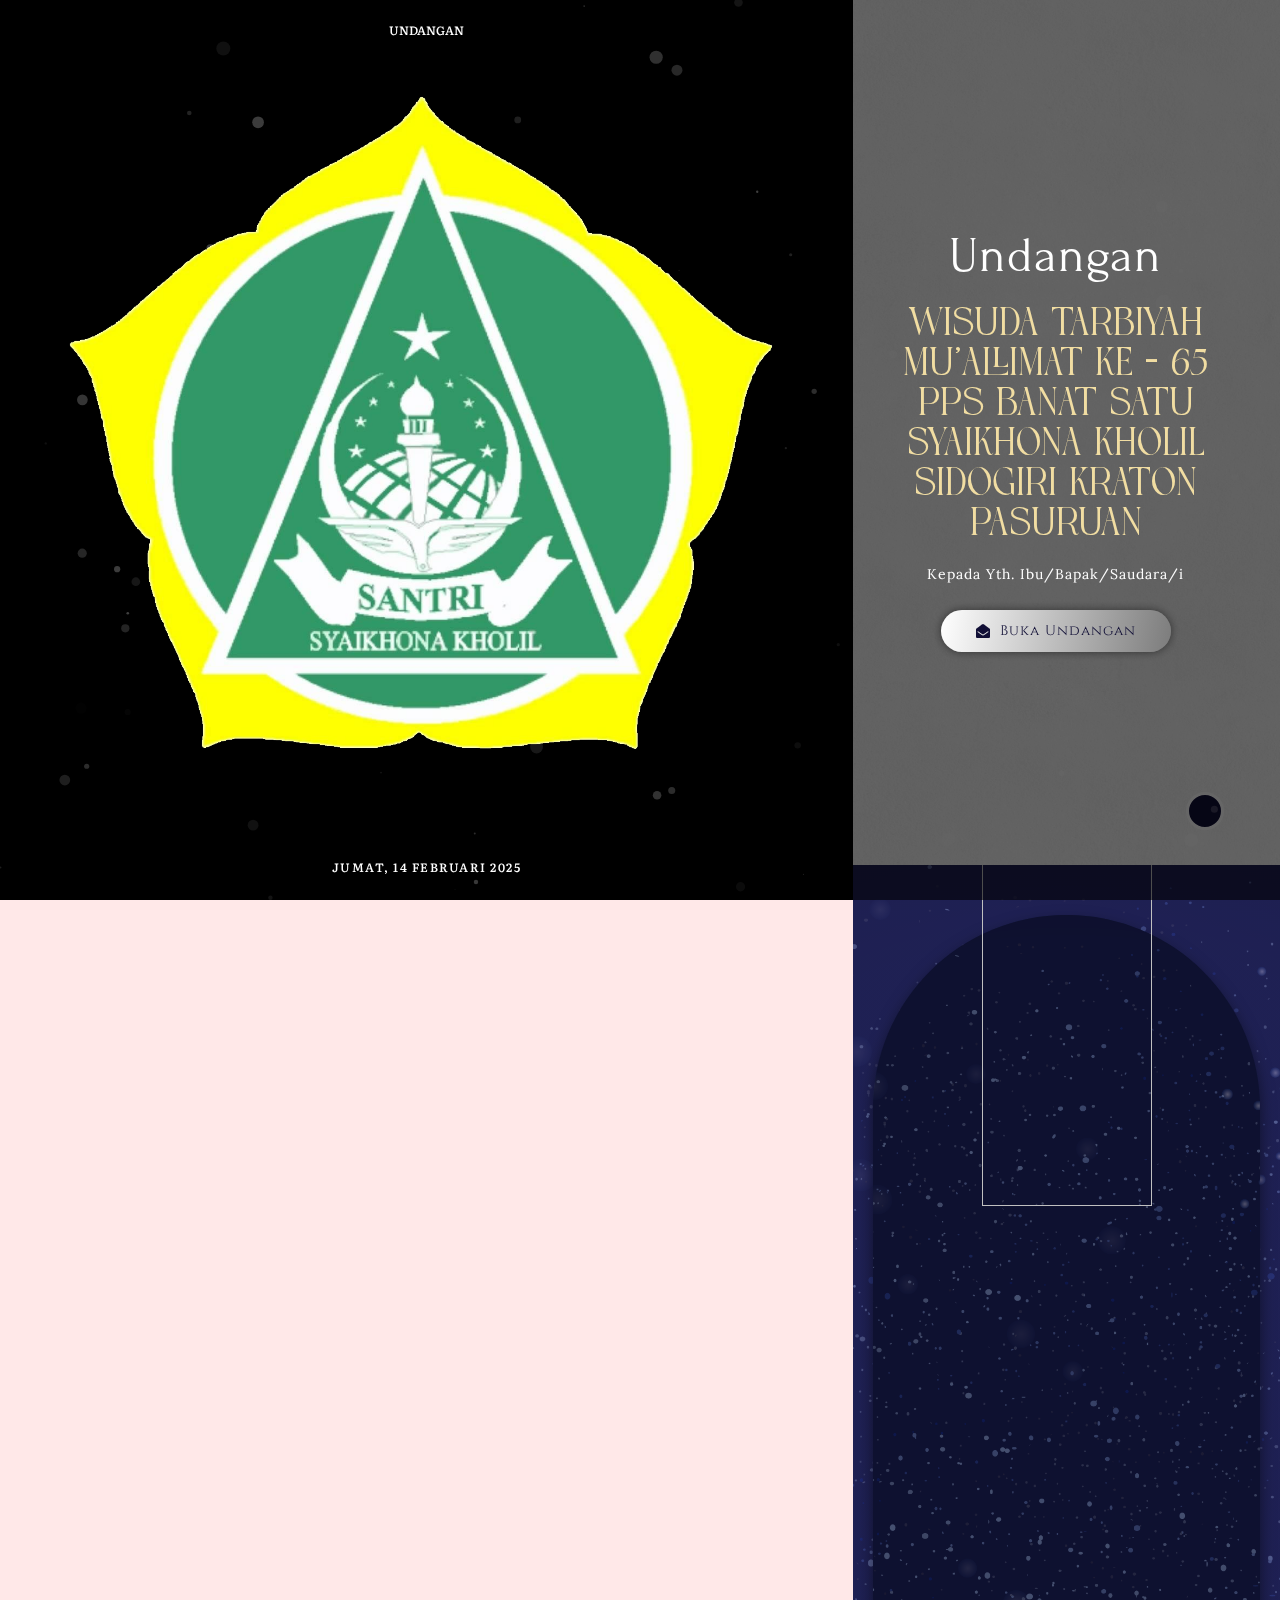
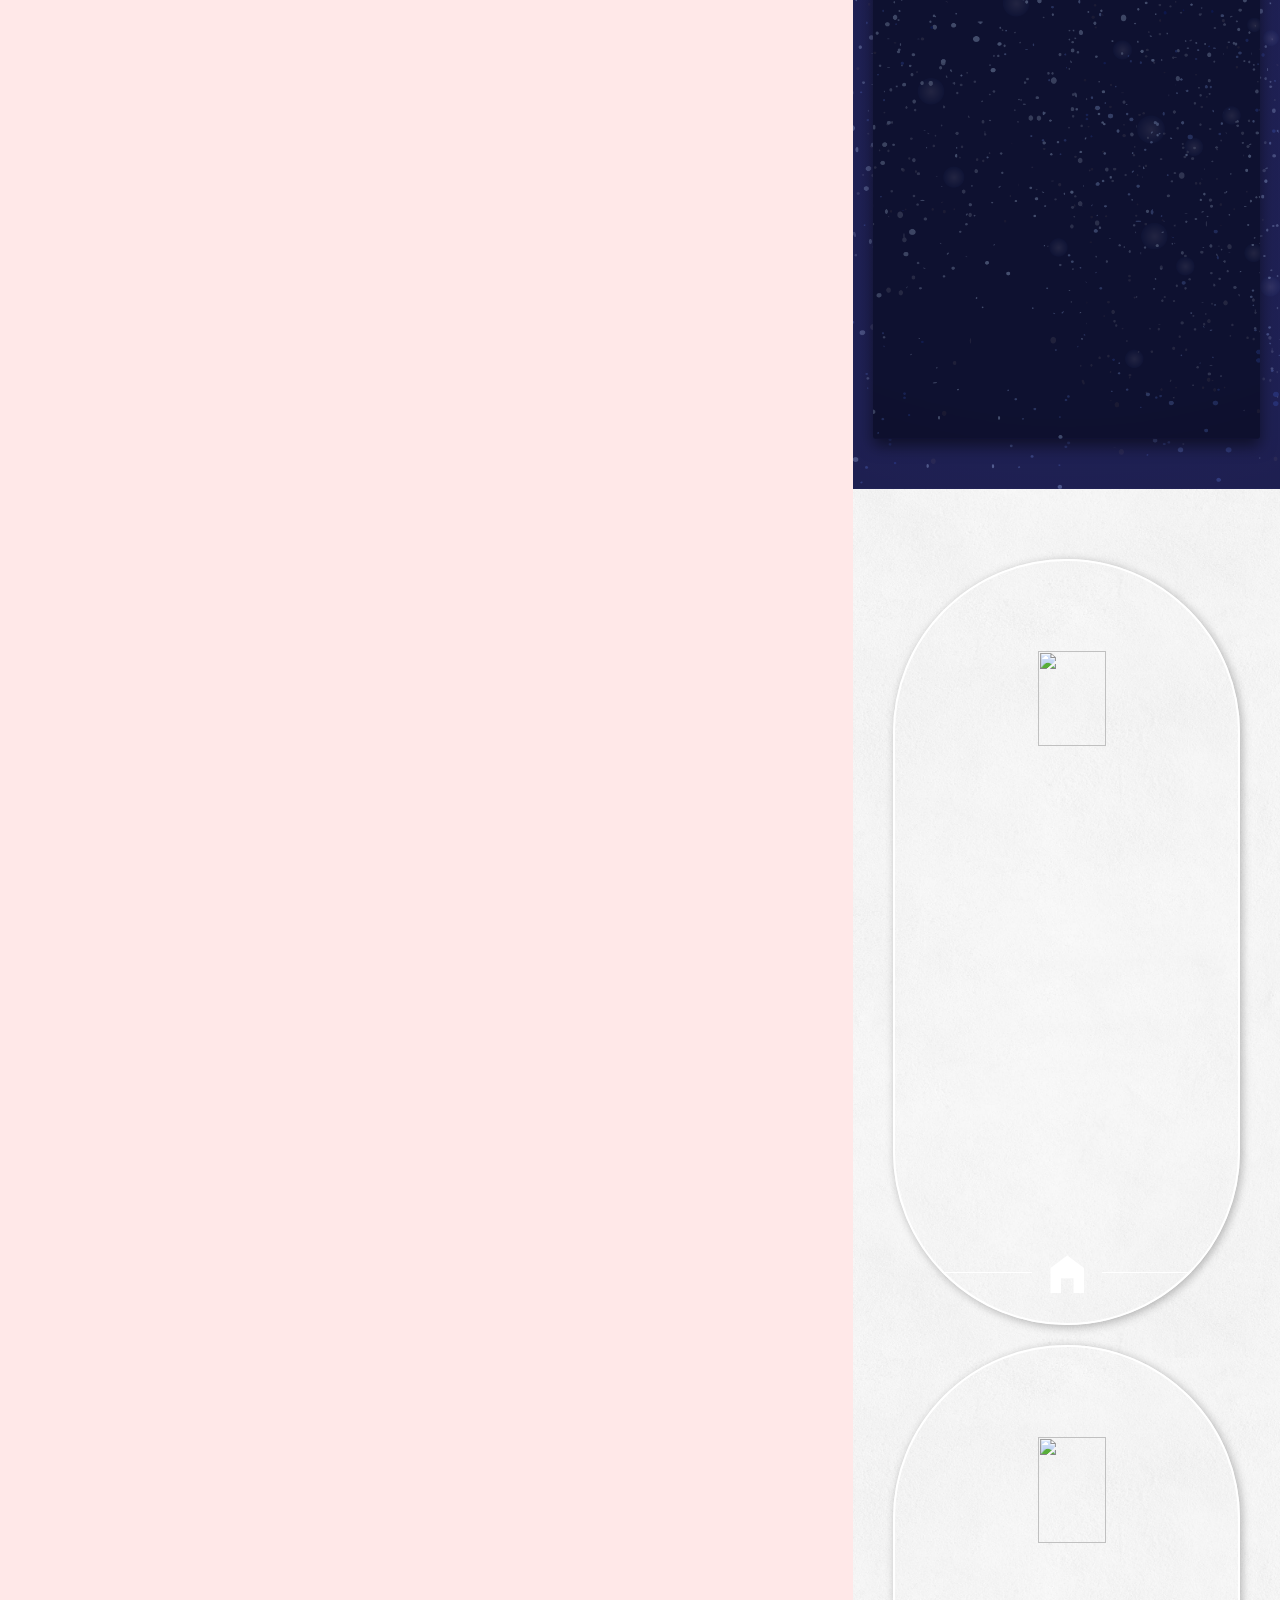
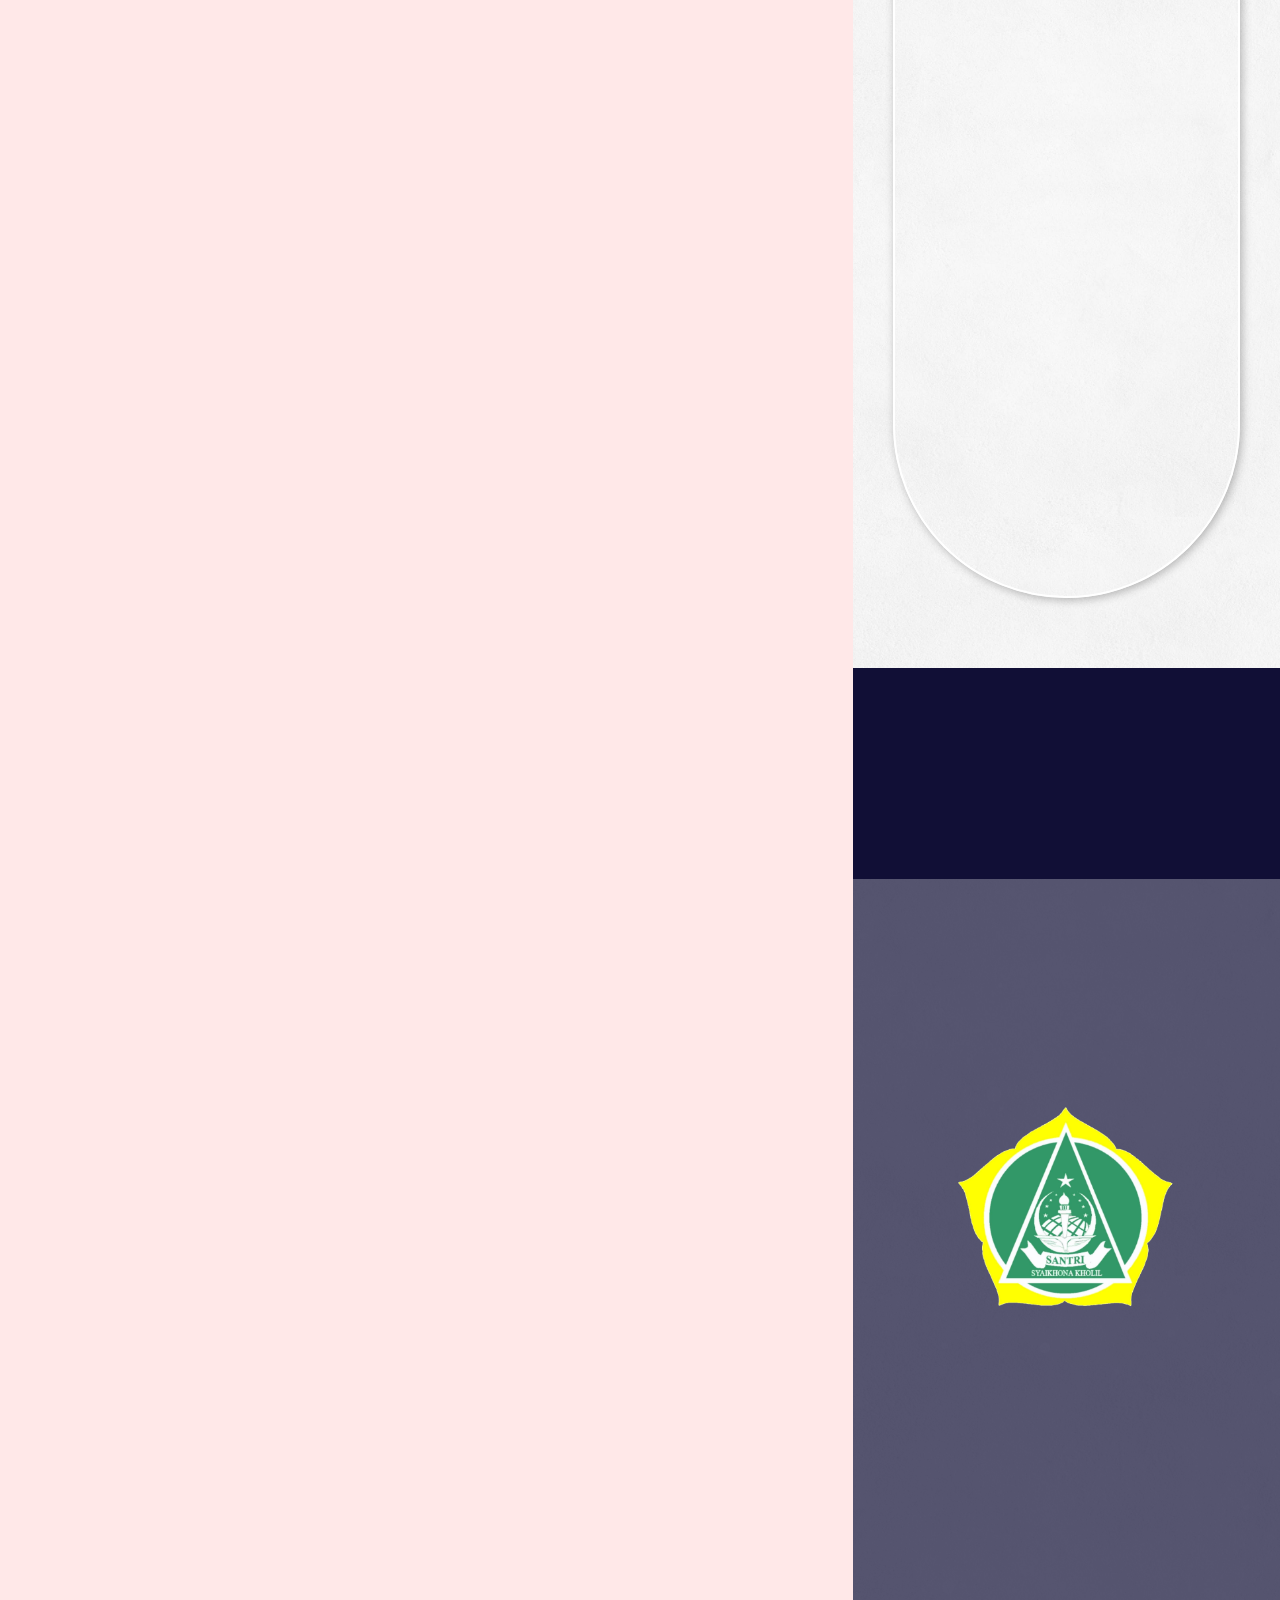
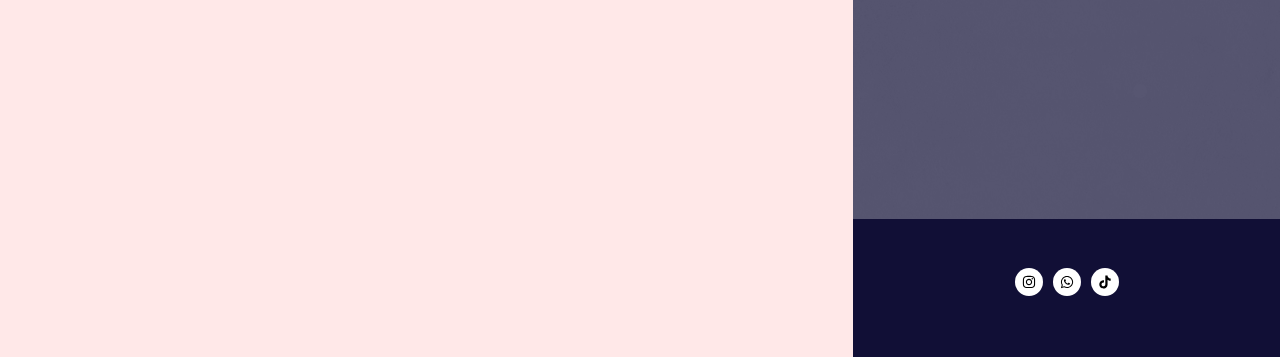
==== commit 11e56863: "finallpoll" ====
--- a/index.html
+++ b/index.html
@@ -546,7 +546,7 @@
 				</div>
 				<div class="elementor-element elementor-element-2d93645d animated-slow jltma-glass-effect-no elementor-invisible elementor-widget elementor-widget-heading" data-id="2d93645d" data-element_type="widget" data-settings="{&quot;_animation&quot;:&quot;fadeInDown&quot;}" data-widget_type="heading.default">
 				<div class="elementor-widget-container">
-			<p class="elementor-heading-title elementor-size-default">" Dengan hormat kami mengharap kehadiran Ibu/saudara untuk mengikuti acara
+			<p class="elementor-heading-title elementor-size-default"> Dengan hormat kami mengharap kehadiran Ibu/saudara untuk mengikuti acara
 
         WISUDA TARBIYAH MU'ALLIMAT KE - 65
         &
@@ -1439,18 +1439,11 @@
 				<div class="elementor-widget-container">
 			<span class="elementor-heading-title elementor-size-default">Merupakan suatu kebahagiaan dan kehormatan bagi kami, apabila Bapak/Ibu/Saudara/i, berkenan hadir dalam acara ini</span>		</div>
 				</div>
-				<div class="elementor-element elementor-element-5ba618d6 jltma-glass-effect-no elementor-widget elementor-widget-spacer" data-id="5ba618d6" data-element_type="widget" data-widget_type="spacer.default">
-				<div class="elementor-widget-container">
-					<div class="elementor-spacer">
-			<div class="elementor-spacer-inner"></div>
-		</div>
-				</div>
-				<div class="elementor-element elementor-element-1ce11bca animated-slow jltma-glass-effect-no elementor-invisible elementor-widget elementor-widget-heading" data-id="1ce11bca" data-element_type="widget" data-settings="{&quot;_animation&quot;:&quot;zoomIn&quot;}" data-widget_type="heading.default">
+				<div class="elementor-element elementor-element-14015949 animated-slow jltma-glass-effect-no elementor-invisible elementor-widget elementor-widget-heading" data-id="14015949" data-element_type="widget" data-settings="{&quot;_animation&quot;:&quot;fadeInDown&quot;}" data-widget_type="heading.default">
 					<div class="elementor-widget-container">
-				<h6 class="elementor-heading-title elementor-size-default"> Wassalamualaikum Warohmatullahi Wabarokatuh</h6>	
-				</div>
-					</div>
-				</div>
+				<p class="elementor-heading-title elementor-size-default">Wassalamualaikum Warohmatullahi Wabarokatuh
+		   </p>		</div>
+					</div>
 				<div class="elementor-element elementor-element-234d12a7 animated-slow jltma-glass-effect-no elementor-invisible elementor-widget elementor-widget-heading" data-id="234d12a7" data-element_type="widget" data-settings="{&quot;_animation&quot;:&quot;fadeInDown&quot;}" data-widget_type="heading.default">
 				<div class="elementor-widget-container">
 			<span class="elementor-heading-title elementor-size-default"></span>		
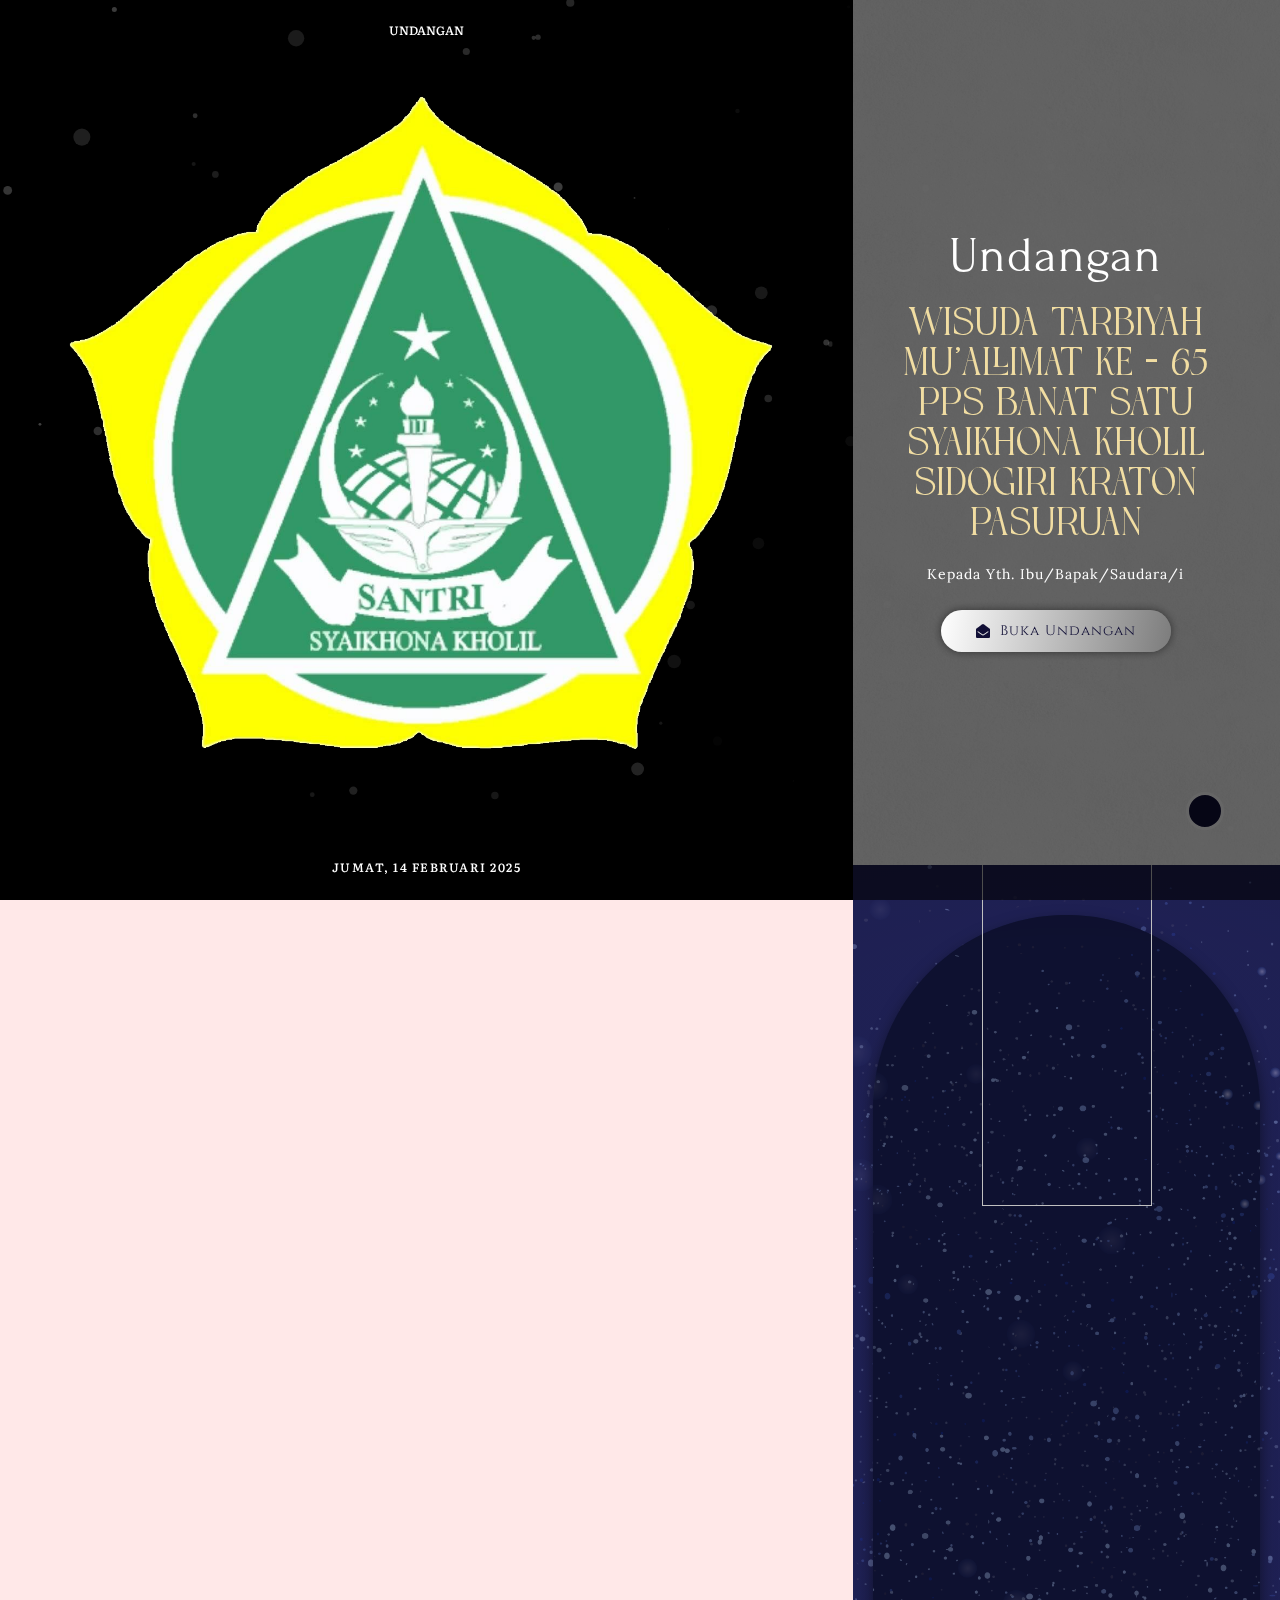
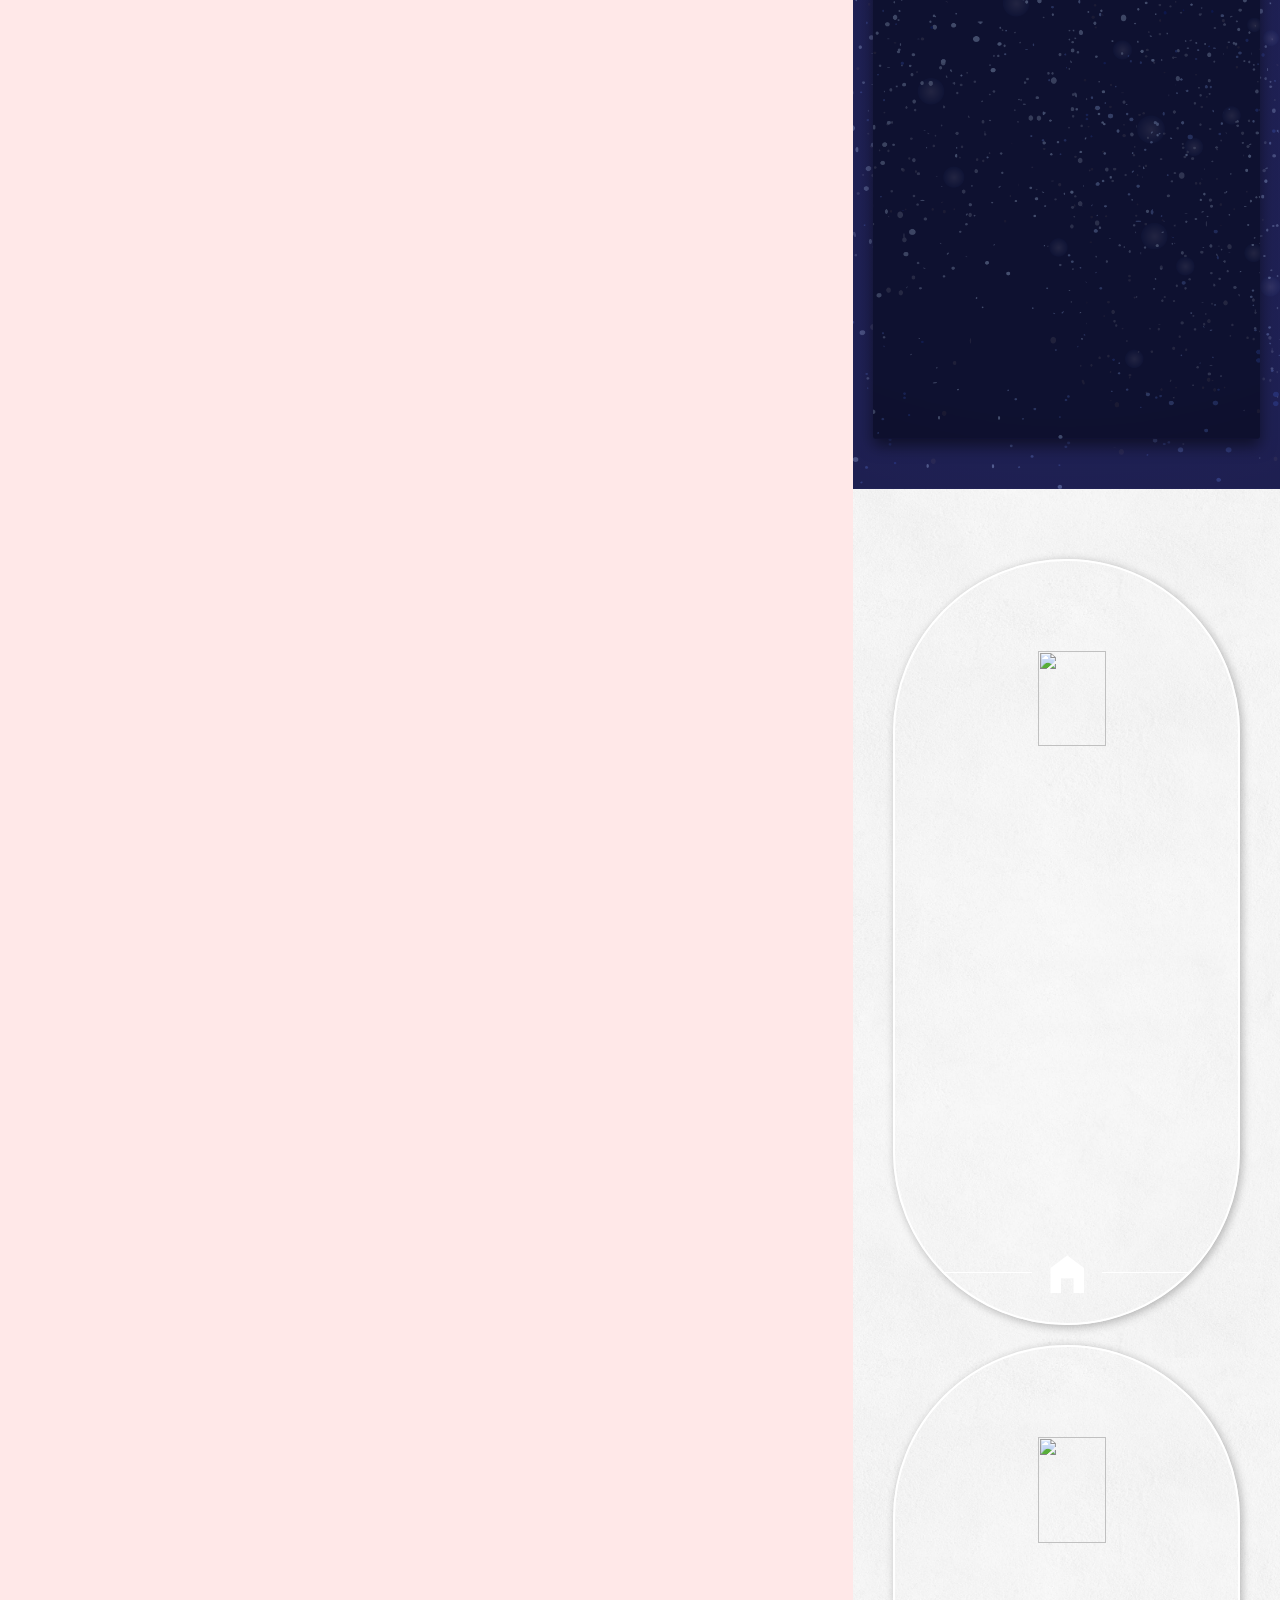
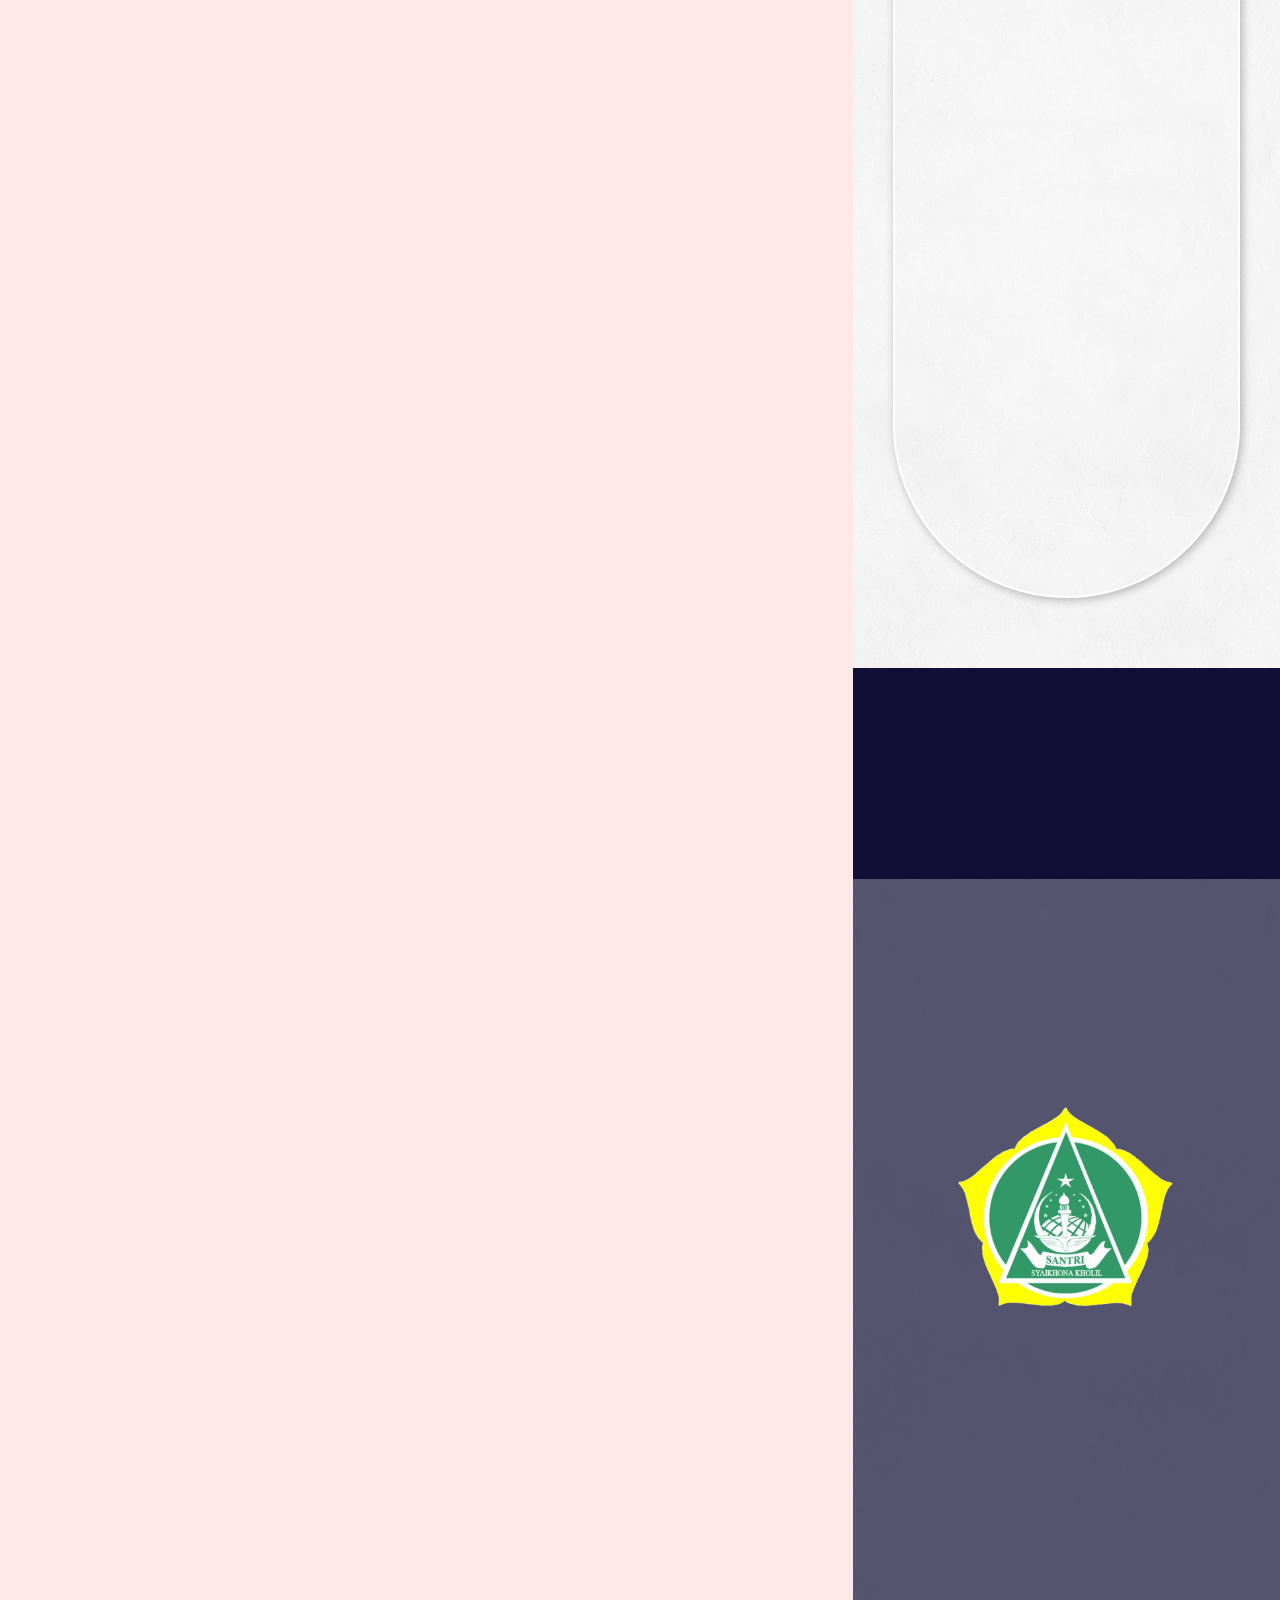
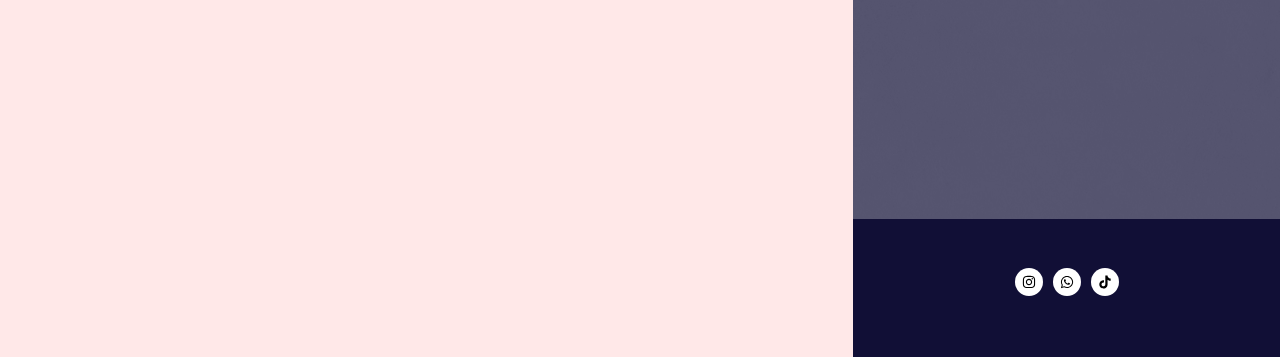
==== commit ea528b1f: "okeeee" ====
--- a/index.html
+++ b/index.html
@@ -924,6 +924,14 @@
 		<div class="e-gallery-image elementor-gallery-item__image" data-thumbnail="./wisuda/undangan/img/foto 4.jpeg" data-width="2264" data-height="2461" aria-label="" role="img" ></div>
 								<div class="elementor-gallery-item__overlay"></div>
 											</a>
+
+		<a class="e-gallery-item elementor-gallery-item elementor-animated-content" data-elementor-open-lightbox="yes" data-elementor-lightbox-slideshow="433f84bc" data-e-action-hash="#elementor-action%3Aaction%3Dlightbox%26settings%[base64]%3D%3D">
+		<div class="e-gallery-image elementor-gallery-item__image" data-thumbnail="./wisuda/undangan/img/foto 5.jpeg" data-width="2264" data-height="2461" aria-label="" role="img" ></div>		
+		<div class="elementor-gallery-item__overlay"></div>
+		</a>
+
+		<a class="e-gallery-item elementor-gallery-item elementor-animated-content" data-elementor-open-lightbox="yes" data-elementor-lightbox-slideshow="433f84bc" data-e-action-hash="#elementor-action%3Aaction%3Dlightbox%26settings%[base64]%3D%3D">												<div class="e-gallery-image elementor-gallery-item__image" data-thumbnail="./wisuda/undangan/img/foto 6.jpeg" data-width="2264" data-height="2461" aria-label="" role="img" ></div>
+			<div class="elementor-gallery-item__overlay"></div>																												</a>
 		</div>
 </div>
 	</div>
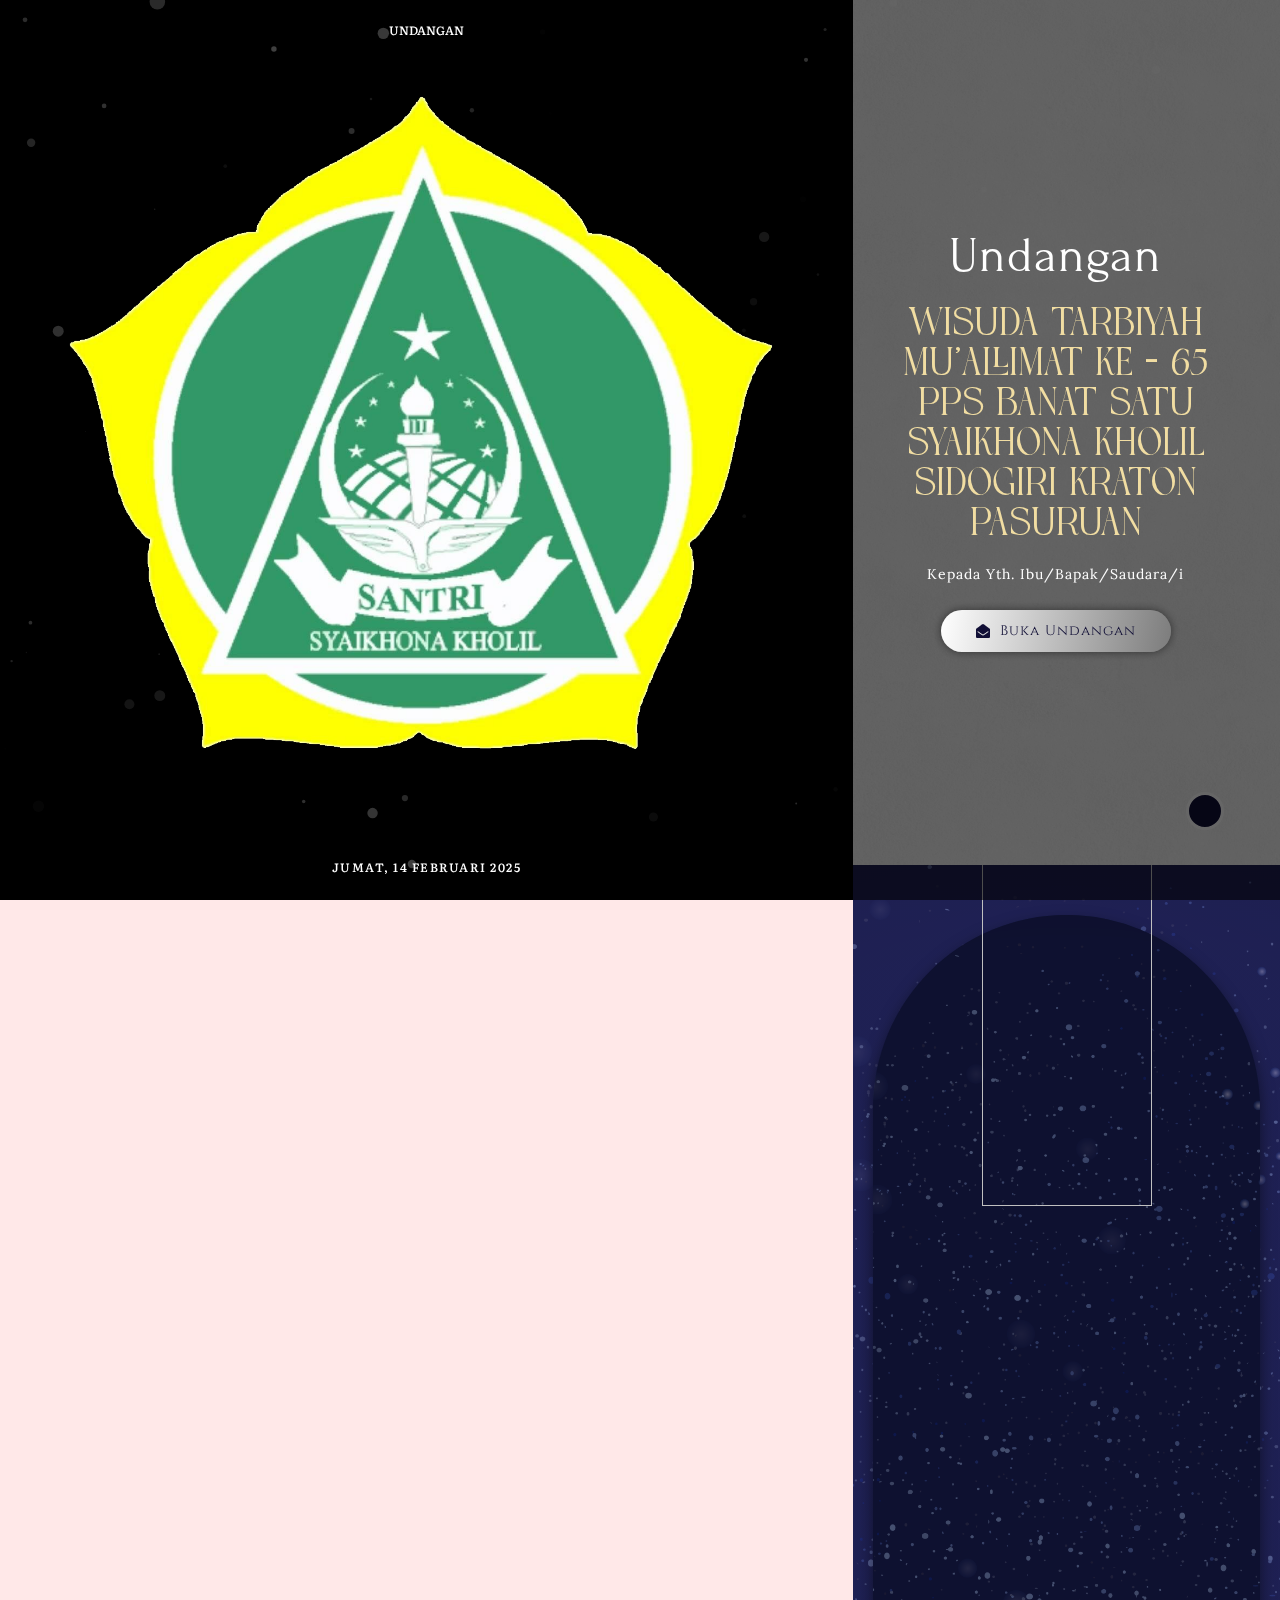
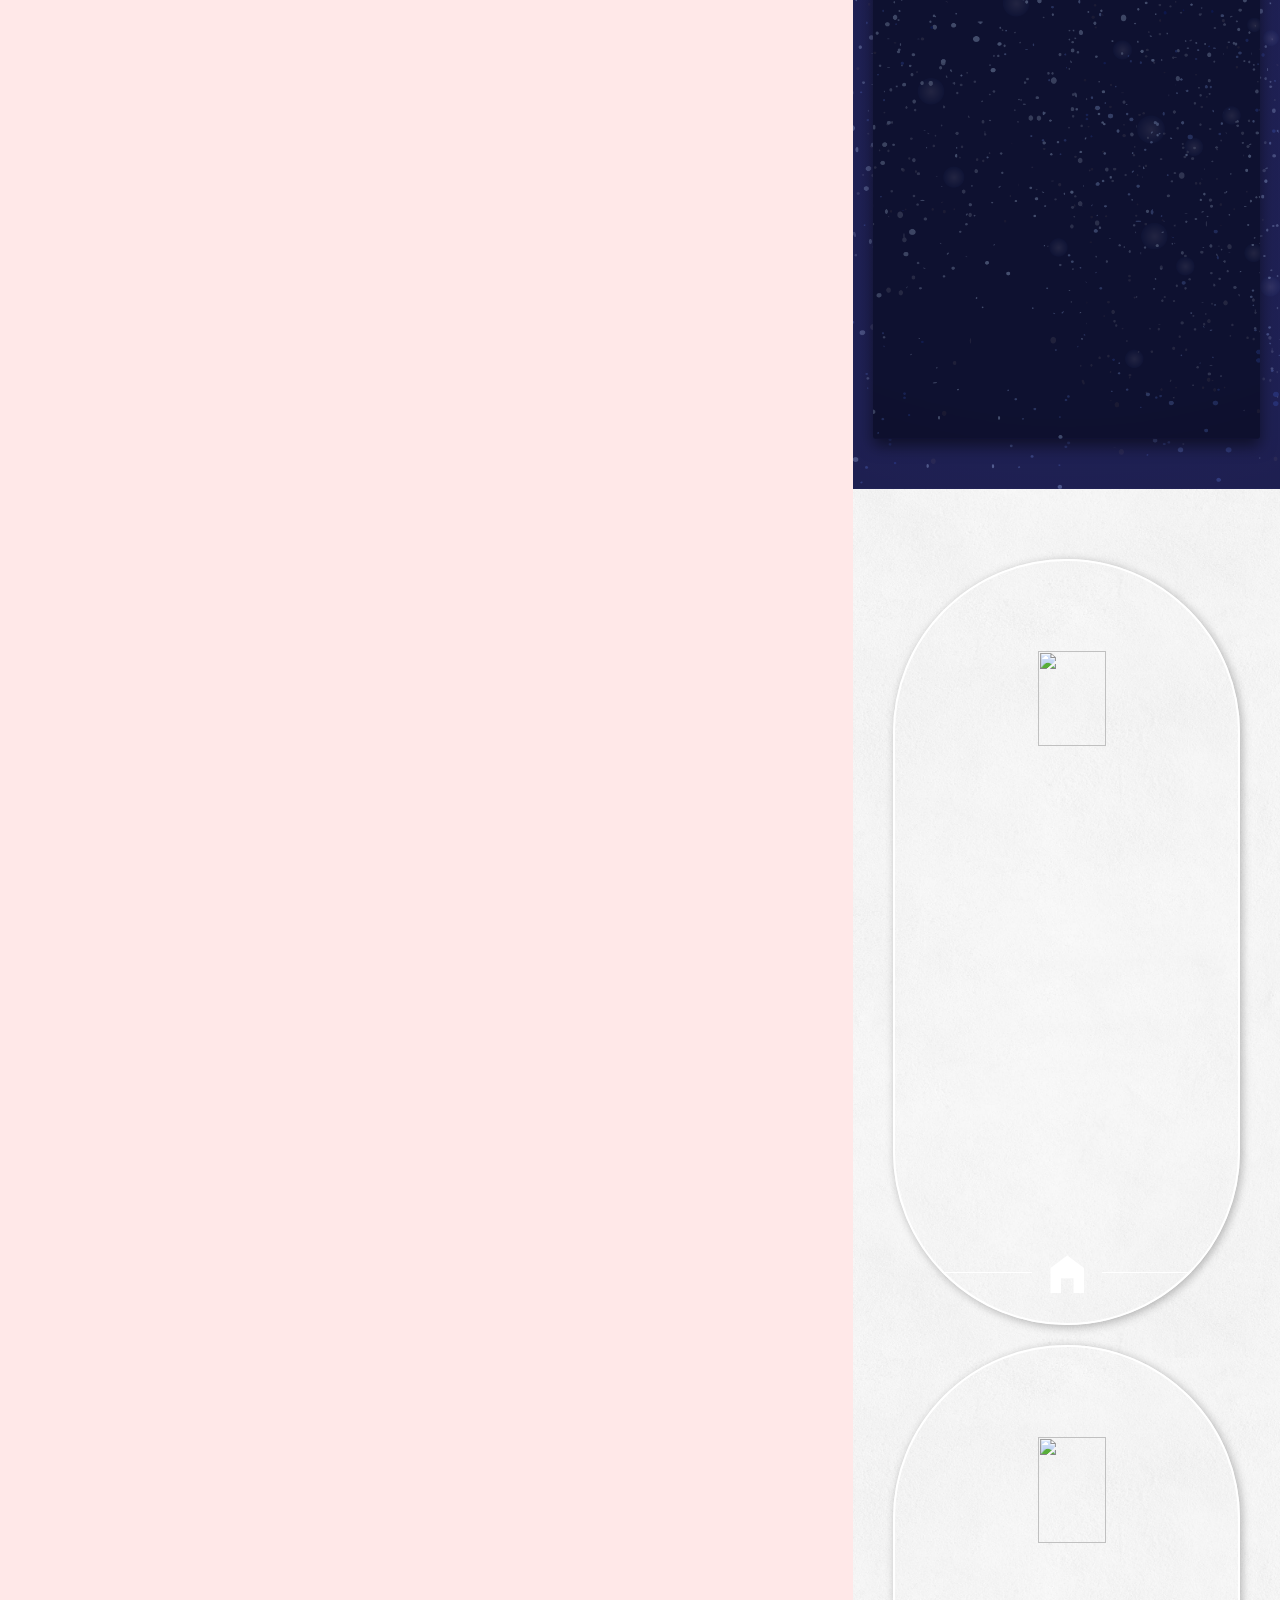
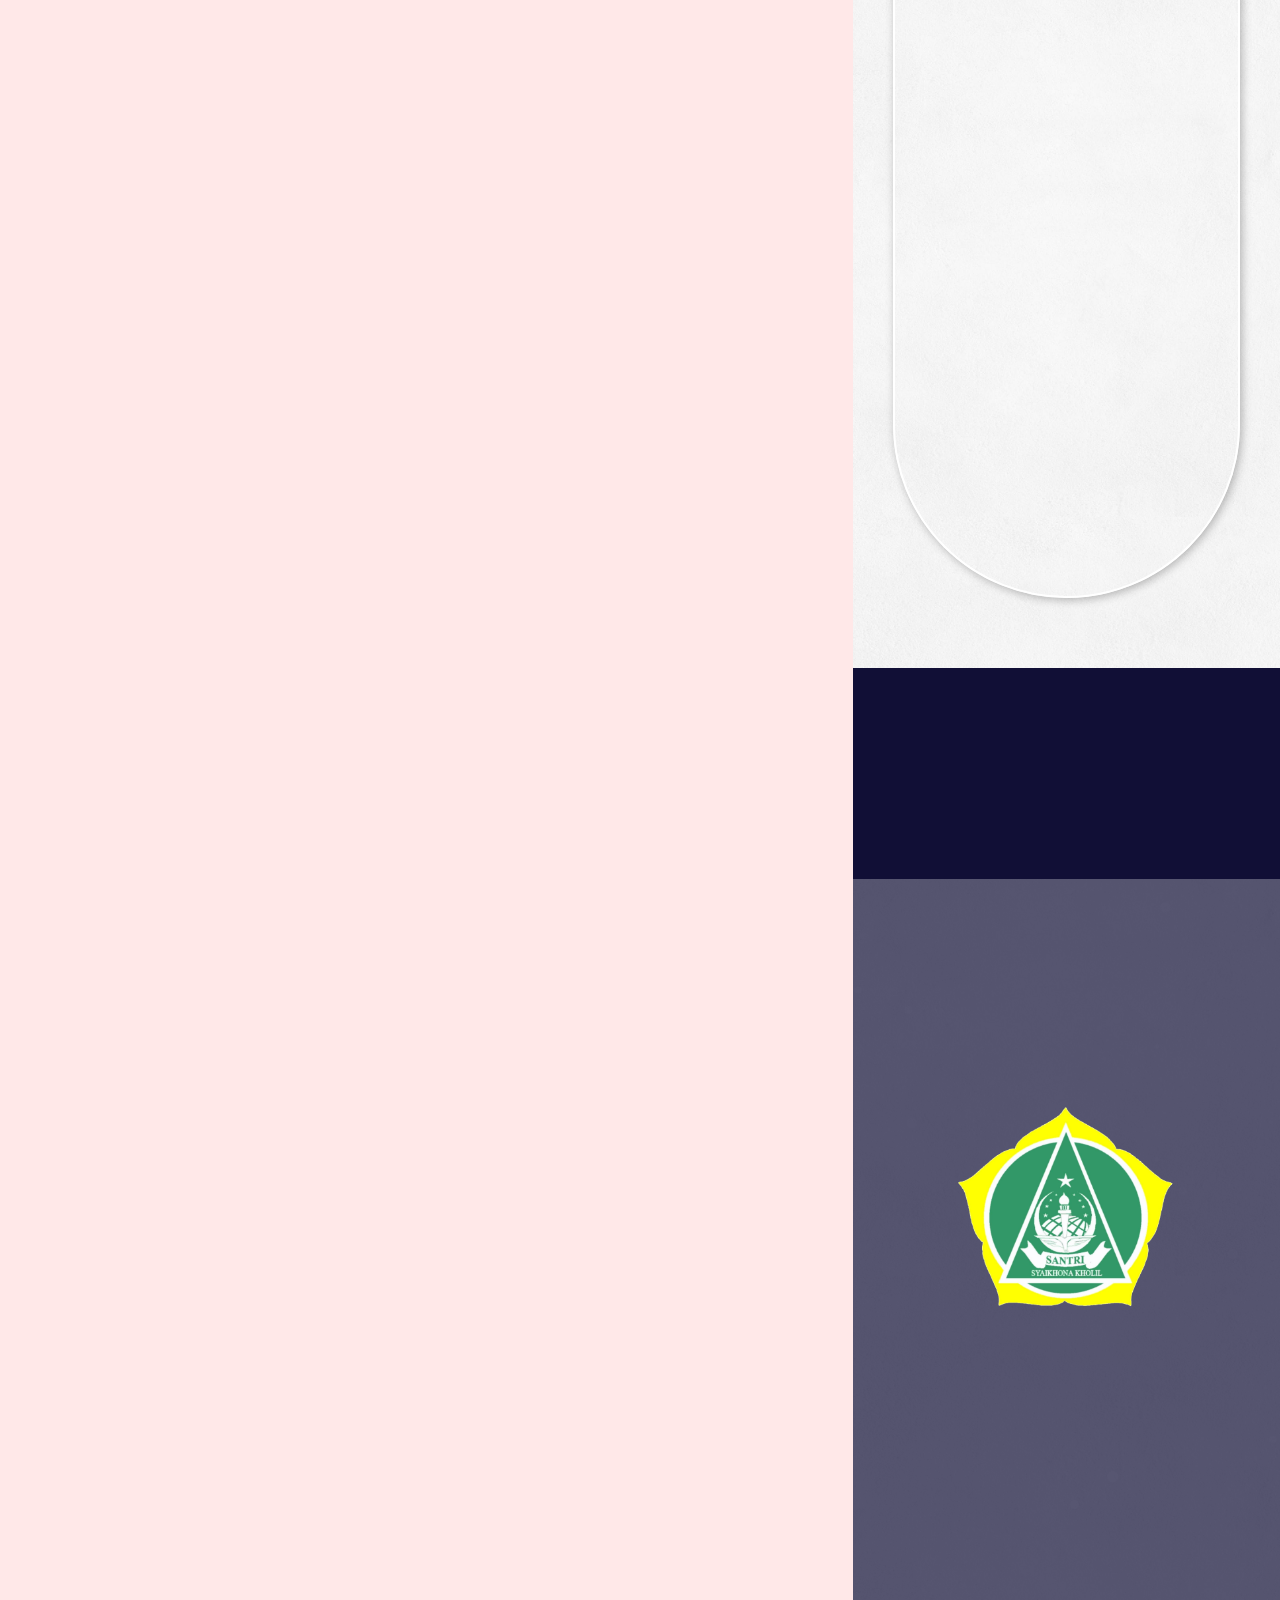
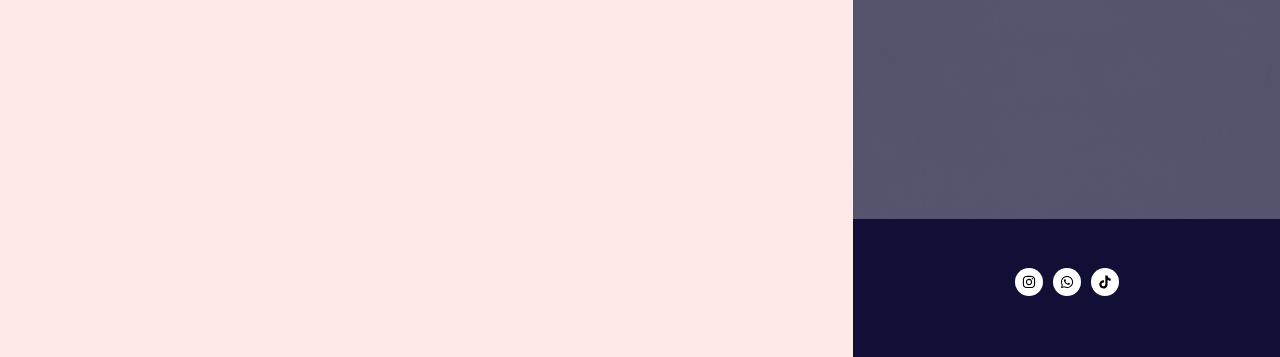
==== commit a1835780: "okeee" ====
--- a/index.html
+++ b/index.html
@@ -481,7 +481,7 @@
 
 											<div class="elementor-element elementor-element-6e9dc04f animated-slow jltma-glass-effect-no elementor-invisible elementor-widget elementor-widget-heading" data-id="6e9dc04f" data-element_type="widget" data-settings="{&quot;_animation&quot;:&quot;fadeInDown&quot;,&quot;_animation_delay&quot;:14000}" data-widget_type="heading.default">
 												<div class="elementor-widget-container">
-											<h2 class="elementor-heading-title elementor-size-default">dan </h2>		
+											<h2 class="elementor-heading-title elementor-size-default"> Dan </h2>		
 										</div>
 												</div>
 
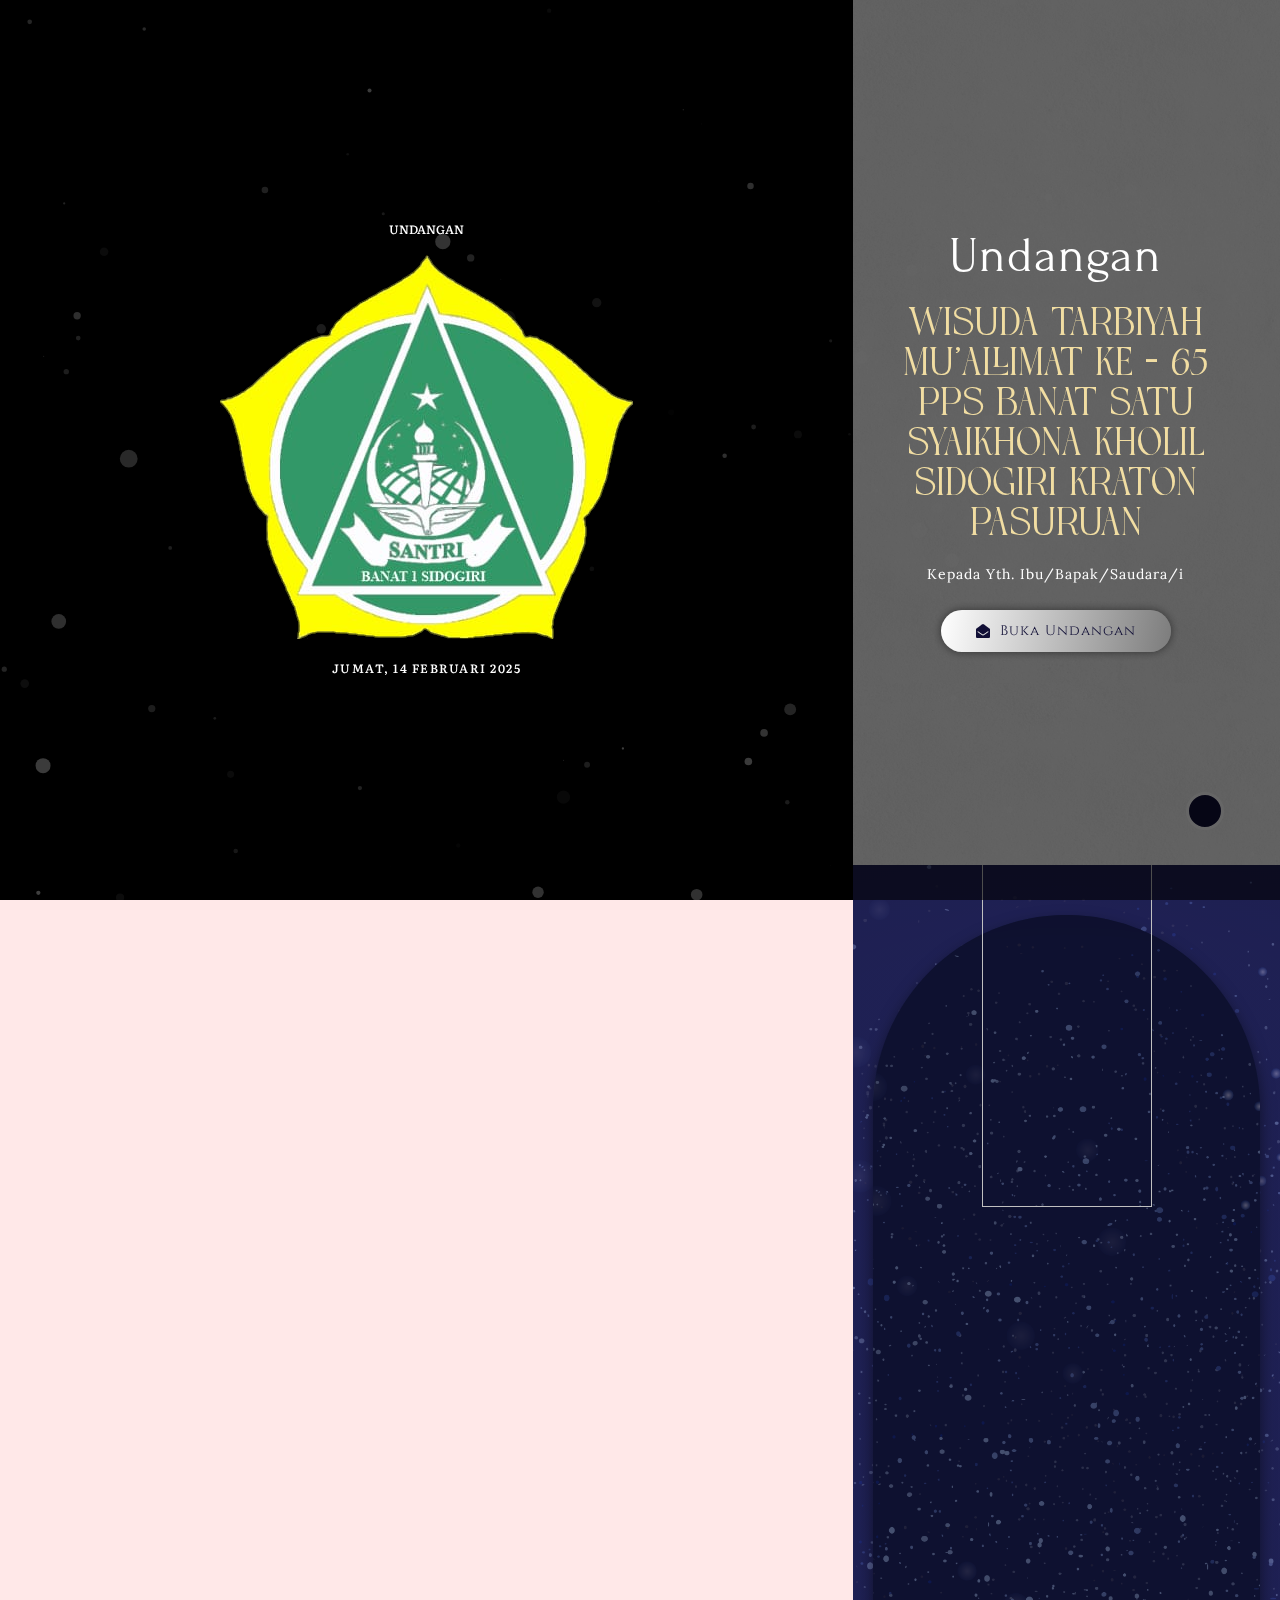
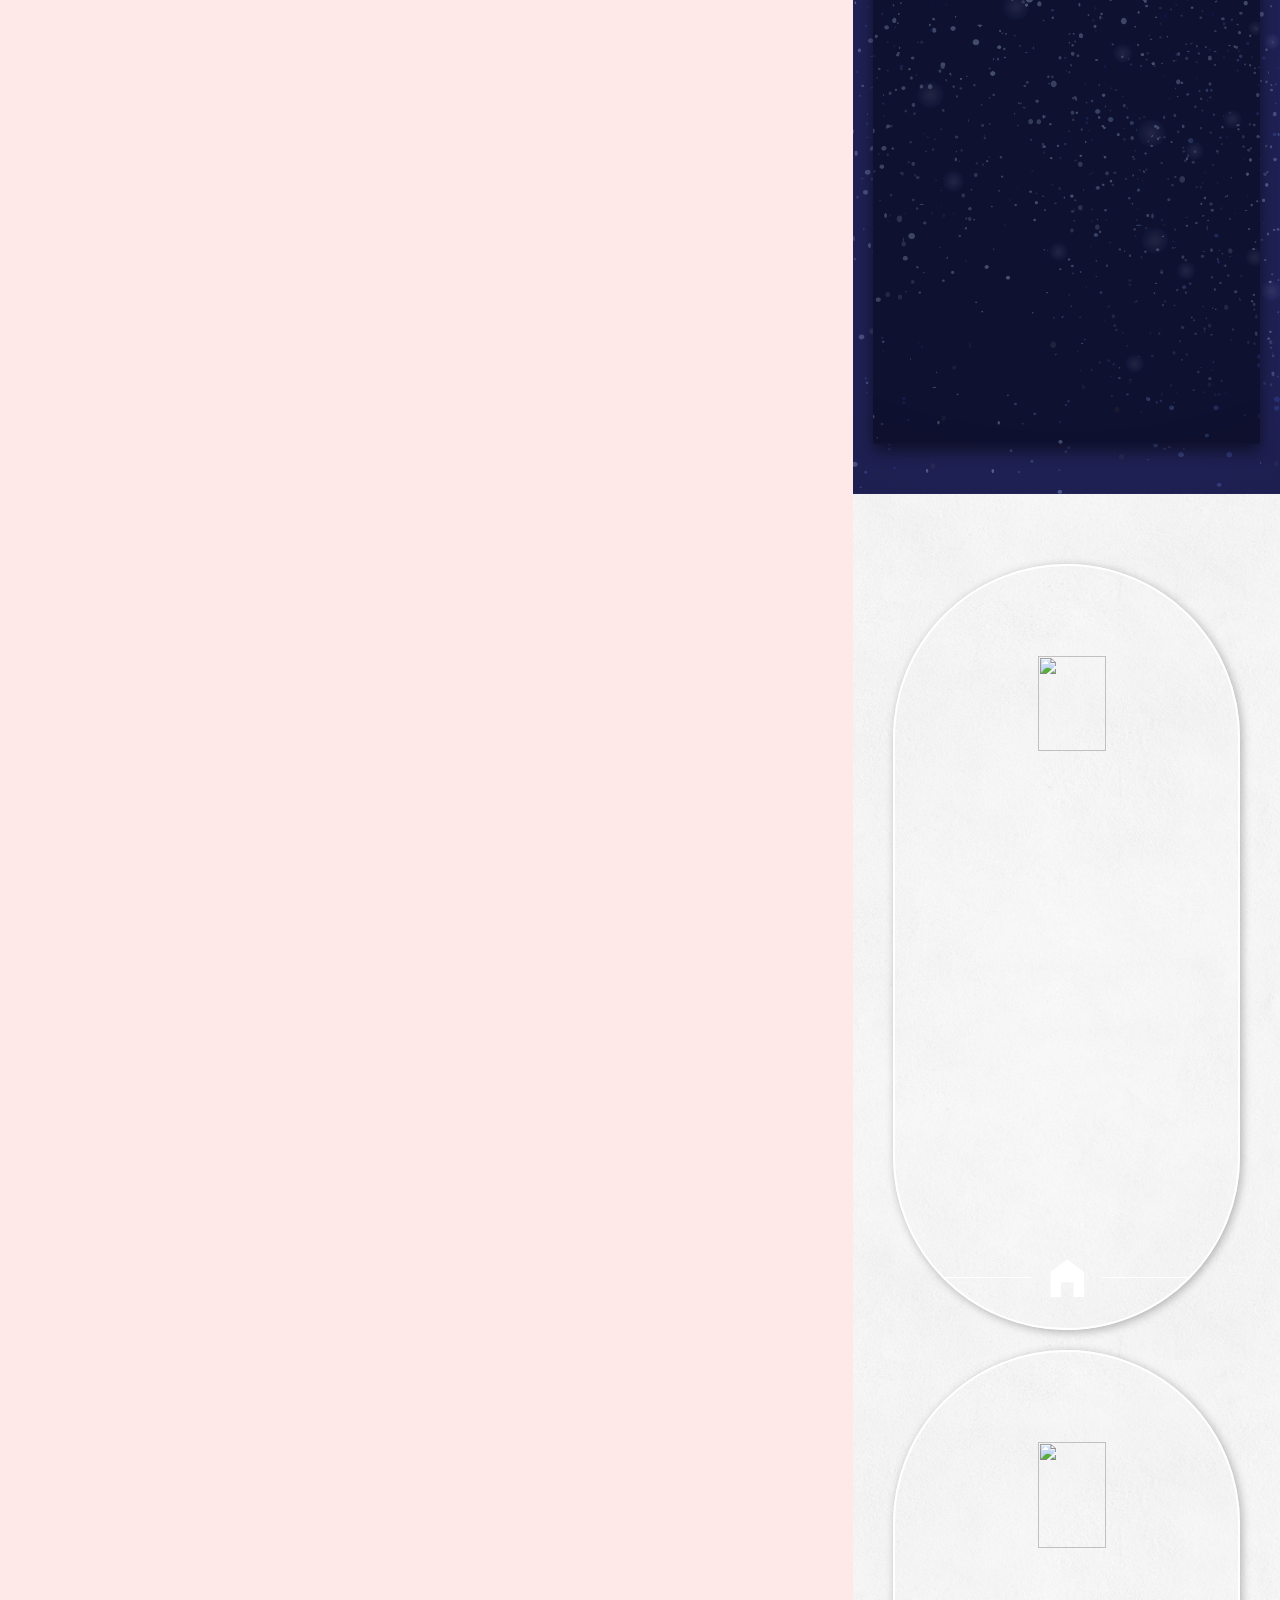
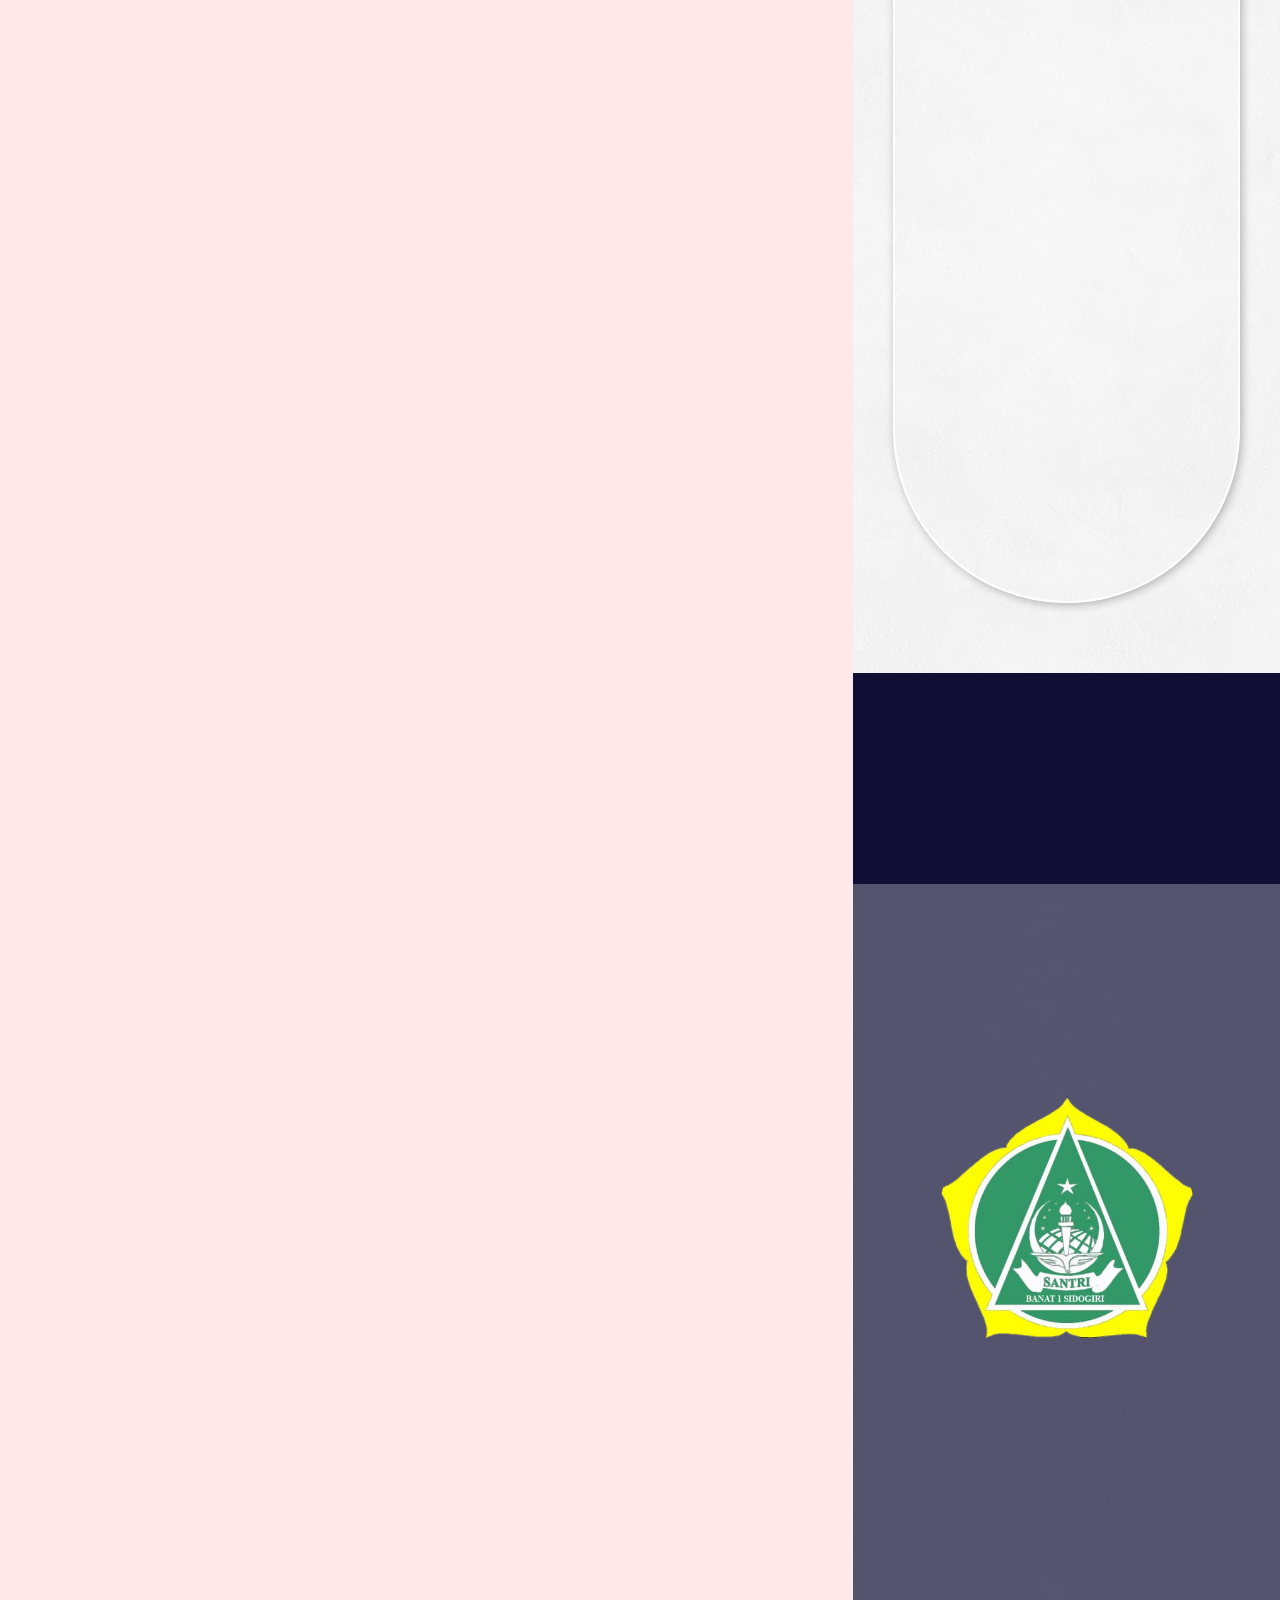
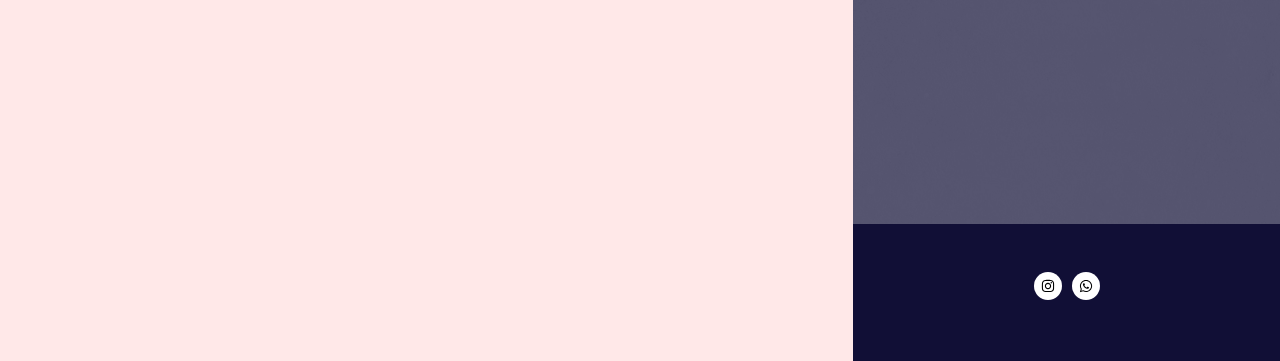
==== commit df952b13: "ok" ====
--- a/index.html
+++ b/index.html
@@ -268,7 +268,7 @@
 				</div>
 				<div class="elementor-element elementor-element-4b1bac7a animated-slow jltma-glass-effect-no elementor-widget elementor-widget-heading" data-id="4b1bac7a" data-element_type="widget" data-settings="{&quot;_animation&quot;:&quot;none&quot;}" data-widget_type="heading.default">
 				<div class="elementor-widget-container">
-			<img src="./wisuda/undangan/img/Logo.png" class="elementor-heading-title elementor-size-default"/>		</div>
+			<img src="./wisuda/undangan/img/logo new.png" class="elementor-heading-title elementor-size-default"/>		</div>
 				</div>
 				<div class="elementor-element elementor-element-20cb5b74 jltma-glass-effect-no elementor-invisible elementor-widget elementor-widget-jet-listing-dynamic-field" data-id="20cb5b74" data-element_type="widget" data-settings="{&quot;_animation&quot;:&quot;fadeInUp&quot;}" data-widget_type="jet-listing-dynamic-field.default">
 				<div class="elementor-widget-container">
@@ -572,7 +572,7 @@
 				</div>
 				<div class="elementor-element elementor-element-42ee75fe jltma-glass-effect-no elementor-widget elementor-widget-image" data-id="42ee75fe" data-element_type="widget" data-widget_type="image.default">
 				<div class="elementor-widget-container">
-													<img src="./wisuda/undangan/img/Logo.png" title="Foto-tengah" alt="Foto-tengah" loading="lazy" />													</div>
+													<img src="./wisuda/undangan/img/logo new.png" title="Foto-tengah" alt="Foto-tengah" loading="lazy" />													</div>
 				</div>
 					</div>
 		</div>
@@ -1441,7 +1441,7 @@
 			<div class="elementor-widget-wrap elementor-element-populated">
 						<div class="elementor-element elementor-element-bbca571 jltma-glass-effect-no elementor-widget elementor-widget-image" data-id="bbca571" data-element_type="widget" data-settings="{&quot;_animation_mobile&quot;:&quot;fadeInDown&quot;}" data-widget_type="image.default">
 				<div class="elementor-widget-container">
-													<img loading="lazy" width="2264" height="2520" src="./wisuda/undangan/img/Logo.png" class="attachment-full size-full wp-image-53650" alt="" srcset="" sizes="(max-width: 2264px) 100vw, 2264px" />													</div>
+													<img loading="lazy" width="2264" height="2520" src="./wisuda/undangan/img/logo new.png" class="attachment-full size-full wp-image-53650" alt="" srcset="" sizes="(max-width: 2264px) 100vw, 2264px" />													</div>
 				</div>
 				<div class="elementor-element elementor-element-10ccea44 animated-slow jltma-glass-effect-no elementor-invisible elementor-widget elementor-widget-heading" data-id="10ccea44" data-element_type="widget" data-settings="{&quot;_animation&quot;:&quot;fadeInDown&quot;}" data-widget_type="heading.default">
 				<div class="elementor-widget-container">
@@ -1502,20 +1502,20 @@
 			<style>/*! elementor - v3.19.0 - 05-02-2024 */
 .elementor-widget-social-icons.elementor-grid-0 .elementor-widget-container,.elementor-widget-social-icons.elementor-grid-mobile-0 .elementor-widget-container,.elementor-widget-social-icons.elementor-grid-tablet-0 .elementor-widget-container{line-height:1;font-size:0}.elementor-widget-social-icons:not(.elementor-grid-0):not(.elementor-grid-tablet-0):not(.elementor-grid-mobile-0) .elementor-grid{display:inline-grid}.elementor-widget-social-icons .elementor-grid{grid-column-gap:var(--grid-column-gap,5px);grid-row-gap:var(--grid-row-gap,5px);grid-template-columns:var(--grid-template-columns);justify-content:var(--justify-content,center);justify-items:var(--justify-content,center)}.elementor-icon.elementor-social-icon{font-size:var(--icon-size,25px);line-height:var(--icon-size,25px);width:calc(var(--icon-size, 25px) + 2 * var(--icon-padding, .5em));height:calc(var(--icon-size, 25px) + 2 * var(--icon-padding, .5em))}.elementor-social-icon{--e-social-icon-icon-color:#fff;display:inline-flex;background-color:#69727d;align-items:center;justify-content:center;text-align:center;cursor:pointer}.elementor-social-icon i{color:var(--e-social-icon-icon-color)}.elementor-social-icon svg{fill:var(--e-social-icon-icon-color)}.elementor-social-icon:last-child{margin:0}.elementor-social-icon:hover{opacity:.9;color:#fff}.elementor-social-icon-android{background-color:#a4c639}.elementor-social-icon-apple{background-color:#999}.elementor-social-icon-behance{background-color:#1769ff}.elementor-social-icon-bitbucket{background-color:#205081}.elementor-social-icon-codepen{background-color:#000}.elementor-social-icon-delicious{background-color:#39f}.elementor-social-icon-deviantart{background-color:#05cc47}.elementor-social-icon-digg{background-color:#005be2}.elementor-social-icon-dribbble{background-color:#ea4c89}.elementor-social-icon-elementor{background-color:#d30c5c}.elementor-social-icon-envelope{background-color:#ea4335}.elementor-social-icon-facebook,.elementor-social-icon-facebook-f{background-color:#3b5998}.elementor-social-icon-flickr{background-color:#0063dc}.elementor-social-icon-foursquare{background-color:#2d5be3}.elementor-social-icon-free-code-camp,.elementor-social-icon-freecodecamp{background-color:#006400}.elementor-social-icon-github{background-color:#333}.elementor-social-icon-gitlab{background-color:#e24329}.elementor-social-icon-globe{background-color:#69727d}.elementor-social-icon-google-plus,.elementor-social-icon-google-plus-g{background-color:#dd4b39}.elementor-social-icon-houzz{background-color:#7ac142}.elementor-social-icon-instagram{background-color:#262626}.elementor-social-icon-jsfiddle{background-color:#487aa2}.elementor-social-icon-link{background-color:#818a91}.elementor-social-icon-linkedin,.elementor-social-icon-linkedin-in{background-color:#0077b5}.elementor-social-icon-medium{background-color:#00ab6b}.elementor-social-icon-meetup{background-color:#ec1c40}.elementor-social-icon-mixcloud{background-color:#273a4b}.elementor-social-icon-odnoklassniki{background-color:#f4731c}.elementor-social-icon-pinterest{background-color:#bd081c}.elementor-social-icon-product-hunt{background-color:#da552f}.elementor-social-icon-reddit{background-color:#ff4500}.elementor-social-icon-rss{background-color:#f26522}.elementor-social-icon-shopping-cart{background-color:#4caf50}.elementor-social-icon-skype{background-color:#00aff0}.elementor-social-icon-slideshare{background-color:#0077b5}.elementor-social-icon-snapchat{background-color:#fffc00}.elementor-social-icon-soundcloud{background-color:#f80}.elementor-social-icon-spotify{background-color:#2ebd59}.elementor-social-icon-stack-overflow{background-color:#fe7a15}.elementor-social-icon-steam{background-color:#00adee}.elementor-social-icon-stumbleupon{background-color:#eb4924}.elementor-social-icon-telegram{background-color:#2ca5e0}.elementor-social-icon-thumb-tack{background-color:#1aa1d8}.elementor-social-icon-tripadvisor{background-color:#589442}.elementor-social-icon-tumblr{background-color:#35465c}.elementor-social-icon-twitch{background-color:#6441a5}.elementor-social-icon-twitter{background-color:#1da1f2}.elementor-social-icon-viber{background-color:#665cac}.elementor-social-icon-vimeo{background-color:#1ab7ea}.elementor-social-icon-vk{background-color:#45668e}.elementor-social-icon-weibo{background-color:#dd2430}.elementor-social-icon-weixin{background-color:#31a918}.elementor-social-icon-whatsapp{background-color:#25d366}.elementor-social-icon-wordpress{background-color:#21759b}.elementor-social-icon-xing{background-color:#026466}.elementor-social-icon-yelp{background-color:#af0606}.elementor-social-icon-youtube{background-color:#cd201f}.elementor-social-icon-500px{background-color:#0099e5}.elementor-shape-rounded .elementor-icon.elementor-social-icon{border-radius:10%}.elementor-shape-circle .elementor-icon.elementor-social-icon{border-radius:50%}</style>		<div class="elementor-social-icons-wrapper elementor-grid">
 							<span class="elementor-grid-item">
-					<a class="elementor-icon elementor-social-icon elementor-social-icon-instagram elementor-repeater-item-ad6b5f2" href="https://www.instagram.com/" target="_blank">
+					<a class="elementor-icon elementor-social-icon elementor-social-icon-instagram elementor-repeater-item-ad6b5f2" href="https://www.instagram.com/pondoksidogiribanat1?igsh=ZHN2M2M2Nm5udzJ0" target="_blank">
 						<span class="elementor-screen-only">Instagram</span>
 						<svg class="e-font-icon-svg e-fab-instagram" viewBox="0 0 448 512" xmlns="http://www.w3.org/2000/svg"><path d="M224.1 141c-63.6 0-114.9 51.3-114.9 114.9s51.3 114.9 114.9 114.9S339 319.5 339 255.9 287.7 141 224.1 141zm0 189.6c-41.1 0-74.7-33.5-74.7-74.7s33.5-74.7 74.7-74.7 74.7 33.5 74.7 74.7-33.6 74.7-74.7 74.7zm146.4-194.3c0 14.9-12 26.8-26.8 26.8-14.9 0-26.8-12-26.8-26.8s12-26.8 26.8-26.8 26.8 12 26.8 26.8zm76.1 27.2c-1.7-35.9-9.9-67.7-36.2-93.9-26.2-26.2-58-34.4-93.9-36.2-37-2.1-147.9-2.1-184.9 0-35.8 1.7-67.6 9.9-93.9 36.1s-34.4 58-36.2 93.9c-2.1 37-2.1 147.9 0 184.9 1.7 35.9 9.9 67.7 36.2 93.9s58 34.4 93.9 36.2c37 2.1 147.9 2.1 184.9 0 35.9-1.7 67.7-9.9 93.9-36.2 26.2-26.2 34.4-58 36.2-93.9 2.1-37 2.1-147.8 0-184.8zM398.8 388c-7.8 19.6-22.9 34.7-42.6 42.6-29.5 11.7-99.5 9-132.1 9s-102.7 2.6-132.1-9c-19.6-7.8-34.7-22.9-42.6-42.6-11.7-29.5-9-99.5-9-132.1s-2.6-102.7 9-132.1c7.8-19.6 22.9-34.7 42.6-42.6 29.5-11.7 99.5-9 132.1-9s102.7-2.6 132.1 9c19.6 7.8 34.7 22.9 42.6 42.6 11.7 29.5 9 99.5 9 132.1s2.7 102.7-9 132.1z"></path></svg>					</a>
 				</span>
 							<span class="elementor-grid-item">
-					<a class="elementor-icon elementor-social-icon elementor-social-icon-whatsapp elementor-repeater-item-7cc7d68" href="https://wa.me/62" target="_blank">
+					<a class="elementor-icon elementor-social-icon elementor-social-icon-whatsapp elementor-repeater-item-7cc7d68" href="https://wa.me/+6283153395716" target="_blank">
 						<span class="elementor-screen-only">Whatsapp</span>
 						<svg class="e-font-icon-svg e-fab-whatsapp" viewBox="0 0 448 512" xmlns="http://www.w3.org/2000/svg"><path d="M380.9 97.1C339 55.1 283.2 32 223.9 32c-122.4 0-222 99.6-222 222 0 39.1 10.2 77.3 29.6 111L0 480l117.7-30.9c32.4 17.7 68.9 27 106.1 27h.1c122.3 0 224.1-99.6 224.1-222 0-59.3-25.2-115-67.1-157zm-157 341.6c-33.2 0-65.7-8.9-94-25.7l-6.7-4-69.8 18.3L72 359.2l-4.4-7c-18.5-29.4-28.2-63.3-28.2-98.2 0-101.7 82.8-184.5 184.6-184.5 49.3 0 95.6 19.2 130.4 54.1 34.8 34.9 56.2 81.2 56.1 130.5 0 101.8-84.9 184.6-186.6 184.6zm101.2-138.2c-5.5-2.8-32.8-16.2-37.9-18-5.1-1.9-8.8-2.8-12.5 2.8-3.7 5.6-14.3 18-17.6 21.8-3.2 3.7-6.5 4.2-12 1.4-32.6-16.3-54-29.1-75.5-66-5.7-9.8 5.7-9.1 16.3-30.3 1.8-3.7.9-6.9-.5-9.7-1.4-2.8-12.5-30.1-17.1-41.2-4.5-10.8-9.1-9.3-12.5-9.5-3.2-.2-6.9-.2-10.6-.2-3.7 0-9.7 1.4-14.8 6.9-5.1 5.6-19.4 19-19.4 46.3 0 27.3 19.9 53.7 22.6 57.4 2.8 3.7 39.1 59.7 94.8 83.8 35.2 15.2 49 16.5 66.6 13.9 10.7-1.6 32.8-13.4 37.4-26.4 4.6-13 4.6-24.1 3.2-26.4-1.3-2.5-5-3.9-10.5-6.6z"></path></svg>					</a>
 				</span>
-							<span class="elementor-grid-item">
+							<!-- <span class="elementor-grid-item">
 					<a class="elementor-icon elementor-social-icon elementor-social-icon- elementor-repeater-item-2f35d16" href="https://www.tiktok.com/@">
 						<span class="elementor-screen-only"></span>
 						<svg xmlns="http://www.w3.org/2000/svg" fill="#000000" width="800px" height="800px" viewBox="0 0 512 512" id="icons"><path d="M412.19,118.66a109.27,109.27,0,0,1-9.45-5.5,132.87,132.87,0,0,1-24.27-20.62c-18.1-20.71-24.86-41.72-27.35-56.43h.1C349.14,23.9,350,16,350.13,16H267.69V334.78c0,4.28,0,8.51-.18,12.69,0,.52-.05,1-.08,1.56,0,.23,0,.47-.05.71,0,.06,0,.12,0,.18a70,70,0,0,1-35.22,55.56,68.8,68.8,0,0,1-34.11,9c-38.41,0-69.54-31.32-69.54-70s31.13-70,69.54-70a68.9,68.9,0,0,1,21.41,3.39l.1-83.94a153.14,153.14,0,0,0-118,34.52,161.79,161.79,0,0,0-35.3,43.53c-3.48,6-16.61,30.11-18.2,69.24-1,22.21,5.67,45.22,8.85,54.73v.2c2,5.6,9.75,24.71,22.38,40.82A167.53,167.53,0,0,0,115,470.66v-.2l.2.2C155.11,497.78,199.36,496,199.36,496c7.66-.31,33.32,0,62.46-13.81,32.32-15.31,50.72-38.12,50.72-38.12a158.46,158.46,0,0,0,27.64-45.93c7.46-19.61,9.95-43.13,9.95-52.53V176.49c1,.6,14.32,9.41,14.32,9.41s19.19,12.3,49.13,20.31c21.48,5.7,50.42,6.9,50.42,6.9V131.27C453.86,132.37,433.27,129.17,412.19,118.66Z"></path></svg>					</a>
-				</span>
+				</span> -->
 					</div>
 				</div>
 				</div>
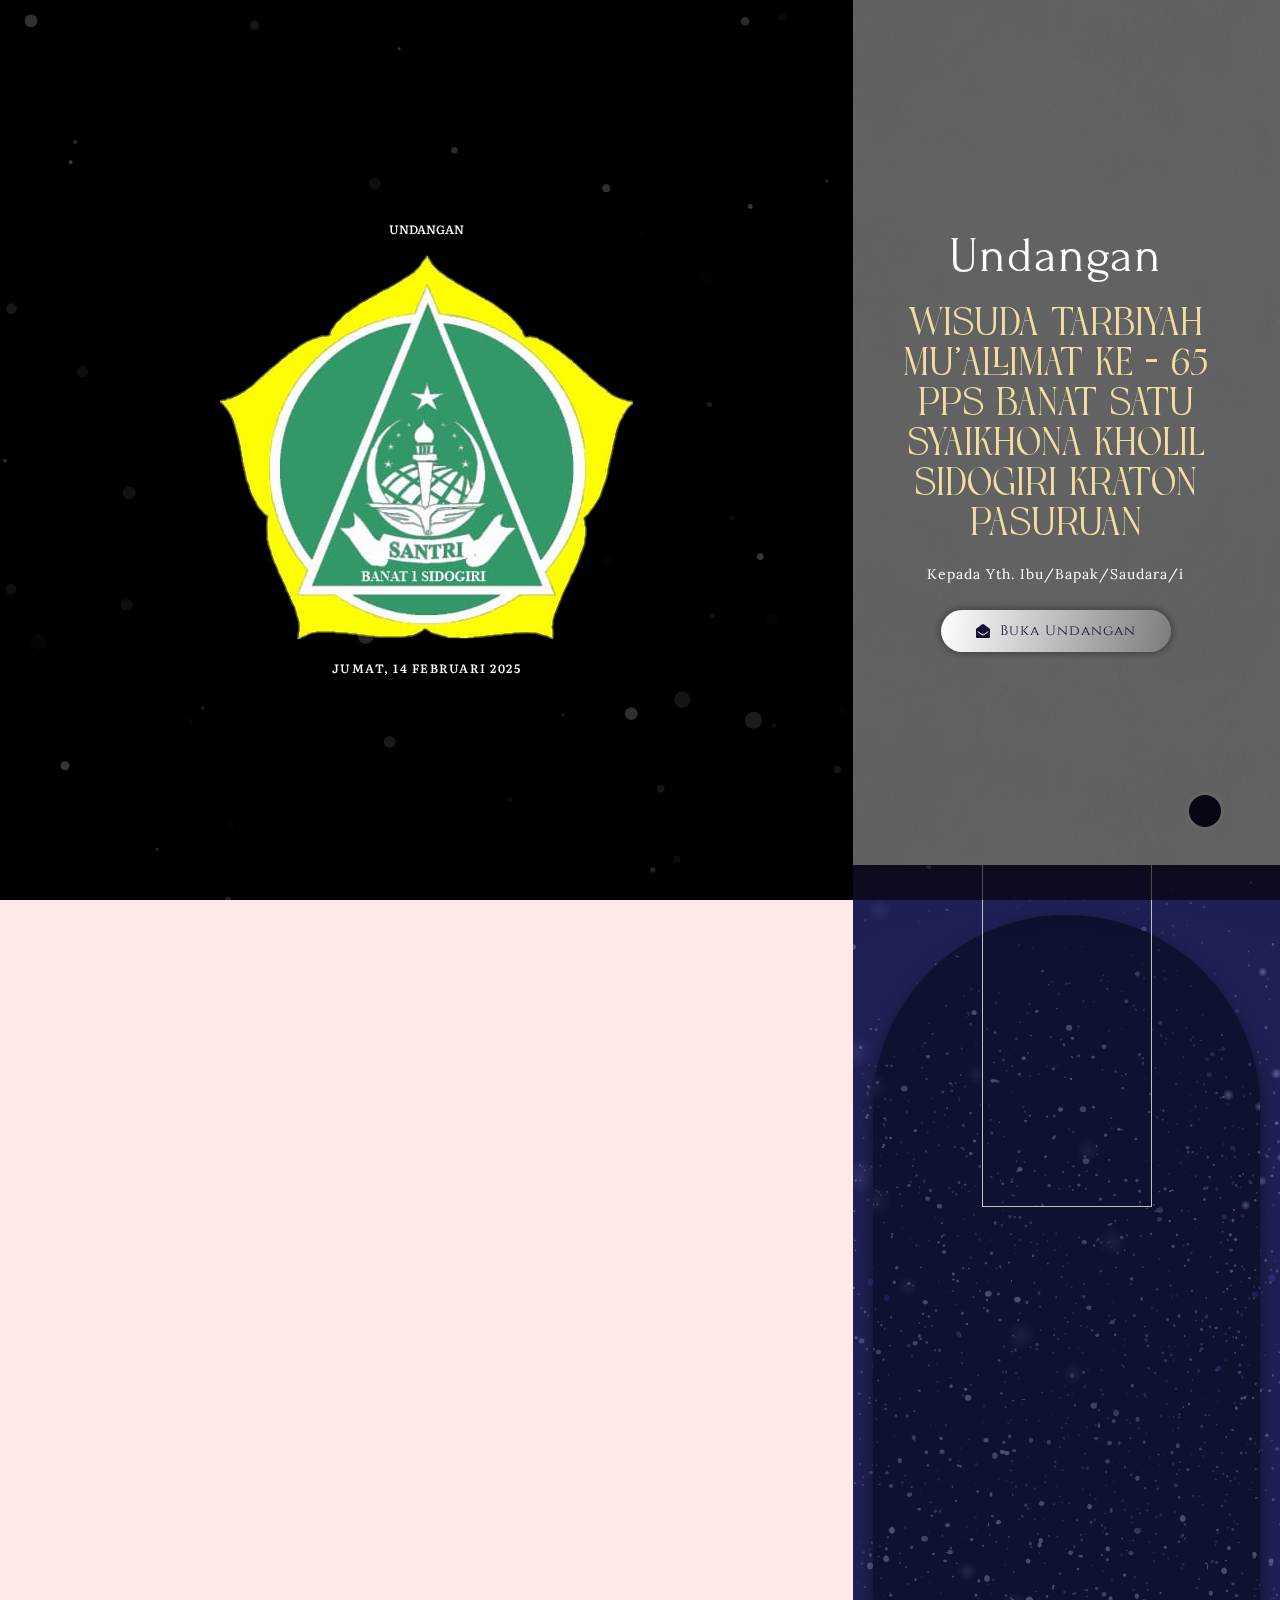
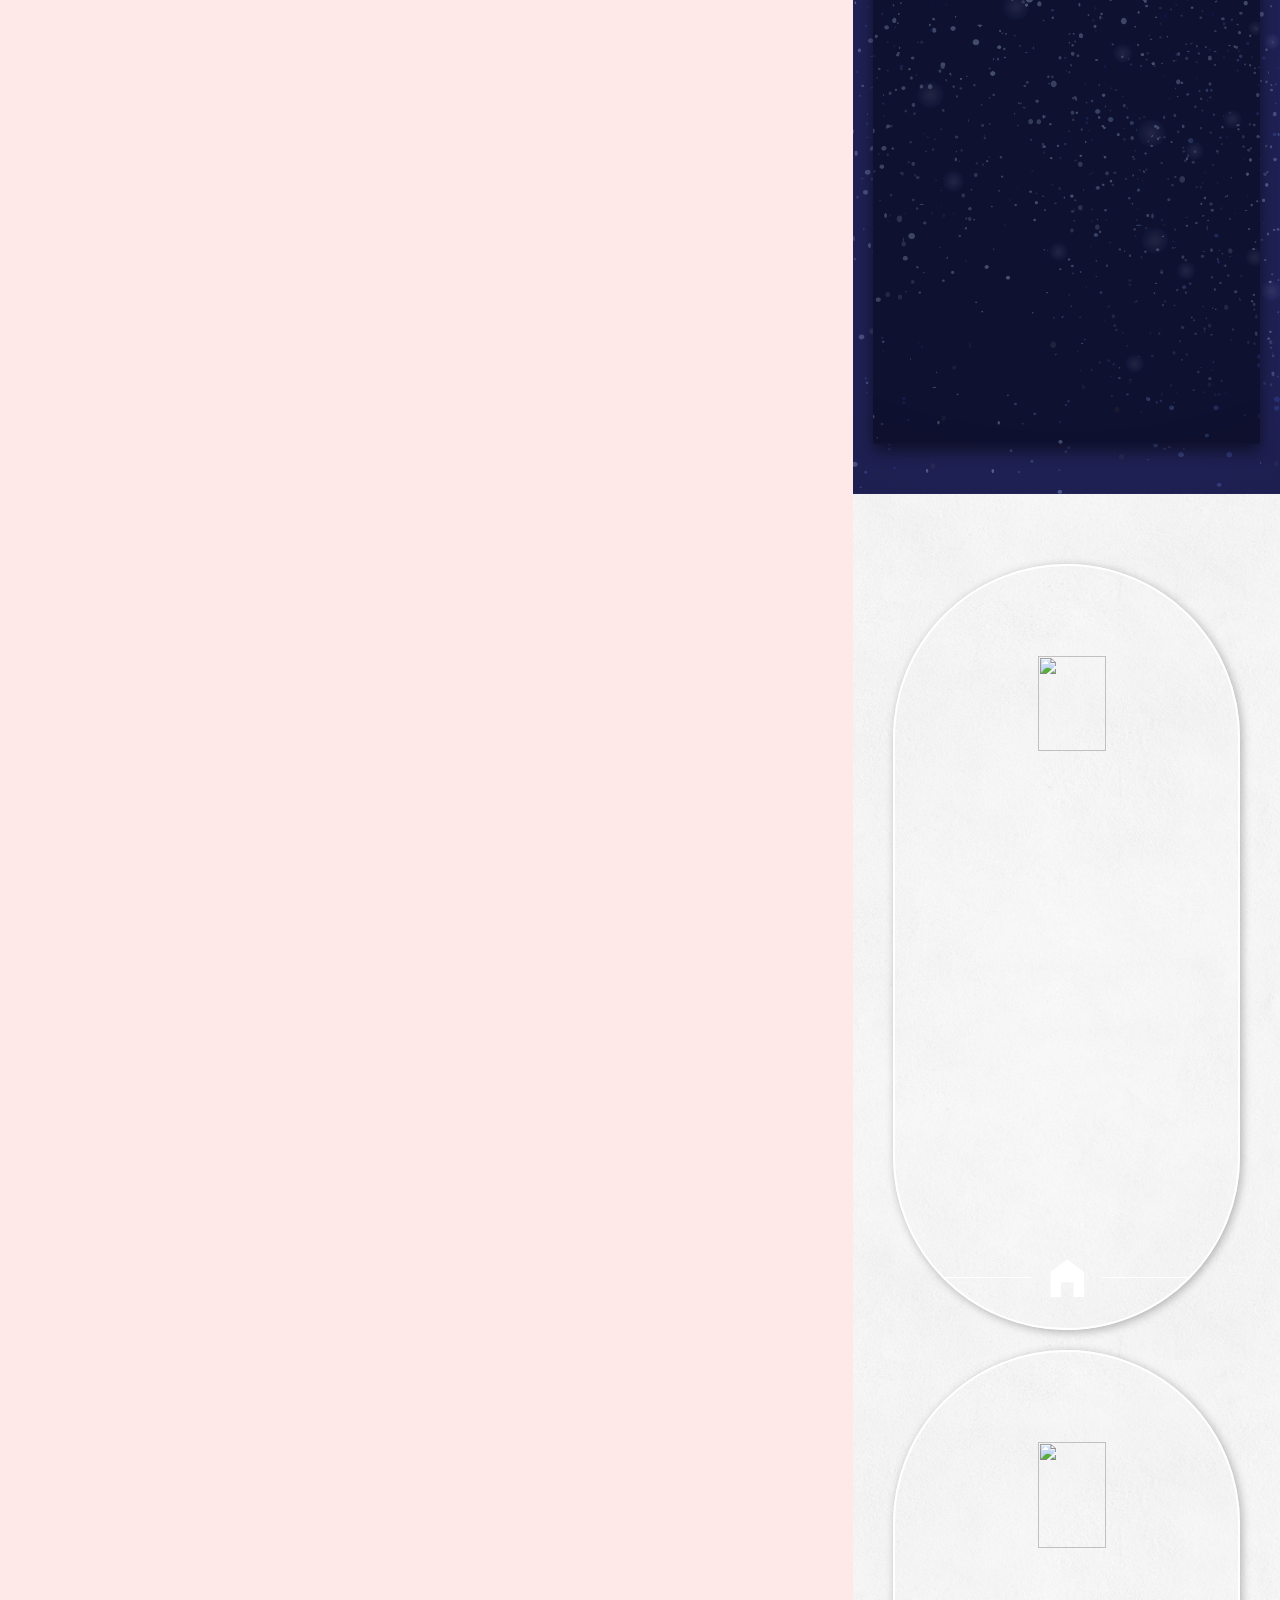
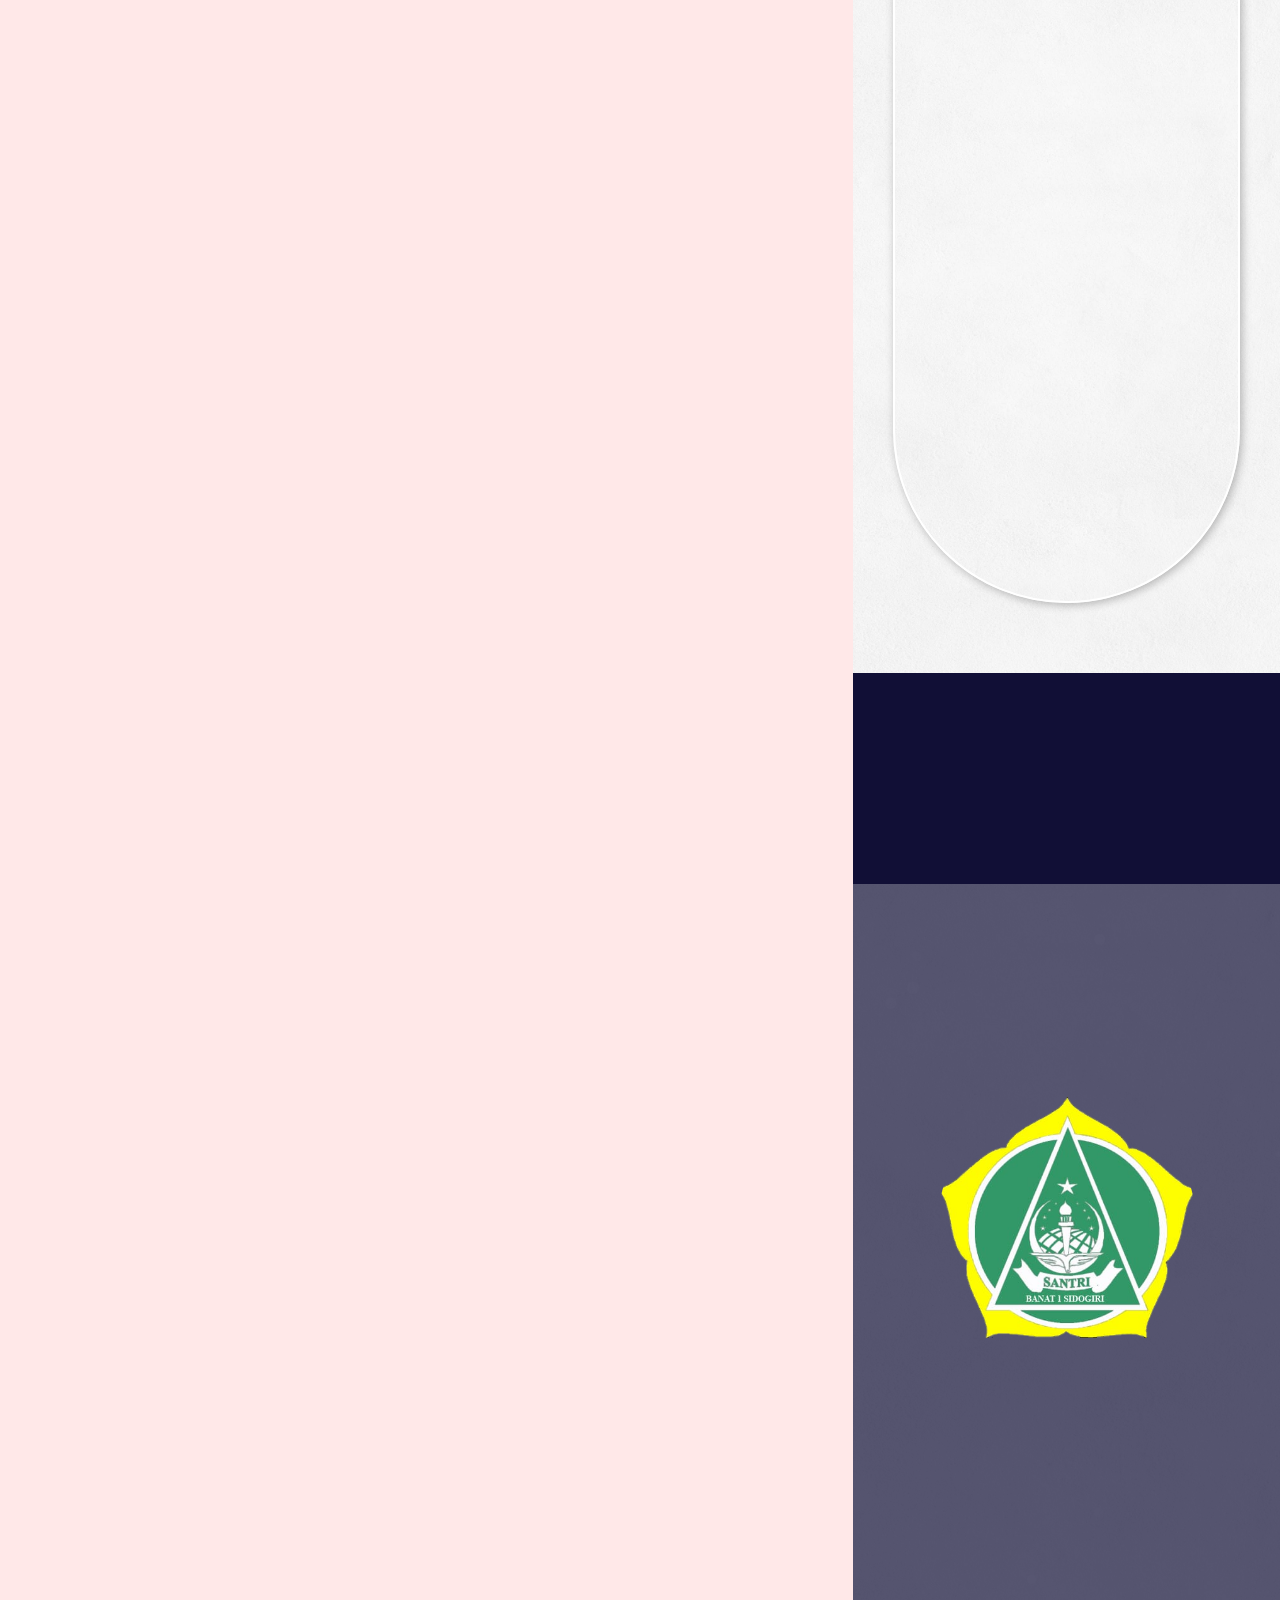
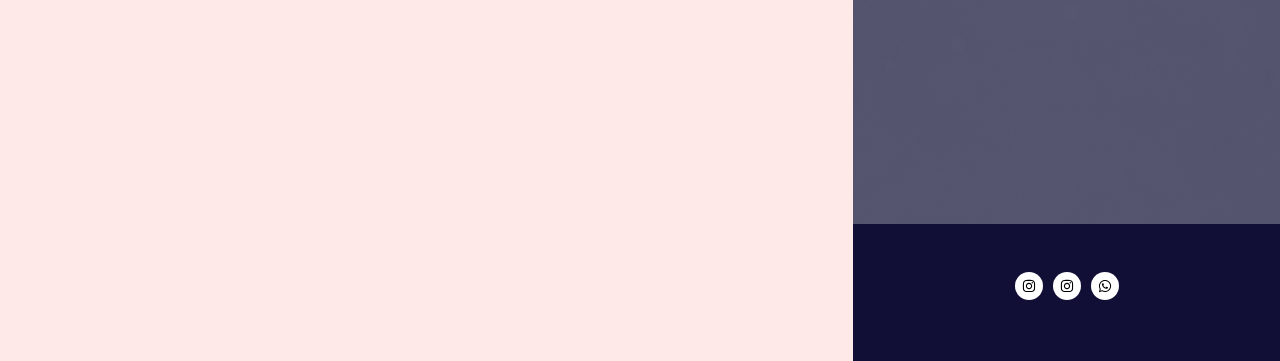
==== commit 9bcdea63: "pass" ====
--- a/index.html
+++ b/index.html
@@ -1503,6 +1503,12 @@
 .elementor-widget-social-icons.elementor-grid-0 .elementor-widget-container,.elementor-widget-social-icons.elementor-grid-mobile-0 .elementor-widget-container,.elementor-widget-social-icons.elementor-grid-tablet-0 .elementor-widget-container{line-height:1;font-size:0}.elementor-widget-social-icons:not(.elementor-grid-0):not(.elementor-grid-tablet-0):not(.elementor-grid-mobile-0) .elementor-grid{display:inline-grid}.elementor-widget-social-icons .elementor-grid{grid-column-gap:var(--grid-column-gap,5px);grid-row-gap:var(--grid-row-gap,5px);grid-template-columns:var(--grid-template-columns);justify-content:var(--justify-content,center);justify-items:var(--justify-content,center)}.elementor-icon.elementor-social-icon{font-size:var(--icon-size,25px);line-height:var(--icon-size,25px);width:calc(var(--icon-size, 25px) + 2 * var(--icon-padding, .5em));height:calc(var(--icon-size, 25px) + 2 * var(--icon-padding, .5em))}.elementor-social-icon{--e-social-icon-icon-color:#fff;display:inline-flex;background-color:#69727d;align-items:center;justify-content:center;text-align:center;cursor:pointer}.elementor-social-icon i{color:var(--e-social-icon-icon-color)}.elementor-social-icon svg{fill:var(--e-social-icon-icon-color)}.elementor-social-icon:last-child{margin:0}.elementor-social-icon:hover{opacity:.9;color:#fff}.elementor-social-icon-android{background-color:#a4c639}.elementor-social-icon-apple{background-color:#999}.elementor-social-icon-behance{background-color:#1769ff}.elementor-social-icon-bitbucket{background-color:#205081}.elementor-social-icon-codepen{background-color:#000}.elementor-social-icon-delicious{background-color:#39f}.elementor-social-icon-deviantart{background-color:#05cc47}.elementor-social-icon-digg{background-color:#005be2}.elementor-social-icon-dribbble{background-color:#ea4c89}.elementor-social-icon-elementor{background-color:#d30c5c}.elementor-social-icon-envelope{background-color:#ea4335}.elementor-social-icon-facebook,.elementor-social-icon-facebook-f{background-color:#3b5998}.elementor-social-icon-flickr{background-color:#0063dc}.elementor-social-icon-foursquare{background-color:#2d5be3}.elementor-social-icon-free-code-camp,.elementor-social-icon-freecodecamp{background-color:#006400}.elementor-social-icon-github{background-color:#333}.elementor-social-icon-gitlab{background-color:#e24329}.elementor-social-icon-globe{background-color:#69727d}.elementor-social-icon-google-plus,.elementor-social-icon-google-plus-g{background-color:#dd4b39}.elementor-social-icon-houzz{background-color:#7ac142}.elementor-social-icon-instagram{background-color:#262626}.elementor-social-icon-jsfiddle{background-color:#487aa2}.elementor-social-icon-link{background-color:#818a91}.elementor-social-icon-linkedin,.elementor-social-icon-linkedin-in{background-color:#0077b5}.elementor-social-icon-medium{background-color:#00ab6b}.elementor-social-icon-meetup{background-color:#ec1c40}.elementor-social-icon-mixcloud{background-color:#273a4b}.elementor-social-icon-odnoklassniki{background-color:#f4731c}.elementor-social-icon-pinterest{background-color:#bd081c}.elementor-social-icon-product-hunt{background-color:#da552f}.elementor-social-icon-reddit{background-color:#ff4500}.elementor-social-icon-rss{background-color:#f26522}.elementor-social-icon-shopping-cart{background-color:#4caf50}.elementor-social-icon-skype{background-color:#00aff0}.elementor-social-icon-slideshare{background-color:#0077b5}.elementor-social-icon-snapchat{background-color:#fffc00}.elementor-social-icon-soundcloud{background-color:#f80}.elementor-social-icon-spotify{background-color:#2ebd59}.elementor-social-icon-stack-overflow{background-color:#fe7a15}.elementor-social-icon-steam{background-color:#00adee}.elementor-social-icon-stumbleupon{background-color:#eb4924}.elementor-social-icon-telegram{background-color:#2ca5e0}.elementor-social-icon-thumb-tack{background-color:#1aa1d8}.elementor-social-icon-tripadvisor{background-color:#589442}.elementor-social-icon-tumblr{background-color:#35465c}.elementor-social-icon-twitch{background-color:#6441a5}.elementor-social-icon-twitter{background-color:#1da1f2}.elementor-social-icon-viber{background-color:#665cac}.elementor-social-icon-vimeo{background-color:#1ab7ea}.elementor-social-icon-vk{background-color:#45668e}.elementor-social-icon-weibo{background-color:#dd2430}.elementor-social-icon-weixin{background-color:#31a918}.elementor-social-icon-whatsapp{background-color:#25d366}.elementor-social-icon-wordpress{background-color:#21759b}.elementor-social-icon-xing{background-color:#026466}.elementor-social-icon-yelp{background-color:#af0606}.elementor-social-icon-youtube{background-color:#cd201f}.elementor-social-icon-500px{background-color:#0099e5}.elementor-shape-rounded .elementor-icon.elementor-social-icon{border-radius:10%}.elementor-shape-circle .elementor-icon.elementor-social-icon{border-radius:50%}</style>		<div class="elementor-social-icons-wrapper elementor-grid">
 							<span class="elementor-grid-item">
 					<a class="elementor-icon elementor-social-icon elementor-social-icon-instagram elementor-repeater-item-ad6b5f2" href="https://www.instagram.com/pondoksidogiribanat1?igsh=ZHN2M2M2Nm5udzJ0" target="_blank">
+						<span class="elementor-screen-only">Instagram</span>
+						<svg class="e-font-icon-svg e-fab-instagram" viewBox="0 0 448 512" xmlns="http://www.w3.org/2000/svg"><path d="M224.1 141c-63.6 0-114.9 51.3-114.9 114.9s51.3 114.9 114.9 114.9S339 319.5 339 255.9 287.7 141 224.1 141zm0 189.6c-41.1 0-74.7-33.5-74.7-74.7s33.5-74.7 74.7-74.7 74.7 33.5 74.7 74.7-33.6 74.7-74.7 74.7zm146.4-194.3c0 14.9-12 26.8-26.8 26.8-14.9 0-26.8-12-26.8-26.8s12-26.8 26.8-26.8 26.8 12 26.8 26.8zm76.1 27.2c-1.7-35.9-9.9-67.7-36.2-93.9-26.2-26.2-58-34.4-93.9-36.2-37-2.1-147.9-2.1-184.9 0-35.8 1.7-67.6 9.9-93.9 36.1s-34.4 58-36.2 93.9c-2.1 37-2.1 147.9 0 184.9 1.7 35.9 9.9 67.7 36.2 93.9s58 34.4 93.9 36.2c37 2.1 147.9 2.1 184.9 0 35.9-1.7 67.7-9.9 93.9-36.2 26.2-26.2 34.4-58 36.2-93.9 2.1-37 2.1-147.8 0-184.8zM398.8 388c-7.8 19.6-22.9 34.7-42.6 42.6-29.5 11.7-99.5 9-132.1 9s-102.7 2.6-132.1-9c-19.6-7.8-34.7-22.9-42.6-42.6-11.7-29.5-9-99.5-9-132.1s-2.6-102.7 9-132.1c7.8-19.6 22.9-34.7 42.6-42.6 29.5-11.7 99.5-9 132.1-9s102.7-2.6 132.1 9c19.6 7.8 34.7 22.9 42.6 42.6 11.7 29.5 9 99.5 9 132.1s2.7 102.7-9 132.1z"></path></svg>					</a>
+				</span>
+
+				<span class="elementor-grid-item">
+					<a class="elementor-icon elementor-social-icon elementor-social-icon-instagram elementor-repeater-item-ad6b5f2" href="https://www.instagram.com/kalam_syaikhina?igsh=NTc4MTIwNjQ2YQ==" target="_blank">
 						<span class="elementor-screen-only">Instagram</span>
 						<svg class="e-font-icon-svg e-fab-instagram" viewBox="0 0 448 512" xmlns="http://www.w3.org/2000/svg"><path d="M224.1 141c-63.6 0-114.9 51.3-114.9 114.9s51.3 114.9 114.9 114.9S339 319.5 339 255.9 287.7 141 224.1 141zm0 189.6c-41.1 0-74.7-33.5-74.7-74.7s33.5-74.7 74.7-74.7 74.7 33.5 74.7 74.7-33.6 74.7-74.7 74.7zm146.4-194.3c0 14.9-12 26.8-26.8 26.8-14.9 0-26.8-12-26.8-26.8s12-26.8 26.8-26.8 26.8 12 26.8 26.8zm76.1 27.2c-1.7-35.9-9.9-67.7-36.2-93.9-26.2-26.2-58-34.4-93.9-36.2-37-2.1-147.9-2.1-184.9 0-35.8 1.7-67.6 9.9-93.9 36.1s-34.4 58-36.2 93.9c-2.1 37-2.1 147.9 0 184.9 1.7 35.9 9.9 67.7 36.2 93.9s58 34.4 93.9 36.2c37 2.1 147.9 2.1 184.9 0 35.9-1.7 67.7-9.9 93.9-36.2 26.2-26.2 34.4-58 36.2-93.9 2.1-37 2.1-147.8 0-184.8zM398.8 388c-7.8 19.6-22.9 34.7-42.6 42.6-29.5 11.7-99.5 9-132.1 9s-102.7 2.6-132.1-9c-19.6-7.8-34.7-22.9-42.6-42.6-11.7-29.5-9-99.5-9-132.1s-2.6-102.7 9-132.1c7.8-19.6 22.9-34.7 42.6-42.6 29.5-11.7 99.5-9 132.1-9s102.7-2.6 132.1 9c19.6 7.8 34.7 22.9 42.6 42.6 11.7 29.5 9 99.5 9 132.1s2.7 102.7-9 132.1z"></path></svg>					</a>
 				</span>
